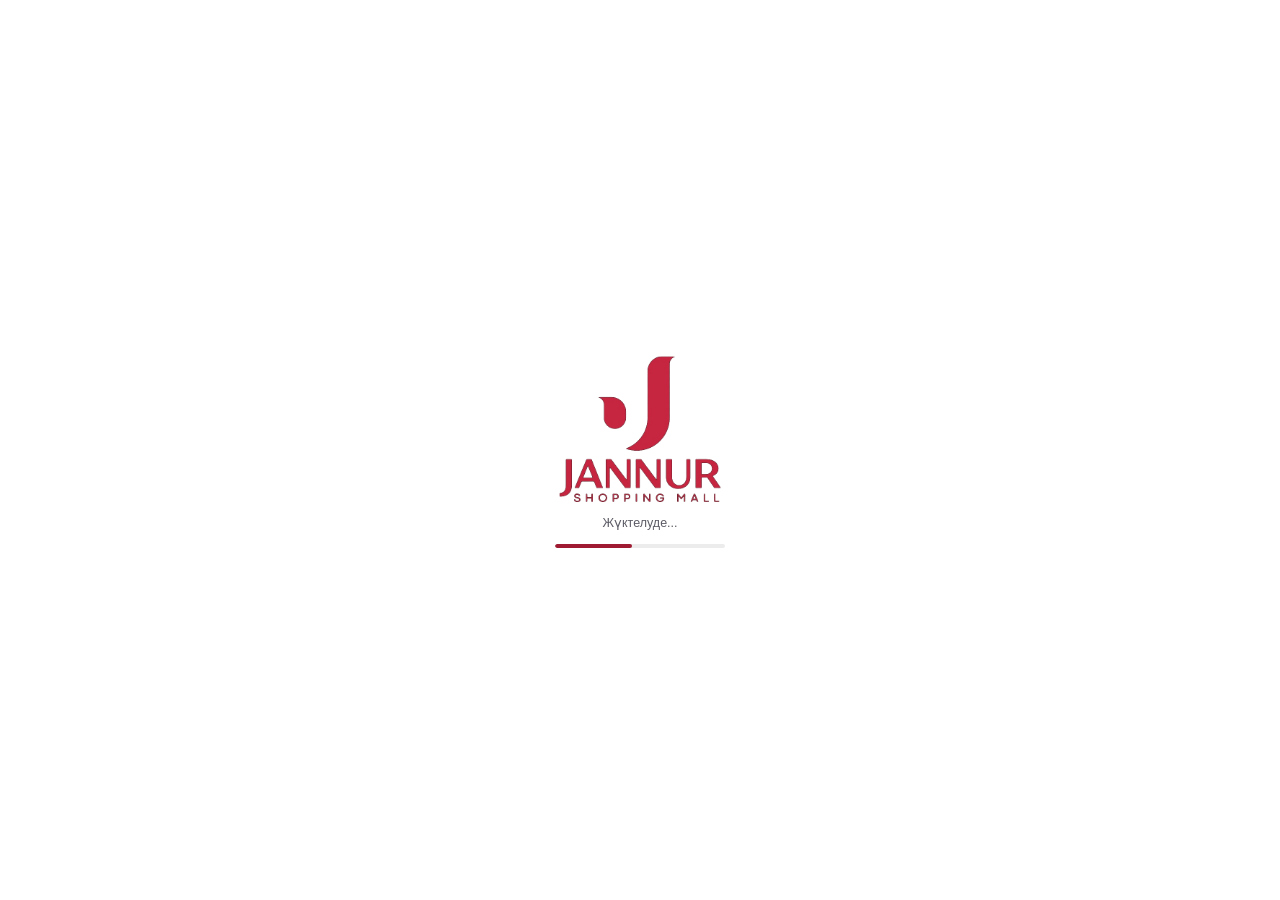
==== index.html @ a6dc5e0b "Update index.html" ====
<!DOCTYPE html>
<html lang="ru">
<head>
  <meta charset="UTF-8">
  <meta name="viewport" content="width=device-width, initial-scale=1.0, minimum-scale=1.0, maximum-scale=1.0, user-scalable=no, viewport-fit=cover">
  <title>Zhannur Заявки — JANNUR Shopping Mall</title>
  <script src="https://telegram.org/js/telegram-web-app.js"></script>
  <script src="https://cdnjs.cloudflare.com/ajax/libs/qrious/4.0.2/qrious.min.js"></script>
  <style>
    :root {
      /* JANNUR Brand & Apple iOS 26 Liquid Glass Palette */
      --brand: #C8253F;
      --brand-hover: #AD1D34;
      --brand-soft: rgba(200, 37, 63, 0.10);
      --brand-glow: rgba(200, 37, 63, 0.28);

      --bg: #F5F5F7;
      --ink: #151518;
      --ink-secondary: #515158;
      --ink-muted: #86868B;

      --surface: #FFFFFF;
      --surface-subtle: #F0F0F3;
      --hairline: rgba(21, 21, 24, 0.08);
      --hairline-strong: rgba(21, 21, 24, 0.14);

      /* Liquid Glass Tokens */
      --glass-bg: rgba(255, 255, 255, 0.74);
      --glass-bg-heavy: rgba(255, 255, 255, 0.86);
      --glass-border: rgba(255, 255, 255, 0.72);
      --glass-shadow: 0 12px 32px rgba(21, 21, 24, 0.08), 0 2px 6px rgba(21, 21, 24, 0.04), inset 0 1px 0 rgba(255, 255, 255, 0.9);

      /* Semantic Statuses */
      --green: #16A34A;
      --green-bg: rgba(22, 163, 74, 0.12);
      --amber: #D97706;
      --amber-bg: rgba(217, 119, 6, 0.13);
      --blue: #2563EB;
      --blue-bg: rgba(37, 99, 235, 0.11);
      --red-bg: rgba(200, 37, 63, 0.11);

      --radius-xl: 24px;
      --radius-lg: 20px;
      --radius-md: 15px;
      --radius-sm: 11px;
      --spring: cubic-bezier(0.22, 1, 0.36, 1);
    }

    * {
      box-sizing: border-box;
      -webkit-tap-highlight-color: transparent;
      -webkit-text-size-adjust: 100%;
    }

    html, body {
      width: 100%;
      max-width: 100vw;
      height: 100%;
      margin: 0;
      padding: 0;
      overflow-x: hidden;
      overscroll-behavior: none;
      touch-action: pan-y;
      font-family: -apple-system, BlinkMacSystemFont, "SF Pro Text", "SF Pro Display", "Segoe UI", Roboto, Helvetica, Arial, sans-serif;
      background: var(--bg);
      color: var(--ink);
      -webkit-font-smoothing: antialiased;
    }

    /* Тонкий фоновый градиент в стиле iOS 26 */
    body::before {
      content: "";
      position: fixed;
      top: -120px;
      right: -80px;
      width: 300px;
      height: 300px;
      border-radius: 50%;
      background: radial-gradient(circle, rgba(200, 37, 63, 0.07) 0%, rgba(200, 37, 63, 0) 70%);
      pointer-events: none;
      z-index: 0;
    }

    .app-viewport {
      position: relative;
      z-index: 1;
      width: 100%;
      max-width: 520px;
      margin: 0 auto;
      min-height: 100dvh;
      padding-bottom: calc(146px + env(safe-area-inset-bottom, 0px));
    }

    /* ==================== 1. КОМПАКТНАЯ ШАПКА (LIQUID GLASS HEADER) ==================== */
    .ios-header {
      position: sticky;
      top: 0;
      z-index: 50;
      background: rgba(245, 245, 247, 0.80);
      backdrop-filter: saturate(180%) blur(20px);
      -webkit-backdrop-filter: saturate(180%) blur(20px);
      border-bottom: 0.5px solid var(--hairline);
      padding: 10px 16px 10px;
    }

    .header-row-main {
      display: flex;
      align-items: center;
      justify-content: space-between;
      gap: 10px;
    }

    .brand-cluster {
      display: flex;
      align-items: center;
      gap: 10px;
      min-width: 0;
    }

    .jannur-mark {
      width: 36px;
      height: 36px;
      border-radius: 10px;
      background: transparent;
      display: flex;
      align-items: center;
      justify-content: center;
      flex-shrink: 0;
      overflow: visible;
    }
    .jannur-mark img {
      width: 100%;
      height: 100%;
      object-fit: cover;
      display: block;
    }

    .brand-titles {
      display: flex;
      flex-direction: column;
      min-width: 0;
    }

    .brand-wordmark {
      font-family: -apple-system, BlinkMacSystemFont, "SF Pro Display", sans-serif;
      font-weight: 800;
      font-size: 15px;
      letter-spacing: 0.12em;
      color: var(--ink);
      line-height: 1.05;
    }
    .brand-wordmark span {
      color: var(--brand);
    }

    .app-name-sub {
      font-size: 12px;
      font-weight: 500;
      color: var(--ink-secondary);
      line-height: 1.2;
      margin-top: 1px;
    }

    /* Segmented Language Control (iOS Style) */
    .segmented-lang {
      display: inline-flex;
      background: rgba(21, 21, 24, 0.06);
      padding: 2.5px;
      border-radius: 10px;
      border: 0.5px solid rgba(255, 255, 255, 0.6);
      flex-shrink: 0;
    }
    .seg-btn {
      border: none;
      background: transparent;
      color: var(--ink-secondary);
      font-size: 11px;
      font-weight: 700;
      letter-spacing: 0.02em;
      padding: 4px 9px;
      border-radius: 8px;
      cursor: pointer;
      transition: all 0.22s var(--spring);
    }
    .seg-btn.active {
      background: #FFFFFF;
      color: var(--ink);
      box-shadow: 0 2px 6px rgba(21, 21, 24, 0.10);
    }

    /* Компактный индикатор рабочего времени */
    .header-schedule-strip {
      margin-top: 8px;
      display: flex;
      align-items: center;
      justify-content: space-between;
      gap: 8px;
    }
    .schedule-pill {
      display: inline-flex;
      align-items: center;
      gap: 6px;
      background: rgba(255, 255, 255, 0.78);
      border: 0.5px solid var(--hairline);
      padding: 4px 10px;
      border-radius: 999px;
      font-size: 11.5px;
      font-weight: 500;
      color: var(--ink-secondary);
      box-shadow: 0 1px 3px rgba(0, 0, 0, 0.03);
    }
    .status-led {
      width: 6.5px;
      height: 6.5px;
      border-radius: 50%;
      background: var(--green);
      box-shadow: 0 0 0 3px rgba(22, 163, 74, 0.16);
      flex-shrink: 0;
    }
    .status-led.closed {
      background: var(--brand);
      box-shadow: 0 0 0 3px rgba(200, 37, 63, 0.15);
    }

    .container {
      padding: 12px 16px 0;
    }


    /* ==================== РЕКЛАМНЫЙ БАННЕР ДЛЯ АРЕНДАТОРОВ (< 8% ЭКРАНА) ==================== */
    .tenant-ad-banner-wrap {
      margin-bottom: 10px;
      position: relative;
      border-radius: 16px;
      overflow: hidden;
      background: linear-gradient(135deg, #FFFDF9 0%, #F7EFE4 100%);
      border: 1px solid rgba(209, 186, 166, 0.65);
      box-shadow: 0 4px 14px rgba(21, 21, 24, 0.05);
      height: 62px; /* Строго ~7% высоты экрана смартфона, не перекрывает кнопки */
      display: flex;
      align-items: center;
      padding: 8px 12px;
      gap: 10px;
      transition: all 0.25s var(--spring);
    }
    .ad-banner-thumb {
      width: 44px;
      height: 44px;
      border-radius: 11px;
      object-fit: cover;
      background: var(--ink);
      color: #FFFFFF;
      display: flex;
      align-items: center;
      justify-content: center;
      font-size: 18px;
      flex-shrink: 0;
      overflow: hidden;
    }
    .ad-banner-thumb img {
      width: 100%;
      height: 100%;
      object-fit: cover;
      display: block;
    }
    .ad-banner-body {
      flex: 1;
      min-width: 0;
      display: flex;
      flex-direction: column;
      justify-content: center;
    }
    .ad-banner-title {
      font-family: -apple-system, BlinkMacSystemFont, "SF Pro Display", sans-serif;
      font-weight: 700;
      font-size: 12.5px;
      line-height: 1.22;
      color: var(--ink);
      display: -webkit-box;
      -webkit-line-clamp: 2;
      -webkit-box-orient: vertical;
      overflow: hidden;
    }
    .ad-banner-sub {
      font-size: 10px;
      font-weight: 600;
      color: var(--ink-secondary);
      margin-top: 2px;
      white-space: nowrap;
      overflow: hidden;
      text-overflow: ellipsis;
    }
    .tenant-ad-banner-wrap.wide-mode {
      padding: 0;
      gap: 0;
      background: #F6F0E4;
      border-color: rgba(209, 186, 166, 0.75);
      height: 72px;
      width: 100%;
    }
    .ad-banner-wide-img {
      width: 100%;
      height: 100%;
      max-width: 100%;
      max-height: 100%;
      object-fit: cover;
      object-position: center;
      display: block;
    }
    .tenant-ad-banner-wrap.wide-mode .ad-banner-dots {
      position: absolute;
      right: 8px;
      top: 50%;
      transform: translateY(-50%);
      background: rgba(21, 21, 24, 0.48);
      padding: 4px 3px;
      border-radius: 99px;
    }
    .tenant-ad-banner-wrap.wide-mode .ad-dot {
      background: rgba(255, 255, 255, 0.45);
    }
    .tenant-ad-banner-wrap.wide-mode .ad-dot.active {
      background: #FFFFFF;
    }
    .ad-banner-link-pill {
      position: absolute;
      left: 8px;
      bottom: 6px;
      background: rgba(21, 21, 24, 0.68);
      color: #FFFFFF;
      font-size: 9.5px;
      font-weight: 700;
      padding: 2px 7px;
      border-radius: 99px;
      backdrop-filter: blur(6px);
      pointer-events: none;
    }
    .ad-banner-dots {
      display: flex;
      flex-direction: column;
      gap: 3px;
      align-items: center;
      justify-content: center;
      flex-shrink: 0;
    }
    .ad-dot {
      width: 5px;
      height: 5px;
      border-radius: 50%;
      background: rgba(21, 21, 24, 0.2);
      transition: all 0.2s;
    }
    .ad-dot.active {
      background: var(--brand);
      height: 10px;
      border-radius: 99px;
    }
    .upload-drop-zone {
      border: 1.5px dashed var(--hairline-strong);
      background: var(--bg);
      border-radius: 14px;
      padding: 14px 12px;
      text-align: center;
      cursor: pointer;
      font-size: 13px;
      font-weight: 600;
      color: var(--ink);
      margin-top: 6px;
      transition: border-color 0.2s;
    }
    .upload-drop-zone:active {
      border-color: var(--brand);
    }
    .media-pill-list {
      display: flex;
      flex-wrap: wrap;
      gap: 6px;
      margin-top: 8px;
    }
    .media-file-chip {
      display: inline-flex;
      align-items: center;
      gap: 5px;
      background: var(--surface-subtle);
      border: 0.5px solid var(--hairline);
      padding: 5px 9px;
      border-radius: 9px;
      font-size: 11.5px;
      font-weight: 600;
      color: var(--ink);
      text-decoration: none;
    }

    /* ==================== 2. КОМПАКТНЫЙ БЛОК ПРОФИЛЯ ПОЛЬЗОВАТЕЛЯ ==================== */
    .profile-capsule {
      display: flex;
      align-items: center;
      justify-content: space-between;
      gap: 12px;
      background: var(--surface);
      border: 0.5px solid var(--hairline);
      border-radius: var(--radius-lg);
      padding: 10px 14px;
      margin-bottom: 12px;
      box-shadow: 0 2px 10px rgba(21, 21, 24, 0.035);
      animation: viewEnter 0.28s var(--spring);
    }
    .profile-left {
      display: flex;
      align-items: center;
      gap: 11px;
      min-width: 0;
    }
    .profile-avatar {
      width: 38px;
      height: 38px;
      border-radius: 50%;
      background: linear-gradient(135deg, #1E1E24 0%, #32323B 100%);
      color: #FFFFFF;
      display: flex;
      align-items: center;
      justify-content: center;
      font-family: -apple-system, BlinkMacSystemFont, "SF Pro Display", sans-serif;
      font-weight: 700;
      font-size: 14px;
      flex-shrink: 0;
      border: 1.5px solid rgba(200, 37, 63, 0.35);
    }
    .profile-meta {
      display: flex;
      flex-direction: column;
      min-width: 0;
    }
    .profile-name {
      font-family: -apple-system, BlinkMacSystemFont, "SF Pro Display", sans-serif;
      font-weight: 700;
      font-size: 14.5px;
      color: var(--ink);
      white-space: nowrap;
      overflow: hidden;
      text-overflow: ellipsis;
    }
    .profile-role-line {
      font-size: 12px;
      color: var(--ink-secondary);
      margin-top: 1px;
      white-space: nowrap;
      overflow: hidden;
      text-overflow: ellipsis;
    }
    .profile-role-badge {
      font-size: 11px;
      font-weight: 600;
      color: var(--brand);
      background: var(--brand-soft);
      padding: 4px 9px;
      border-radius: 999px;
      white-space: nowrap;
      flex-shrink: 0;
    }

    /* ==================== 3. КАРТОЧКА СОГЛАСОВАНИЯ (17:00 + СРОЧНЫЙ РЕЖИМ) ==================== */
    .approval-gate-card {
      background: var(--surface);
      border: 1px solid var(--hairline);
      border-radius: var(--radius-lg);
      padding: 14px 15px;
      margin-bottom: 12px;
      box-shadow: 0 4px 16px rgba(21, 21, 24, 0.04);
      transition: all 0.25s var(--spring);
    }
    .approval-gate-card.urgent-active {
      background: linear-gradient(145deg, rgba(200, 37, 63, 0.05) 0%, #FFFFFF 100%);
      border-color: rgba(200, 37, 63, 0.35);
      box-shadow: 0 6px 20px rgba(200, 37, 63, 0.09);
    }
    .gate-top {
      display: flex;
      align-items: flex-start;
      gap: 11px;
    }
    .gate-icon-wrap {
      width: 36px;
      height: 36px;
      border-radius: 11px;
      background: var(--amber-bg);
      color: var(--amber);
      display: flex;
      align-items: center;
      justify-content: center;
      flex-shrink: 0;
      transition: all 0.25s var(--spring);
    }
    .approval-gate-card.urgent-active .gate-icon-wrap {
      background: var(--brand-soft);
      color: var(--brand);
    }
    .gate-texts {
      flex: 1;
      min-width: 0;
    }
    .gate-title-row {
      display: flex;
      align-items: center;
      justify-content: space-between;
      gap: 6px;
    }
    .gate-title {
      font-family: -apple-system, BlinkMacSystemFont, "SF Pro Display", sans-serif;
      font-weight: 700;
      font-size: 14px;
      color: var(--ink);
    }
    .gate-time-chip {
      font-size: 11px;
      font-weight: 700;
      color: var(--amber);
      background: var(--amber-bg);
      padding: 2px 8px;
      border-radius: 999px;
      white-space: nowrap;
    }
    .approval-gate-card.urgent-active .gate-time-chip {
      color: var(--brand);
      background: var(--brand-soft);
    }
    .gate-desc {
      font-size: 12px;
      color: var(--ink-secondary);
      margin-top: 3px;
      line-height: 1.35;
    }
    .gate-switch-row {
      margin-top: 11px;
      padding-top: 10px;
      border-top: 0.5px solid var(--hairline);
      display: flex;
      align-items: center;
      justify-content: space-between;
      gap: 10px;
      cursor: pointer;
    }
    .gate-switch-label {
      font-size: 13px;
      font-weight: 600;
      color: var(--ink);
    }

    /* Native Apple iOS Toggle Switch */
    .ios-switch {
      position: relative;
      display: inline-block;
      width: 46px;
      height: 28px;
      flex-shrink: 0;
    }
    .ios-switch input {
      opacity: 0;
      width: 0;
      height: 0;
      position: absolute;
    }
    .ios-slider {
      position: absolute;
      inset: 0;
      background-color: rgba(21, 21, 24, 0.14);
      border-radius: 999px;
      transition: background-color 0.25s var(--spring);
      cursor: pointer;
    }
    .ios-slider::before {
      content: "";
      position: absolute;
      height: 22px;
      width: 22px;
      left: 3px;
      top: 3px;
      background-color: #FFFFFF;
      border-radius: 50%;
      box-shadow: 0 2px 6px rgba(0, 0, 0, 0.22);
      transition: transform 0.25s var(--spring);
    }
    .ios-switch input:checked + .ios-slider {
      background-color: var(--brand);
    }
    .ios-switch input:checked + .ios-slider::before {
      transform: translateX(18px);
    }

    /* ==================== 4. ПЛАВАЮЩАЯ НИЖНЯЯ НАВИГАЦИЯ (LIQUID GLASS DOCK) ==================== */
    .floating-dock-wrapper {
      position: fixed;
      left: 0;
      right: 0;
      bottom: calc(10px + env(safe-area-inset-bottom, 0px));
      z-index: 80;
      display: flex;
      flex-direction: column;
      align-items: center;
      padding: 0 14px;
      pointer-events: none;
    }

    .floating-fab-row {
      width: 100%;
      max-width: 480px;
      display: flex;
      justify-content: flex-end;
      margin-bottom: 10px;
      pointer-events: none;
    }

    .fab-create-btn {
      pointer-events: auto;
      display: inline-flex;
      align-items: center;
      gap: 7px;
      background: var(--brand);
      color: #FFFFFF;
      border: 0.5px solid rgba(255, 255, 255, 0.35);
      border-radius: 999px;
      padding: 11px 18px;
      font-family: -apple-system, BlinkMacSystemFont, "SF Pro Display", sans-serif;
      font-weight: 700;
      font-size: 13.5px;
      letter-spacing: -0.01em;
      box-shadow: 0 10px 24px var(--brand-glow), 0 2px 6px rgba(0, 0, 0, 0.12), inset 0 1px 0 rgba(255, 255, 255, 0.35);
      cursor: pointer;
      transition: transform 0.18s var(--spring), background-color 0.18s;
    }
    .fab-create-btn:active {
      transform: scale(0.95);
      background: var(--brand-hover);
    }

    .liquid-dock {
      pointer-events: auto;
      width: 100%;
      max-width: 480px;
      display: flex;
      align-items: center;
      justify-content: space-around;
      gap: 4px;
      padding: 6px 8px;
      border-radius: 26px;
      background: var(--glass-bg);
      backdrop-filter: saturate(190%) blur(24px);
      -webkit-backdrop-filter: saturate(190%) blur(24px);
      border: 1px solid var(--glass-border);
      box-shadow: var(--glass-shadow);
    }

    .dock-item {
      position: relative;
      flex: 1;
      border: none;
      background: transparent;
      color: var(--ink-secondary);
      border-radius: 20px;
      padding: 7px 4px 6px;
      display: flex;
      flex-direction: column;
      align-items: center;
      justify-content: center;
      gap: 3px;
      cursor: pointer;
      transition: all 0.22s var(--spring);
      min-width: 0;
    }
    .dock-item:active {
      transform: scale(0.93);
    }
    .dock-item.active {
      background: rgba(255, 255, 255, 0.92);
      color: var(--brand);
      box-shadow: 0 3px 10px rgba(21, 21, 24, 0.08), inset 0 1px 0 #FFFFFF;
    }
    .dock-icon-wrap {
      position: relative;
      width: 24px;
      height: 24px;
      display: flex;
      align-items: center;
      justify-content: center;
    }
    .dock-icon-wrap svg {
      width: 21px;
      height: 21px;
      stroke-width: 2;
      transition: transform 0.2s var(--spring);
    }
    .dock-item.active .dock-icon-wrap svg {
      transform: translateY(-1px);
    }
    .dock-label {
      font-size: 10.5px;
      font-weight: 600;
      letter-spacing: -0.01em;
      white-space: nowrap;
      overflow: hidden;
      text-overflow: ellipsis;
      max-width: 100%;
    }
    .dock-item.active .dock-label {
      font-weight: 700;
    }
    .dock-badge {
      position: absolute;
      top: -3px;
      right: -8px;
      min-width: 17px;
      height: 17px;
      padding: 0 4.5px;
      border-radius: 999px;
      background: var(--brand);
      color: #FFFFFF;
      font-size: 10px;
      font-weight: 700;
      display: inline-flex;
      align-items: center;
      justify-content: center;
      border: 1.5px solid #FFFFFF;
      box-shadow: 0 2px 5px rgba(200, 37, 63, 0.3);
      transition: transform 0.25s var(--spring);
    }
    .dock-badge.green {
      background: var(--green);
      box-shadow: 0 2px 5px rgba(22, 163, 74, 0.28);
    }
    .dock-badge.zero {
      display: none;
    }

    /* ==================== 5. УНИВЕРСАЛЬНЫЕ КАРТОЧКИ И ТИПОГРАФИКА ==================== */
    .view-section {
      animation: viewEnter 0.26s var(--spring);
    }
    @keyframes viewEnter {
      from { opacity: 0; transform: translateY(8px); }
      to { opacity: 1; transform: translateY(0); }
    }

    .section-head-row {
      display: flex;
      align-items: center;
      justify-content: space-between;
      gap: 8px;
      margin-bottom: 10px;
    }
    .section-title {
      font-family: -apple-system, BlinkMacSystemFont, "SF Pro Display", sans-serif;
      font-weight: 700;
      font-size: 18px;
      letter-spacing: -0.02em;
      color: var(--ink);
      margin: 0;
    }

    .glass-card, .surface-card {
      background: var(--surface);
      border-radius: var(--radius-xl);
      padding: 16px;
      margin-bottom: 12px;
      border: 0.5px solid var(--hairline);
      box-shadow: 0 4px 18px rgba(21, 21, 24, 0.04);
    }

    .card-title {
      font-family: -apple-system, BlinkMacSystemFont, "SF Pro Display", sans-serif;
      font-weight: 700;
      font-size: 16.5px;
      letter-spacing: -0.015em;
      color: var(--ink);
      margin: 0 0 4px;
    }
    .card-desc {
      font-size: 13px;
      color: var(--ink-secondary);
      margin: 0 0 14px;
      line-height: 1.42;
    }

    .refresh-pill-btn {
      display: inline-flex;
      align-items: center;
      gap: 5px;
      background: var(--surface);
      border: 0.5px solid var(--hairline-strong);
      color: var(--ink);
      padding: 6px 11px;
      border-radius: 999px;
      font-size: 12px;
      font-weight: 600;
      cursor: pointer;
      box-shadow: 0 1px 4px rgba(0, 0, 0, 0.04);
      transition: transform 0.15s var(--spring);
    }
    .refresh-pill-btn:active {
      transform: scale(0.94);
    }

    /* ==================== 6. СПИСОК И КАРТОЧКИ ЗАЯВОК (СОГЛАСОВАНИЕ И МОИ ЗАЯВКИ) ==================== */
    .mode-switch-bar {
      display: inline-flex;
      background: rgba(21, 21, 24, 0.06);
      padding: 3px;
      border-radius: 12px;
      margin-bottom: 12px;
      width: 100%;
    }
    .mode-tab {
      flex: 1;
      border: none;
      background: transparent;
      color: var(--ink-secondary);
      font-size: 12.5px;
      font-weight: 600;
      padding: 7px 10px;
      border-radius: 9.5px;
      cursor: pointer;
      transition: all 0.2s var(--spring);
    }
    .mode-tab.active {
      background: #FFFFFF;
      color: var(--ink);
      box-shadow: 0 2px 6px rgba(21, 21, 24, 0.08);
    }

    .req-card-modern {
      background: var(--surface);
      border-radius: var(--radius-xl);
      padding: 16px;
      margin-bottom: 12px;
      border: 0.5px solid var(--hairline);
      box-shadow: 0 4px 18px rgba(21, 21, 24, 0.045);
      transition: transform 0.18s var(--spring);
    }
    .req-card-top {
      display: flex;
      align-items: center;
      justify-content: space-between;
      gap: 8px;
      margin-bottom: 8px;
    }
    .req-num-tag {
      font-size: 11.5px;
      font-weight: 700;
      color: var(--ink-secondary);
      background: var(--surface-subtle);
      padding: 3px 9px;
      border-radius: 8px;
    }
    .status-chip {
      font-size: 11px;
      font-weight: 700;
      padding: 4px 10px;
      border-radius: 999px;
      display: inline-flex;
      align-items: center;
      gap: 4px;
    }
    .st-pending { background: var(--amber-bg); color: var(--amber); }
    .st-step { background: var(--blue-bg); color: var(--blue); }
    .st-approved { background: var(--green-bg); color: var(--green); }
    .st-rejected { background: var(--red-bg); color: var(--brand); }

    .req-org-name {
      font-family: -apple-system, BlinkMacSystemFont, "SF Pro Display", sans-serif;
      font-weight: 700;
      font-size: 16.5px;
      color: var(--ink);
      line-height: 1.25;
      margin-bottom: 8px;
    }
    .req-meta-grid {
      display: grid;
      grid-template-columns: 1fr 1fr;
      gap: 8px;
      background: var(--bg);
      border-radius: 14px;
      padding: 10px 12px;
      margin-bottom: 10px;
    }
    .req-meta-cell {
      display: flex;
      flex-direction: column;
      gap: 2px;
      min-width: 0;
    }
    .req-meta-lbl {
      font-size: 10.5px;
      font-weight: 600;
      color: var(--ink-muted);
      text-transform: uppercase;
      letter-spacing: 0.03em;
    }
    .req-meta-val {
      font-size: 12.5px;
      font-weight: 600;
      color: var(--ink);
      overflow: hidden;
      text-overflow: ellipsis;
      white-space: nowrap;
    }
    .req-resp-row {
      font-size: 12.5px;
      color: var(--ink-secondary);
      display: flex;
      align-items: center;
      gap: 6px;
      margin-bottom: 10px;
    }
    .req-card-actions {
      display: flex;
      gap: 8px;
      margin-top: 6px;
    }
    .btn-card-reject {
      flex: 1;
      padding: 10px 12px;
      border-radius: 13px;
      border: none;
      background: var(--red-bg);
      color: var(--brand);
      font-weight: 700;
      font-size: 13px;
      cursor: pointer;
    }
    .btn-card-approve {
      flex: 1.4;
      padding: 10px 12px;
      border-radius: 13px;
      border: none;
      background: var(--ink);
      color: #FFFFFF;
      font-weight: 700;
      font-size: 13px;
      cursor: pointer;
    }
    .btn-card-director {
      width: 100%;
      margin-top: 7px;
      padding: 10px 12px;
      border-radius: 13px;
      border: none;
      background: var(--brand);
      color: #FFFFFF;
      font-weight: 700;
      font-size: 12.5px;
      cursor: pointer;
    }
    .btn-card-reject:disabled, .btn-card-approve:disabled, .btn-card-director:disabled {
      opacity: 0.45;
      cursor: not-allowed;
    }

    /* Красивое пустое состояние (Empty State) */
    .empty-state-ios {
      background: var(--surface);
      border-radius: var(--radius-xl);
      padding: 36px 22px;
      text-align: center;
      border: 0.5px solid var(--hairline);
      box-shadow: 0 4px 18px rgba(21, 21, 24, 0.035);
    }
    .empty-check-orb {
      width: 60px;
      height: 60px;
      border-radius: 50%;
      background: var(--green-bg);
      color: var(--green);
      display: flex;
      align-items: center;
      justify-content: center;
      margin: 0 auto 14px;
      box-shadow: 0 6px 18px rgba(22, 163, 74, 0.16);
    }
    .empty-state-title {
      font-family: -apple-system, BlinkMacSystemFont, "SF Pro Display", sans-serif;
      font-weight: 700;
      font-size: 17px;
      color: var(--ink);
      margin-bottom: 5px;
    }
    .empty-state-sub {
      font-size: 13px;
      color: var(--ink-secondary);
      line-height: 1.42;
      max-width: 280px;
      margin: 0 auto;
    }

    /* Свайп-арена (опциональный режим) */
    .swipe-arena {
      position: relative;
      height: 410px;
      width: 100%;
      overflow: hidden;
    }
    .swipe-card {
      position: absolute;
      top: 0; left: 0; right: 0;
      background: var(--surface);
      border-radius: var(--radius-xl);
      padding: 16px;
      box-shadow: 0 12px 28px rgba(21, 21, 24, 0.08);
      border: 0.5px solid var(--hairline-strong);
      touch-action: none;
      user-select: none;
      transition: transform 0.25s var(--spring), opacity 0.25s ease;
    }
    .swipe-card.dragging { transition: none; }
    .stamp {
      position: absolute;
      top: 22px;
      padding: 5px 12px;
      border: 2.5px solid;
      border-radius: 10px;
      font-weight: 800;
      font-size: 15px;
      opacity: 0;
      background: rgba(255, 255, 255, 0.94);
    }
    .stamp.approve { right: 16px; color: var(--green); border-color: var(--green); transform: rotate(8deg); }
    .stamp.reject { left: 16px; color: var(--brand); border-color: var(--brand); transform: rotate(-8deg); }

    /* ==================== 7. МАСТЕР ПОДАЧИ ЗАЯВКИ (WIZARD) ==================== */
    .stepper {
      display: flex;
      align-items: center;
      justify-content: space-between;
      margin-bottom: 12px;
      background: var(--surface);
      padding: 10px 10px;
      border-radius: var(--radius-lg);
      border: 0.5px solid var(--hairline);
    }
    .step-item {
      display: flex;
      flex-direction: column;
      align-items: center;
      gap: 4px;
      flex: 1;
      cursor: pointer;
    }
    .step-circle {
      width: 26px;
      height: 26px;
      border-radius: 50%;
      background: var(--bg);
      color: var(--ink-muted);
      font-weight: 700;
      font-size: 12px;
      display: flex;
      align-items: center;
      justify-content: center;
      transition: all 0.22s var(--spring);
    }
    .step-item.active .step-circle {
      background: var(--brand);
      color: #FFFFFF;
      box-shadow: 0 4px 10px var(--brand-glow);
    }
    .step-item.done .step-circle {
      background: var(--ink);
      color: #FFFFFF;
    }
    .step-label {
      font-size: 10.5px;
      font-weight: 600;
      color: var(--ink-muted);
      text-align: center;
    }
    .step-item.active .step-label {
      color: var(--ink);
      font-weight: 700;
    }

    .floor-grid {
      display: grid;
      grid-template-columns: repeat(2, 1fr);
      gap: 9px;
    }
    .floor-tile {
      background: var(--bg);
      border: 1.5px solid transparent;
      border-radius: 16px;
      padding: 13px 12px;
      text-align: left;
      cursor: pointer;
      transition: all 0.2s var(--spring);
      display: flex;
      flex-direction: column;
      gap: 3px;
    }
    .floor-tile:active { transform: scale(0.97); }
    .floor-tile.selected {
      background: var(--brand-soft);
      border-color: var(--brand);
    }
    .floor-num {
      font-family: -apple-system, BlinkMacSystemFont, "SF Pro Display", sans-serif;
      font-weight: 700;
      font-size: 15px;
      color: var(--ink);
    }
    .floor-tile.selected .floor-num { color: var(--brand); }
    .floor-sub { font-size: 11px; color: var(--ink-secondary); }

    .search-box {
      position: relative;
      margin-bottom: 10px;
    }
    .search-box input {
      padding-left: 36px;
      background: var(--bg);
      border-color: transparent;
    }
    .search-icon {
      position: absolute;
      left: 12px;
      top: 50%;
      transform: translateY(-50%);
      color: var(--ink-muted);
      font-size: 14px;
    }
    .tenant-list {
      max-height: 250px;
      overflow-y: auto;
      border: 0.5px solid var(--hairline);
      border-radius: 15px;
      background: var(--surface);
    }
    .tenant-option {
      padding: 11px 13px;
      border-bottom: 0.5px solid var(--hairline);
      display: flex;
      justify-content: space-between;
      align-items: center;
      gap: 8px;
      cursor: pointer;
    }
    .tenant-option:last-child { border-bottom: none; }
    .tenant-option.selected { background: var(--brand-soft); }
    .tenant-name { font-size: 13.5px; font-weight: 600; color: var(--ink); }
    .tenant-option.selected .tenant-name { color: var(--brand); font-weight: 700; }
    .vip-tag {
      font-size: 10px;
      font-weight: 700;
      background: var(--surface-subtle);
      color: var(--ink);
      padding: 2px 6px;
      border-radius: 6px;
    }
    .check-circle {
      width: 20px;
      height: 20px;
      border-radius: 50%;
      border: 1.5px solid var(--hairline-strong);
      display: flex;
      align-items: center;
      justify-content: center;
      font-size: 11px;
      color: transparent;
      flex-shrink: 0;
    }
    .tenant-option.selected .check-circle {
      background: var(--brand);
      border-color: var(--brand);
      color: #FFFFFF;
    }

    .work-grid { display: grid; grid-template-columns: 1fr; gap: 8px; }
    .work-tile {
      display: flex;
      align-items: center;
      gap: 11px;
      padding: 11px 13px;
      border-radius: 15px;
      border: 1.5px solid transparent;
      background: var(--bg);
      cursor: pointer;
      transition: all 0.18s var(--spring);
    }
    .work-tile.selected {
      background: var(--brand-soft);
      border-color: var(--brand);
    }
    .work-icon {
      width: 36px;
      height: 36px;
      border-radius: 10px;
      background: var(--surface);
      display: flex;
      align-items: center;
      justify-content: center;
      font-size: 17px;
      flex-shrink: 0;
    }
    .work-tile.selected .work-icon {
      background: var(--brand);
      color: #FFFFFF;
    }
    .work-info-title { font-weight: 700; font-size: 13.5px; color: var(--ink); }
    .work-info-sub { font-size: 11px; color: var(--ink-secondary); margin-top: 2px; }

    .time-slots-grid { display: grid; grid-template-columns: 1fr; gap: 8px; margin-top: 6px; }
    .time-slot-card {
      padding: 11px 13px;
      border-radius: 13px;
      border: 1.5px solid transparent;
      background: var(--bg);
      display: flex;
      justify-content: space-between;
      align-items: center;
      cursor: pointer;
    }
    .time-slot-card.selected {
      background: var(--ink);
      color: #FFFFFF;
    }
    .time-slot-title { font-weight: 700; font-size: 13.5px; }
    .time-slot-sub { font-size: 11px; opacity: 0.78; margin-top: 2px; }

    .preset-row { display: flex; gap: 6px; margin-bottom: 10px; flex-wrap: wrap; }
    .preset-btn {
      padding: 7px 11px;
      border-radius: 10px;
      border: 0.5px solid var(--hairline);
      background: var(--bg);
      color: var(--ink);
      font-size: 12px;
      font-weight: 600;
      cursor: pointer;
    }
    .preset-btn.active {
      background: var(--brand);
      color: #FFFFFF;
      border-color: var(--brand);
    }

    .date-row { display: grid; grid-template-columns: 1fr 1fr; gap: 8px; }

    label.field-label {
      display: block;
      font-weight: 600;
      font-size: 12.5px;
      color: var(--ink-secondary);
      margin: 12px 0 6px;
    }
    .req { color: var(--brand); }

    input[type="text"], input[type="number"], input[type="date"], select, textarea {
      width: 100%;
      padding: 11px 13px;
      border-radius: 13px;
      border: 1px solid var(--hairline-strong);
      background: var(--surface);
      color: var(--ink);
      font-family: inherit;
      font-size: 16px;
      transition: border-color 0.2s, box-shadow 0.2s;
    }
    input:focus, select:focus, textarea:focus {
      outline: none;
      border-color: var(--brand);
      box-shadow: 0 0 0 3px var(--brand-soft);
    }
    textarea { min-height: 74px; resize: vertical; }

    /* Цифровой пропуск JANNUR PASS */
    .pass-ticket {
      background: linear-gradient(145deg, #151518 0%, #26262E 100%);
      color: #FFFFFF;
      border-radius: 20px;
      padding: 16px;
      border: 0.5px solid rgba(255, 255, 255, 0.16);
      margin-bottom: 14px;
      box-shadow: 0 10px 24px rgba(21, 21, 24, 0.16);
    }
    .pass-top {
      display: flex;
      justify-content: space-between;
      align-items: center;
      border-bottom: 1px dashed rgba(255, 255, 255, 0.18);
      padding-bottom: 10px;
      margin-bottom: 10px;
    }
    .pass-floor-badge {
      background: var(--brand);
      color: #FFFFFF;
      font-weight: 700;
      font-size: 12px;
      padding: 4px 10px;
      border-radius: 8px;
    }
    .pass-org {
      font-family: -apple-system, BlinkMacSystemFont, "SF Pro Display", sans-serif;
      font-weight: 700;
      font-size: 16.5px;
      margin-bottom: 10px;
      color: #FFFFFF;
    }
    .pass-grid { display: grid; grid-template-columns: 1fr 1fr; gap: 8px; font-size: 12px; }
    .pass-lbl { color: rgba(255, 255, 255, 0.55); font-size: 10.5px; }
    .pass-val { font-weight: 600; color: #FFFFFF; margin-top: 2px; }

    /* Панель шагов мастера (над плавающим доком) */
    .wizard-step-bar {
      display: flex;
      gap: 10px;
      margin-top: 10px;
    }
    .btn-secondary {
      padding: 13px 16px;
      border-radius: 14px;
      border: 0.5px solid var(--hairline-strong);
      background: var(--surface);
      color: var(--ink);
      font-weight: 700;
      font-size: 14px;
      cursor: pointer;
    }
    .btn-primary {
      flex: 1;
      padding: 13px 16px;
      border-radius: 14px;
      border: none;
      background: var(--brand);
      color: #FFFFFF;
      font-weight: 700;
      font-size: 14.5px;
      cursor: pointer;
      box-shadow: 0 6px 16px var(--brand-glow);
      transition: transform 0.16s var(--spring);
    }
    .btn-primary:active { transform: scale(0.97); }
    .btn-primary:disabled { opacity: 0.45; box-shadow: none; }

    /* ==================== 8. ПОСТ ОХРАНЫ И QR ==================== */
    .guard-scan-btn {
      width: 100%;
      padding: 14px 16px;
      border-radius: 16px;
      border: none;
      background: var(--brand);
      color: #FFFFFF;
      font-weight: 700;
      font-size: 14.5px;
      cursor: pointer;
      margin-bottom: 12px;
      box-shadow: 0 8px 20px var(--brand-glow);
      display: flex;
      align-items: center;
      justify-content: center;
      gap: 8px;
    }
    .guard-filter-row {
      display: flex;
      gap: 6px;
      overflow-x: auto;
      padding-bottom: 6px;
      margin-bottom: 10px;
      scrollbar-width: none;
    }
    .guard-filter-row::-webkit-scrollbar { display: none; }
    .guard-chip {
      padding: 6px 11px;
      border-radius: 999px;
      border: 0.5px solid var(--hairline);
      background: var(--surface);
      color: var(--ink-secondary);
      font-size: 12px;
      font-weight: 600;
      white-space: nowrap;
      cursor: pointer;
    }
    .guard-chip.active {
      background: var(--ink);
      color: #FFFFFF;
      border-color: var(--ink);
    }
    .guard-card {
      background: var(--surface);
      border-radius: var(--radius-xl);
      padding: 15px;
      margin-bottom: 12px;
      border: 0.5px solid var(--hairline);
      box-shadow: 0 4px 16px rgba(21, 21, 24, 0.04);
    }
    .guard-card-head {
      display: flex;
      justify-content: space-between;
      align-items: center;
      gap: 8px;
      margin-bottom: 8px;
    }
    .guard-floor-pill {
      background: var(--ink);
      color: #FFFFFF;
      font-weight: 700;
      font-size: 11.5px;
      padding: 4px 10px;
      border-radius: 8px;
    }
    .guard-count-pill {
      background: var(--brand-soft);
      color: var(--brand);
      font-weight: 700;
      font-size: 11px;
      padding: 3px 9px;
      border-radius: 8px;
    }
    .guard-permit-item {
      background: var(--bg);
      border-left: 3px solid var(--brand);
      border-radius: 11px;
      padding: 9px 11px;
      margin-top: 7px;
      font-size: 12.5px;
    }
    .guard-meta-box {
      margin-top: 10px;
      padding-top: 9px;
      border-top: 0.5px dashed var(--hairline-strong);
      font-size: 12.5px;
      line-height: 1.45;
      color: var(--ink-secondary);
    }

    .qr-btn {
      margin-top: 10px;
      width: 100%;
      padding: 11px 14px;
      border-radius: 13px;
      border: none;
      background: var(--ink);
      color: #FFFFFF;
      font-weight: 700;
      font-size: 13px;
      cursor: pointer;
      display: flex;
      align-items: center;
      justify-content: center;
      gap: 8px;
    }

    /* ==================== 9. РАЗДЕЛ «ЕЩЁ» И ЛИЧНЫЙ КАБИНЕТ ==================== */
    .more-menu-grid {
      display: grid;
      grid-template-columns: 1fr 1fr;
      gap: 10px;
      margin-bottom: 14px;
    }
    .more-tile {
      background: var(--surface);
      border: 0.5px solid var(--hairline);
      border-radius: var(--radius-lg);
      padding: 14px;
      text-align: left;
      cursor: pointer;
      box-shadow: 0 3px 12px rgba(21, 21, 24, 0.035);
      transition: transform 0.18s var(--spring), border-color 0.2s;
    }
    .more-tile:active { transform: scale(0.96); }
    .more-tile.active {
      border: 1.5px solid var(--brand);
      background: linear-gradient(145deg, rgba(200, 37, 63, 0.04) 0%, #FFFFFF 100%);
    }
    .more-tile-icon {
      width: 34px;
      height: 34px;
      border-radius: 10px;
      background: var(--bg);
      color: var(--ink);
      display: flex;
      align-items: center;
      justify-content: center;
      font-size: 16px;
      margin-bottom: 8px;
    }
    .more-tile.active .more-tile-icon {
      background: var(--brand);
      color: #FFFFFF;
    }
    .more-tile-title {
      font-weight: 700;
      font-size: 13.5px;
      color: var(--ink);
    }
    .more-tile-sub {
      font-size: 11px;
      color: var(--ink-secondary);
      margin-top: 2px;
    }

    .rule-item {
      display: flex;
      justify-content: space-between;
      align-items: center;
      gap: 10px;
      padding: 11px 0;
      border-bottom: 0.5px solid var(--hairline);
    }
    .rule-item:last-child { border-bottom: none; }
    .del-pill-btn {
      background: var(--red-bg);
      color: var(--brand);
      border: none;
      padding: 7px 11px;
      border-radius: 9px;
      font-weight: 700;
      font-size: 11.5px;
      cursor: pointer;
      white-space: nowrap;
    }

    /* Личный кабинет арендатора */
    .cabinet-hero-card {
      background: linear-gradient(145deg, #151518 0%, #282830 100%);
      color: #FFFFFF;
      border-radius: var(--radius-xl);
      padding: 18px;
      margin-bottom: 12px;
      border: 0.5px solid rgba(255, 255, 255, 0.15);
      box-shadow: 0 10px 26px rgba(21, 21, 24, 0.14);
    }
    .cabinet-badge {
      display: inline-flex;
      align-items: center;
      gap: 6px;
      background: rgba(255, 255, 255, 0.12);
      color: #FFFFFF;
      font-weight: 700;
      font-size: 10.5px;
      letter-spacing: 0.06em;
      padding: 4px 10px;
      border-radius: 999px;
    }
    .rent-bill-card {
      background: var(--surface);
      border-radius: var(--radius-xl);
      padding: 16px;
      margin-bottom: 12px;
      border: 0.5px solid var(--hairline);
      box-shadow: 0 4px 16px rgba(21, 21, 24, 0.04);
    }
    .rent-amount-box {
      background: var(--bg);
      border-radius: 14px;
      padding: 12px 14px;
      margin: 12px 0;
      display: flex;
      justify-content: space-between;
      align-items: center;
      gap: 10px;
    }
    .rent-amount-val {
      font-family: -apple-system, BlinkMacSystemFont, "SF Pro Display", sans-serif;
      font-weight: 800;
      font-size: 20px;
      color: var(--ink);
    }

    /* Закрытый прием заявок */
    .closed-card {
      background: var(--surface);
      border-radius: var(--radius-xl);
      padding: 24px 18px;
      text-align: center;
      border: 0.5px solid var(--hairline);
      box-shadow: 0 6px 22px rgba(21, 21, 24, 0.05);
    }
    .closed-icon {
      width: 52px;
      height: 52px;
      border-radius: 16px;
      background: var(--brand-soft);
      color: var(--brand);
      font-size: 24px;
      display: flex;
      align-items: center;
      justify-content: center;
      margin: 0 auto 12px;
    }
    .closed-schedule-box {
      background: var(--bg);
      border-radius: 14px;
      padding: 12px 14px;
      margin: 14px 0;
      font-size: 12.5px;
      color: var(--ink);
      line-height: 1.45;
      text-align: left;
    }

    /* ==================== 10. МОДАЛЬНЫЕ ОКНА (BOTTOM SHEET) ==================== */
    .modal-backdrop {
      position: fixed;
      inset: 0;
      background: rgba(21, 21, 24, 0.45);
      backdrop-filter: blur(8px);
      -webkit-backdrop-filter: blur(8px);
      display: flex;
      align-items: flex-end;
      z-index: 120;
      animation: fadeBg 0.2s ease;
    }
    @keyframes fadeBg {
      from { opacity: 0; }
      to { opacity: 1; }
    }
    .modal-sheet {
      background: var(--surface);
      width: 100%;
      max-width: 520px;
      margin: 0 auto;
      border-top-left-radius: 26px;
      border-top-right-radius: 26px;
      padding: 18px 18px calc(26px + env(safe-area-inset-bottom, 0px));
      box-shadow: 0 -10px 32px rgba(0, 0, 0, 0.14);
      animation: sheetUp 0.28s var(--spring);
    }
    @keyframes sheetUp {
      from { transform: translateY(100%); }
      to { transform: translateY(0); }
    }
    .sheet-grabber {
      width: 36px;
      height: 4px;
      border-radius: 999px;
      background: rgba(21, 21, 24, 0.16);
      margin: 0 auto 14px;
    }
    .reason-chip {
      display: inline-block;
      padding: 7px 11px;
      margin: 0 6px 6px 0;
      border-radius: 10px;
      background: var(--bg);
      border: 0.5px solid var(--hairline);
      font-size: 12px;
      font-weight: 600;
      cursor: pointer;
    }
    .qr-box-wrap {
      background: #FFFFFF;
      padding: 16px;
      border-radius: 18px;
      border: 1.5px solid var(--ink);
      display: inline-flex;
      flex-direction: column;
      align-items: center;
      margin: 12px auto;
    }
    .scan-verdict-card {
      border-radius: 16px;
      padding: 15px;
      margin-top: 10px;
      border: 1.5px solid;
      text-align: left;
    }
    .scan-verdict-card.valid {
      background: rgba(22, 163, 74, 0.08);
      border-color: var(--green);
    }
    .scan-verdict-card.invalid {
      background: rgba(200, 37, 63, 0.08);
      border-color: var(--brand);
    }

    .reject-reason-box {
      margin-top: 8px;
      padding: 9px 11px;
      border-radius: 11px;
      background: var(--red-bg);
      border-left: 3px solid var(--brand);
      font-size: 12px;
      color: var(--ink);
    }

    /* Быстрый загрузочный экран (Splash Screen) */
    .splash-overlay {
      position: fixed;
      inset: 0;
      z-index: 200;
      background: #FFFFFF;
      display: flex;
      flex-direction: column;
      align-items: center;
      justify-content: center;
      padding: 24px;
      transition: opacity 0.3s ease, visibility 0.3s ease;
    }
    .splash-stage-wrap {
      position: relative;
      display: flex;
      flex-direction: column;
      align-items: center;
      justify-content: center;
      margin-bottom: 14px;
    }
.splash-overlay.fade-out {
      opacity: 0;
      visibility: hidden;
      pointer-events: none;
    }
    .splash-logo-box {
      width: 176px;
      height: 152px;
      background: transparent;
      display: flex;
      align-items: center;
      justify-content: center;
      overflow: visible;
      position: relative;
    }
    .splash-pulse-unit {
      animation: crimsonLogoPulse 1.85s infinite ease-in-out;
    }
    @keyframes crimsonLogoPulse {
      0%, 100% {
        transform: scale(0.96);
        filter: drop-shadow(0 6px 14px rgba(200, 37, 63, 0.14));
      }
      50% {
        transform: scale(1.04);
        filter: drop-shadow(0 12px 24px rgba(200, 37, 63, 0.26));
      }
    }
    @keyframes splashVectorEntrance {
      0% {
        transform: scale(0.84) translateY(10px);
        opacity: 0.35;
        box-shadow: 0 6px 14px rgba(21, 21, 24, 0.10), 0 0 0 rgba(200, 37, 63, 0);
      }
      35% {
        transform: scale(1.05) translateY(-2px);
        opacity: 1;
        box-shadow: 0 22px 46px rgba(21, 21, 24, 0.26), 0 10px 26px rgba(200, 37, 63, 0.28);
      }
      75% {
        transform: scale(1.0) translateY(0px);
        opacity: 1;
        box-shadow: 0 18px 38px rgba(21, 21, 24, 0.22), 0 6px 18px rgba(200, 37, 63, 0.18);
      }
      100% {
        transform: scale(1.02) translateY(0px);
        opacity: 1;
        box-shadow: 0 20px 42px rgba(21, 21, 24, 0.24), 0 8px 22px rgba(200, 37, 63, 0.22);
      }
    }
    .splash-ground-shadow {
      width: 124px;
      height: 20px;
      margin-top: 10px;
      border-radius: 50%;
      background: radial-gradient(ellipse at center, rgba(21, 21, 24, 0.28) 0%, rgba(200, 37, 63, 0.14) 48%, rgba(21, 21, 24, 0) 76%);
      filter: blur(6px);
      animation: splashShadowSync 4s var(--spring) forwards;
    }
    @keyframes splashShadowSync {
      0% { transform: scale(0.72); opacity: 0.35; }
      35% { transform: scale(1.12); opacity: 0.95; }
      75% { transform: scale(0.98); opacity: 0.78; }
      100% { transform: scale(1.04); opacity: 0.85; }
    }
    .jannur-vec-j {
      transform-origin: 85px 82px;
      animation: vecJDraw 4s var(--spring) forwards;
    }
    .jannur-vec-dot {
      transform-origin: 62px 74px;
      animation: vecDotPop 4s var(--spring) forwards;
    }
    @keyframes vecJDraw {
      0% { transform: scale(0.82) translateY(8px); opacity: 0.2; }
      35% { transform: scale(1.04) translateY(0px); opacity: 1; }
      100% { transform: scale(1) translateY(0px); opacity: 1; }
    }
    @keyframes vecDotPop {
      0% { transform: scale(0.4) translateX(-8px); opacity: 0; }
      28% { transform: scale(1.18) translateX(0px); opacity: 1; }
      100% { transform: scale(1) translateX(0px); opacity: 1; }
    }
    .splash-logo-box img,
    .splash-logo-box video {
      width: 100%;
      height: 100%;
      object-fit: contain;
      display: block;
      transition: filter 0.3s ease;
    }
    .splash-logo-box video.bg-removed {
      mix-blend-mode: multiply;
      filter: contrast(1.2) saturate(1.15);
    }
    .jannur-mark video.bg-removed {
      mix-blend-mode: screen;
      filter: contrast(1.2) saturate(1.15);
    }
    @keyframes logoPulse {
      0%, 100% { transform: scale(1); }
      50% { transform: scale(1.05); }
    }
    .splash-bar-track {
      width: 170px;
      height: 4px;
      border-radius: 99px;
      background: rgba(21, 21, 24, 0.08);
      overflow: hidden;
      margin-top: 14px;
    }
    .splash-bar-fill {
      width: 45%;
      height: 100%;
      border-radius: 99px;
      background: var(--brand);
      animation: splashSlide 0.9s infinite ease-in-out alternate;
    }
    @keyframes splashSlide {
      from { transform: translateX(-20%); width: 35%; }
      to { transform: translateX(130%); width: 55%; }
    }

    /* ==================== АКТЫ О НАРУШЕНИЯХ (АДМИН-ПАНЕЛЬ) ==================== */
    .act-chip-list {
      display: flex;
      flex-direction: column;
      gap: 7px;
      margin-top: 6px;
    }
    .act-chip-btn {
      width: 100%;
      text-align: left;
      padding: 11px 13px;
      font-size: 13px;
      font-weight: 600;
      border-radius: 13px;
      border: 1px solid var(--hairline-strong);
      background: var(--bg);
      color: var(--ink);
      cursor: pointer;
      transition: all 0.16s var(--spring);
      line-height: 1.3;
    }
    .act-chip-btn:active { transform: scale(0.98); }
    .act-chip-btn.active {
      border-color: var(--brand);
      background: var(--brand-soft);
      color: var(--brand);
      font-weight: 700;
    }
    .act-penalty-grid {
      display: grid;
      grid-template-columns: repeat(2, 1fr);
      gap: 8px;
      margin-top: 6px;
    }
    .act-penalty-grid .act-chip-btn {
      text-align: center;
      padding: 11px 8px;
      font-size: 13px;
    }
    .act-penalty-grid .act-chip-btn.full-span { grid-column: span 2; }
    .act-photo-thumbs {
      display: grid;
      grid-template-columns: repeat(3, 1fr);
      gap: 8px;
      margin-top: 8px;
    }
    .act-photo-thumb-item {
      position: relative;
      border-radius: 11px;
      overflow: hidden;
      aspect-ratio: 1 / 1;
      border: 1px solid var(--hairline);
      background: var(--bg);
    }
    .act-photo-thumb-item img {
      width: 100%;
      height: 100%;
      object-fit: cover;
      display: block;
    }
    .act-photo-del {
      position: absolute;
      top: 4px;
      right: 4px;
      width: 22px;
      height: 22px;
      border-radius: 50%;
      border: none;
      background: rgba(21, 21, 24, 0.72);
      color: #FFFFFF;
      font-size: 12px;
      font-weight: 700;
      cursor: pointer;
      display: flex;
      align-items: center;
      justify-content: center;
    }
    .act-pdf-ready-banner {
      margin-top: 12px;
      padding: 14px;
      border-radius: 16px;
      background: rgba(22, 163, 74, 0.09);
      border: 1px solid rgba(22, 163, 74, 0.35);
    }

    .hidden { display: none !important; }
  
    /* ==================== JANNUR MINIMAL PREMIUM DESIGN SYSTEM (v44) ==================== */
    :root {
      --brand: #9E1B32;
      --brand-hover: #841529;
      --brand-soft: rgba(158, 27, 50, 0.08);
      --brand-glow: rgba(158, 27, 50, 0.22);

      --bg: #F7F7F8;
      --ink: #111113;
      --ink-secondary: #5C5C66;
      --ink-muted: #8E8E98;

      --surface: #FFFFFF;
      --surface-subtle: #F1F1F3;
      --hairline: rgba(17, 17, 19, 0.08);
      --hairline-strong: rgba(17, 17, 19, 0.14);

      --green: #15803D;
      --green-bg: #DCFCE7;
      --amber: #B45309;
      --amber-bg: #FEF3C7;
      --blue: #1D4ED8;
      --blue-bg: #DBEAFE;
      --red-bg: #FEE2E2;

      --radius-xl: 16px;
      --radius-lg: 16px;
      --radius-md: 12px;
      --radius-sm: 10px;
      --shadow-card: 0 1px 3px rgba(17, 17, 19, 0.04), 0 1px 2px rgba(17, 17, 19, 0.02);
    }

    body {
      background: var(--bg);
      color: var(--ink);
      font-family: -apple-system, BlinkMacSystemFont, "SF Pro Text", "SF Pro Display", "Inter", "Segoe UI", Roboto, sans-serif;
      font-variant-numeric: tabular-nums;
    }
    body::before { display: none !important; }

    .app-viewport {
      padding-bottom: calc(96px + env(safe-area-inset-bottom, 0px));
    }

    /* Clean Solid Header */
    .ios-header {
      background: #FFFFFF;
      backdrop-filter: none;
      -webkit-backdrop-filter: none;
      border-bottom: 1px solid var(--hairline);
      padding: 12px 16px 10px;
    }
    .brand-wordmark { font-size: 16px; letter-spacing: 0.1em; }
    .app-name-sub { font-size: 12px; color: var(--ink-secondary); }
    .schedule-pill {
      background: var(--bg);
      border: 1px solid var(--hairline);
      box-shadow: none;
      font-size: 12px;
      color: var(--ink-secondary);
      padding: 4px 10px;
    }

    /* Offline Banner & Toast */
    .offline-banner {
      background: #111113;
      color: #FFFFFF;
      font-size: 12.5px;
      font-weight: 600;
      padding: 8px 16px;
      text-align: center;
      display: flex;
      align-items: center;
      justify-content: center;
      gap: 8px;
    }
    .app-toast {
      position: fixed;
      top: 16px;
      left: 50%;
      transform: translateX(-50%) translateY(-20px);
      z-index: 260;
      background: #111113;
      color: #FFFFFF;
      padding: 10px 16px;
      border-radius: 12px;
      font-size: 13px;
      font-weight: 600;
      box-shadow: 0 10px 28px rgba(17, 17, 19, 0.18);
      opacity: 0;
      pointer-events: none;
      transition: all 0.22s var(--spring);
      max-width: calc(100vw - 32px);
      text-align: center;
    }
    .app-toast.show {
      opacity: 1;
      transform: translateX(-50%) translateY(0);
    }

    /* Unified Cards (Minimal Premium) */
    .surface-card, .glass-card, .req-card-modern, .guard-card, .rent-bill-card, .closed-card, .empty-state-ios {
      background: var(--surface);
      border-radius: 16px;
      border: 1px solid var(--hairline);
      box-shadow: var(--shadow-card);
    }
    .cabinet-hero-card, .pass-ticket {
      background: var(--surface);
      color: var(--ink);
      border: 1px solid var(--hairline);
      border-radius: 16px;
      box-shadow: var(--shadow-card);
    }
    .pass-ticket .pass-top { border-bottom: 1px solid var(--hairline); }
    .pass-ticket .pass-org { color: var(--ink); }
    .pass-ticket .pass-lbl { color: var(--ink-muted); font-weight: 600; }
    .pass-ticket .pass-val { color: var(--ink); }
    .cabinet-hero-card .cabinet-badge {
      background: var(--brand-soft);
      color: var(--brand);
    }

    /* Linear-style Status Pills with Dot */
    .status-chip {
      font-size: 11.5px;
      font-weight: 600;
      padding: 4px 10px;
      border-radius: 999px;
      display: inline-flex;
      align-items: center;
      gap: 6px;
    }
    .status-chip::before {
      content: "";
      width: 6px;
      height: 6px;
      border-radius: 50%;
      background: currentColor;
      flex-shrink: 0;
    }

    /* Uniform Buttons & Inputs */
    .btn-primary {
      background: var(--brand);
      color: #FFFFFF;
      border-radius: 12px;
      min-height: 46px;
      font-size: 14.5px;
      font-weight: 600;
      box-shadow: 0 2px 8px var(--brand-glow);
    }
    .btn-primary:active { background: var(--brand-hover); transform: scale(0.98); }
    .btn-secondary {
      background: var(--surface);
      color: var(--ink);
      border: 1px solid var(--hairline-strong);
      border-radius: 12px;
      min-height: 46px;
      font-size: 14px;
      font-weight: 600;
    }
    input[type="text"], input[type="number"], input[type="date"], input[type="time"], select, textarea {
      border-radius: 12px;
      border: 1px solid var(--hairline-strong);
      background: var(--surface);
      padding: 12px 14px;
      font-size: 15px;
      min-height: 46px;
    }

    /* Clean Fixed Bottom Navigation Bar (5 Tabs for Tenant) */
    .floating-dock-wrapper {
      bottom: 0;
      padding: 0;
      background: transparent;
    }
    .liquid-dock {
      max-width: 520px;
      border-radius: 0;
      background: #FFFFFF;
      backdrop-filter: none;
      -webkit-backdrop-filter: none;
      border: none;
      border-top: 1px solid var(--hairline);
      box-shadow: 0 -2px 12px rgba(17, 17, 19, 0.04);
      padding: 6px 8px calc(8px + env(safe-area-inset-bottom, 0px));
      gap: 2px;
    }
    .dock-item {
      border-radius: 12px;
      padding: 6px 2px;
      min-height: 48px;
      color: var(--ink-muted);
    }
    .dock-item.active {
      background: transparent;
      box-shadow: none;
      color: var(--brand);
    }
    .dock-label { font-size: 11px; font-weight: 600; }
    .dock-create-btn {
      flex: 0 0 56px;
      padding: 0;
      display: flex;
      align-items: center;
      justify-content: center;
    }
    .dock-create-circle {
      width: 44px;
      height: 44px;
      border-radius: 14px;
      background: var(--brand);
      color: #FFFFFF;
      display: flex;
      align-items: center;
      justify-content: center;
      box-shadow: 0 4px 12px var(--brand-glow);
      transition: transform 0.16s var(--spring), background 0.16s;
    }
    .dock-create-btn:active .dock-create-circle {
      transform: scale(0.92);
      background: var(--brand-hover);
    }

    /* Dashboard (Главная) */
    .dash-greeting-card {
      background: var(--surface);
      border: 1px solid var(--hairline);
      border-radius: 16px;
      padding: 16px;
      margin-bottom: 14px;
      box-shadow: var(--shadow-card);
    }
    .dash-hello {
      font-size: 20px;
      font-weight: 700;
      letter-spacing: -0.02em;
      color: var(--ink);
      margin: 0;
    }
    .dash-shop-row {
      display: flex;
      align-items: center;
      justify-content: space-between;
      gap: 8px;
      margin-top: 6px;
      font-size: 13px;
      color: var(--ink-secondary);
    }
    .dash-quick-grid {
      display: grid;
      grid-template-columns: 1fr 1fr;
      gap: 10px;
      margin-bottom: 16px;
    }
    .dash-action-card {
      background: var(--surface);
      border: 1px solid var(--hairline);
      border-radius: 16px;
      padding: 14px;
      text-align: left;
      cursor: pointer;
      display: flex;
      flex-direction: column;
      gap: 10px;
      box-shadow: var(--shadow-card);
      transition: border-color 0.16s, transform 0.16s var(--spring);
    }
    .dash-action-card:active { transform: scale(0.97); }
    .dash-action-card.primary-action {
      border-color: rgba(158, 27, 50, 0.25);
      background: linear-gradient(180deg, #FFFFFF 0%, #FDF8F9 100%);
    }
    .dash-action-icon {
      width: 38px;
      height: 38px;
      border-radius: 11px;
      background: var(--brand-soft);
      color: var(--brand);
      display: flex;
      align-items: center;
      justify-content: center;
    }
    .dash-action-icon.neutral {
      background: var(--surface-subtle);
      color: var(--ink);
    }
    .dash-action-title {
      font-size: 14px;
      font-weight: 700;
      color: var(--ink);
      line-height: 1.25;
    }
    .dash-action-sub {
      font-size: 12px;
      color: var(--ink-secondary);
      line-height: 1.3;
    }
    .dash-stats-strip {
      display: grid;
      grid-template-columns: repeat(3, 1fr);
      gap: 8px;
      margin-bottom: 18px;
    }
    .dash-stat-box {
      background: var(--surface);
      border: 1px solid var(--hairline);
      border-radius: 14px;
      padding: 12px 10px;
      text-align: left;
      cursor: pointer;
      box-shadow: var(--shadow-card);
    }
    .dash-stat-num {
      font-size: 20px;
      font-weight: 700;
      color: var(--ink);
      line-height: 1.1;
    }
    .dash-stat-lbl {
      font-size: 11.5px;
      font-weight: 500;
      color: var(--ink-secondary);
      margin-top: 4px;
    }
    .dash-section-head {
      display: flex;
      align-items: center;
      justify-content: space-between;
      margin: 18px 0 10px;
    }
    .dash-section-title {
      font-size: 16px;
      font-weight: 700;
      color: var(--ink);
      margin: 0;
    }
    .dash-link-btn {
      background: none;
      border: none;
      color: var(--brand);
      font-size: 13px;
      font-weight: 600;
      cursor: pointer;
      padding: 4px 2px;
    }

    /* Wizard Progress Bar (6-step & 3-step) */
    .wizard-progress-wrap {
      background: var(--surface);
      border: 1px solid var(--hairline);
      border-radius: 16px;
      padding: 12px 14px;
      margin-bottom: 12px;
    }
    .wizard-progress-top {
      display: flex;
      align-items: center;
      justify-content: space-between;
      font-size: 12.5px;
      font-weight: 600;
      color: var(--ink-secondary);
      margin-bottom: 8px;
    }
    .wizard-progress-track {
      width: 100%;
      height: 5px;
      border-radius: 999px;
      background: var(--surface-subtle);
      overflow: hidden;
    }
    .wizard-progress-fill {
      height: 100%;
      border-radius: 999px;
      background: var(--brand);
      transition: width 0.25s var(--spring);
    }
    .draft-pill {
      font-size: 11px;
      font-weight: 600;
      color: var(--green);
      background: var(--green-bg);
      padding: 2px 8px;
      border-radius: 999px;
    }

    /* Timeline in Detail Sheet & Promo */
    .approval-timeline {
      display: flex;
      flex-direction: column;
      gap: 10px;
      margin: 12px 0;
      padding: 12px 14px;
      background: var(--bg);
      border-radius: 14px;
      border: 1px solid var(--hairline);
    }
    .tl-step {
      display: flex;
      align-items: flex-start;
      gap: 10px;
      font-size: 13px;
    }
    .tl-dot {
      width: 20px;
      height: 20px;
      border-radius: 50%;
      border: 1.5px solid var(--hairline-strong);
      background: #FFFFFF;
      color: var(--ink-muted);
      font-size: 11px;
      font-weight: 700;
      display: flex;
      align-items: center;
      justify-content: center;
      flex-shrink: 0;
      margin-top: 1px;
    }
    .tl-step.done .tl-dot { background: var(--green); border-color: var(--green); color: #FFFFFF; }
    .tl-step.active .tl-dot { background: var(--brand-soft); border-color: var(--brand); color: var(--brand); }
    .tl-step.rejected .tl-dot { background: var(--brand); border-color: var(--brand); color: #FFFFFF; }

    /* Notifications Center */
    .notif-card {
      background: var(--surface);
      border: 1px solid var(--hairline);
      border-radius: 16px;
      padding: 14px;
      margin-bottom: 10px;
      display: flex;
      gap: 12px;
      align-items: flex-start;
      cursor: pointer;
      transition: background 0.16s, border-color 0.16s;
      box-shadow: var(--shadow-card);
    }
    .notif-card.unread {
      background: #FFFDFD;
      border-color: rgba(158, 27, 50, 0.24);
    }
    .notif-icon-box {
      width: 38px;
      height: 38px;
      border-radius: 12px;
      background: var(--surface-subtle);
      color: var(--ink);
      display: flex;
      align-items: center;
      justify-content: center;
      flex-shrink: 0;
    }
    .notif-icon-box.cat-payment { background: var(--amber-bg); color: var(--amber); }
    .notif-icon-box.cat-status { background: var(--blue-bg); color: var(--blue); }
    .notif-icon-box.cat-reply { background: var(--red-bg); color: var(--brand); }
    .notif-icon-box.cat-announce { background: var(--brand-soft); color: var(--brand); }
    .notif-unread-dot {
      width: 8px;
      height: 8px;
      border-radius: 50%;
      background: var(--brand);
      flex-shrink: 0;
      margin-top: 6px;
    }

    /* Action Sheet Options */
    .action-sheet-option {
      width: 100%;
      background: var(--bg);
      border: 1px solid var(--hairline);
      border-radius: 14px;
      padding: 14px;
      margin-bottom: 10px;
      display: flex;
      align-items: center;
      gap: 12px;
      text-align: left;
      cursor: pointer;
      transition: border-color 0.16s, transform 0.14s var(--spring);
    }
    .action-sheet-option:active { transform: scale(0.98); border-color: var(--brand); }

    /* Profile List Rows */
    .profile-info-row {
      display: flex;
      justify-content: space-between;
      align-items: center;
      padding: 11px 0;
      border-bottom: 1px solid var(--hairline);
      font-size: 13.5px;
      gap: 12px;
    }
    .profile-info-row:last-child { border-bottom: none; }
    .profile-info-lbl { color: var(--ink-secondary); }
    .profile-info-val { color: var(--ink); font-weight: 600; text-align: right; }

    /* Loading Skeletons */
    .skeleton-card {
      background: var(--surface);
      border: 1px solid var(--hairline);
      border-radius: 16px;
      padding: 16px;
      margin-bottom: 12px;
    }
    .sk-line {
      height: 12px;
      border-radius: 6px;
      background: linear-gradient(90deg, #EFEFF2 25%, #E4E4E8 50%, #EFEFF2 75%);
      background-size: 200% 100%;
      animation: skShimmer 1.3s infinite linear;
      margin-bottom: 10px;
    }
    @keyframes skShimmer {
      0% { background-position: 200% 0; }
      100% { background-position: -200% 0; }
    }

    /* Review Summary Block (Stripe Style) */
    .review-block {
      background: var(--bg);
      border: 1px solid var(--hairline);
      border-radius: 14px;
      padding: 12px 14px;
      margin-bottom: 10px;
    }
    .review-block-head {
      display: flex;
      justify-content: space-between;
      align-items: center;
      margin-bottom: 6px;
    }
    .review-block-title {
      font-size: 12px;
      font-weight: 700;
      text-transform: uppercase;
      letter-spacing: 0.04em;
      color: var(--ink-muted);
    }
    .review-edit-btn {
      background: none;
      border: none;
      color: var(--brand);
      font-size: 12px;
      font-weight: 600;
      cursor: pointer;
    }
    .success-orb {
      width: 64px;
      height: 64px;
      border-radius: 50%;
      background: var(--green-bg);
      color: var(--green);
      display: flex;
      align-items: center;
      justify-content: center;
      margin: 0 auto 14px;
    }
</style>
</head>
<body>
  <!-- Быстрый загрузочный экран -->
  <div class="splash-overlay" id="appSplashScreen">
    <div class="splash-pulse-unit" style="display:flex; flex-direction:column; align-items:center; justify-content:center;">
      <div class="splash-logo-box" id="splashLogoVectorWrap"><img src="[data-uri]" alt="Jannur shopping mall" style="width:100%; height:100%; object-fit:contain; display:block;"></div>
    </div>
    <div id="splashSubText" style="font-size:12.5px; color:var(--ink-secondary); margin-top:10px;">Жүктелуде...</div>
    <div class="splash-bar-track"><div class="splash-bar-fill"></div></div>
  </div>
<div class="app-viewport">
  <div id="offlineBanner" class="offline-banner hidden">
    <svg width="15" height="15" viewBox="0 0 24 24" fill="none" stroke="currentColor" stroke-width="2.2" stroke-linecap="round" stroke-linejoin="round"><line x1="1" y1="1" x2="23" y2="23"></line><path d="M16.72 11.06A10.94 10.94 0 0 1 19 12.55"></path><path d="M5 12.55a10.94 10.94 0 0 1 5.17-2.39"></path><path d="M10.71 5.05A16 16 0 0 1 22.58 9"></path><path d="M1.42 9a15.91 15.91 0 0 1 4.7-2.88"></path><line x1="12" y1="20" x2="12.01" y2="20"></line></svg>
    <span>Нет подключения к интернету</span>
  </div>
  <div id="appToast" class="app-toast"></div>


  <!-- ==================== КОМПАКТНАЯ ШАПКА iOS 26 ==================== -->
  <header class="ios-header">
    <div class="header-row-main">
      <div class="brand-cluster">
        <div class="jannur-mark" id="headerLogoVectorWrap"><img src="[data-uri]" alt="Jannur shopping mall" style="width:100%;height:100%;object-fit:contain;display:block;"></div>
        <div class="brand-titles">
          <div class="brand-wordmark">JANNUR<span>.</span></div>
          <div class="app-name-sub" id="headerAppNameText">Zhannur Заявки</div>
        </div>
      </div>

      <div class="segmented-lang" role="group" aria-label="Language switch">
        <button type="button" class="seg-btn active" id="langRuBtn" onclick="setLanguage('ru')">РУС</button>
        <button type="button" class="seg-btn" id="langKkBtn" onclick="setLanguage('kk')">ҚАЗ</button>
      </div>
    </div>

    <div class="header-schedule-strip">
      <div class="schedule-pill">
        <span class="status-led" id="statusDot"></span>
        <span id="statusText">Прием заявок Пн–Пт 09:00–17:00</span>
      </div>
      <span id="headerAstanaClock" style="font-size:11px; font-weight:600; color:var(--ink-muted);"></span>
    </div>
  </header>

  <div class="container">

    <!-- ==================== КОМПАКТНЫЙ РЕКЛАМНЫЙ БАННЕР ДЛЯ АРЕНДАТОРОВ ==================== -->
    <div id="tenantAdBannerContainer" class="tenant-ad-banner-wrap hidden" onclick="handleTenantBannerClick()">
      <img id="adBannerWideImg" class="ad-banner-wide-img hidden" src="" alt="Баннер">
      <div class="ad-banner-thumb" id="adBannerThumb">🎁</div>
      <div class="ad-banner-body" id="adBannerBody">
        <div class="ad-banner-title" id="adBannerTitle">Акции и предложения партнёров ТРЦ</div>
        <div class="ad-banner-sub" id="adBannerSub">Партнёр ТРЦ Jannur</div>
      </div>
      <span id="adBannerLinkBadge" class="ad-banner-link-pill hidden">Открыть ↗</span>
      <div class="ad-banner-dots" id="adBannerDots"></div>
    </div>

    <!-- ==================== КОМПАКТНЫЙ БЛОК ПРОФИЛЯ ПОЛЬЗОВАТЕЛЯ ==================== -->
    <div class="profile-capsule" id="userProfileBlock">
      <div class="profile-left">
        <div class="profile-avatar" id="profileAvatarInitials">J</div>
        <div class="profile-meta">
          <div class="profile-name" id="profileDisplayName">Пользователь</div>
          <div class="profile-role-line" id="profileRoleOrgLine">Арендатор · ТРЦ Jannur</div>
        </div>
      </div>
      <span class="profile-role-badge" id="profileRightTag">Jannur ID</span>
    </div>


    <!-- ==================== ЭКРАН 0: ГЛАВНАЯ (DASHBOARD АРЕНДАТОРА) ==================== -->
    <div id="homeView" class="view-section hidden">
      <div class="dash-greeting-card">
        <div style="display:flex; justify-content:space-between; align-items:flex-start; gap:10px;">
          <div style="min-width:0;">
            <h1 class="dash-hello" id="dashGreetingTitle">Добрый день</h1>
            <div class="dash-shop-row">
              <span id="dashShopSubtitle" style="overflow:hidden; text-overflow:ellipsis; white-space:nowrap;">ТРЦ JANNUR · Кабинет арендатора</span>
            </div>
          </div>
          <span class="profile-role-badge" id="dashAuthPill" onclick="switchView('more')" style="cursor:pointer;">Войти</span>
        </div>
      </div>

      <!-- Быстрые действия -->
      <div class="dash-quick-grid">
        <button type="button" class="dash-action-card primary-action" onclick="startNewWorkRequest()">
          <div class="dash-action-icon">
            <svg width="20" height="20" viewBox="0 0 24 24" fill="none" stroke="currentColor" stroke-width="2" stroke-linecap="round" stroke-linejoin="round"><path d="M14 2H6a2 2 0 0 0-2 2v16a2 2 0 0 0 2 2h12a2 2 0 0 0 2-2V8z"></path><polyline points="14 2 14 8 20 8"></polyline><line x1="12" y1="18" x2="12" y2="12"></line><line x1="9" y1="15" x2="15" y2="15"></line></svg>
          </div>
          <div>
            <div class="dash-action-title" id="dashQuickWorkTitle">Создать заявку</div>
            <div class="dash-action-sub" id="dashQuickWorkSub">Ввоз, вывоз, ночные работы</div>
          </div>
        </button>

        <button type="button" class="dash-action-card" onclick="startNewPromoRequest()">
          <div class="dash-action-icon neutral">
            <svg width="20" height="20" viewBox="0 0 24 24" fill="none" stroke="currentColor" stroke-width="2" stroke-linecap="round" stroke-linejoin="round"><polygon points="11 5 6 9 2 9 2 15 6 15 11 19 11 5"></polygon><path d="M15.54 8.46a5 5 0 0 1 0 7.07"></path><path d="M19.07 4.93a10 10 0 0 1 0 14.14"></path></svg>
          </div>
          <div>
            <div class="dash-action-title" id="dashQuickPromoTitle">Согласовать акцию</div>
            <div class="dash-action-sub" id="dashQuickPromoSub">Публикация в соцсетях ТРЦ</div>
          </div>
        </button>
      </div>

      <!-- Сводка статусов -->
      <div class="dash-stats-strip">
        <div class="dash-stat-box" onclick="openRequestsWithFilter('in_progress')">
          <div class="dash-stat-num" id="dashStatActive">0</div>
          <div class="dash-stat-lbl">В работе</div>
        </div>
        <div class="dash-stat-box" onclick="openRequestsWithFilter('approved')">
          <div class="dash-stat-num" style="color:var(--green);" id="dashStatApproved">0</div>
          <div class="dash-stat-lbl">Одобрено</div>
        </div>
        <div class="dash-stat-box" onclick="switchView('notifications')">
          <div class="dash-stat-num" style="color:var(--brand);" id="dashStatUnread">0</div>
          <div class="dash-stat-lbl">Уведомления</div>
        </div>
      </div>

      <!-- Последние заявки -->
      <div class="dash-section-head">
        <h2 class="dash-section-title" id="dashRecentReqTitle">Последние заявки</h2>
        <button type="button" class="dash-link-btn" onclick="switchView('myRequests')">Все заявки →</button>
      </div>
      <div id="dashRecentRequestsList"></div>

      <!-- Последние уведомления администрации -->
      <div class="dash-section-head">
        <h2 class="dash-section-title" id="dashRecentNotifTitle">Уведомления администрации</h2>
        <button type="button" class="dash-link-btn" onclick="switchView('notifications')">Все →</button>
      </div>
      <div id="dashRecentNotifsList"></div>
    </div>

    <!-- ==================== ЭКРАН: ЦЕНТР УВЕДОМЛЕНИЙ ==================== -->
    <div id="notificationsView" class="view-section hidden">
      <div class="section-head-row">
        <div>
          <h2 class="section-title" id="notifScreenTitle">Уведомления</h2>
          <div style="font-size:12.5px; color:var(--ink-secondary);" id="notifUnreadSummary">Объявления, оплата и статусы</div>
        </div>
        <button type="button" class="refresh-pill-btn" onclick="markAllNotificationsRead()">Прочитать все</button>
      </div>

      <div class="guard-filter-row" id="notifCategoryChips">
        <button type="button" class="guard-chip active" onclick="setNotifFilter('all', this)">Все</button>
        <button type="button" class="guard-chip" onclick="setNotifFilter('announce', this)">Объявления</button>
        <button type="button" class="guard-chip" onclick="setNotifFilter('payment', this)">Оплата</button>
        <button type="button" class="guard-chip" onclick="setNotifFilter('event', this)">Мероприятия</button>
        <button type="button" class="guard-chip" onclick="setNotifFilter('status', this)">Заявки</button>
        <button type="button" class="guard-chip" onclick="setNotifFilter('reply', this)">Ответы</button>
      </div>

      <div id="notificationsListContainer"></div>
    </div>

    <!-- ==================== ЭКРАН 1: ПОДПИСЬ / СОГЛАСОВАНИЕ ==================== -->
    <div id="approvalView" class="view-section hidden">
      <!-- Карточка времени согласования (17:00 + переключатель срочного режима) -->
      <div id="timeLockAlert" class="approval-gate-card">
        <div class="gate-top">
          <div class="gate-icon-wrap" id="gateClockIcon">
            <svg width="20" height="20" viewBox="0 0 24 24" fill="none" stroke="currentColor" stroke-width="2.2" stroke-linecap="round" stroke-linejoin="round">
              <circle cx="12" cy="12" r="10"></circle>
              <polyline points="12 6 12 12 16 14"></polyline>
            </svg>
          </div>
          <div class="gate-texts">
            <div class="gate-title-row">
              <span class="gate-title" id="gateTitleText">Согласование временно закрыто</span>
              <span class="gate-time-chip" id="gateTimeChipText">Открытие в 17:00</span>
            </div>
            <div class="gate-desc" id="gateDescText">Сейчас доступен предварительный просмотр заявок.</div>
          </div>
        </div>

        <label class="gate-switch-row" for="forceUnlock">
          <span class="gate-switch-label" id="gateSwitchLabelText">Разблокировать срочное согласование</span>
          <span class="ios-switch">
            <input type="checkbox" id="forceUnlock" onchange="onUrgentToggleChange()">
            <span class="ios-slider"></span>
          </span>
        </label>
      </div>

      <!-- Заголовок + Поиск + Переключатель вида (Карточки / Свайп) -->
      <div class="section-head-row">
        <h2 class="section-title" id="approvalSectionTitle">Ожидают подписи (<span id="approvalHeaderCount">0</span>)</h2>
        <button type="button" class="refresh-pill-btn" onclick="loadUserData(true)">↻ Обновить</button>
      </div>

      <div class="search-box" style="margin-bottom:10px;">
        <span class="search-icon">🔍</span>
        <input type="text" id="approvalSearchInput" placeholder="Поиск по ИП, этажу или № заявки..." oninput="renderApprovalUI()">
      </div>

      <div class="mode-switch-bar">
        <button type="button" class="mode-tab active" id="modeListBtn" onclick="setApprovalMode('list')">Список карточек</button>
        <button type="button" class="mode-tab" id="modeSwipeBtn" onclick="setApprovalMode('swipe')">Быстрый свайп</button>
      </div>

      <!-- Режим 1: Современные карточки заявок -->
      <div id="approvalCardsListContainer"></div>

      <!-- Режим 2: Свайп-колода -->
      <div id="approvalSwipeContainer" class="hidden">
        <div class="swipe-arena" id="swipeArena"></div>
        <div class="req-card-actions" id="swipeButtons" style="margin-top:10px;">
          <button type="button" class="btn-card-reject" onclick="openRejectModal()">Отклонить</button>
          <button type="button" class="btn-card-approve" id="approveBtnLabel" onclick="triggerSwipe('approve')">Согласовать</button>
        </div>
        <button type="button" class="btn-card-director hidden" id="directorAllBtn" onclick="triggerSwipe('approve_all')">
          Согласовать напрямую в обход всех (Директор)
        </button>
      </div>

      <!-- Реестр всех заявок и этапов согласования (для Администратора и Директора) -->
      <div id="adminRegistrySection" class="hidden" style="margin-top:20px; padding-top:16px; border-top:1px solid var(--hairline);">
        <div class="section-head-row" style="margin-bottom:8px;">
          <div>
            <h3 class="section-title" style="font-size:15.5px;">Реестр всех заявок (<span id="registryTotalCount">0</span>)</h3>
            <div style="font-size:11.5px; color:var(--ink-secondary);">Этапы и оставшиеся согласующие лица</div>
          </div>
        </div>
        <div class="guard-filter-row" id="registryFilterChips" style="margin-bottom:10px;">
          <button type="button" class="guard-chip active" onclick="setRegistryFilter('all', this)">Все</button>
          <button type="button" class="guard-chip" onclick="setRegistryFilter('in_progress', this)">В работе</button>
          <button type="button" class="guard-chip" onclick="setRegistryFilter('engineer', this)">У Инженера</button>
          <button type="button" class="guard-chip" onclick="setRegistryFilter('director', this)">У Директора</button>
          <button type="button" class="guard-chip" onclick="setRegistryFilter('approved', this)">Утверждены</button>
          <button type="button" class="guard-chip" onclick="setRegistryFilter('rejected', this)">Отклонены</button>
        </div>
        <div id="adminRegistryListContainer"></div>
      </div>
    </div>

    <!-- ==================== ЭКРАН 2: ПОСТ ОХРАНЫ ==================== -->
    <div id="guardView" class="view-section hidden">
      <div class="section-head-row">
        <div>
          <h2 class="section-title">Пост охраны</h2>
          <div style="font-size:12px; color:var(--ink-secondary);" id="guardDateSubtitle">Утвержденные пропуска на смену</div>
        </div>
        <button type="button" class="refresh-pill-btn" onclick="loadUserData(true)">↻ Обновить</button>
      </div>

      <button type="button" class="guard-scan-btn" onclick="openGuardQrScanner()">
        📷 Сканировать QR-пропуск
      </button>

      <div class="mode-switch-bar">
        <button type="button" class="mode-tab active" id="guardDayTodayBtn" onclick="setGuardDay('today')">
          Сегодня (<span id="guardTodayCount">0</span>)
        </button>
        <button type="button" class="mode-tab" id="guardDayTomorrowBtn" onclick="setGuardDay('tomorrow')">
          Завтра (<span id="guardTomorrowCount">0</span>)
        </button>
      </div>

      <div class="search-box" style="margin-bottom:8px;">
        <span class="search-icon">🔍</span>
        <input type="text" id="guardSearchInput" placeholder="Поиск по ИП, госномеру авто или ФИО..." oninput="renderGuardList()">
      </div>

      <div class="guard-filter-row" id="guardFilterChips">
        <button type="button" class="guard-chip active" onclick="setGuardFilter('all', this)">Все</button>
        <button type="button" class="guard-chip" onclick="setGuardFilter('9:00-11:00', this)">09:00–11:00</button>
        <button type="button" class="guard-chip" onclick="setGuardFilter('После 21:00', this)">После 21:00</button>
        <button type="button" class="guard-chip" onclick="setGuardFilter('После 22:00', this)">После 22:00</button>
        <button type="button" class="guard-chip" onclick="setGuardFilter('floor_1', this)">1 этаж</button>
        <button type="button" class="guard-chip" onclick="setGuardFilter('floor_2', this)">2 этаж</button>
        <button type="button" class="guard-chip" onclick="setGuardFilter('floor_3', this)">3 этаж</button>
        <button type="button" class="guard-chip" onclick="setGuardFilter('floor_4', this)">4 этаж</button>
      </div>

      <div id="guardConsolidatedList"></div>
    </div>

    <!-- ==================== ЭКРАН 3: МОИ ЗАЯВКИ И ИСТОРИЯ ==================== -->
    <div id="myRequestsView" class="view-section hidden">
      <div class="section-head-row">
        <h2 class="section-title" id="myReqTitle">Мои заявки</h2>
        <button type="button" class="refresh-pill-btn" onclick="loadUserData(true)">↻ Обновить</button>
      </div>

      <div class="mode-switch-bar">
        <button type="button" class="mode-tab active" id="mySubPermitsBtn" onclick="switchMyRequestsSubTab('permits')">Пропуска (<span id="myPermitsTabCnt">0</span>)</button>
        <button type="button" class="mode-tab" id="mySubPromosBtn" onclick="switchMyRequestsSubTab('promos')">Акции (<span id="myPromosTabCnt">0</span>)</button>
      </div>

      <div id="myPermitsSection">
        <div class="guard-filter-row" id="myReqFilterChips">
          <button type="button" class="guard-chip active" data-filter="all" onclick="setMyReqFilter('all', this)">Все</button>
          <button type="button" class="guard-chip" data-filter="new" onclick="setMyReqFilter('new', this)">Новые</button>
          <button type="button" class="guard-chip" data-filter="in_progress" onclick="setMyReqFilter('in_progress', this)">В работе</button>
          <button type="button" class="guard-chip" data-filter="approved" onclick="setMyReqFilter('approved', this)">Выполненные</button>
          <button type="button" class="guard-chip" data-filter="rejected" onclick="setMyReqFilter('rejected', this)">Отклонённые</button>
        </div>
        <div id="myRequestsList"></div>
      </div>

      <div id="myPromosSection" class="hidden">
        <div id="myPromosListMain"></div>
      </div>
    </div>

    <!-- ==================== ЭКРАН 4: ПОДАТЬ ЗАЯВКУ (6-ШАГОВЫЙ МАСТЕР) ==================== -->
    <div id="wizardView" class="view-section hidden">
      <div id="closedHoursBlock" class="closed-card hidden">
        <div class="closed-icon">
          <svg width="24" height="24" viewBox="0 0 24 24" fill="none" stroke="currentColor" stroke-width="2" stroke-linecap="round" stroke-linejoin="round"><circle cx="12" cy="12" r="10"></circle><polyline points="12 6 12 12 16 14"></polyline></svg>
        </div>
        <h2 class="card-title" id="closedTitleText" style="font-size:18px;">Прием новых заявок сейчас закрыт</h2>
        <p class="card-desc" id="closedDescText" style="margin-top:6px;">
          Подача электронных заявок доступна по будням с <b>09:00 до 17:00</b>.
        </p>
        <div class="closed-schedule-box" id="closedScheduleBox">
          <b>График работы сервиса:</b><br>
          • Подача заявок: <b>Пн – Пт, с 09:00 до 17:00</b><br>
          • Согласование: <b>Администратор → Инженер → Директор</b><br>
          • Выходные (Сб, Вс): <b>прием заявок закрыт</b>
        </div>
        <button type="button" class="btn-primary" id="closedViewMyBtn" style="width:100%;" onclick="switchView('myRequests')">
          Посмотреть мои заявки →
        </button>

        <div id="adminEmergencyBox" class="hidden" style="margin-top:14px; padding:12px; border-radius:14px; background:var(--bg); border:1px dashed var(--hairline-strong);">
          <div style="font-weight:700; font-size:13px; color:var(--ink); margin-bottom:4px;">Экстренный прием для всех арендаторов</div>
          <div style="font-size:12px; color:var(--ink-secondary); margin-bottom:10px;">Откроет форму подачи на выбранное время.</div>
          <div style="display:flex; gap:6px; margin-bottom:10px; justify-content:center;">
            <button type="button" class="preset-btn active" id="emDur15" onclick="selectEmergencyMinutes(15, this)">15 мин</button>
            <button type="button" class="preset-btn" id="emDur30" onclick="selectEmergencyMinutes(30, this)">30 мин</button>
            <button type="button" class="preset-btn" id="emDur60" onclick="selectEmergencyMinutes(60, this)">60 мин</button>
          </div>
          <button type="button" class="btn-secondary" style="width:100%; border-color:var(--brand); color:var(--brand);" id="openEmergencyBtn" onclick="enableAdminEmergencyOpen()">
            Открыть прием на 15 мин для всех
          </button>
        </div>
      </div>

      <!-- Экран успешной отправки заявки -->
      <div id="wizardSuccessScreen" class="surface-card hidden" style="text-align:center; padding:32px 20px;">
        <div class="success-orb">
          <svg width="30" height="30" viewBox="0 0 24 24" fill="none" stroke="currentColor" stroke-width="2.4" stroke-linecap="round" stroke-linejoin="round"><polyline points="20 6 9 17 4 12"></polyline></svg>
        </div>
        <h2 class="card-title" style="font-size:19px;">Заявка отправлена</h2>
        <p class="card-desc" id="wizardSuccessDesc" style="margin-top:6px;">
          Заявка принята на согласование. После утверждения Директором в разделе «Заявки» появится QR-пропуск для охраны.
        </p>
        <div style="display:flex; flex-direction:column; gap:10px; margin-top:16px;">
          <button type="button" class="btn-primary" onclick="finishWizardSuccess('myRequests')">Открыть мои заявки</button>
          <button type="button" class="btn-secondary" onclick="finishWizardSuccess('home')">На главную</button>
        </div>
      </div>

      <div id="wizardActiveBody">
        <div id="emergencyActiveBanner" class="hidden" style="background:var(--amber-bg); color:var(--amber); border-radius:12px; padding:10px 12px; margin-bottom:12px; font-size:12.5px; font-weight:600; display:flex; justify-content:space-between; align-items:center; gap:8px;">
          <span id="emergencyCountdownText">Экстренный прием открыт (осталось 15:00)</span>
          <button type="button" id="closeEmergencyBtn" class="hidden" onclick="disableAdminEmergencyOpen()" style="background:none; border:none; color:var(--amber); font-weight:700; text-decoration:underline; cursor:pointer; font-size:12px;">Закрыть</button>
        </div>

        <!-- Прогресс заполнения (6 шагов) -->
        <div class="wizard-progress-wrap">
          <div class="wizard-progress-top">
            <span id="wizardStepCounter">Шаг 1 из 6 · Категория работ</span>
            <span class="draft-pill hidden" id="wizardDraftPill">Черновик сохранён</span>
          </div>
          <div class="wizard-progress-track">
            <div class="wizard-progress-fill" id="wizardProgressFill" style="width:16.6%;"></div>
          </div>
        </div>

        <!-- Шаг 1: Выбор категории работ -->
        <div class="surface-card" id="stepCard1">
          <h2 class="card-title" id="step3Title">Выберите категорию работ</h2>
          <p class="card-desc" id="step3Desc">Укажите, какие работы или перемещения планируются.</p>

          <div class="work-grid">
            <div class="work-tile" data-work="Ввоз товара" onclick="selectWork('Ввоз товара')">
              <div class="work-icon"><svg width="18" height="18" viewBox="0 0 24 24" fill="none" stroke="currentColor" stroke-width="2" stroke-linecap="round" stroke-linejoin="round"><path d="M21 16V8a2 2 0 0 0-1-1.73l-7-4a2 2 0 0 0-2 0l-7 4A2 2 0 0 0 3 8v8a2 2 0 0 0 1 1.73l7 4a2 2 0 0 0 2 0l7-4A2 2 0 0 0 21 16z"></path></svg></div>
              <div>
                <div class="work-info-title" id="wImportGoodsTitle">Ввоз товара</div>
                <div class="work-info-sub">09:00–11:00 или вечернее окно этажа</div>
              </div>
            </div>
            <div class="work-tile" data-work="Вывоз товара" onclick="selectWork('Вывоз товара')">
              <div class="work-icon"><svg width="18" height="18" viewBox="0 0 24 24" fill="none" stroke="currentColor" stroke-width="2" stroke-linecap="round" stroke-linejoin="round"><rect x="1" y="3" width="15" height="13"></rect><polygon points="16 8 20 8 23 11 23 16 16 16 16 8"></polygon><circle cx="5.5" cy="18.5" r="2.5"></circle><circle cx="18.5" cy="18.5" r="2.5"></circle></svg></div>
              <div>
                <div class="work-info-title" id="wExportGoodsTitle">Вывоз товара</div>
                <div class="work-info-sub">09:00–11:00 или вечернее окно этажа</div>
              </div>
            </div>
            <div class="work-tile" data-work="Ввоз и Вывоз товара" onclick="selectWork('Ввоз и Вывоз товара')">
              <div class="work-icon"><svg width="18" height="18" viewBox="0 0 24 24" fill="none" stroke="currentColor" stroke-width="2" stroke-linecap="round" stroke-linejoin="round"><polyline points="17 1 21 5 17 9"></polyline><path d="M3 11V9a4 4 0 0 1 4-4h14"></path><polyline points="7 23 3 19 7 15"></polyline><path d="M21 13v2a4 4 0 0 1-4 4H3"></path></svg></div>
              <div>
                <div class="work-info-title" id="wBothGoodsTitle">Ввоз и вывоз товара</div>
                <div class="work-info-sub">09:00–11:00 или вечернее окно этажа</div>
              </div>
            </div>
            <div class="work-tile" data-work="Ввоз оборудования" onclick="selectWork('Ввоз оборудования')">
              <div class="work-icon"><svg width="18" height="18" viewBox="0 0 24 24" fill="none" stroke="currentColor" stroke-width="2" stroke-linecap="round" stroke-linejoin="round"><rect x="2" y="3" width="20" height="14" rx="2" ry="2"></rect><line x1="8" y1="21" x2="16" y2="21"></line><line x1="12" y1="17" x2="12" y2="21"></line></svg></div>
              <div>
                <div class="work-info-title" id="wImportEqTitle">Ввоз оборудования</div>
                <div class="work-info-sub">09:00–11:00 или после закрытия ТРЦ</div>
              </div>
            </div>
            <div class="work-tile" data-work="Вывоз оборудования" onclick="selectWork('Вывоз оборудования')">
              <div class="work-icon"><svg width="18" height="18" viewBox="0 0 24 24" fill="none" stroke="currentColor" stroke-width="2" stroke-linecap="round" stroke-linejoin="round"><path d="M21 15v4a2 2 0 0 1-2 2H5a2 2 0 0 1-2-2v-4"></path><polyline points="17 8 12 3 7 8"></polyline><line x1="12" y1="3" x2="12" y2="15"></line></svg></div>
              <div>
                <div class="work-info-title" id="wExportEqTitle">Вывоз оборудования</div>
                <div class="work-info-sub">09:00–11:00 или после закрытия ТРЦ</div>
              </div>
            </div>
            <div class="work-tile" data-work="Ночные работы(ревизия,уборка)" onclick="selectWork('Ночные работы(ревизия,уборка)')">
              <div class="work-icon"><svg width="18" height="18" viewBox="0 0 24 24" fill="none" stroke="currentColor" stroke-width="2" stroke-linecap="round" stroke-linejoin="round"><path d="M21 12.79A9 9 0 1 1 11.21 3 7 7 0 0 0 21 12.79z"></path></svg></div>
              <div>
                <div class="work-info-title" id="wNightTitle">Ночные работы (ревизия, уборка)</div>
                <div class="work-info-sub">После 21:00 (2–3 эт.) / После 22:00 (1, 4 эт.)</div>
              </div>
            </div>
          </div>
        </div>

        <!-- Шаг 2: Описание задачи, сотрудники и ответственный -->
        <div class="surface-card hidden" id="stepCard2">
          <h2 class="card-title">Описание задачи и контакты</h2>
          <p class="card-desc">Укажите ответственного и детали работ (при ночных работах обязательны ФИО всех сотрудников).</p>

          <label class="field-label" id="respFieldLabel">ФИО, должность и телефон ответственного <span class="req">*</span></label>
          <input type="text" id="responsibleInput" placeholder="Ахметов Ерлан, администратор, +7 701 000 00 00" oninput="saveWizardDraft()">

          <label class="field-label" id="workersFieldLabel">Описание работ и ФИО сотрудников <span class="req" id="workersReq">*</span></label>
          <textarea id="workersInput" placeholder="Опишите характер работ или перечислите ФИО задействованных сотрудников..." oninput="saveWizardDraft()"></textarea>

          <label class="field-label" id="carFieldLabel">Госномер автомобиля (если требуется заезд)</label>
          <input type="text" id="carInput" placeholder="Например: 123 ABC 01" oninput="saveWizardDraft(); updatePassPreview();">
        </div>

        <!-- Шаг 3: Место проведения работ (Этаж и ИП / ТОО) -->
        <div class="surface-card hidden" id="stepCard3">
          <h2 class="card-title" id="step1Title">Место проведения работ</h2>
          <p class="card-desc" id="step1Desc">Выберите этаж и вашу организацию (ИП / ТОО).</p>

          <div class="floor-grid" style="margin-bottom:14px;">
            <div class="floor-tile" data-floor="1" onclick="selectFloor('1', false)">
              <span class="floor-num" id="fl1Name">1 этаж</span>
              <span class="floor-sub">Сектор А • Островки • Small</span>
            </div>
            <div class="floor-tile" data-floor="2" onclick="selectFloor('2', false)">
              <span class="floor-num" id="fl2Name">2 этаж</span>
              <span class="floor-sub">Сектор В • Одежда и ювелирные</span>
            </div>
            <div class="floor-tile" data-floor="3" onclick="selectFloor('3', false)">
              <span class="floor-num" id="fl3Name">3 этаж</span>
              <span class="floor-sub">Сектор С • Бутики 3 этажа</span>
            </div>
            <div class="floor-tile" data-floor="4" onclick="selectFloor('4', false)">
              <span class="floor-num" id="fl4Name">4 этаж</span>
              <span class="floor-sub">Фуд-корт • Салоны • Досуг</span>
            </div>
            <div class="floor-tile" data-floor="Улица и Банкоматы" onclick="selectFloor('Улица и Банкоматы', false)">
              <span class="floor-num" id="flStreetName">Улица / Банки</span>
              <span class="floor-sub">Банкоматы • Постаматы • Улица</span>
            </div>
            <div class="floor-tile" data-floor="Подрядчик/новый арендатор" onclick="selectFloor('Подрядчик/новый арендатор', false)">
              <span class="floor-num" id="flSubName">Подрядчик</span>
              <span class="floor-sub" id="flSubDesc">Новый арендатор</span>
            </div>
          </div>

          <div id="tenantPickerBlock">
            <label class="field-label" id="step2Title" style="margin-top:4px;">Ваше ИП / ТОО <span class="req">*</span></label>
            <div class="search-box">
              <span class="search-icon"><svg width="15" height="15" viewBox="0 0 24 24" fill="none" stroke="currentColor" stroke-width="2"><circle cx="11" cy="11" r="8"></circle><line x1="21" y1="21" x2="16.65" y2="16.65"></line></svg></span>
              <input type="text" id="tenantSearch" placeholder="Поиск по названию ИП или ТОО..." oninput="renderTenantList()">
            </div>
            <div class="tenant-list" id="tenantList"></div>
            <div style="margin-top:10px; text-align:right;">
              <span style="font-size:12.5px; color:var(--brand); font-weight:600; cursor:pointer;" onclick="toggleManualTenant(true)">
                + Моего ИП нет в списке (ввести вручную)
              </span>
            </div>
          </div>

          <div id="manualTenantBlock" class="hidden">
            <label class="field-label">Наименование ИП / ТОО <span class="req">*</span></label>
            <input type="text" id="manualOrgInput" placeholder="Например: ИП Смагулов / ТОО Астана" oninput="state.organization = this.value; saveWizardDraft();">
            <div id="backToListLink" style="margin-top:8px; text-align:right;">
              <span style="font-size:12.5px; color:var(--ink-secondary); cursor:pointer;" onclick="toggleManualTenant(false)">
                ← Вернуться к списку ИП
              </span>
            </div>
          </div>
        </div>

        <!-- Шаг 4: Прикрепление фотографий -->
        <div class="surface-card hidden" id="stepCard4">
          <h2 class="card-title">Прикрепите фотографии</h2>
          <p class="card-desc">Необязательный шаг. Приложите фото оборудования, схемы размещения или места работ (до 5 фото).</p>

          <input type="file" id="reqPhotoInput" accept="image/*" multiple class="hidden" onchange="handleWorkPhotosSelected(event)">
          <div class="upload-drop-zone" onclick="document.getElementById('reqPhotoInput').click()" style="padding:22px 14px;">
            <div style="margin-bottom:6px; color:var(--brand);">
              <svg width="24" height="24" viewBox="0 0 24 24" fill="none" stroke="currentColor" stroke-width="1.8" stroke-linecap="round" stroke-linejoin="round"><rect x="3" y="3" width="18" height="18" rx="3"></rect><circle cx="8.5" cy="8.5" r="1.5"></circle><polyline points="21 15 16 10 5 21"></polyline></svg>
            </div>
            <div>Выбрать фотографии с устройства</div>
            <div style="font-size:11.5px; font-weight:400; color:var(--ink-muted); margin-top:3px;">JPG, PNG · автоматическое сжатие</div>
          </div>
          <div class="act-photo-thumbs" id="reqPhotoPreviewGrid"></div>
        </div>

        <!-- Шаг 5: Желаемая дата и время -->
        <div class="surface-card hidden" id="stepCard5">
          <h2 class="card-title">Дата и время проведения</h2>
          <p class="card-desc">Выберите разрешённое временное окно и срок действия пропуска.</p>

          <div id="tenantPrivilegeBanner" class="hidden" style="background:var(--brand-soft); border-radius:12px; padding:10px 12px; margin-bottom:12px; font-size:12.5px; color:var(--brand); font-weight:600;"></div>

          <label class="field-label" id="timeFieldLabel" style="margin-top:0;">Время проведения работ <span class="req">*</span></label>
          <div class="time-slots-grid" id="timeSlotsGrid"></div>

          <label class="field-label" id="durationFieldLabel">Срок действия заявки</label>
          <div class="preset-row" id="durationPresetsRow"></div>

          <div class="date-row">
            <div>
              <label class="field-label" id="startDateLabel" style="margin-top:4px;">Дата начала <span class="req">*</span></label>
              <input type="date" id="startDate" onchange="applyDateRules(); saveWizardDraft();">
            </div>
            <div>
              <label class="field-label" id="endDateLabel" style="margin-top:4px;">Дата окончания <span class="req">*</span></label>
              <input type="date" id="endDate" onchange="updatePassPreview(); saveWizardDraft();">
            </div>
          </div>
          <div id="dateRuleHint" style="font-size:12px; color:var(--ink-secondary); margin-top:6px;"></div>
        </div>

        <!-- Шаг 6: Проверка информации и отправка -->
        <div class="surface-card hidden" id="stepCard6">
          <h2 class="card-title" id="step4Title">Проверка и отправка</h2>
          <p class="card-desc" id="step4Desc">Проверьте данные перед отправкой. Цепочка согласования: Администратор → Инженер → Директор.</p>

          <div class="review-block">
            <div class="review-block-head">
              <span class="review-block-title">Место и организация</span>
              <button type="button" class="review-edit-btn" onclick="goStep(3)">Изменить</button>
            </div>
            <div style="font-weight:700; font-size:15px; color:var(--ink);" id="passOrgText">—</div>
            <div style="font-size:13px; color:var(--ink-secondary); margin-top:2px;" id="passFloorBadge">Этаж —</div>
          </div>

          <div class="review-block">
            <div class="review-block-head">
              <span class="review-block-title">Работы и расписание</span>
              <button type="button" class="review-edit-btn" onclick="goStep(5)">Изменить</button>
            </div>
            <div class="pass-grid" style="margin-top:4px;">
              <div><div class="pass-lbl">Категория</div><div class="pass-val" id="passWorkText">—</div></div>
              <div><div class="pass-lbl">Время</div><div class="pass-val" id="passTimeText">—</div></div>
              <div><div class="pass-lbl">Период</div><div class="pass-val" id="passDatesText">—</div></div>
              <div><div class="pass-lbl">Автомобиль</div><div class="pass-val" id="passCarText">Не указан</div></div>
            </div>
          </div>

          <div class="review-block">
            <div class="review-block-head">
              <span class="review-block-title">Ответственный и детали</span>
              <button type="button" class="review-edit-btn" onclick="goStep(2)">Изменить</button>
            </div>
            <div style="font-size:13.5px; font-weight:600; color:var(--ink);" id="reviewRespText">—</div>
            <div style="font-size:13px; color:var(--ink-secondary); margin-top:4px;" id="reviewWorkersText">—</div>
            <div style="font-size:12.5px; color:var(--brand); font-weight:600; margin-top:6px;" id="reviewPhotosText">Фотографии не прикреплены</div>
          </div>

          <div id="wizardSubmitErrorBox" class="hidden reject-reason-box" style="margin-top:10px;"></div>
        </div>

        <div class="wizard-step-bar" id="wizardBottomBar">
          <button type="button" class="btn-secondary hidden" id="prevBtn" onclick="prevStep()">← Назад</button>
          <button type="button" class="btn-primary" id="nextBtn" onclick="nextStep()">Далее →</button>
        </div>
      </div>
    </div>

    <!-- ==================== ЭКРАН: СОГЛАСОВАНИЕ АКЦИЙ (3 ШАГА) ==================== -->
    <div id="promoView" class="view-section hidden">
      <div class="section-head-row">
        <div>
          <h2 class="section-title">Согласование акций</h2>
          <div style="font-size:12.5px; color:var(--ink-secondary);">Размещение рекламных акций в соцсетях ТРЦ</div>
        </div>
        <button type="button" class="refresh-pill-btn" onclick="loadUserData(true)">↻ Обновить</button>
      </div>

      <!-- Экран успешной отправки акции -->
      <div id="promoSuccessScreen" class="surface-card hidden" style="text-align:center; padding:30px 20px;">
        <div class="success-orb">
          <svg width="28" height="28" viewBox="0 0 24 24" fill="none" stroke="currentColor" stroke-width="2.4" stroke-linecap="round" stroke-linejoin="round"><polyline points="20 6 9 17 4 12"></polyline></svg>
        </div>
        <h3 class="card-title" style="font-size:18px;">Акция отправлена на согласование</h3>
        <p class="card-desc">Маркетолог ТРЦ рассмотрит заявку. Статус и комментарии появятся в разделе «Заявки → Акции».</p>
        <div style="display:flex; flex-direction:column; gap:10px;">
          <button type="button" class="btn-primary" onclick="finishPromoSuccess('myRequests')">Посмотреть статус акции</button>
          <button type="button" class="btn-secondary" onclick="finishPromoSuccess('new')">Отправить ещё одну акцию</button>
        </div>
      </div>

      <div id="promoWizardWrap">
        <div id="promoReworkBanner" class="hidden" style="background:var(--amber-bg); color:var(--amber); border-radius:12px; padding:10px 12px; margin-bottom:10px; font-size:12.5px; font-weight:600;">
          Режим доработки акции после замечаний администрации
        </div>

        <div class="wizard-progress-wrap">
          <div class="wizard-progress-top">
            <span id="promoStepCounter">Шаг 1 из 3 · Описание и условия</span>
            <span class="profile-role-badge" id="promoAuthStatusBadge" style="padding:2px 8px;">Акция</span>
          </div>
          <div class="wizard-progress-track">
            <div class="wizard-progress-fill" id="promoProgressFill" style="width:33.3%;"></div>
          </div>
        </div>

        <!-- Шаг 1 акции -->
        <div class="surface-card" id="promoStepCard1">
          <h3 class="card-title">Основные данные акции</h3>
          <p class="card-desc">Укажите название, выгоду для посетителей и условия проведения.</p>

          <label class="field-label">Название акции <span class="req">*</span></label>
          <input type="text" id="promoTitleInput" placeholder="Например: Весенняя распродажа коллекции">

          <label class="field-label">Размер скидки или выгоды <span class="req">*</span></label>
          <input type="text" id="promoDiscountInput" placeholder="Например: Скидка 20% или 1+1=3">

          <label class="field-label">Описание акции <span class="req">*</span></label>
          <textarea id="promoDescriptionInput" placeholder="Кратко расскажите о предложении для гостей ТРЦ..."></textarea>

          <label class="field-label">Условия проведения</label>
          <textarea id="promoConditionsInput" style="min-height:60px;" placeholder="Например: При покупке от 15 000 ₸, не суммируется с другими скидками"></textarea>
        </div>

        <!-- Шаг 2 акции -->
        <div class="surface-card hidden" id="promoStepCard2">
          <h3 class="card-title">Сроки и рекламный макет</h3>
          <p class="card-desc">Выберите даты проведения, магазин и прикрепите макет или фото/видео.</p>

          <div id="promoVerifiedOrgBlock" class="hidden">
            <label class="field-label" style="margin-top:0;">Ваш магазин</label>
            <select id="promoOrgSelect"></select>
            <div style="text-align:right; margin-top:5px;">
              <span style="font-size:12px; color:var(--ink-secondary); cursor:pointer; text-decoration:underline;" onclick="togglePromoManualOrgPicker(true)">
                Выбрать другой бутик
              </span>
            </div>
          </div>

          <div id="promoPublicOrgBlock">
            <div class="date-row">
              <div>
                <label class="field-label" style="margin-top:0;">Этаж <span class="req">*</span></label>
                <select id="promoFloorSelect" onchange="populatePromoOrgDropdown()">
                  <option value="1">1 этаж</option>
                  <option value="2">2 этаж</option>
                  <option value="3">3 этаж</option>
                  <option value="4">4 этаж</option>
                  <option value="Улица и Банкоматы">Улица / Банки</option>
                  <option value="Подрядчик/новый арендатор">Новый арендатор</option>
                </select>
              </div>
              <div>
                <label class="field-label" style="margin-top:0;">Бутик (ИП / ТОО) <span class="req">*</span></label>
                <select id="promoPublicOrgSelect" onchange="onPromoPublicOrgChange()"></select>
              </div>
            </div>
            <div id="promoManualOrgWrap" class="hidden" style="margin-top:6px;">
              <input type="text" id="promoManualOrgInput" placeholder="Введите название вашего ИП / ТОО...">
            </div>
            <label class="field-label">Контактный телефон для связи</label>
            <input type="text" id="promoContactPhoneInput" placeholder="+7 701 555 44 33">
          </div>

          <div class="date-row">
            <div>
              <label class="field-label">Дата начала <span class="req">*</span></label>
              <input type="date" id="promoStartDate">
            </div>
            <div>
              <label class="field-label">Дата завершения <span class="req">*</span></label>
              <input type="date" id="promoEndDate">
            </div>
          </div>

          <label class="field-label">Рекламный макет, фото или видео</label>
          <input type="file" id="promoMediaFilesInput" accept="image/*,video/*" multiple class="hidden" onchange="handlePromoFilesSelected(this)">
          <div class="upload-drop-zone" onclick="document.getElementById('promoMediaFilesInput').click()">
            Загрузить макет, фото или видео
          </div>
          <div class="media-pill-list" id="promoSelectedFilesList"></div>
        </div>

        <!-- Шаг 3 акции -->
        <div class="surface-card hidden" id="promoStepCard3">
          <h3 class="card-title">Комментарий и отправка</h3>
          <p class="card-desc">Добавьте пожелания для администрации и проверьте параметры акции.</p>

          <div class="review-block" id="promoReviewSummary"></div>

          <label class="field-label">Комментарий для администрации</label>
          <textarea id="promoCommentInput" style="min-height:64px;" placeholder="Пожелания по дате публикации, отметке Instagram-аккаунта..."></textarea>

          <div id="promoSubmitErrorBox" class="hidden reject-reason-box" style="margin-top:10px;"></div>
        </div>

        <div class="wizard-step-bar">
          <button type="button" class="btn-secondary hidden" id="promoPrevBtn" onclick="promoPrevStep()">← Назад</button>
          <button type="button" class="btn-primary" id="submitPromoBtn" onclick="promoNextStep()">Далее →</button>
        </div>
      </div>

      <!-- История отправленных акций -->
      <div class="dash-section-head" style="margin-top:22px;">
        <h3 class="dash-section-title">Мои акции (<span id="myPromosInlineCount">0</span>)</h3>
      </div>
      <div id="myPromosInlineList"></div>
    </div>

    <!-- ==================== ЭКРАН МАРКЕТОЛОГА (ИЗОЛИРОВАННЫЙ) ==================== -->
    <div id="marketerView" class="view-section hidden">
      <div id="marketerPromosTab">
        <div class="section-head-row">
          <h2 class="section-title">Акции бутиков (<span id="marketerPromosCount">0</span>)</h2>
          <button type="button" class="refresh-pill-btn" onclick="loadUserData(true)">↻ Обновить</button>
        </div>

        <div class="guard-filter-row" id="promoFilterChips">
          <button type="button" class="guard-chip active" onclick="setPromoFilter('all', this)">Все</button>
          <button type="button" class="guard-chip" onclick="setPromoFilter('Новая акция', this)">Новые</button>
          <button type="button" class="guard-chip" onclick="setPromoFilter('Взято в работу', this)">В работе</button>
          <button type="button" class="guard-chip" onclick="setPromoFilter('Опубликовано', this)">Опубликовано</button>
          <button type="button" class="guard-chip" onclick="setPromoFilter('Отклонено', this)">Отклоненные</button>
        </div>

        <div id="marketerPromosList"></div>
      </div>

      <div id="marketerBannersTab" class="hidden">
        <div class="section-head-row">
          <h2 class="section-title">Рекламные баннеры</h2>
        </div>
        <div id="marketerBannersHost"></div>
      </div>
    </div>

    <!-- ==================== ЭКРАН 5: ЕЩЁ (ЛИМИТЫ, ДОСТУПЫ, КАБИНЕТ, НАСТРОЙКИ) ==================== -->
    <div id="moreView" class="view-section hidden">
      <div class="section-head-row">
        <h2 class="section-title" id="moreSectionTitle">Дополнительно</h2>
      </div>

      <!-- Быстрое управление экстренным приемом заявок для Администратора (15 / 30 / 60 мин) -->
      <div class="surface-card hidden" id="moreAdminEmergencyCard" style="border: 1px solid rgba(200, 37, 63, 0.25);">
        <div style="display:flex; justify-content:space-between; align-items:center; gap:8px; margin-bottom:4px;">
          <h3 class="card-title" style="margin:0;">⚡ Экстренный прием заявок</h3>
          <span class="profile-role-badge" id="moreEmergencyStatusPill">По расписанию</span>
        </div>
        <p class="card-desc" style="margin-bottom:10px;">
          Открывает или закрывает форму подачи заявок для всех арендаторов вне графика (09:00–17:00).
        </p>
        <div class="preset-row" id="moreEmDurationRow" style="margin-bottom:10px;">
          <button type="button" class="preset-btn active" onclick="selectEmergencyMinutes(15, this)">15 мин</button>
          <button type="button" class="preset-btn" onclick="selectEmergencyMinutes(30, this)">30 мин</button>
          <button type="button" class="preset-btn" onclick="selectEmergencyMinutes(60, this)">60 мин</button>
        </div>
        <div style="display:flex; gap:8px;">
          <button type="button" class="btn-primary" id="moreOpenEmergencyBtn" onclick="enableAdminEmergencyOpen()">
            Открыть на 15 мин
          </button>
          <button type="button" class="btn-secondary hidden" id="moreCloseEmergencyBtn" style="border-color:var(--brand); color:var(--brand);" onclick="disableAdminEmergencyOpen()">
            Закрыть сейчас
          </button>
        </div>
      </div>

      <!-- Плитки разделов внутри «Ещё» -->
      <div class="more-menu-grid hidden" id="moreMenuGrid">
        <div class="more-tile active" id="tileLimits" onclick="switchMoreTab('limits')">
          <div class="more-tile-icon">⏱</div>
          <div class="more-tile-title">Лимиты и ИП</div>
          <div class="more-tile-sub">Сроки и список арендаторов</div>
        </div>
        <div class="more-tile" id="tileAccess" onclick="switchMoreTab('access')">
          <div class="more-tile-icon">🔑</div>
          <div class="more-tile-title">Доступы</div>
          <div class="more-tile-sub">Сотрудники и журнал КПП</div>
        </div>
        <div class="more-tile" id="tileAdminCab" onclick="switchMoreTab('adminCabinet')">
          <div class="more-tile-icon">💳</div>
          <div class="more-tile-title">Аренда и Счета</div>
          <div class="more-tile-sub">Номера и рассылка оплаты</div>
        </div>
        <div class="more-tile" id="tileBanners" onclick="switchMoreTab('banners')">
          <div class="more-tile-icon">🖼</div>
          <div class="more-tile-title">Баннеры</div>
          <div class="more-tile-sub">Реклама для арендаторов</div>
        </div>
        <div class="more-tile" id="tileActs" onclick="switchMoreTab('acts')">
          <div class="more-tile-icon">⚖️</div>
          <div class="more-tile-title">Акты нарушений</div>
          <div class="more-tile-sub">Составление и PDF-файл</div>
        </div>
        <div class="more-tile" id="tilePersonalCab" onclick="switchMoreTab('cabinet')">
          <div class="more-tile-icon">👤</div>
          <div class="more-tile-title">Личный кабинет</div>
          <div class="more-tile-sub">Вход по номеру телефона</div>
        </div>
      </div>

      <!-- Подраздел 5.0: Составление актов о нарушении и опечатывании (PDF) -->
      <div id="moreSubActs" class="hidden">
        <div class="surface-card" style="border: 1px solid rgba(200, 37, 63, 0.22);">
          <div style="display:flex; justify-content:space-between; align-items:center; gap:8px; margin-bottom:8px;">
            <h3 class="card-title" style="margin:0;" id="actFormCardTitle">⚖️ Акт обнаружения нарушения</h3>
            <span class="profile-role-badge">PDF-документ</span>
          </div>

          <div class="mode-switch-bar" style="margin-bottom:10px;">
            <button type="button" class="mode-tab active" id="actTypeViolationBtn" onclick="setActDocumentType('violation')">⚖️ Акт о нарушении</button>
            <button type="button" class="mode-tab" id="actTypeSealingBtn" onclick="setActDocumentType('sealing')">🔒 Акт об опечатывании</button>
          </div>

          <p class="card-desc" id="actFormCardDesc">
            Заполните данные нарушения — система мгновенно сформирует официальный PDF-акт на бланке ТРЦ «Жаннур», сохранит его на Google Диск и отправит готовый PDF в Telegram.
          </p>

          <label class="field-label" for="actAdminName">1. Представитель администрации ТРЦ «Жаннур» <span class="req">*</span></label>
          <input type="text" id="actAdminName" placeholder="ФИО и должность (например: Солодуха Д. В., администратор)">

          <div id="actViolationDateRow" class="date-row">
            <div>
              <label class="field-label" for="actViolationDate">Дата фиксации <span class="req">*</span></label>
              <input type="date" id="actViolationDate">
            </div>
            <div>
              <label class="field-label" for="actViolationTime">Время фиксации <span class="req">*</span></label>
              <input type="time" id="actViolationTime" style="width:100%; padding:11px 13px; border-radius:13px; border:1px solid var(--hairline-strong); background:var(--surface); color:var(--ink); font-family:inherit; font-size:16px;">
            </div>
          </div>

          <div id="actSealingDateRow" class="hidden">
            <label class="field-label" for="actSealingDate">Дата опечатывания <span class="req">*</span></label>
            <input type="date" id="actSealingDate">

            <label class="field-label" for="actSecurityOfficerName">Старший смены службы безопасности (СБ)</label>
            <input type="text" id="actSecurityOfficerName" placeholder="ФИО старшего смены СБ (или оставить пустым для заполнения от руки)">
          </div>

          <label class="field-label" for="actFloorSelect">2. Этаж арендатора <span class="req">*</span></label>
          <select id="actFloorSelect" onchange="populateActTenantSelect()">
            <option value="1">1 этаж</option>
            <option value="2">2 этаж</option>
            <option value="3">3 этаж</option>
            <option value="4">4 этаж</option>
            <option value="Улица и Банкоматы">Улица и Банкоматы</option>
            <option value="Подрядчик/новый арендатор">Подрядчик / новый арендатор</option>
          </select>

          <label class="field-label" for="actTenantSelect">3. Арендатор (ИП / ТОО) <span class="req">*</span></label>
          <select id="actTenantSelect" onchange="handleActTenantSelect()"></select>
          <input type="text" id="actTenantCustom" placeholder="Наименование ИП / ТОО и номер бутика..." style="margin-top:8px;">

          <div id="actSealingOnlyFields" class="hidden">
            <label class="field-label" for="actSealingReasonInput">4. Основание опечатывания <span class="req">*</span></label>
            <div class="act-chip-list" id="actSealingPresetList" style="margin-bottom:8px;">
              <button type="button" class="act-chip-btn active" onclick="selectSealingReason('за несвоевременную оплату ежемесячного платежа за аренду', this)">💳 Несвоевременная оплата аренды</button>
              <button type="button" class="act-chip-btn" onclick="selectSealingReason('в связи с просрочкой задолженности по арендной плате и коммунальным услугам', this)">📄 Задолженность по аренде и комуслугам</button>
              <button type="button" class="act-chip-btn" onclick="selectSealingReason('за систематическое нарушение Правил внутреннего распорядка ТРЦ «Жаннур»', this)">⚠️ Нарушение правил ТРЦ</button>
            </div>
            <textarea id="actSealingReasonInput" style="min-height:66px;">за несвоевременную оплату ежемесячного платежа за аренду</textarea>
          </div>

          <div id="actViolationOnlyFields">
            <label class="field-label">4. Характер нарушения (шаблоны)</label>
            <div style="font-size:11.5px; color:var(--ink-secondary); margin-bottom:4px;">Нажмите на типовую причину — формулировка для акта подставится автоматически:</div>
            <div class="act-chip-list" id="actReasonList">
              <button type="button" class="act-chip-btn" data-key="late_open" onclick="selectActReason('late_open', this)">⏰ Позднее открытие бутика</button>
              <button type="button" class="act-chip-btn" data-key="early_close" onclick="selectActReason('early_close', this)">🚪 Раннее закрытие бутика</button>
              <button type="button" class="act-chip-btn" data-key="goods_import" onclick="selectActReason('goods_import', this)">📦 Ввоз / вывоз товара в неположенное время или без согласования</button>
              <button type="button" class="act-chip-btn" data-key="repair_work" onclick="selectActReason('repair_work', this)">🛠 Проведение ремонтных работ без согласования / в неположенное время</button>
              <button type="button" class="act-chip-btn" data-key="sanpin_grease" onclick="selectActReason('sanpin_grease', this)">🧼 Жироуловитель / кухня / несоблюдение норм СанПиН</button>
              <button type="button" class="act-chip-btn" data-key="mop_trash" onclick="selectActReason('mop_trash', this)">🗑 Мусор / выставление товара в местах общего пользования (МОП)</button>
              <button type="button" class="act-chip-btn" data-key="fire_safety" onclick="selectActReason('fire_safety', this)">🔥 Нарушение пожарной безопасности / загромождение выхода</button>
              <button type="button" class="act-chip-btn" data-key="other" onclick="selectActReason('other', this)">✏️ Другое нарушение (ввести вручную)</button>
            </div>

            <label class="field-label" for="actViolationShort">Кратко (что нарушил) <span class="req">*</span></label>
            <input type="text" id="actViolationShort" placeholder="Например: допустил позднее открытие торгового помещения">

            <label class="field-label" for="actViolationDetails">В чём выразилось нарушение (текст в акт) <span class="req">*</span></label>
            <textarea id="actViolationDetails" placeholder="Подробное описание нарушения с указанием времени и обстоятельств..."></textarea>

            <label class="field-label" for="actRequirementText">Предписание / требование в конце акта</label>
            <textarea id="actRequirementText" style="min-height:66px;">Арендатору необходимо обеспечить соблюдение установленного графика работы и Правил внутреннего распорядка ТРЦ «Жаннур» в дальнейшем.</textarea>

            <label class="field-label">5. Мера воздействия (санкция) <span class="req">*</span></label>
            <div class="act-penalty-grid" id="actPenaltyList">
              <button type="button" class="act-chip-btn full-span active" data-val="предупреждение" onclick="selectActPenalty('предупреждение', this)">Предупреждение (1-е нарушение)</button>
              <button type="button" class="act-chip-btn" data-val="штраф в размере 3 МРП" onclick="selectActPenalty('штраф в размере 3 МРП', this)">Штраф 3 МРП</button>
              <button type="button" class="act-chip-btn" data-val="штраф в размере 10 МРП" onclick="selectActPenalty('штраф в размере 10 МРП', this)">Штраф 10 МРП</button>
              <button type="button" class="act-chip-btn" data-val="штраф в размере 20 МРП" onclick="selectActPenalty('штраф в размере 20 МРП', this)">Штраф 20 МРП</button>
              <button type="button" class="act-chip-btn" data-val="штраф в размере 30 МРП" onclick="selectActPenalty('штраф в размере 30 МРП', this)">Штраф 30 МРП</button>
              <button type="button" class="act-chip-btn full-span" data-val="штраф в размере 50 МРП" onclick="selectActPenalty('штраф в размере 50 МРП', this)">Штраф 50 МРП (по договору)</button>
            </div>
          </div>

          <label class="field-label">6. Фотофиксация нарушения (до 3 фото, по желанию)</label>
          <input type="file" id="actPhotoInput" accept="image/*" multiple class="hidden" onchange="handleActPhotosSelected(event)">
          <div class="upload-drop-zone" onclick="document.getElementById('actPhotoInput').click()">
            📷 Сделать фото или выбрать из галереи
          </div>
          <div class="act-photo-thumbs" id="actPhotoPreviewGrid"></div>

          <button type="button" class="btn-primary" style="width:100%; margin-top:14px;" id="submitActPdfBtn" onclick="submitViolationActPdf()">
            📄 Сформировать PDF-акт и отправить
          </button>

          <div id="actPdfResultBox" class="hidden act-pdf-ready-banner"></div>
        </div>

        <div class="surface-card">
          <div style="display:flex; justify-content:space-between; align-items:center; gap:8px; margin-bottom:6px;">
            <h3 class="card-title" style="margin:0;">Журнал составленных актов (<span id="actsArchiveCount">0</span>)</h3>
            <button type="button" class="refresh-pill-btn" onclick="loadUserData(true)">↻ Обновить</button>
          </div>
          <p class="card-desc">Все сформированные PDF-акты сохраняются в Google Таблице «Акты_нарушений» и на Google Диске.</p>
          <div id="actsArchiveList"></div>
        </div>
      </div>

      <!-- Подраздел 5.5: Управление рекламными баннерами (для Администратора и Директора) -->
      <div id="moreSubBanners" class="hidden">
        <div id="adminBannersHost"></div>
      </div>

      <!-- Подраздел 5.1: Лимиты и список ИП -->
      <div id="moreSubLimits" class="hidden">
        <div class="mode-switch-bar">
          <button type="button" class="mode-tab active" id="subTabRulesBtn" onclick="switchLimitsInnerTab('rules')">Исключения</button>
          <button type="button" class="mode-tab" id="subTabTenantsBtn" onclick="switchLimitsInnerTab('tenants')">Список ИП по этажам</button>
        </div>

        <div id="adminRulesSubView">
          <div class="surface-card">
            <h3 class="card-title">Настроить исключение для ИП</h3>
            <p class="card-desc">Задайте индивидуальный срок заявки и временной промежуток.</p>

            <label class="field-label">1. Этаж арендатора</label>
            <select id="adminLimitFloor" onchange="populateAdminTenantSelect()">
              <option value="1">1 этаж</option>
              <option value="2">2 этаж</option>
              <option value="3">3 этаж</option>
              <option value="4">4 этаж</option>
              <option value="Улица и Банкоматы">Улица и Банкоматы</option>
            </select>

            <label class="field-label">2. Выберите ИП / ТОО</label>
            <select id="adminLimitOrg" onchange="syncAdminLimitForm()"></select>

            <label class="field-label">3. Максимальный срок заявки (дней)</label>
            <div class="preset-row" style="margin-bottom:6px;">
              <button type="button" class="preset-btn" onclick="document.getElementById('adminMaxDaysInput').value=7">7 дней</button>
              <button type="button" class="preset-btn" onclick="document.getElementById('adminMaxDaysInput').value=14">14 дней</button>
              <button type="button" class="preset-btn" onclick="document.getElementById('adminMaxDaysInput').value=30">30 дней</button>
            </div>
            <input type="number" id="adminMaxDaysInput" min="1" max="90" value="7">

            <label class="field-label">4. Индивидуальный временной промежуток</label>
            <div class="preset-row" style="margin-bottom:6px;">
              <button type="button" class="preset-btn" onclick="setAdminTimePreset('До 14:00 (09:00–14:00)')">До 14:00</button>
              <button type="button" class="preset-btn" onclick="setAdminTimePreset('Круглосуточно (24/7)')">Круглосуточно</button>
              <button type="button" class="preset-btn" onclick="setAdminTimePreset('В течение дня (10:00–22:00)')">В течение дня</button>
              <button type="button" class="preset-btn" onclick="setAdminTimePreset('')">Стандарт</button>
            </div>
            <input type="text" id="adminCustomTimeInput" placeholder="Например: 09:00–14:00 или Круглосуточно">

            <label class="gate-switch-row" style="margin-top:12px;">
              <div>
                <div style="font-weight:700; font-size:13px; color:var(--ink);">Только этот промежуток</div>
                <div style="font-size:11px; color:var(--ink-secondary);">Заменить стандартные окна времени</div>
              </div>
              <span class="ios-switch">
                <input type="checkbox" id="adminExclusiveTimeCheck">
                <span class="ios-slider"></span>
              </span>
            </label>

            <button class="btn-primary" style="width:100%; margin-top:14px;" id="saveLimitBtn" onclick="saveTenantRule()">
              Сохранить исключение
            </button>
          </div>

          <div class="surface-card">
            <h3 class="card-title">Активные исключения</h3>
            <div id="customRulesList"></div>
          </div>
        </div>

        <div id="adminTenantsSubView" class="hidden">
          <div class="surface-card">
            <h3 class="card-title">Управление списком ИП</h3>
            <p class="card-desc">Добавляйте новых арендаторов или удаляйте съехавших.</p>

            <label class="field-label">Выберите этаж</label>
            <select id="manageFloorSelect" onchange="renderAdminTenantsManager()">
              <option value="1">1 этаж</option>
              <option value="2">2 этаж</option>
              <option value="3">3 этаж</option>
              <option value="4">4 этаж</option>
              <option value="Улица и Банкоматы">Улица и Банкоматы</option>
            </select>

            <label class="field-label">Добавить новое ИП / ТОО</label>
            <div style="display:flex; gap:8px;">
              <input type="text" id="newTenantNameInput" placeholder="Например: ИП Асанов А12">
              <button type="button" class="btn-primary" style="flex:0 0 auto; padding:12px 16px;" id="addTenantBtn" onclick="addTenantToFloor()">+ Добавить</button>
            </div>
          </div>

          <div class="surface-card">
            <h3 class="card-title" id="floorTenantsCountTitle">Арендаторы этажа</h3>
            <div id="adminFloorTenantsList"></div>
          </div>
        </div>
      </div>

      <!-- Подраздел 5.2: Доступы сотрудников -->
      <div id="moreSubAccess" class="hidden">
        <div class="surface-card">
          <h3 class="card-title">Регистрация сотрудника по номеру</h3>
          <p class="card-desc">
            Укажите ФИО, телефон и должность. При подтверждении номера в «Личном кабинете» сотрудник автоматически перейдет в свой рабочий интерфейс.
          </p>

          <label class="field-label">ФИО сотрудника <span class="req">*</span></label>
          <input type="text" id="newAccName" placeholder="Например: Темиргалиев Нурлан">

          <label class="field-label">Номер телефона сотрудника <span class="req">*</span></label>
          <input type="text" id="newAccPhone" placeholder="Например: +7 701 555 44 33">

          <label class="field-label">Должность / Роль <span class="req">*</span></label>
          <select id="newAccRole">
            <option value="Охрана">🛡 Охрана (сводка пропусков, QR-сканер, КПП)</option>
            <option value="Маркетолог">📣 Маркетолог (акции бутиков и рекламные баннеры)</option>
            <option value="Администратор">📋 Администратор (1-й этап согласования)</option>
            <option value="Инженер">🔧 Инженер (2-й обязательный этап согласования)</option>
            <option value="Директор">👑 Директор (3-й финальный этап утверждения)</option>
          </select>

          <label class="field-label">Telegram ID (необязательно)</label>
          <input type="number" id="newAccId" placeholder="Заполнится автоматически при входе">

          <button class="btn-primary" style="width:100%; margin-top:14px;" id="addAccBtn" onclick="addApprover()">
            + Зарегистрировать сотрудника
          </button>
        </div>

        <div class="surface-card">
          <h3 class="card-title">Google Таблица «Журнал КПП»</h3>
          <p class="card-desc">Фиксация всех пропущенных и отклоненных машин на КПП.</p>
          <div id="kppSheetLinkBox" style="margin-bottom:10px; font-size:12.5px; color:var(--ink-secondary);"></div>
          <button type="button" class="btn-primary" style="width:100%;" id="createKppSheetBtn" onclick="createSeparateKppSheet()">
            📊 Создать / Подключить «Журнал КПП»
          </button>
        </div>

        <div class="surface-card">
          <h3 class="card-title">Чат охраны для авто-сводки</h3>
          <p class="card-desc">ID Telegram-группы для ежедневных отчетов в 18:05 и 08:45.</p>
          <div style="display:flex; gap:8px;">
            <input type="text" id="securityChatIdInput" placeholder="Chat ID группы охраны">
            <button type="button" class="btn-primary" style="flex:0 0 auto; padding:12px 14px;" id="saveSecChatBtn" onclick="saveSecurityChatId()">Сохранить</button>
          </div>
        </div>

        <div class="surface-card">
          <h3 class="card-title">Зарегистрированные сотрудники</h3>
          <div id="approversList"></div>
        </div>
      </div>

      <!-- Подраздел 5.3: Управление арендой и счетами (Админ) -->
      <div id="moreSubAdminCabinet" class="hidden">
        <div class="cabinet-hero-card">
          <div style="display:flex; justify-content:space-between; align-items:center; margin-bottom:10px;">
            <span class="cabinet-badge">📊 АВТОРИЗАЦИИ АРЕНДАТОРОВ</span>
            <button type="button" onclick="syncAllTenantsToCabSheet()" style="background:rgba(255,255,255,0.14); border:none; color:#fff; padding:5px 10px; border-radius:999px; font-size:11px; font-weight:700; cursor:pointer;">
              + Все ИП в лист
            </button>
          </div>

          <div style="display:grid; grid-template-columns:1fr 1fr; gap:8px; margin-bottom:12px;">
            <div style="background:rgba(255,255,255,0.08); border-radius:14px; padding:10px 12px;">
              <div style="font-size:10.5px; opacity:0.7;">АВТОРИЗОВАНЫ</div>
              <div style="font-weight:800; font-size:20px; color:#4ADE80; margin-top:2px;" id="cabStatAuthorizedCount">0</div>
            </div>
            <div style="background:rgba(255,255,255,0.08); border-radius:14px; padding:10px 12px;">
              <div style="font-size:10.5px; opacity:0.7;">НЕ АВТОРИЗОВАНЫ</div>
              <div style="font-weight:800; font-size:20px; color:#FFFFFF; margin-top:2px;" id="cabStatUnauthCount">0</div>
            </div>
          </div>

          <input type="text" id="broadcastRentNoteInput" placeholder="Доп. комментарий к рассылке..." style="background:rgba(255,255,255,0.1); border-color:rgba(255,255,255,0.2); color:#fff; font-size:13.5px; margin-bottom:9px;">

          <button type="button" class="btn-primary" style="width:100%;" id="broadcastRentBtn" onclick="broadcastAuthorizedRentReminders()">
            📢 Разослать уведомление об оплате всем авторизованным
          </button>
        </div>

        <div class="surface-card">
          <h3 class="card-title">Привязка номера и счет за аренду</h3>
          <p class="card-desc">Укажите телефон директора/бухгалтера ИП и данные счета.</p>

          <label class="field-label">1. Этаж арендатора</label>
          <select id="adminCabFloor" onchange="populateAdminCabOrgSelect()">
            <option value="1">1 этаж</option>
            <option value="2">2 этаж</option>
            <option value="3">3 этаж</option>
            <option value="4">4 этаж</option>
            <option value="Улица и Банкоматы">Улица и Банкоматы</option>
          </select>

          <label class="field-label">2. Выберите ИП / ТОО</label>
          <select id="adminCabOrg" onchange="syncAdminCabForm()"></select>

          <label class="field-label">3. Номер телефона из договора</label>
          <input type="text" id="adminCabPhone" placeholder="Например: +7 701 555 44 33">
          <div id="adminCabBoundInfo" style="font-size:11.5px; color:var(--ink-secondary); margin-top:4px;"></div>

          <div class="date-row">
            <div>
              <label class="field-label">Период аренды</label>
              <input type="text" id="adminCabPeriod" placeholder="Декабрь 2026">
            </div>
            <div>
              <label class="field-label">Сумма к оплате</label>
              <input type="text" id="adminCabAmount" placeholder="450 000 ₸">
            </div>
          </div>

          <div class="date-row">
            <div>
              <label class="field-label">Оплатить до</label>
              <input type="text" id="adminCabDueDate" placeholder="до 05.12.2026">
            </div>
            <div>
              <label class="field-label">Статус оплаты</label>
              <select id="adminCabStatus">
                <option value="Ожидает оплаты">Ожидает оплаты</option>
                <option value="Оплачено">Оплачено</option>
                <option value="Просрочено">Просрочено</option>
              </select>
            </div>
          </div>

          <label class="field-label">Комментарий / Реквизиты счета</label>
          <textarea id="adminCabComment" placeholder="Комментарий бухгалтерии..."></textarea>

          <label class="gate-switch-row" style="margin-top:12px;">
            <div>
              <div style="font-weight:700; font-size:13px; color:var(--ink);">Отвязать устройство арендатора</div>
              <div style="font-size:11px; color:var(--ink-secondary);">Потребует повторного входа по номеру</div>
            </div>
            <span class="ios-switch">
              <input type="checkbox" id="adminCabForceUnbind">
              <span class="ios-slider"></span>
            </span>
          </label>

          <div style="display:flex; gap:8px; margin-top:14px;">
            <button type="button" class="btn-primary" style="flex:1;" id="saveCabRecordBtn" onclick="saveAdminCabinetRecord()">
              💾 Сохранить
            </button>
            <button type="button" class="btn-secondary" style="border-color:var(--brand); color:var(--brand);" id="sendRentNotifyBtn" onclick="sendAdminRentReminder()">
              🔔 Уведомить
            </button>
          </div>
        </div>

        <div class="surface-card">
          <h3 class="card-title">Статус авторизации арендаторов</h3>
          <div class="guard-filter-row" id="cabFilterChips" style="margin-top:8px;">
            <button type="button" class="guard-chip active" onclick="setCabListFilter('all', this)">Все</button>
            <button type="button" class="guard-chip" onclick="setCabListFilter('authorized', this)">✅ Авторизованы</button>
            <button type="button" class="guard-chip" onclick="setCabListFilter('unauthorized', this)">⏳ Не авторизованы</button>
            <button type="button" class="guard-chip" onclick="setCabListFilter('unpaid', this)">💳 Ожидают оплаты</button>
          </div>
          <div id="adminCabinetList"></div>
        </div>
      </div>

      <!-- Подраздел 5.4: Профиль арендатора -->
      <div id="moreSubCabinet">
        <div id="cabinetUnverifiedState">
          <div class="surface-card">
            <span class="profile-role-badge" style="display:inline-block; margin-bottom:10px;">Авторизация арендатора</span>
            <h3 class="card-title" style="font-size:18px;">Подтвердите номер телефона</h3>
            <p class="card-desc">
              Войдите по номеру из договора аренды — система запомнит ваш профиль, автоматически подставит бутик в заявки и откроет доступ к счетам за аренду.
            </p>
            <button type="button" class="btn-primary" style="width:100%;" id="verifyPhoneBtn" onclick="requestTenantPhoneVerification()">
              Подтвердить номер через Telegram
            </button>
            <div id="cabinetVerifyErrorBox" class="hidden reject-reason-box" style="margin-top:12px;"></div>
          </div>
        </div>

        <div id="cabinetVerifiedState" class="hidden">
          <div class="surface-card">
            <div style="display:flex; justify-content:space-between; align-items:center; margin-bottom:10px;">
              <span class="status-chip st-approved">Профиль подтверждён</span>
              <button type="button" class="refresh-pill-btn" onclick="loadUserData(true)">↻ Обновить</button>
            </div>
            <div class="profile-info-row">
              <span class="profile-info-lbl">Имя</span>
              <span class="profile-info-val" id="profUserName">—</span>
            </div>
            <div class="profile-info-row">
              <span class="profile-info-lbl">Магазин</span>
              <span class="profile-info-val" id="profShopName">—</span>
            </div>
            <div class="profile-info-row">
              <span class="profile-info-lbl">Этаж и бутик</span>
              <span class="profile-info-val" id="profFloorBoutique">—</span>
            </div>
            <div class="profile-info-row">
              <span class="profile-info-lbl">Телефон</span>
              <span class="profile-info-val" id="cabVerifiedPhoneText">—</span>
            </div>
          </div>

          <div id="cabinetAccountsList"></div>
        </div>

        <!-- Контакты администрации ТРЦ -->
        <div class="surface-card">
          <h3 class="card-title" style="font-size:15.5px; margin-bottom:8px;">Контакты администрации ТРЦ</h3>
          <div class="profile-info-row">
            <span class="profile-info-lbl">Торговый центр</span>
            <span class="profile-info-val">ТРЦ «Жаннур», г. Астана</span>
          </div>
          <div class="profile-info-row">
            <span class="profile-info-lbl">Приём заявок</span>
            <span class="profile-info-val">Пн–Пт, 09:00–17:00</span>
          </div>
          <div class="profile-info-row">
            <span class="profile-info-lbl">Служба аренды</span>
            <span class="profile-info-val">Администрация ТРЦ</span>
          </div>
        </div>

        <!-- Настройки уведомлений -->
        <div class="surface-card">
          <h3 class="card-title" style="font-size:15.5px; margin-bottom:4px;">Настройки уведомлений</h3>
          <label class="gate-switch-row" style="margin-top:6px; border-top:none; padding-top:4px;">
            <span style="font-size:13.5px; font-weight:500;">Статусы заявок и акций</span>
            <span class="ios-switch"><input type="checkbox" id="prefNotifStatus" checked onchange="saveNotifPrefs()"><span class="ios-slider"></span></span>
          </label>
          <label class="gate-switch-row" style="margin-top:4px;">
            <span style="font-size:13.5px; font-weight:500;">Напоминания об оплате</span>
            <span class="ios-switch"><input type="checkbox" id="prefNotifPayment" checked onchange="saveNotifPrefs()"><span class="ios-slider"></span></span>
          </label>
          <label class="gate-switch-row" style="margin-top:4px;">
            <span style="font-size:13.5px; font-weight:500;">Объявления и мероприятия</span>
            <span class="ios-switch"><input type="checkbox" id="prefNotifAnnounce" checked onchange="saveNotifPrefs()"><span class="ios-slider"></span></span>
          </label>
        </div>

        <div id="profileLogoutWrap" class="hidden" style="margin-top:6px;">
          <button type="button" class="btn-secondary" style="width:100%; color:var(--brand); border-color:rgba(158,27,50,0.25);" onclick="unlinkMyCabinetDevice()">
            Выйти из аккаунта
          </button>
        </div>
      </div>
    </div>

  </div><!-- /container -->

  <template id="bannerManagerTemplate">
    <div class="surface-card">
      <h3 class="card-title">Добавить рекламный баннер</h3>
      <p class="card-desc">
        Поддерживаются широкие баннеры <b>1200 × 200 px</b>, живые <b>GIF-анимации</b> и переход по ссылке при нажатии.
      </p>

      <label class="field-label">Формат отображения баннера</label>
      <div class="mode-switch-bar" style="margin-bottom:10px;">
        <button type="button" class="mode-tab active bm-layout-wide" onclick="setBannerManagerLayout(this, 'wide')">🖼 Широкий 1200×200 / GIF</button>
        <button type="button" class="mode-tab bm-layout-card" onclick="setBannerManagerLayout(this, 'card')">📝 Текст + Иконка</button>
      </div>
      <input type="hidden" class="bm-layout-val" value="wide">

      <div class="bm-wide-upload-block">
        <label class="field-label">Загрузите баннер 1200×200 px или GIF-анимацию <span class="req">*</span></label>
        <input type="file" accept="image/*,.gif" class="bm-file-input hidden" onchange="handleBannerFileSelect(this)">
        <div class="upload-drop-zone bm-drop-label" onclick="this.previousElementSibling.click()">
          🎞 Выбрать баннер (1200×200 px, PNG / JPG / GIF)
        </div>
        <div class="bm-preview-wrap hidden" style="margin-top:8px; border-radius:12px; overflow:hidden; border:1px solid var(--hairline);">
          <img class="bm-preview-img" src="" alt="Предпросмотр" style="width:100%; height:64px; object-fit:cover; display:block;">
        </div>
      </div>

      <div class="bm-card-text-block hidden">
        <label class="field-label">Текст объявления <span class="req">*</span></label>
        <input type="text" class="bm-title-input" placeholder="Например: В Kulinar&ca скидки для сотрудников 20%">

        <label class="field-label">Подпись / Этаж партнёра</label>
        <input type="text" class="bm-sub-input" placeholder="Например: Акция партнёра ТРЦ · 1 этаж">
      </div>

      <label class="field-label">Название баннера в списке (для маркетолога)</label>
      <input type="text" class="bm-admin-label-input" placeholder="Например: Баннер — Расскажи о своей акции (GIF)">

      <label class="field-label">Ссылка при нажатии на баннер (необязательно)</label>
      <div class="preset-row" style="margin-bottom:6px;">
        <button type="button" class="preset-btn" onclick="setBannerLinkPreset(this, '#promo')">📣 Раздел «Акция» в приложении</button>
        <button type="button" class="preset-btn" onclick="setBannerLinkPreset(this, 'https://instagram.com/')">Instagram</button>
      </div>
      <input type="text" class="bm-link-input" placeholder="https://... или @instagram или #promo">

      <button type="button" class="btn-primary bm-add-btn" style="width:100%; margin-top:12px;" onclick="submitNewBanner(this)">
        + Опубликовать баннер
      </button>
    </div>

    <div class="surface-card">
      <h3 class="card-title">Интервал автосмены слайдов</h3>
      <p class="card-desc">Выберите, каждые сколько секунд баннеры автоматически сменяются у арендаторов.</p>
      <div class="preset-row bm-interval-row" style="margin-bottom:0;">
        <button type="button" class="preset-btn" data-sec="5" onclick="changeBannerInterval(5)">5 сек</button>
        <button type="button" class="preset-btn" data-sec="7" onclick="changeBannerInterval(7)">7 сек</button>
        <button type="button" class="preset-btn" data-sec="10" onclick="changeBannerInterval(10)">10 сек</button>
      </div>
    </div>

    <div class="surface-card">
      <h3 class="card-title">Очередь баннеров (порядок показа)</h3>
      <p class="card-desc">Меняйте последовательность стрелками ↑ / ↓, отключайте или удаляйте баннеры.</p>
      <div class="bm-list-box"></div>
    </div>
  </template>

  <!-- ==================== ПЛАВАЮЩАЯ НИЖНЯЯ ПАНЕЛЬ iOS 26 LIQUID GLASS ==================== -->
  <div class="floating-dock-wrapper">
    <!-- Заметная кнопка «+ Подать заявку» над нижней панелью -->
    <div class="floating-fab-row" id="floatingFabRow">
      <button type="button" class="fab-create-btn" onclick="switchView('wizard')">
        <svg width="16" height="16" viewBox="0 0 24 24" fill="none" stroke="currentColor" stroke-width="2.6" stroke-linecap="round">
          <line x1="12" y1="5" x2="12" y2="19"></line>
          <line x1="5" y1="12" x2="19" y2="12"></line>
        </svg>
        <span id="fabCreateText">Подать заявку</span>
      </button>
    </div>

    <!-- Навигация для Руководства (4 раздела: Подпись, Охрана, Мои, Ещё) -->
    <nav class="liquid-dock hidden" id="adminDock" aria-label="Навигация руководства">
      <button type="button" class="dock-item active" data-view="approval" onclick="switchView('approval')">
        <span class="dock-icon-wrap">
          <svg viewBox="0 0 24 24" fill="none" stroke="currentColor" stroke-linecap="round" stroke-linejoin="round">
            <path d="M12 20h9"></path>
            <path d="M16.5 3.5a2.121 2.121 0 0 1 3 3L7 19l-4 1 1-4L16.5 3.5z"></path>
          </svg>
          <span class="dock-badge zero" id="pendingBadge">0</span>
        </span>
        <span class="dock-label">Подпись</span>
      </button>

      <button type="button" class="dock-item" data-view="guard" onclick="switchView('guard')">
        <span class="dock-icon-wrap">
          <svg viewBox="0 0 24 24" fill="none" stroke="currentColor" stroke-linecap="round" stroke-linejoin="round">
            <path d="M12 22s8-4 8-10V5l-8-3-8 3v7c0 6 8 10 8 10z"></path>
          </svg>
          <span class="dock-badge green zero" id="guardNavBadge">0</span>
        </span>
        <span class="dock-label">Охрана</span>
      </button>

      <button type="button" class="dock-item" data-view="myRequests" onclick="switchView('myRequests')">
        <span class="dock-icon-wrap">
          <svg viewBox="0 0 24 24" fill="none" stroke="currentColor" stroke-linecap="round" stroke-linejoin="round">
            <path d="M14 2H6a2 2 0 0 0-2 2v16a2 2 0 0 0 2 2h12a2 2 0 0 0 2-2V8z"></path>
            <polyline points="14 2 14 8 20 8"></polyline>
            <line x1="16" y1="13" x2="8" y2="13"></line>
            <line x1="16" y1="17" x2="8" y2="17"></line>
          </svg>
          <span class="dock-badge zero" id="adminMyBadge">0</span>
        </span>
        <span class="dock-label">Мои</span>
      </button>

      <button type="button" class="dock-item" data-view="more" onclick="switchView('more')">
        <span class="dock-icon-wrap">
          <svg viewBox="0 0 24 24" fill="none" stroke="currentColor" stroke-linecap="round" stroke-linejoin="round">
            <circle cx="12" cy="12" r="1"></circle>
            <circle cx="19" cy="12" r="1"></circle>
            <circle cx="5" cy="12" r="1"></circle>
          </svg>
        </span>
        <span class="dock-label">Ещё</span>
      </button>
    </nav>

    <!-- Навигация для Арендаторов (5 вкладок: Главная, Заявки, +, Уведомления, Профиль) -->
    <nav class="liquid-dock" id="tenantDock" aria-label="Навигация арендатора">
      <button type="button" class="dock-item active" data-view="home" onclick="switchView('home')">
        <span class="dock-icon-wrap">
          <svg viewBox="0 0 24 24" fill="none" stroke="currentColor" stroke-linecap="round" stroke-linejoin="round">
            <path d="M3 9l9-7 9 7v11a2 2 0 0 1-2 2H5a2 2 0 0 1-2-2z"></path>
            <polyline points="9 22 9 12 15 12 15 22"></polyline>
          </svg>
        </span>
        <span class="dock-label" id="tDockHomeLbl">Главная</span>
      </button>

      <button type="button" class="dock-item" data-view="myRequests" onclick="switchView('myRequests')">
        <span class="dock-icon-wrap">
          <svg viewBox="0 0 24 24" fill="none" stroke="currentColor" stroke-linecap="round" stroke-linejoin="round">
            <path d="M14 2H6a2 2 0 0 0-2 2v16a2 2 0 0 0 2 2h12a2 2 0 0 0 2-2V8z"></path>
            <polyline points="14 2 14 8 20 8"></polyline>
            <line x1="16" y1="13" x2="8" y2="13"></line>
            <line x1="16" y1="17" x2="8" y2="17"></line>
          </svg>
          <span class="dock-badge zero" id="myReqBadge">0</span>
        </span>
        <span class="dock-label" id="tDockMyLbl">Заявки</span>
      </button>

      <button type="button" class="dock-item dock-create-btn" data-view="create" onclick="openCreateActionSheet()" aria-label="Создать">
        <span class="dock-create-circle">
          <svg width="22" height="22" viewBox="0 0 24 24" fill="none" stroke="currentColor" stroke-width="2.4" stroke-linecap="round">
            <line x1="12" y1="5" x2="12" y2="19"></line>
            <line x1="5" y1="12" x2="19" y2="12"></line>
          </svg>
        </span>
      </button>

      <button type="button" class="dock-item" data-view="notifications" onclick="switchView('notifications')">
        <span class="dock-icon-wrap">
          <svg viewBox="0 0 24 24" fill="none" stroke="currentColor" stroke-linecap="round" stroke-linejoin="round">
            <path d="M18 8A6 6 0 0 0 6 8c0 7-3 9-3 9h18s-3-2-3-9"></path>
            <path d="M13.73 21a2 2 0 0 1-3.46 0"></path>
          </svg>
          <span class="dock-badge zero" id="notifDockBadge">0</span>
        </span>
        <span class="dock-label" id="tDockNotifLbl">Уведомления</span>
      </button>

      <button type="button" class="dock-item" data-view="more" onclick="switchView('more')">
        <span class="dock-icon-wrap">
          <svg viewBox="0 0 24 24" fill="none" stroke="currentColor" stroke-linecap="round" stroke-linejoin="round">
            <path d="M20 21v-2a4 4 0 0 0-4-4H8a4 4 0 0 0-4 4v2"></path>
            <circle cx="12" cy="7" r="4"></circle>
          </svg>
        </span>
        <span class="dock-label" id="tDockCabLbl">Профиль</span>
      </button>
    </nav>

    <!-- Навигация для Поста охраны -->
    <nav class="liquid-dock hidden" id="guardDock" aria-label="Навигация охраны">
      <button type="button" class="dock-item active" data-view="guard" onclick="switchView('guard')">
        <span class="dock-icon-wrap">
          <svg viewBox="0 0 24 24" fill="none" stroke="currentColor" stroke-linecap="round" stroke-linejoin="round">
            <path d="M12 22s8-4 8-10V5l-8-3-8 3v7c0 6 8 10 8 10z"></path>
          </svg>
          <span class="dock-badge green zero" id="guardOnlyBadge">0</span>
        </span>
        <span class="dock-label">Пост охраны • Пропуска</span>
      </button>
    </nav>
    <!-- Навигация для Маркетолога (изолированное рабочее пространство) -->
    <nav class="liquid-dock hidden" id="marketerDock" aria-label="Навигация маркетолога">
      <button type="button" class="dock-item active" data-mtab="promos" onclick="switchMarketerTab('promos')">
        <span class="dock-icon-wrap">
          <svg viewBox="0 0 24 24" fill="none" stroke="currentColor" stroke-linecap="round" stroke-linejoin="round">
            <polygon points="11 5 6 9 2 9 2 15 6 15 11 19 11 5"></polygon>
            <path d="M19.07 4.93a10 10 0 0 1 0 14.14"></path>
            <path d="M15.54 8.46a5 5 0 0 1 0 7.07"></path>
          </svg>
          <span class="dock-badge zero" id="marketerPromosBadge">0</span>
        </span>
        <span class="dock-label">Акции</span>
      </button>

      <button type="button" class="dock-item" data-mtab="banners" onclick="switchMarketerTab('banners')">
        <span class="dock-icon-wrap">
          <svg viewBox="0 0 24 24" fill="none" stroke="currentColor" stroke-linecap="round" stroke-linejoin="round">
            <rect x="3" y="3" width="18" height="18" rx="3"></rect>
            <circle cx="8.5" cy="8.5" r="1.5"></circle>
            <polyline points="21 15 16 10 5 21"></polyline>
          </svg>
        </span>
        <span class="dock-label">Баннеры</span>
      </button>
    </nav>
  </div>

  <!-- ==================== МОДАЛЬНЫЕ ОКНА ==================== -->
  <!-- 1. Отклонение заявки -->
  <div class="modal-backdrop hidden" id="rejectModal">
    <div class="modal-sheet">
      <div class="sheet-grabber"></div>
      <h3 class="card-title" style="margin-bottom:4px;">Причина отклонения заявки</h3>
      <p class="card-desc" style="margin-bottom:10px;">Арендатор получит уведомление в Telegram и увидит комментарий в разделе «Мои».</p>
      <div style="margin-bottom:10px;">
        <span class="reason-chip" onclick="setRejectReason('Не указаны ФИО всех сотрудников')">Не указаны ФИО сотрудников</span>
        <span class="reason-chip" onclick="setRejectReason('Неверно выбрано время проведения работ')">Неверное время работ</span>
        <span class="reason-chip" onclick="setRejectReason('Превышен максимальный срок заявки')">Превышен срок</span>
        <span class="reason-chip" onclick="setRejectReason('Отклонено при согласовании')">Отклонено</span>
      </div>
      <textarea id="rejectReasonInput" placeholder="Укажите причину отклонения (необязательно)..."></textarea>
      <div style="display:flex; gap:10px; margin-top:12px;">
        <button type="button" class="btn-secondary" onclick="closeRejectModal()">Отмена</button>
        <button type="button" class="btn-primary" onclick="confirmReject()">Отклонить</button>
      </div>
    </div>
  </div>

  <!-- 2. QR-пропуск арендатора -->
  <div class="modal-backdrop hidden" id="qrPassModal">
    <div class="modal-sheet" style="text-align:center;">
      <div class="sheet-grabber"></div>
      <div style="font-weight:800; font-size:12px; letter-spacing:0.14em; color:var(--brand);">JANNUR PASS • QR</div>
      <h3 class="card-title" id="qrModalOrgTitle" style="margin-top:4px; font-size:18px;">Организация</h3>
      <p class="card-desc" id="qrModalSub" style="margin-bottom:6px;">Покажите этот QR-код сотруднику охраны на КПП</p>
      <div class="qr-box-wrap">
        <canvas id="qrPassCanvas"></canvas>
        <div id="qrCodeIdLabel" style="font-weight:700; font-size:12px; color:var(--ink); margin-top:8px;"></div>
      </div>
      <div id="qrModalDetails" style="background:var(--bg); border-radius:14px; padding:11px 13px; font-size:12.5px; text-align:left; margin-bottom:12px; line-height:1.45;"></div>
      <button type="button" class="btn-primary" style="width:100%;" onclick="closeQrPassModal()">Закрыть</button>
    </div>
  </div>

  <!-- 3. Проверка QR-пропуска охраной (КПП) -->
  <div class="modal-backdrop hidden" id="qrVerifyModal">
    <div class="modal-sheet" style="max-height:90dvh; overflow-y:auto;">
      <div class="sheet-grabber"></div>
      <h3 class="card-title" style="margin-bottom:4px;">Проверка QR-пропуска (КПП)</h3>
      <div id="qrVerifyBody">
        <div style="padding:20px; text-align:center; color:var(--ink-secondary);">Проверяем разрешение...</div>
      </div>

      <div id="kppSavedResultBanner" class="hidden" style="margin-top:12px;"></div>

      <div id="kppDecisionControls" class="hidden" style="margin-top:12px;">
        <div id="kppCarEditBlock" style="margin-bottom:10px; background:var(--bg); padding:10px 12px; border-radius:14px;">
          <label class="field-label" style="margin-top:0; margin-bottom:4px;">🚗 Фактический госномер авто (можно изменить):</label>
          <input type="text" id="kppActualCarInput" placeholder="Например: 123 ABC 01" style="text-transform:uppercase; font-weight:700;">
          <div style="font-size:11px; color:var(--ink-secondary); margin-top:4px;">Если приехала другая машина — впишите её номер перед нажатием «Пропустить».</div>
        </div>

        <div id="kppRejectReasonBlock" class="hidden" style="margin-bottom:10px;">
          <label class="field-label" style="margin-top:0;">Причина недопуска на КПП:</label>
          <div style="margin-bottom:6px;">
            <span class="reason-chip" onclick="document.getElementById('kppRejectInput').value='Прибытие вне разрешенного времени'">Несоответствие времени</span>
            <span class="reason-chip" onclick="document.getElementById('kppRejectInput').value='Нет утверждения Директора'">Нет подписи Директора</span>
            <span class="reason-chip" onclick="document.getElementById('kppRejectInput').value='Госномер авто или ФИО не совпадают'">Не совпадает авто/ФИО</span>
            <span class="reason-chip" onclick="document.getElementById('kppRejectInput').value='Пропуск просрочен'">Просрочен</span>
          </div>
          <input type="text" id="kppRejectInput" placeholder="Укажите причину отказа...">
        </div>

        <div style="display:flex; gap:10px;" id="kppActionBtnsRow">
          <button type="button" class="btn-card-reject" style="padding:13px;" id="kppDenyBtn" onclick="handleKppDenyClick()">❌ Отклонить</button>
          <button type="button" class="btn-primary" style="background:var(--green); box-shadow:none;" id="kppAllowBtn" onclick="submitKppDecision('allow')">✅ Пропустить</button>
        </div>
      </div>

      <div style="display:flex; gap:10px; margin-top:10px;">
        <button type="button" class="btn-secondary" style="flex:1;" onclick="openGuardQrScanner()">📷 Сканировать еще</button>
        <button type="button" class="btn-secondary" style="flex:1;" onclick="closeQrVerifyModal()">Закрыть</button>
      </div>
    </div>
  </div>

  <!-- 4. Отклонение акции маркетологом (с обязательной причиной) -->
  <div class="modal-backdrop hidden" id="promoRejectModal">
    <div class="modal-sheet">
      <div class="sheet-grabber"></div>
      <h3 class="card-title" style="margin-bottom:4px;">Отклонить заявку на акцию</h3>
      <p class="card-desc" style="margin-bottom:10px;">
        Укажите причину отклонения — арендатор получит уведомление в Telegram и увидит комментарий в статусе заявки.
      </p>
      <div style="margin-bottom:10px;">
        <span class="reason-chip" onclick="setPromoRejectReason('Некачественные или размытые фото/видео')">Плохое качество фото/видео</span>
        <span class="reason-chip" onclick="setPromoRejectReason('Не указаны точные условия или размер скидки')">Неясные условия акции</span>
        <span class="reason-chip" onclick="setPromoRejectReason('Акция не соответствует формату соцсетей ТРЦ')">Не подходит формат</span>
        <span class="reason-chip" onclick="setPromoRejectReason('Истекла или некорректно указана дата акции')">Некорректные даты</span>
      </div>
      <textarea id="promoRejectReasonInput" placeholder="Обязательно укажите причину отклонения..."></textarea>
      <div style="display:flex; gap:10px; margin-top:12px;">
        <button type="button" class="btn-secondary" onclick="closePromoRejectModal()">Отмена</button>
        <button type="button" class="btn-primary" id="confirmPromoRejectBtn" onclick="confirmPromoReject()">Отклонить с причиной</button>
      </div>
    </div>
  </div>


  <!-- 5. Выбор действия по кнопке «Создать» -->
  <div class="modal-backdrop hidden" id="createActionModal" onclick="if(event.target===this) closeCreateActionSheet()">
    <div class="modal-sheet">
      <div class="sheet-grabber"></div>
      <h3 class="card-title" style="margin-bottom:4px;">Что вы хотите создать?</h3>
      <p class="card-desc" style="margin-bottom:14px;">Выберите нужный тип обращения в администрацию ТРЦ.</p>

      <button type="button" class="action-sheet-option" onclick="closeCreateActionSheet(); startNewWorkRequest();">
        <div class="dash-action-icon">
          <svg width="20" height="20" viewBox="0 0 24 24" fill="none" stroke="currentColor" stroke-width="2" stroke-linecap="round" stroke-linejoin="round"><path d="M14 2H6a2 2 0 0 0-2 2v16a2 2 0 0 0 2 2h12a2 2 0 0 0 2-2V8z"></path><polyline points="14 2 14 8 20 8"></polyline><line x1="12" y1="18" x2="12" y2="12"></line><line x1="9" y1="15" x2="15" y2="15"></line></svg>
        </div>
        <div>
          <div style="font-size:15px; font-weight:700; color:var(--ink);">Создать заявку на проведение работ</div>
          <div style="font-size:12.5px; color:var(--ink-secondary); margin-top:2px;">Ввоз/вывоз товара, оборудования, ночные работы</div>
        </div>
      </button>

      <button type="button" class="action-sheet-option" onclick="closeCreateActionSheet(); startNewPromoRequest();">
        <div class="dash-action-icon neutral">
          <svg width="20" height="20" viewBox="0 0 24 24" fill="none" stroke="currentColor" stroke-width="2" stroke-linecap="round" stroke-linejoin="round"><polygon points="11 5 6 9 2 9 2 15 6 15 11 19 11 5"></polygon><path d="M15.54 8.46a5 5 0 0 1 0 7.07"></path></svg>
        </div>
        <div>
          <div style="font-size:15px; font-weight:700; color:var(--ink);">Отправить акцию на согласование</div>
          <div style="font-size:12.5px; color:var(--ink-secondary); margin-top:2px;">Публикация скидок и спецпредложений в соцсетях ТРЦ</div>
        </div>
      </button>

      <button type="button" class="btn-secondary" style="width:100%; margin-top:4px;" onclick="closeCreateActionSheet()">Отмена</button>
    </div>
  </div>

  <!-- 6. Подробная карточка заявки (Detail Sheet) -->
  <div class="modal-backdrop hidden" id="requestDetailModal" onclick="if(event.target===this) closeRequestDetailModal()">
    <div class="modal-sheet" style="max-height:88dvh; overflow-y:auto;">
      <div class="sheet-grabber"></div>
      <div id="requestDetailBody"></div>
      <button type="button" class="btn-secondary" style="width:100%; margin-top:12px;" onclick="closeRequestDetailModal()">Закрыть</button>
    </div>
  </div>

</div><!-- /app-viewport -->

<script>
  const SCRIPT_URL = "https://script.google.com/macros/s/AKfycbyNIb0lkUJHSGm5Wi6yzJgUM2jBZa_ORYkoNdT070gBrcrb4TnOWrURjbTdV-Er-j6r/exec";
  const tg = window.Telegram.WebApp;

  tg.ready();
  tg.expand();
  if (typeof tg.disableVerticalSwipes === 'function') {
    tg.disableVerticalSwipes();
  }
  tg.setHeaderColor('#F5F5F7');
  tg.setBackgroundColor('#F5F5F7');

  document.addEventListener('gesturestart', e => e.preventDefault());
  document.addEventListener('gesturechange', e => e.preventDefault());
  document.addEventListener('touchmove', e => {
    if (e.touches.length > 1) e.preventDefault();
  }, { passive: false });

  const I18N = {
    ru: {
      appName: "Zhannur Заявки",
      statusOpen: "Прием заявок открыт (до 17:00)",
      statusClosed: "Прием заявок Пн–Пт 09:00–17:00",
      fabCreate: "Подать заявку",
      dockNew: "Заявка",
      dockPromo: "Акция",
      dockMy: "Мои",
      dockCab: "Кабинет",
      gateClosedTitle: "Согласование временно закрыто",
      gateClosedTime: "Открытие в 17:00",
      gateClosedDesc: "Сейчас доступен предварительный просмотр заявок.",
      gateUrgentTitle: "Срочное согласование активно",
      gateUrgentTime: "Доступ разблокирован",
      gateUrgentDesc: "Вы можете согласовывать и отклонять заявки до 17:00.",
      gateSwitchLabel: "Разблокировать срочное согласование",
      closedTitle: "Прием новых заявок сейчас закрыт",
      closedDesc: "Подача электронных заявок доступна строго по будням с <b>09:00 до 17:00</b>.",
      closedSchedule: "<b>График работы сервиса:</b><br>• Подача заявок: <b>Пн – Пт, с 09:00 до 17:00</b><br>• Согласование: <b>Администратор → Инженер → Директор</b><br>• Выходные (Сб, Вс): <b>прием заявок закрыт</b>",
      viewMyBtn: "Посмотреть мои заявки →",
      st1: "Этаж", st2: "Ваше ИП", st3: "Работы", st4: "Пропуск",
      step1Title: "Выберите этаж", step1Desc: "Укажите этаж, на котором расположено ваше ИП или ТОО.",
      fl1: "1 этаж", fl2: "2 этаж", fl3: "3 этаж", fl4: "4 этаж",
      flStreet: "Улица / Банки", flSub: "Подрядчик", flSubDesc: "Новый арендатор",
      step2Title: "Выберите ваше ИП / ТОО", step2Desc: "Найдите свою организацию в списке этажа или введите вручную.",
      step3Title: "Вид работ, время и срок", step3Desc: "Выберите тип заявки и разрешенное окно времени.",
      wImportGoods: "Ввоз товара", wExportGoods: "Вывоз товара", wBothGoods: "Ввоз и вывоз товара",
      wImportEq: "Ввоз оборудования", wExportEq: "Вывоз оборудования", wNight: "Ночные работы (ревизия, уборка)",
      timeLabel: "Время проведения работ", durationLabel: "Срок действия заявки:",
      startDateLabel: "Дата начала", endDateLabel: "Дата окончания",
      step4Title: "Подтверждение заявки", step4Desc: "Согласуют Администратор и Инженер, утверждает Директор.",
      passChainSub: "Согласование: Админ → Инженер → Директор",
      respLabel: "ФИО, должность и телефон ответственного",
      workersLabel: "ФИО всех сотрудников",
      carLabel: "Госномер автомобиля (если известен)",
      myReqTitle: "Мои заявки",
      nextBtn: "Далее →", submitBtn: "Отправить заявку ✓", prevBtn: "← Назад"
    },
    kk: {
      appName: "Zhannur Өтінімдер",
      statusOpen: "Өтінім қабылдау ашық (17:00-ге дейін)",
      statusClosed: "Өтінім қабылдау Дс–Жм 09:00–17:00",
      fabCreate: "Өтінім беру",
      dockNew: "Өтінім",
      dockPromo: "Акция",
      dockMy: "Менің",
      dockCab: "Кабинет",
      gateClosedTitle: "Келісу уақытша жабық",
      gateClosedTime: "17:00-де ашылады",
      gateClosedDesc: "Қазір өтінімдерді алдын ала қарауға болады.",
      gateUrgentTitle: "Жедел келісу белсенді",
      gateUrgentTime: "Қолжетімділік ашық",
      gateUrgentDesc: "Өтінімдерді 17:00-ге дейін келісуге немесе қабылдамауға болады.",
      gateSwitchLabel: "Жедел келісуді ашу",
      closedTitle: "Жаңа өтінімдерді қабылдау қазір жабық",
      closedDesc: "Электрондық өтінімдер тек жұмыс күндері <b>09:00-ден 17:00-ге дейін</b> қабылданады.",
      closedSchedule: "<b>Сервис жұмыс кестесі:</b><br>• Өтінім беру: <b>Дс – Жм, 09:00 – 17:00</b><br>• Келісу: <b>Әкімші → Инженер → Директор</b><br>• Демалыс (Сб, Жс): <b>қабылдау жабық</b>",
      viewMyBtn: "Менің өтінімдерімді көру →",
      st1: "Қабат", st2: "Сіздің ЖК", st3: "Жұмыс", st4: "Рұқсаттама",
      step1Title: "Қабатты таңдаңыз", step1Desc: "Сіздің ЖК немесе ЖШС орналасқан қабатты көрсетіңіз.",
      fl1: "1-қабат", fl2: "2-қабат", fl3: "3-қабат", fl4: "4-қабат",
      flStreet: "Көше / Банктер", flSub: "Мердігер", flSubDesc: "Жаңа жалға алушы",
      step2Title: "ЖК / ЖШС таңдаңыз", step2Desc: "Тізімнен ұйымыңызды табыңыз немесе қолмен жазыңыз.",
      step3Title: "Жұмыс түрі, уақыты және мерзімі", step3Desc: "Өтінім түрін және рұқсат етілген уақыт аралығын таңдаңыз.",
      wImportGoods: "Тауар әкелу", wExportGoods: "Тауар әкету", wBothGoods: "Тауар әкелу және әкету",
      wImportEq: "Жабдық әкелу", wExportEq: "Жабдық әкету", wNight: "Түнгі жұмыстар (ревизия, тазалау)",
      timeLabel: "Жұмыс жүргізу уақыты", durationLabel: "Өтінімнің жарамдылық мерзімі:",
      startDateLabel: "Басталу күні", endDateLabel: "Аяқталу күні",
      step4Title: "Өтінімді растау", step4Desc: "Әкімші мен Инженер келіседі, Директор бекітеді.",
      passChainSub: "Келісу: Әкімші → Инженер → Директор",
      respLabel: "Жауапты тұлғаның ТАӘ, лауазымы және телефоны",
      workersLabel: "Барлық қызметкерлердің ТАӘ",
      carLabel: "Көліктің мемлекеттік нөмірі (белгілі болса)",
      myReqTitle: "Менің өтінімдерім",
      nextBtn: "Келесі →", submitBtn: "Өтінімді жіберу ✓", prevBtn: "← Артқа"
    }
  };

  let currentLang = localStorage.getItem('jannurLang') || 'ru';
  let TENANTS_DB = {"1": ["Даниал ИП А1", "ИП Нурсултанова Shapki А2", "ТОО Bellas Pure парфюм А2/1", "Витайм аптека А3", "AlkorKazakhstanLtd ЛЭТУАЛЬ А4", "ИП Kelo Zhanna Kosmetic А5", "РТС Cosmart А6", "Биринши Lombard А7", "ИП Sandi А7/1", "Посуда Долголетия Fissman А8", "BBCorp Asyq toys А9", "TapTatti Retail А10", "Bizdin Et А11", "ИП Мино канцелярия А13", "Химчистка А14", "Гала-Косметик и К (быт. химия) А15", "ИП Khan fish А16", "Толганай ИП (сухофрукты) А17", "ИП Ayim А18", "MISKBAR ИП А19", "B-Rent Service (ломбард) А20", "KULINAR&CA. ИП Данабаев A21", "Тулеуов ИП Royal Coffee А22", "ИП Ернур (зебра) А23", "ИП Нади (оптика) А25", "REFORMA ИП (бижутерия) А27", "ИП Пернебаева А28", "Муздубаева Ш.Н. (вояж) ИП А31", "ИП SJ GROUP островок A36", "ТОО Скиф Трейд Смол", "Иманбаев (аквафор)", "Nur DORO (парфюм на разл) островок", "Абилов Руслан Эдигизович ИП", "Кучер Е.А. островок", "БРИТИШ АМЕРИКАН ТОБАККО островок", "Бельдеубаева ИП (кофе аппарат)", "ИП Атош островок", "ИП Яковенко островок", "ИП888", "ИП Куттыходжаева Балисмаил"], "2": ["Бэст Прайс Казахстан В1", "Белкин ИП (муж. одежда) В2", "Львова Валентина Николаевна В3", "Жетписбаев О.К. (муж. одежда) В4", "Авилов А.З. ИП (Lietta) В5", "Айрапетян К.Ж. ИП В6", "ИП Бекмухамбетова В7", "ИП Дильназ В8", "ИП Бауыржанов В9", "Щербинина И.Б. ИП (одежда) В10", "Артеменко Ирина Аркадьевна ИП В11", "Торговый дом «ЗОЛОТО МОСКВЫ» В12", "Аргента ТОО (юв. изд.) В13", "ДН Казахстан ТОО (юв. изд.) В14", "Рахимов ИП (COSSMO) В15", "Хамулло В.И. ИП В16", "Дюсенов Рамил Алемханович В17", "Дарын ИП В18", "Савицкая Лилия Темирбаевна В19", "ИП Дигимбаева В20", "Жакаева ИП В21", "Respect Retail Group В22", "ИП САТЫБАЛДИЕВ B24", "Адильханова ИП В25", "Аубакирова ИП В26", "Ермакова Е. А. ИП В27", "КАРИ КЗ ТОО В28", "Куанова Алия Жакеновна Отбасы банк"], "3": ["ТОО LPP Kazakhstan С1", "ИП Турушов С3", "ИП Нур-Али С4", "ИП Safa С5", "ИП Каженова С6", "ИП Болат С7", "ИП Баймагзумов С8", "ИП Омарова С9", "ИП Бекишева С10", "ИП Заришняк С14", "ИП Маркова С15", "ИП Береке2010 С15/1", "ИП Байжанова С16", "ИП Валиева С17", "ИП Бакишева С19", "ИП Жапар С24", "ТОО Калашникова С25", "ИП Asylai С26", "ИП Какетка С27", "ИП Данеля С28", "ИП АРАПАТ С29", "ИП Ержанова С30", "ИП Дина С31", "ИП Mәсілхан", "ИП Балыкова", "ИП Темирханова"], "4": ["Толенова ИП", "Анара ИП (Donix hub)", "ИП Айтжанова (Смак)", "ИП Firdaus", "Нуралы ИП (массаж. кресла)", "ИП Назарбекова (салон красоты)", "ТОО Маргарита", "ИП Проскурякова", "ИП Айка", "Maki-Maki", "ИП Кадырова", "ИП ALTUN", "ИП Нурпеисов"], "Улица и Банкоматы": ["АЛЕКСИЯ ИП", "Soul Food ИП", "Тойчу Кызы Аймончок ИП", "Толешова ИП", "Bereke Bank АО", "ALATAU BANK", "Народный банк Казахстана АО", "Cash Invest ТОО (терминал)", "Банк ЦентрКредит ДБ АО", "Филиал АО Каспи банк", "Каспи Магазин ТОО (Жаннур, постамат)", "Freedom Telecom Operations ТОО"]};

  const currentUser = tg.initDataUnsafe?.user || { id: 0 };
  const initDataRaw = tg.initData || "";

  let state = {
    step: 1,
    floor: "",
    organization: "",
    isManualOrg: false,
    workType: "",
    workTime: "9:00-11:00"
  };

  let currentViewName = "wizard";
  let approvalDisplayMode = "list"; // 'list' | 'swipe'
  let myReqFilterMode = "all";
  let cabListFilterMode = "all";
  let emergencyMinutes = 15;
  let emergencyUntilMs = 0;

  let myRequests = [];
  let myPromos = [];
  let pendingRequests = [];
  let allRequestsRegistry = [];
  let registryFilterMode = "all";
  let pendingPromoRejectRowIndex = null;
  let forcePromoManualPicker = false;
  let activeMarketerTab = "promos";
  let approversList = [];
  let tenantRules = {};
  let securityToday = [];
  let securityTomorrow = [];
  let kppLogUrl = "";
  let lastScannedPass = null;
  let cabinetAccounts = [];
  let cabinetAll = [];
  let bannersList = [];
  let bannerIntervalSec = 7;
  let activeBannerIdx = 0;
  let bannerTimerId = null;
  let promoRequests = [];
  let violationActsList = [];
  let currentActDocType = "violation"; // 'violation' | 'sealing'
  let selectedActPenalty = "предупреждение";
  let selectedActPhotos = [];
  let promoFilterMode = "all";
  let selectedPromoMedia = [];
  let pendingBannerImage = { dataUrl: "", name: "" };
  let securityDates = { today: "", tomorrow: "" };
  let guardDayMode = "today";
  let guardFilterMode = "all";
  let isApprover = false;
  let hasInitialAppLoaded = false;
  let userRole = "";
  let userStaffName = "";
  let pendingRejectCard = null;
  let pendingRejectReq = null;

  function haptic(type = 'light') {
    if (tg.HapticFeedback) tg.HapticFeedback.impactOccurred(type);
  }

  function setBadgeCount(elId, count) {
    const el = document.getElementById(elId);
    if (!el) return;
    const num = Number(count) || 0;
    el.textContent = num;
    el.classList.toggle('zero', num <= 0);
  }

  function setLanguage(lang) {
    currentLang = lang;
    localStorage.setItem('jannurLang', lang);
    document.getElementById('langRuBtn').classList.toggle('active', lang === 'ru');
    document.getElementById('langKkBtn').classList.toggle('active', lang === 'kk');
    applyTranslations();
    haptic('light');
  }

  function setTxtSafe(id, val) {
    const el = document.getElementById(id);
    if (el) el.textContent = val;
  }
  function setHtmlSafe(id, val) {
    const el = document.getElementById(id);
    if (el) el.innerHTML = val;
  }

  function applyTranslations() {
    const t = I18N[currentLang] || I18N.ru;
    const isKk = currentLang === 'kk';
    setTxtSafe('headerAppNameText', t.appName);
    setTxtSafe('fabCreateText', t.fabCreate);
    setTxtSafe('tDockHomeLbl', isKk ? 'Басты' : 'Главная');
    setTxtSafe('tDockMyLbl', isKk ? 'Өтінімдер' : 'Заявки');
    setTxtSafe('tDockNotifLbl', isKk ? 'Хабарлама' : 'Уведомления');
    setTxtSafe('tDockCabLbl', isKk ? 'Профиль' : 'Профиль');

    setTxtSafe('closedTitleText', t.closedTitle);
    setHtmlSafe('closedDescText', t.closedDesc);
    setHtmlSafe('closedScheduleBox', t.closedSchedule);
    setTxtSafe('closedViewMyBtn', t.viewMyBtn);

    setTxtSafe('fl1Name', t.fl1);
    setTxtSafe('fl2Name', t.fl2);
    setTxtSafe('fl3Name', t.fl3);
    setTxtSafe('fl4Name', t.fl4);
    setTxtSafe('flStreetName', t.flStreet);
    setTxtSafe('flSubName', t.flSub);
    setTxtSafe('flSubDesc', t.flSubDesc);

    setTxtSafe('wImportGoodsTitle', t.wImportGoods);
    setTxtSafe('wExportGoodsTitle', t.wExportGoods);
    setTxtSafe('wBothGoodsTitle', t.wBothGoods);
    setTxtSafe('wImportEqTitle', t.wImportEq);
    setTxtSafe('wExportEqTitle', t.wExportEq);
    setTxtSafe('wNightTitle', t.wNight);

    setHtmlSafe('timeFieldLabel', `${t.timeLabel} <span class="req">*</span>`);
    setTxtSafe('durationFieldLabel', t.durationLabel);
    setHtmlSafe('startDateLabel', `${t.startDateLabel} <span class="req">*</span>`);
    setHtmlSafe('endDateLabel', `${t.endDateLabel} <span class="req">*</span>`);

    setHtmlSafe('respFieldLabel', `${t.respLabel} <span class="req">*</span>`);
    setHtmlSafe('workersFieldLabel', `${t.workersLabel} <span class="req" id="workersReq" style="display:${state.workType.includes('Ночные') ? 'inline' : 'none'}">*</span>`);
    setTxtSafe('carFieldLabel', t.carLabel);

    setTxtSafe('myReqTitle', t.myReqTitle);
    setTxtSafe('prevBtn', t.prevBtn);
    setTxtSafe('nextBtn', state.step === 6 ? t.submitBtn : t.nextBtn);
    setTxtSafe('splashSubText', isKk ? "Жүктелуде..." : "Загрузка...");

    const moreTitle = document.getElementById('moreSectionTitle');
    if (moreTitle && !isApprover) {
      moreTitle.textContent = isKk ? "Профиль" : "Профиль";
    }
    updateHeaderAndSubmissionLock();
    updateGateVisualState();
  }

  function applyMallLogoSrc(src) {
    if (!src) return;
    if (String(src).startsWith('data:image/svg+xml')) return;
    const sWrap = document.getElementById('splashLogoVectorWrap');
    const hWrap = document.getElementById('headerLogoVectorWrap');
    const imgMarkup = `<img src="${src}" alt="JANNUR" style="width:100%;height:100%;object-fit:cover;display:block;">`;
    if (sWrap) sWrap.innerHTML = imgMarkup;
    if (hWrap) hWrap.innerHTML = imgMarkup;
  }

  function hideSplashScreen() {
    const sp = document.getElementById('appSplashScreen');
    if (sp && !sp.classList.contains('fade-out')) {
      sp.classList.add('fade-out');
    }
  }
  setTimeout(hideSplashScreen, 4000);

  function getAstanaDate() {
    const now = new Date();
    return new Date(now.getTime() + (now.getTimezoneOffset() * 60000) + 3600000 * 5);
  }

  function isEmergencyWindowActive() {
    return Date.now() < emergencyUntilMs;
  }

  function formatRemainingEmergency() {
    const remSec = Math.max(0, Math.floor((emergencyUntilMs - Date.now()) / 1000));
    const mm = String(Math.floor(remSec / 60)).padStart(2, '0');
    const ss = String(remSec % 60).padStart(2, '0');
    return `${mm}:${ss}`;
  }

  function isSubmissionWindowOpen() {
    if (isEmergencyWindowActive()) return true;
    const astana = getAstanaDate();
    const day = astana.getDay();
    const hour = astana.getHours();
    return (day >= 1 && day <= 5) && (hour >= 9 && hour < 17);
  }

  function updateUserProfileBlock() {
    const profileBlock = document.getElementById('userProfileBlock');
    if (profileBlock) {
      // Показываем карточку профиля (имя и должность) ТОЛЬКО на последней вкладке для всех ролей!
      let shouldShowProfile = false;
      if (!isApprover) {
        shouldShowProfile = (currentViewName === 'more');
      } else if (userRole === "Маркетолог") {
        shouldShowProfile = (currentViewName === 'marketer' && activeMarketerTab === 'banners');
      } else if (userRole === "Охрана") {
        shouldShowProfile = false;
      } else {
        // Директор, Администратор, Инженер — только на последней вкладке «Ещё»
        shouldShowProfile = (currentViewName === 'more');
      }
      profileBlock.classList.toggle('hidden', !shouldShowProfile);
    }

    const tgFullName = `${currentUser.first_name || ""} ${currentUser.last_name || ""}`.trim();
    const displayName = userStaffName || tgFullName || (state.organization ? state.organization : "Гость ТРЦ");
    const initials = displayName.split(/\s+/).map(p => p[0] || "").join("").slice(0, 2).toUpperCase() || "J";

    document.getElementById('profileAvatarInitials').textContent = initials;
    document.getElementById('profileDisplayName').textContent = displayName;

    if (isApprover && userRole) {
      document.getElementById('profileRoleOrgLine').textContent = `${userRole} · ТРЦ Jannur`;
      document.getElementById('profileRightTag').textContent = userRole;
    } else if (cabinetAccounts && cabinetAccounts.length > 0) {
      document.getElementById('profileRoleOrgLine').textContent = `${cabinetAccounts[0].organization} · ${cabinetAccounts[0].floor} эт.`;
      document.getElementById('profileRightTag').textContent = "Кабинет ✓";
    } else {
      const orgHint = state.organization ? `${state.organization} · ТРЦ Jannur` : "Арендатор · ТРЦ Jannur";
      document.getElementById('profileRoleOrgLine').textContent = orgHint;
      document.getElementById('profileRightTag').textContent = currentUser.id ? `ID ${currentUser.id}` : "Арендатор";
    }
  }

  function updateHeaderAndSubmissionLock() {
    const t = I18N[currentLang] || I18N.ru;
    const emActive = isEmergencyWindowActive();
    const open = isSubmissionWindowOpen();
    const dot = document.getElementById('statusDot');
    const txt = document.getElementById('statusText');
    const clockEl = document.getElementById('headerAstanaClock');

    const astana = getAstanaDate();
    if (clockEl) {
      clockEl.textContent = `${String(astana.getHours()).padStart(2, '0')}:${String(astana.getMinutes()).padStart(2, '0')}`;
    }

    if (open) {
      dot.classList.remove('closed');
      txt.textContent = emActive ? `⚡ Экстренный прием (${formatRemainingEmergency()})` : t.statusOpen;
    } else {
      dot.classList.add('closed');
      txt.textContent = t.statusClosed;
    }

    const closedBlock = document.getElementById('closedHoursBlock');
    const activeBody = document.getElementById('wizardActiveBody');
    const emergencyBox = document.getElementById('adminEmergencyBox');
    const emergencyBanner = document.getElementById('emergencyActiveBanner');
    const emergencyText = document.getElementById('emergencyCountdownText');
    const closeEmBtn = document.getElementById('closeEmergencyBtn');

    const isAdminUser = Boolean(isApprover && userRole === "Администратор");
    if (emergencyBox) {
      emergencyBox.classList.toggle('hidden', !isAdminUser);
    }
    const moreEmCard = document.getElementById('moreAdminEmergencyCard');
    const moreEmPill = document.getElementById('moreEmergencyStatusPill');
    const moreCloseBtn = document.getElementById('moreCloseEmergencyBtn');
    if (moreEmCard) {
      moreEmCard.classList.toggle('hidden', !isAdminUser);
      if (isAdminUser) {
        if (moreEmPill) {
          moreEmPill.textContent = emActive ? `Активен (${formatRemainingEmergency()})` : "По расписанию";
        }
        if (moreCloseBtn) {
          moreCloseBtn.classList.toggle('hidden', !emActive);
        }
      }
    }
    if (emergencyBanner) {
      emergencyBanner.classList.toggle('hidden', !emActive);
      if (emActive && emergencyText) {
        emergencyText.textContent = `⚡ Экстренный прием открыт (осталось ${formatRemainingEmergency()})`;
      }
      if (closeEmBtn) {
        closeEmBtn.classList.toggle('hidden', !(isApprover && userRole === "Администратор"));
      }
    }

    if (open) {
      closedBlock.classList.add('hidden');
      activeBody.classList.remove('hidden');
    } else {
      closedBlock.classList.remove('hidden');
      activeBody.classList.add('hidden');
    }
  }

  window.addEventListener('DOMContentLoaded', async () => {
    document.getElementById('langRuBtn').classList.toggle('active', currentLang === 'ru');
    document.getElementById('langKkBtn').classList.toggle('active', currentLang === 'kk');
    applyTranslations();
    setInterval(updateHeaderAndSubmissionLock, 20000);
    setInterval(() => { if (initDataRaw) loadUserData(false); }, 30000);

    const today = getAstanaDate().toISOString().split('T')[0];
    document.getElementById('startDate').min = today;
    document.getElementById('startDate').value = today;
    document.getElementById('endDate').min = today;
    document.getElementById('endDate').value = today;
    if (document.getElementById('promoStartDate')) {
      document.getElementById('promoStartDate').min = today;
      document.getElementById('promoStartDate').value = today;
      document.getElementById('promoEndDate').min = today;
      document.getElementById('promoEndDate').value = today;
    }

    const saved = JSON.parse(localStorage.getItem('jannurPassProfileV6') || '{}');
    if (saved.responsible) document.getElementById('responsibleInput').value = saved.responsible;
    if (saved.car) document.getElementById('carInput').value = saved.car;
    if (saved.floor) {
      selectFloor(saved.floor, false);
      if (saved.organization) state.organization = saved.organization;
      renderTenantList();
    }

    const savedMallLogo = localStorage.getItem('jannurMallLogoDataUrl');
    if (savedMallLogo) {
      applyMallLogoSrc(savedMallLogo);
    }
    updateUserProfileBlock();
    renderTenantList();
    renderTimeSlots();
    applyDateRules();
    populateAdminTenantSelect();
    renderAdminTenantsManager();
    try {
      const cachedCab = JSON.parse(localStorage.getItem(`jannurCabinetCache_${currentUser.id || 0}`) || '[]');
      if (Array.isArray(cachedCab) && cachedCab.length > 0) {
        cabinetAccounts = cachedCab;
        renderTenantCabinet();
      }
    } catch (e) {}
    loadNotifPrefs();
    restoreWizardDraft();
    window.addEventListener('online', () => {
      document.getElementById('offlineBanner')?.classList.add('hidden');
      showToast('Подключение восстановлено');
      loadUserData(false);
    });
    window.addEventListener('offline', () => {
      document.getElementById('offlineBanner')?.classList.remove('hidden');
    });
    if (!navigator.onLine) {
      document.getElementById('offlineBanner')?.classList.remove('hidden');
    }
    renderHomeSkeleton();
    switchView('home');
    await loadUserData(false);
  });

  async function loadUserData(showToast = false) {
    if (!initDataRaw) {
      hasInitialAppLoaded = true;
      hideSplashScreen();
      if (!isApprover && !['home', 'wizard', 'promo', 'myRequests', 'notifications', 'more'].includes(currentViewName)) {
        switchView('home');
      }
      renderHomeDashboard();
      renderNotifications();
      initTenantAdBannerCarousel();
      return;
    }
    try {
      const res = await fetch(`${SCRIPT_URL}?initData=${encodeURIComponent(initDataRaw)}`);
      const data = await res.json();

      emergencyUntilMs = data.emergencyUntilMs ? (Number(data.emergencyUntilMs) || 0) : 0;
      updateHeaderAndSubmissionLock();

      if (data.tenantsByFloor && Object.keys(data.tenantsByFloor).length > 0) {
        TENANTS_DB = data.tenantsByFloor;
      }
      tenantRules = data.tenantRules || {};
      myRequests = data.myRequests || [];
      myPromos = data.myPromos || [];
      cabinetAccounts = data.cabinetAccounts || [];
      cabinetAll = data.cabinetAll || [];
      bannersList = data.banners || [];
      bannerIntervalSec = Number(data.bannerIntervalSec || 7);
      promoRequests = data.promoRequests || [];
      violationActsList = data.violationActs || [];

      const totalTenantBadge = myRequests.length + myPromos.length;
      setBadgeCount('myReqBadge', totalTenantBadge);
      setBadgeCount('adminMyBadge', totalTenantBadge);
      setBadgeCount('myPromosDockBadge', myPromos.length);
      if (document.getElementById('myPermitsTabCnt')) document.getElementById('myPermitsTabCnt').textContent = myRequests.length;
      if (document.getElementById('myPromosTabCnt')) document.getElementById('myPromosTabCnt').textContent = myPromos.length;

      const isBgPoll = !showToast && hasInitialAppLoaded;
      const isInMoreTab = currentViewName === 'more';

      renderMyRequests();
      renderMyPromosLists();
      renderNotifications();
      renderHomeDashboard();
      if (!isInMoreTab) {
        renderTenantCabinet();
      }
      setupPromoFormOrgBlocks();
      if (!isBgPoll) {
        renderTenantList();
        renderTimeSlots();
        applyDateRules();
        populateAdminTenantSelect();
        renderAdminTenantsManager();
      }

      if (data.isApprover) {
        isApprover = true;
        userRole = data.role;
        userStaffName = data.userName || "";

        document.getElementById('tenantDock').classList.add('hidden');
        document.getElementById('tenantAdBannerContainer').classList.add('hidden');

        if (userRole === "Маркетолог") {
          document.getElementById('adminDock').classList.add('hidden');
          document.getElementById('guardDock').classList.add('hidden');
          document.getElementById('marketerDock').classList.remove('hidden');
          document.getElementById('floatingFabRow').classList.add('hidden');
          if (!isBgPoll) mountBannerManager('marketerBannersHost');
          renderMarketerPromos();
          if (!hasInitialAppLoaded && !showToast) switchView('marketer');
        } else if (userRole === "Охрана") {
          securityToday = data.securityToday || [];
          securityTomorrow = data.securityTomorrow || [];
          securityDates = data.securityDates || { today: "", tomorrow: "" };
          document.getElementById('guardTodayCount').textContent = securityToday.length;
          document.getElementById('guardTomorrowCount').textContent = securityTomorrow.length;
          setBadgeCount('guardOnlyBadge', securityToday.length);

          document.getElementById('adminDock').classList.add('hidden');
          document.getElementById('marketerDock').classList.add('hidden');
          document.getElementById('guardDock').classList.remove('hidden');
          document.getElementById('floatingFabRow').classList.add('hidden');
          if (!hasInitialAppLoaded && !showToast) switchView('guard');
          renderGuardList();
        } else {
          pendingRequests = data.requests || [];
          allRequestsRegistry = data.allRequestsRegistry || [];
          approversList = data.approvers || [];
          securityToday = data.securityToday || [];
          securityTomorrow = data.securityTomorrow || [];
          securityDates = data.securityDates || { today: "", tomorrow: "" };

          document.getElementById('guardTodayCount').textContent = securityToday.length;
          document.getElementById('guardTomorrowCount').textContent = securityTomorrow.length;
          setBadgeCount('guardNavBadge', securityToday.length);
          setBadgeCount('pendingBadge', pendingRequests.length);

          if (data.securityChatId && document.getElementById('securityChatIdInput') && !isInMoreTab) {
            document.getElementById('securityChatIdInput').value = data.securityChatId;
          }
          kppLogUrl = data.kppLogUrl || "";
          updateKppSheetLinkUI();

          document.getElementById('guardDock').classList.add('hidden');
          document.getElementById('marketerDock').classList.add('hidden');
          document.getElementById('adminDock').classList.remove('hidden');
          document.getElementById('moreMenuGrid').classList.remove('hidden');
          document.getElementById('tileLimits').classList.remove('hidden');
          document.getElementById('tileAccess').classList.remove('hidden');
          document.getElementById('tileAdminCab').classList.remove('hidden');
          document.getElementById('tileBanners').classList.remove('hidden');
          document.getElementById('tileActs').classList.remove('hidden');
          if (!hasInitialAppLoaded && !showToast) {
            switchMoreTab('limits');
          }
          document.getElementById('floatingFabRow').classList.toggle('hidden', currentViewName === 'more');

          if (userRole === "Директор") {
            document.getElementById('directorAllBtn').classList.remove('hidden');
            document.getElementById('approveBtnLabel').textContent = "Утвердить";
          } else {
            document.getElementById('directorAllBtn').classList.add('hidden');
            document.getElementById('approveBtnLabel').textContent = "Согласовать";
          }

          if (!hasInitialAppLoaded && !showToast) switchView('approval');
          renderApprovalUI();
          if (!isInMoreTab) {
            mountBannerManager('adminBannersHost');
            renderApprovers();
            renderCustomRulesList();
            syncAdminLimitForm();
            populateAdminCabOrgSelect();
            renderAdminCabinetList();
            initActViolationForm();
          }
          renderViolationActsArchive();
          renderGuardList();
        }
      } else {
        // Обычный / авторизованный арендатор: жестко скрываем все разделы администрации
        isApprover = false;
        userRole = "";
        userStaffName = "";
        document.getElementById('adminDock').classList.add('hidden');
        document.getElementById('guardDock').classList.add('hidden');
        document.getElementById('marketerDock').classList.add('hidden');
        document.getElementById('tenantDock').classList.remove('hidden');
        document.getElementById('moreAdminEmergencyCard').classList.add('hidden');
        document.getElementById('tileLimits').classList.add('hidden');
        document.getElementById('tileAccess').classList.add('hidden');
        document.getElementById('tileAdminCab').classList.add('hidden');
        document.getElementById('tileBanners').classList.add('hidden');
        document.getElementById('tileActs').classList.add('hidden');
        document.getElementById('moreMenuGrid').classList.add('hidden');
        document.getElementById('moreSubLimits').classList.add('hidden');
        document.getElementById('moreSubAccess').classList.add('hidden');
        document.getElementById('moreSubAdminCabinet').classList.add('hidden');
        document.getElementById('moreSubBanners').classList.add('hidden');
        document.getElementById('moreSubActs').classList.add('hidden');
        document.getElementById('moreSubCabinet').classList.remove('hidden');
        const moreTitle = document.getElementById('moreSectionTitle');
        if (moreTitle) moreTitle.textContent = currentLang === 'kk' ? "Профиль" : "Профиль";
        try {
          localStorage.setItem(`jannurCabinetCache_${currentUser.id || 0}`, JSON.stringify(cabinetAccounts || []));
        } catch (e) {}
        if (currentViewName === 'more') {
          switchMoreTab('cabinet');
        } else {
          renderTenantCabinet();
        }
        initTenantAdBannerCarousel();
      }

      hasInitialAppLoaded = true;
      hideSplashScreen();
      const savedMallLogo = localStorage.getItem('jannurMallLogoDataUrl');
    if (savedMallLogo) {
      applyMallLogoSrc(savedMallLogo);
    }
    updateUserProfileBlock();
      if (showToast) haptic('light');
    } catch (e) {
      console.error(e);
    } finally {
      hideSplashScreen();
    }
  }

  function switchView(view) {
    if (!isApprover && (view === 'approval' || view === 'guard' || view === 'marketer')) {
      view = 'home';
    }
    currentViewName = view;
    haptic('light');

    const activeDock = (isApprover && userRole !== "Охрана")
      ? (userRole === "Маркетолог" ? document.getElementById('marketerDock') : document.getElementById('adminDock'))
      : (userRole === "Охрана" ? document.getElementById('guardDock') : document.getElementById('tenantDock'));

    if (activeDock) {
      activeDock.querySelectorAll('.dock-item').forEach(btn => {
        btn.classList.toggle('active', btn.dataset.view === view);
      });
    }

    const fabRow = document.getElementById('floatingFabRow');
    if (fabRow) {
      // У арендатора кнопка создания встроена в центр нижней навигации — плавающий FAB только для Руководства
      const hideFab = (!isApprover) || (view === 'wizard') || (view === 'promo') || (view === 'more') || (userRole === "Охрана") || (userRole === "Маркетолог");
      fabRow.classList.toggle('hidden', hideFab);
    }

    ['homeView', 'notificationsView', 'approvalView', 'guardView', 'myRequestsView', 'wizardView', 'promoView', 'marketerView', 'moreView'].forEach(id => {
      const el = document.getElementById(id);
      if (el) el.classList.toggle('hidden', id !== `${view}View`);
    });

    if (view === 'home') renderHomeDashboard();
    if (view === 'notifications') renderNotifications();
    if (view === 'promo') {
      setupPromoFormOrgBlocks();
      renderMyPromosLists();
    }

    const savedMallLogo = localStorage.getItem('jannurMallLogoDataUrl');
    if (savedMallLogo) applyMallLogoSrc(savedMallLogo);
    updateUserProfileBlock();
    updateHeaderAndSubmissionLock();

    if (view === 'approval') renderApprovalUI();
    if (view === 'guard') renderGuardList();
    if (view === 'myRequests') renderMyRequests();
    if (view === 'more') {
      if (!isApprover) {
        switchMoreTab('cabinet');
      } else {
        renderCustomRulesList();
        syncAdminLimitForm();
        renderAdminTenantsManager();
        populateAdminCabOrgSelect();
        renderAdminCabinetList();
      }
    }
    window.scrollTo({ top: 0, behavior: 'smooth' });
  }

  function switchMoreTab(tab) {
    const adminOnlyTabs = ['limits', 'access', 'adminCabinet', 'banners', 'acts'];
    if (!isApprover && adminOnlyTabs.includes(tab)) {
      tab = 'cabinet';
    }
    haptic('light');
    document.getElementById('tileLimits').classList.toggle('active', tab === 'limits');
    document.getElementById('tileAccess').classList.toggle('active', tab === 'access');
    document.getElementById('tileAdminCab').classList.toggle('active', tab === 'adminCabinet');
    document.getElementById('tileBanners').classList.toggle('active', tab === 'banners');
    document.getElementById('tileActs').classList.toggle('active', tab === 'acts');
    document.getElementById('tilePersonalCab').classList.toggle('active', tab === 'cabinet');

    document.getElementById('moreSubLimits').classList.toggle('hidden', tab !== 'limits');
    document.getElementById('moreSubAccess').classList.toggle('hidden', tab !== 'access');
    document.getElementById('moreSubAdminCabinet').classList.toggle('hidden', tab !== 'adminCabinet');
    document.getElementById('moreSubBanners').classList.toggle('hidden', tab !== 'banners');
    document.getElementById('moreSubActs').classList.toggle('hidden', tab !== 'acts');
    document.getElementById('moreSubCabinet').classList.toggle('hidden', tab !== 'cabinet');

    if (tab === 'adminCabinet') {
      populateAdminCabOrgSelect();
      renderAdminCabinetList();
    }
    if (tab === 'banners') {
      mountBannerManager('adminBannersHost');
    }
    if (tab === 'acts') {
      initActViolationForm();
      renderViolationActsArchive();
    }
    if (tab === 'cabinet') renderTenantCabinet();
  }

  function switchLimitsInnerTab(sub) {
    haptic('light');
    document.getElementById('subTabRulesBtn').classList.toggle('active', sub === 'rules');
    document.getElementById('subTabTenantsBtn').classList.toggle('active', sub === 'tenants');
    document.getElementById('adminRulesSubView').classList.toggle('hidden', sub !== 'rules');
    document.getElementById('adminTenantsSubView').classList.toggle('hidden', sub !== 'tenants');
  }

  /* ==================== ЛОГИКА КАРТОЧКИ СОГЛАСОВАНИЯ (17:00) ==================== */
  function isApprovalTimeAllowed() {
    if (document.getElementById('forceUnlock').checked) return true;
    const astana = getAstanaDate();
    return astana.getHours() >= 17;
  }

  function updateGateVisualState() {
    const t = I18N[currentLang] || I18N.ru;
    const gateCard = document.getElementById('timeLockAlert');
    const switchInput = document.getElementById('forceUnlock');
    const astana = getAstanaDate();
    const isAfter17 = astana.getHours() >= 17;

    if (!gateCard) return;
    if (isAfter17) {
      gateCard.classList.add('hidden');
      return;
    }
    gateCard.classList.remove('hidden');

    const urgentOn = Boolean(switchInput && switchInput.checked);
    gateCard.classList.toggle('urgent-active', urgentOn);

    document.getElementById('gateTitleText').textContent = urgentOn ? t.gateUrgentTitle : t.gateClosedTitle;
    document.getElementById('gateTimeChipText').textContent = urgentOn ? t.gateUrgentTime : t.gateClosedTime;
    document.getElementById('gateDescText').textContent = urgentOn ? t.gateUrgentDesc : t.gateClosedDesc;
    document.getElementById('gateSwitchLabelText').textContent = t.gateSwitchLabel;
  }

  function onUrgentToggleChange() {
    haptic('medium');
    updateGateVisualState();
    renderApprovalUI();
  }

  function setApprovalMode(mode) {
    approvalDisplayMode = mode;
    haptic('light');
    document.getElementById('modeListBtn').classList.toggle('active', mode === 'list');
    document.getElementById('modeSwipeBtn').classList.toggle('active', mode === 'swipe');
    document.getElementById('approvalCardsListContainer').classList.toggle('hidden', mode !== 'list');
    document.getElementById('approvalSwipeContainer').classList.toggle('hidden', mode !== 'swipe');
    renderApprovalUI();
  }

  function setRegistryFilter(mode, btnEl) {
    registryFilterMode = mode;
    haptic('light');
    document.querySelectorAll('#registryFilterChips .guard-chip').forEach(c => c.classList.remove('active'));
    if (btnEl) btnEl.classList.add('active');
    renderAdminRegistry();
  }


  function buildApprovalStatusSummary(req) {
    const st = String(req && req.status ? req.status : "На согласовании").trim();
    const rej = String(req && req.rejectReason ? req.rejectReason : "").trim();
    const low = st.toLowerCase();

    if (low.includes("отклонено")) {
      const byMatch = st.match(/\(([^)]+)\)/);
      const who = byMatch ? byMatch[1] : "согласующим лицом";
      return {
        stage: "Отклонено",
        reviewedBy: who,
        pendingWith: "Заявка закрыта (отклонена)",
        rejectReason: rej
      };
    }

    if (low.includes("напрямую директором")) {
      return {
        stage: "Утверждено напрямую",
        reviewedBy: "Директор",
        pendingWith: "Никто — пропуск активен",
        rejectReason: rej
      };
    }

    if (low.includes("согласовано (директор") || low.includes("утверждено (директор")) {
      return {
        stage: "Этап 3 из 3 · Утверждено полностью",
        reviewedBy: "Администратор → Инженер → Директор",
        pendingWith: "Никто — пропуск активен",
        rejectReason: rej
      };
    }

    if (low.includes("ожидает директора")) {
      const m = st.match(/согл\.?:\s*([^)]+)\)/i);
      const prev = m ? m[1].trim() : "Администратор, Инженер";
      return {
        stage: "Этап 3 из 3 · На утверждении у Директора",
        reviewedBy: prev,
        pendingWith: "Директор",
        rejectReason: rej
      };
    }

    if (low.includes("ожидает инженера")) {
      const m = st.match(/согл\.?:\s*([^)]+)\)/i);
      const prev = m ? m[1].trim() : "Администратор";
      return {
        stage: "Этап 2 из 3 · На согласовании у Инженера",
        reviewedBy: prev,
        pendingWith: "Инженер → Директор",
        rejectReason: rej
      };
    }

    return {
      stage: "Этап 1 из 3 · На согласовании у Администратора",
      reviewedBy: "Пока никто не согласовал",
      pendingWith: "Администратор → Инженер → Директор",
      rejectReason: rej
    };
  }

  function renderAdminRegistry() {
    const sec = document.getElementById('adminRegistrySection');
    const host = document.getElementById('adminRegistryListContainer');
    const cntEl = document.getElementById('registryTotalCount');
    if (!sec || !host) return;

    const showRegistry = (userRole === 'Администратор' || userRole === 'Директор');
    sec.classList.toggle('hidden', !showRegistry);
    if (!showRegistry) return;

    const q = (document.getElementById('approvalSearchInput')?.value || "").toLowerCase().trim();
    const list = (allRequestsRegistry || []).filter(r => {
      if (registryFilterMode === 'in_progress' && (r.stageCode === 'approved' || r.stageCode === 'rejected')) return false;
      if (registryFilterMode === 'engineer' && r.stageCode !== 'engineer') return false;
      if (registryFilterMode === 'director' && r.stageCode !== 'director') return false;
      if (registryFilterMode === 'approved' && r.stageCode !== 'approved') return false;
      if (registryFilterMode === 'rejected' && r.stageCode !== 'rejected') return false;
      if (!q) return true;
      const hay = `${r.rowIndex} ${r.organization} ${r.floor} ${r.workType} ${r.responsible} ${r.status} ${r.remainingApprovers || ''}`.toLowerCase();
      return hay.includes(q);
    });

    if (cntEl) cntEl.textContent = list.length;

    if (list.length === 0) {
      host.innerHTML = `<div style="text-align:center; padding:18px 12px; color:var(--ink-secondary); font-size:13px; background:var(--surface); border-radius:16px; border:1px solid var(--hairline);">По выбранному фильтру заявок нет</div>`;
      return;
    }

    host.innerHTML = list.map(r => {
      const info = buildApprovalStatusSummary(r);
      let chipClass = 'st-pending';
      if (r.stageCode === 'approved' || String(r.status || '').includes('✅')) chipClass = 'st-approved';
      else if (r.stageCode === 'rejected' || String(r.status || '').includes('❌')) chipClass = 'st-rejected';
      else if (r.stageCode === 'engineer' || r.stageCode === 'director' || String(r.status || '').includes('Ожидает')) chipClass = 'st-step';

      const stageText = r.stageLabel || info.stage;
      const reviewedText = r.reviewedBy || info.reviewedBy;
      const remText = r.remainingApprovers || info.pendingWith;
      const engNotApp = (r.engineerNotApproved !== undefined)
        ? Boolean(r.engineerNotApproved)
        : (chipClass !== 'st-approved' && chipClass !== 'st-rejected' && !String(r.status || '').includes('Ожидает Директора'));
      const engWarn = (engNotApp && chipClass !== 'st-approved' && chipClass !== 'st-rejected')
        ? `<div style="margin-top:6px; padding:6px 9px; border-radius:9px; background:var(--amber-bg); color:var(--amber); font-size:11.5px; font-weight:700;">⚠️ Инженер ещё не согласовал эту заявку</div>`
        : '';

      return `
        <div class="req-card-modern" style="padding:13px 14px; margin-bottom:10px;">
          <div class="req-card-top" style="margin-bottom:6px;">
            <span class="req-num-tag">№${r.rowIndex} · ${r.floor} эт.</span>
            <span class="status-chip ${chipClass}">${r.status}</span>
          </div>
          <div class="req-org-name" style="font-size:14.5px; margin-bottom:4px;">${r.organization}</div>
          <div style="font-size:12px; color:var(--ink-secondary); margin-bottom:6px;">
            ${r.workType} · ${r.startDate === r.endDate ? r.startDate : r.startDate + ' — ' + r.endDate} · ${r.workTime}
          </div>
          <div style="padding:8px 10px; border-radius:10px; background:var(--bg); border:1px solid var(--hairline); font-size:12px; line-height:1.45;">
            <div><b>Статус / этап:</b> <span style="color:var(--ink);">${stageText}</span></div>
            <div style="margin-top:2px;"><b>Кем согласовано / рассмотрено:</b> <span style="color:var(--green); font-weight:700;">${reviewedText}</span></div>
            <div style="margin-top:2px;"><b>У кого на рассмотрении:</b> <span style="color:var(--brand); font-weight:700;">${remText}</span></div>
          </div>
          ${info.rejectReason ? `<div class="reject-reason-box"><b>Причина:</b> ${info.rejectReason}</div>` : ''}
          ${engWarn}
        </div>
      `;
    }).join('');
  }

  function renderApprovalUI() {
    updateGateVisualState();
    setBadgeCount('pendingBadge', pendingRequests.length);
    document.getElementById('approvalHeaderCount').textContent = pendingRequests.length;

    if (approvalDisplayMode === 'list') {
      renderApprovalCardsList();
    } else {
      renderSwipeCards();
    }
    renderAdminRegistry();
  }

  function renderApprovalCardsList() {
    const container = document.getElementById('approvalCardsListContainer');
    if (!container) return;

    const allowed = isApprovalTimeAllowed();
    const q = (document.getElementById('approvalSearchInput')?.value || "").toLowerCase().trim();

    const filtered = pendingRequests.filter(r => {
      if (!q) return true;
      const hay = `${r.rowIndex} ${r.organization} ${r.floor} ${r.workType} ${r.responsible}`.toLowerCase();
      return hay.includes(q);
    });

    if (filtered.length === 0) {
      container.innerHTML = `
        <div class="empty-state-ios">
          <div class="empty-check-orb">
            <svg width="28" height="28" viewBox="0 0 24 24" fill="none" stroke="currentColor" stroke-width="2.6" stroke-linecap="round" stroke-linejoin="round">
              <polyline points="20 6 9 17 4 12"></polyline>
            </svg>
          </div>
          <div class="empty-state-title">Все заявки рассмотрены</div>
          <div class="empty-state-sub">На данный момент нет заявок, ожидающих вашего согласования.</div>
        </div>
      `;
      return;
    }

    container.innerHTML = "";
    filtered.forEach(req => {
      const card = document.createElement('div');
      card.className = 'req-card-modern';

      const stText = String(req.status || "На согласовании");
      const isStep = stText.includes("Ожидает");
      const statusBadge = isStep
        ? `<span class="status-chip st-step">✓ ${stText}</span>`
        : `<span class="status-chip st-pending">⏳ ${stText}</span>`;

      const isNotApprovedByEngineer = Boolean(req.engineerNotApproved) || stText.includes("Ожидает Инженера") || stText === "На согласовании";
      const directorEngineerBadge = (userRole === 'Директор' && isNotApprovedByEngineer)
        ? `<div style="margin:6px 0 8px; padding:7px 10px; border-radius:10px; background:var(--amber-bg); color:var(--amber); font-size:12px; font-weight:700; display:flex; align-items:center; gap:6px;">
             <span>⚠️</span>
             <span>Ещё не согласовано Инженером${stText.includes('Ожидает Инженера') ? ' (отправлено Инженеру)' : ''}</span>
           </div>`
        : '';

      const approveLabel = userRole === 'Директор' ? 'Утвердить' : 'Согласовать';
      const directorDirectBtn = (userRole === 'Директор' && isNotApprovedByEngineer)
        ? `<button type="button" class="btn-card-director" ${!allowed ? 'disabled' : ''} onclick="processListDecision(${req.rowIndex}, 'approve_all')">⚡ Утвердить напрямую без Инженера (Директор)</button>`
        : '';

      card.innerHTML = `
        <div class="req-card-top">
          <span class="req-num-tag">№${req.rowIndex} · ${req.floor} эт.</span>
          ${statusBadge}
        </div>
        ${directorEngineerBadge}
        <div class="req-org-name">${req.organization}</div>
        <div class="req-meta-grid">
          <div class="req-meta-cell">
            <span class="req-meta-lbl">Тип заявки</span>
            <span class="req-meta-val">${req.workType}</span>
          </div>
          <div class="req-meta-cell">
            <span class="req-meta-lbl">Окно времени</span>
            <span class="req-meta-val">${req.workTime}</span>
          </div>
          <div class="req-meta-cell">
            <span class="req-meta-lbl">Период</span>
            <span class="req-meta-val">${req.startDate === req.endDate ? req.startDate : req.startDate + ' — ' + req.endDate}</span>
          </div>
          <div class="req-meta-cell">
            <span class="req-meta-lbl">Авто / Люди</span>
            <span class="req-meta-val">${req.carNumber !== '-' ? req.carNumber : (req.nightDetails !== '-' ? req.nightDetails : '—')}</span>
          </div>
        </div>
        <div class="req-resp-row">
          <span>👤</span>
          <span style="overflow:hidden; text-overflow:ellipsis; white-space:nowrap;">${req.responsible}</span>
        </div>
        <div class="req-card-actions">
          <button type="button" class="btn-card-reject" ${!allowed ? 'disabled' : ''} onclick="openRejectModalByRow(${req.rowIndex})">Отклонить</button>
          <button type="button" class="btn-card-approve" ${!allowed ? 'disabled' : ''} onclick="processListDecision(${req.rowIndex}, 'approve')">${approveLabel}</button>
        </div>
        ${directorDirectBtn}
      `;
      container.appendChild(card);
    });
  }

  function applyLocalRegistryDecision(rowIndex, decision) {
    const regItem = (allRequestsRegistry || []).find(x => Number(x.rowIndex) === Number(rowIndex));
    if (!regItem) return;
    if (decision === 'reject') {
      regItem.status = `❌ Отклонено (${userRole})`;
      regItem.stageCode = 'rejected';
      regItem.stageLabel = 'Отклонено';
      regItem.remainingApprovers = 'Заявка закрыта (отклонена)';
      regItem.engineerNotApproved = false;
    } else if (userRole === 'Директор') {
      regItem.status = `✅ Согласовано (Директор)`;
      regItem.stageCode = 'approved';
      regItem.stageLabel = 'Согласовано полностью';
      regItem.remainingApprovers = 'Никто (пропуск активен)';
      regItem.engineerNotApproved = false;
    } else if (userRole === 'Инженер') {
      regItem.status = `⏳ Ожидает Директора (Согл.: Инженер)`;
      regItem.stageCode = 'director';
      regItem.stageLabel = 'Этап 3 из 3: На утверждении у Директора';
      regItem.remainingApprovers = 'Директор';
      regItem.engineerNotApproved = false;
    } else if (userRole === 'Администратор') {
      regItem.status = `⏳ Ожидает Инженера (Согл.: Администратор)`;
      regItem.stageCode = 'engineer';
      regItem.stageLabel = 'Этап 2 из 3: На согласовании у Инженера';
      regItem.remainingApprovers = 'Инженер → Директор';
      regItem.engineerNotApproved = true;
    }
  }

  async function processListDecision(rowIndex, decision, rejectReason = "") {
    const idx = pendingRequests.findIndex(x => Number(x.rowIndex) === Number(rowIndex));
    if (idx === -1) return;
    haptic('medium');
    pendingRequests.splice(idx, 1);
    applyLocalRegistryDecision(rowIndex, decision);
    renderApprovalUI();

    try {
      await fetch(SCRIPT_URL, {
        method: 'POST',
        body: JSON.stringify({
          action: 'swipe',
          decision: decision,
          rowIndex: rowIndex,
          rejectReason: rejectReason,
          initData: initDataRaw
        })
      });
      await loadUserData(true);
    } catch (e) {
      console.error(e);
    }
  }

  function renderSwipeCards() {
    const arena = document.getElementById('swipeArena');
    const btns = document.getElementById('swipeButtons');
    const dirBtn = document.getElementById('directorAllBtn');

    const allowed = isApprovalTimeAllowed();
    const disabled = !allowed || pendingRequests.length === 0;
    btns.querySelectorAll('button').forEach(b => b.disabled = disabled);
    dirBtn.disabled = disabled;

    if (pendingRequests.length === 0) {
      arena.innerHTML = `
        <div class="empty-state-ios" style="margin-top:24px;">
          <div class="empty-check-orb">
            <svg width="28" height="28" viewBox="0 0 24 24" fill="none" stroke="currentColor" stroke-width="2.6" stroke-linecap="round" stroke-linejoin="round">
              <polyline points="20 6 9 17 4 12"></polyline>
            </svg>
          </div>
          <div class="empty-state-title">Все заявки рассмотрены</div>
          <div class="empty-state-sub">На данный момент нет заявок, ожидающих вашего согласования.</div>
        </div>
      `;
      return;
    }

    arena.innerHTML = "";
    pendingRequests.slice(0, 2).reverse().forEach((req, idx, arr) => {
      const isTop = idx === arr.length - 1;
      const card = document.createElement('div');
      card.className = 'swipe-card';
      if (!isTop) card.style.transform = 'scale(0.96) translateY(10px)';

      const isNotApprovedByEngSwipe = Boolean(req.engineerNotApproved) || String(req.status || '').includes("Ожидает Инженера") || String(req.status || '') === "На согласовании";
      const swipeEngWarn = (userRole === 'Директор' && isNotApprovedByEngSwipe)
        ? `<div style="margin:6px 0 8px; padding:6px 10px; border-radius:10px; background:var(--amber-bg); color:var(--amber); font-size:11.5px; font-weight:700;">⚠️ Ещё не согласовано Инженером</div>`
        : '';

      card.innerHTML = `
        <div class="stamp approve">${userRole === 'Директор' ? 'УТВЕРЖДЕНО' : 'СОГЛАСОВАНО'}</div>
        <div class="stamp reject">ОТКЛОНЕНО</div>
        <div class="req-card-top">
          <span class="req-num-tag">№${req.rowIndex} · ${req.floor} эт.</span>
          <span class="status-chip st-pending">${req.status}</span>
        </div>
        ${swipeEngWarn}
        <div class="req-org-name">${req.organization}</div>
        <div style="font-size:13px; margin-bottom:5px;"><b>Вид работ:</b> ${req.workType}</div>
        <div style="font-size:13px; margin-bottom:5px;"><b>Срок:</b> с ${req.startDate} по ${req.endDate}</div>
        <div style="font-size:13px; margin-bottom:5px;"><b>Время:</b> ${req.workTime}</div>
        <div style="font-size:13px; margin-bottom:5px;"><b>Авто:</b> ${req.carNumber}</div>
        <div style="font-size:13px; margin-bottom:5px;"><b>Сотрудники:</b> ${req.nightDetails}</div>
        <div style="font-size:13px; color:var(--ink-secondary);"><b>Ответственный:</b> ${req.responsible}</div>
      `;

      if (isTop && allowed) attachSwipe(card, req);
      arena.appendChild(card);
    });
  }

  function attachSwipe(card, req) {
    let startX = 0, curX = 0, dragging = false;
    const stA = card.querySelector('.stamp.approve');
    const stR = card.querySelector('.stamp.reject');

    card.addEventListener('pointerdown', e => {
      startX = e.clientX; dragging = true;
      card.classList.add('dragging');
      card.setPointerCapture(e.pointerId);
    });
    card.addEventListener('pointermove', e => {
      if (!dragging) return;
      curX = e.clientX - startX;
      card.style.transform = `translateX(${curX}px) rotate(${curX * 0.05}deg)`;
      stA.style.opacity = curX > 30 ? Math.min((curX - 30) / 80, 1) : 0;
      stR.style.opacity = curX < -30 ? Math.min((-curX - 30) / 80, 1) : 0;
    });
    card.addEventListener('pointerup', () => {
      if (!dragging) return;
      dragging = false; card.classList.remove('dragging');
      if (curX > 100) completeSwipe(card, 'approve', req, "");
      else if (curX < -100) {
        card.style.transform = '';
        stA.style.opacity = 0; stR.style.opacity = 0;
        openRejectModal(card, req);
      } else {
        card.style.transform = '';
        stA.style.opacity = 0; stR.style.opacity = 0;
      }
      curX = 0;
    });
  }

  function openRejectModalByRow(rowIndex) {
    const req = pendingRequests.find(x => Number(x.rowIndex) === Number(rowIndex));
    if (!req) return;
    pendingRejectCard = null;
    pendingRejectReq = req;
    document.getElementById('rejectReasonInput').value = "";
    document.getElementById('rejectModal').classList.remove('hidden');
  }

  function openRejectModal(card = null, req = null) {
    const cards = document.querySelectorAll('.swipe-card');
    pendingRejectCard = card || cards[cards.length - 1];
    pendingRejectReq = req || pendingRequests[0];
    if (!pendingRejectReq) return;
    document.getElementById('rejectReasonInput').value = "";
    document.getElementById('rejectModal').classList.remove('hidden');
  }

  function closeRejectModal() {
    document.getElementById('rejectModal').classList.add('hidden');
  }

  function setRejectReason(text) {
    document.getElementById('rejectReasonInput').value = text;
  }

  function confirmReject() {
    const reason = document.getElementById('rejectReasonInput').value.trim();
    closeRejectModal();
    if (pendingRejectReq) {
      if (pendingRejectCard && approvalDisplayMode === 'swipe') {
        completeSwipe(pendingRejectCard, 'reject', pendingRejectReq, reason);
      } else {
        processListDecision(pendingRejectReq.rowIndex, 'reject', reason);
      }
    }
  }

  function triggerSwipe(decision) {
    const cards = document.querySelectorAll('.swipe-card');
    const top = cards[cards.length - 1];
    if (top && pendingRequests.length > 0) completeSwipe(top, decision, pendingRequests[0], "");
  }

  async function completeSwipe(card, decision, req, rejectReason = "") {
    haptic('medium');
    const dir = decision === 'reject' ? -1 : 1;
    card.style.transform = `translateX(${dir * 500}px) rotate(${dir * 25}deg)`;
    card.style.opacity = '0';
    pendingRequests.shift();
    applyLocalRegistryDecision(req.rowIndex, decision);
    setTimeout(renderApprovalUI, 220);

    try {
      await fetch(SCRIPT_URL, {
        method: 'POST',
        body: JSON.stringify({
          action: 'swipe',
          decision: decision,
          rowIndex: req.rowIndex,
          rejectReason: rejectReason,
          initData: initDataRaw
        })
      });
      await loadUserData(true);
    } catch (e) {
      console.error(e);
    }
  }

  /* ==================== МОИ ЗАЯВКИ ==================== */
  function setMyReqFilter(mode, btn) {
    myReqFilterMode = mode;
    haptic('light');
    document.querySelectorAll('#myReqFilterChips .guard-chip').forEach(c => {
      c.classList.toggle('active', c.dataset.filter === mode || c === btn);
    });
    renderMyRequests();
  }

  function classifyRequestStatus(r) {
    const st = String(r.status || "На согласовании");
    const low = st.toLowerCase();
    if (low.includes("отклонено")) return { key: 'rejected', label: 'Отклонена', cls: 'st-rejected' };
    if (st.includes("Согласовано (Директор") || st.includes("Согласовано напрямую Директором")) {
      return { key: 'approved', label: 'Выполнена', cls: 'st-approved' };
    }
    if (low.includes("ожидает инженера") || low.includes("ожидает директора")) {
      return { key: 'in_progress', label: 'В работе', cls: 'st-step' };
    }
    return { key: 'new', label: 'Новая', cls: 'st-pending' };
  }

  function renderMyRequests() {
    const container = document.getElementById('myRequestsList');
    if (!container) return;

    const filtered = (myRequests || []).filter(r => {
      const cat = classifyRequestStatus(r).key;
      if (myReqFilterMode === 'all') return true;
      if (myReqFilterMode === 'pending') return cat === 'new' || cat === 'in_progress';
      return cat === myReqFilterMode;
    });

    if (filtered.length === 0) {
      container.innerHTML = `
        <div class="empty-state-ios">
          <div class="empty-check-orb" style="background:var(--surface-subtle); color:var(--ink-secondary); box-shadow:none;">
            <svg width="24" height="24" viewBox="0 0 24 24" fill="none" stroke="currentColor" stroke-width="1.9" stroke-linecap="round" stroke-linejoin="round">
              <path d="M14 2H6a2 2 0 0 0-2 2v16a2 2 0 0 0 2 2h12a2 2 0 0 0 2-2V8z"></path>
              <polyline points="14 2 14 8 20 8"></polyline>
            </svg>
          </div>
          <div class="empty-state-title">Заявок в этой категории нет</div>
          <div class="empty-state-sub">Создайте новую заявку на проведение работ или выберите другой фильтр.</div>
          <button type="button" class="btn-primary" style="margin-top:14px; padding:10px 18px;" onclick="startNewWorkRequest()">Создать заявку</button>
        </div>
      `;
      return;
    }

    container.innerHTML = "";
    filtered.forEach(r => {
      const stInfo = classifyRequestStatus(r);
      const isFinalValid = stInfo.key === 'approved';
      const createdLine = r.createdAt ? `Создана ${r.createdAt}` : `Период: ${r.startDate}`;
      const descShort = (r.nightDetails && r.nightDetails !== '-') ? r.nightDetails : `${r.workTime} · с ${r.startDate} по ${r.endDate}`;

      const card = document.createElement('div');
      card.className = 'req-card-modern';
      card.style.cursor = 'pointer';
      card.onclick = (e) => {
        if (e.target.closest('button')) return;
        openRequestDetailModal(r.rowIndex);
      };
      card.innerHTML = `
        <div class="req-card-top">
          <span class="req-num-tag">#${r.rowIndex} · ${r.floor} эт.</span>
          <span class="status-chip ${stInfo.cls}">${stInfo.label}</span>
        </div>
        <div class="req-org-name" style="margin-bottom:4px;">${r.workType}</div>
        <div style="font-size:13px; color:var(--ink-secondary); margin-bottom:8px;">
          ${r.organization} · ${createdLine}
        </div>
        <div style="font-size:13px; color:var(--ink); background:var(--bg); padding:9px 11px; border-radius:10px; margin-bottom:10px; overflow:hidden; text-overflow:ellipsis; white-space:nowrap;">
          ${descShort}
        </div>
        <div style="display:flex; align-items:center; justify-content:space-between; gap:8px;">
          <span style="font-size:12px; color:var(--ink-secondary); font-weight:500;">${r.stageLabel || r.status}</span>
          <span style="font-size:12.5px; color:var(--brand); font-weight:600;">Подробнее →</span>
        </div>
        ${isFinalValid ? `<button type="button" class="qr-btn" style="margin-top:10px;" onclick="openQrPassModal(${r.rowIndex})">Показать QR-пропуск</button>` : ''}
        ${r.rejectReason ? `<div class="reject-reason-box"><b>Замечание:</b> ${r.rejectReason}</div>` : ''}
      `;
      container.appendChild(card);
    });
  }

  function openRequestDetailModal(rowIndex) {
    const r = (myRequests || []).find(item => item.rowIndex === rowIndex) || (allRequestsRegistry || []).find(item => item.rowIndex === rowIndex);
    if (!r) return;
    haptic('light');
    const stInfo = classifyRequestStatus(r);
    const low = String(r.status || "").toLowerCase();
    const isRejected = stInfo.key === 'rejected';
    const isApproved = stInfo.key === 'approved';
    const adminDone = isApproved || low.includes("ожидает инженера") || low.includes("ожидает директора");
    const engDone = isApproved || low.includes("ожидает директора");

    const photosHtml = (r.photos && r.photos.length > 0)
      ? `<div style="margin-top:10px;"><div class="review-block-title" style="margin-bottom:6px;">Прикреплённые фото (${r.photos.length})</div><div class="media-pill-list">${r.photos.map(p => `<a class="media-file-chip" href="${p.url}" target="_blank" rel="noopener">Открыть фото ↗</a>`).join('')}</div></div>`
      : '';

    document.getElementById('requestDetailBody').innerHTML = `
      <div style="display:flex; justify-content:space-between; align-items:center; gap:8px; margin-bottom:8px;">
        <span class="req-num-tag">Заявка #${r.rowIndex}</span>
        <span class="status-chip ${stInfo.cls}">${stInfo.label}</span>
      </div>
      <h3 class="card-title" style="font-size:18px; margin-bottom:2px;">${r.workType}</h3>
      <div style="font-size:13px; color:var(--ink-secondary); margin-bottom:12px;">${r.organization} · ${r.floor} этаж</div>

      <div class="approval-timeline">
        <div class="tl-step ${adminDone ? 'done' : (isRejected ? 'rejected' : 'active')}">
          <div class="tl-dot">${adminDone ? '✓' : '1'}</div>
          <div><div style="font-weight:600; color:var(--ink);">Администратор</div><div style="font-size:12px; color:var(--ink-secondary);">${adminDone ? 'Согласовано' : (isRejected ? 'Рассмотрено' : 'Ожидает рассмотрения')}</div></div>
        </div>
        <div class="tl-step ${engDone ? 'done' : (adminDone && !isRejected ? 'active' : '')}">
          <div class="tl-dot">${engDone ? '✓' : '2'}</div>
          <div><div style="font-weight:600; color:var(--ink);">Инженер</div><div style="font-size:12px; color:var(--ink-secondary);">${engDone ? 'Согласовано' : (adminDone && !isRejected ? 'На проверке' : 'Ожидание этапа')}</div></div>
        </div>
        <div class="tl-step ${isApproved ? 'done' : (engDone && !isRejected ? 'active' : '')}">
          <div class="tl-dot">${isApproved ? '✓' : '3'}</div>
          <div><div style="font-weight:600; color:var(--ink);">Директор</div><div style="font-size:12px; color:var(--ink-secondary);">${isApproved ? 'Утверждено · Пропуск активен' : (engDone && !isRejected ? 'Ожидает утверждения' : 'Ожидание этапа')}</div></div>
        </div>
      </div>

      <div class="review-block">
        <div class="profile-info-row"><span class="profile-info-lbl">Период</span><span class="profile-info-val">с ${r.startDate} по ${r.endDate}</span></div>
        <div class="profile-info-row"><span class="profile-info-lbl">Время</span><span class="profile-info-val">${r.workTime}</span></div>
        <div class="profile-info-row"><span class="profile-info-lbl">Ответственный</span><span class="profile-info-val">${r.responsible || '—'}</span></div>
        <div class="profile-info-row"><span class="profile-info-lbl">Автомобиль</span><span class="profile-info-val">${r.carNumber || 'Не указан'}</span></div>
        <div class="profile-info-row"><span class="profile-info-lbl">Описание / ФИО</span><span class="profile-info-val" style="max-width:60%;">${r.nightDetails || '—'}</span></div>
      </div>

      ${photosHtml}
      ${r.rejectReason ? `<div class="reject-reason-box" style="margin-top:10px;"><b>Причина отклонения:</b> ${r.rejectReason}</div>` : ''}
      ${isApproved ? `<button type="button" class="btn-primary" style="width:100%; margin-top:12px;" onclick="closeRequestDetailModal(); openQrPassModal(${r.rowIndex});">Показать QR-пропуск</button>` : ''}
    `;
    document.getElementById('requestDetailModal').classList.remove('hidden');
  }

  function closeRequestDetailModal() {
    document.getElementById('requestDetailModal').classList.add('hidden');
  }


  /* ==================== QR-ПРОПУСК И СКАНЕР КПП ==================== */
  function openQrPassModal(rowIndex) {
    const req = myRequests.find(x => Number(x.rowIndex) === Number(rowIndex));
    if (!req) return;
    haptic('medium');

    const qrPayload = req.qrToken || `JANNUR-${req.rowIndex}`;
    document.getElementById('qrModalOrgTitle').textContent = req.organization;
    document.getElementById('qrCodeIdLabel').textContent = `Пропуск №${req.rowIndex} • Код: ${qrPayload}`;
    document.getElementById('qrModalDetails').innerHTML = `
      <div>🏢 <b>Этаж:</b> ${req.floor}</div>
      <div>🛠 <b>Вид работ:</b> ${req.workType}</div>
      <div>📅 <b>Срок действия:</b> с ${req.startDate} по ${req.endDate}</div>
      <div>⏰ <b>Разрешенное время:</b> ${req.workTime}</div>
      <div>🚗 <b>Авто:</b> ${req.carNumber}</div>
    `;

    const canvas = document.getElementById('qrPassCanvas');
    if (window.QRious && canvas) {
      new QRious({
        element: canvas,
        value: qrPayload,
        size: 210,
        level: 'M',
        foreground: '#151518',
        background: '#FFFFFF'
      });
    }

    document.getElementById('qrPassModal').classList.remove('hidden');
  }

  function closeQrPassModal() { document.getElementById('qrPassModal').classList.add('hidden'); }
  function closeQrVerifyModal() { document.getElementById('qrVerifyModal').classList.add('hidden'); }

  function openGuardQrScanner() {
    haptic('medium');
    if (typeof tg.showScanQrPopup === 'function') {
      tg.showScanQrPopup({
        text: "Наведите камеру на QR-пропуск арендатора"
      }, function(scannedText) {
        if (scannedText) {
          if (typeof tg.closeScanQrPopup === 'function') tg.closeScanQrPopup();
          verifyScannedQrCode(scannedText);
          return true;
        }
        return false;
      });
    } else {
      const manualCode = prompt("Введите код с пропуска (например: JANNUR-12-XXXX):");
      if (manualCode) verifyScannedQrCode(manualCode.trim());
    }
  }

  function updateKppSheetLinkUI() {
    const box = document.getElementById('kppSheetLinkBox');
    if (!box) return;
    if (kppLogUrl) {
      box.innerHTML = `✅ Подключено: <a href="${kppLogUrl}" target="_blank" style="color:var(--brand); font-weight:700;">Открыть «Журнал КПП» ↗</a>`;
    } else {
      box.textContent = "Таблица создастся при первом сканировании или по кнопке ниже.";
    }
  }

  async function createSeparateKppSheet() {
    const btn = document.getElementById('createKppSheetBtn');
    btn.disabled = true;
    btn.textContent = "Создаем таблицу...";
    try {
      const res = await fetch(SCRIPT_URL, {
        method: 'POST',
        body: JSON.stringify({ action: 'create_kpp_sheet', initData: initDataRaw })
      });
      const data = await res.json();
      if (data.status === 'success') {
        kppLogUrl = data.kppLogUrl;
        updateKppSheetLinkUI();
        haptic('medium');
        tg.showAlert("✅ Таблица «Журнал КПП» создана!");
      } else {
        tg.showAlert(data.message || "Ошибка создания таблицы");
      }
    } finally {
      btn.disabled = false;
      btn.textContent = "📊 Создать / Подключить «Журнал КПП»";
    }
  }

  async function verifyScannedQrCode(qrText) {
    const modal = document.getElementById('qrVerifyModal');
    const bodyEl = document.getElementById('qrVerifyBody');
    const controlsEl = document.getElementById('kppDecisionControls');
    const rejectBlock = document.getElementById('kppRejectReasonBlock');
    const allowBtn = document.getElementById('kppAllowBtn');
    const denyBtn = document.getElementById('kppDenyBtn');

    const savedBanner = document.getElementById('kppSavedResultBanner');
    if (savedBanner) {
      savedBanner.classList.add('hidden');
      savedBanner.innerHTML = "";
    }
    controlsEl.classList.add('hidden');
    rejectBlock.classList.add('hidden');
    document.getElementById('kppRejectInput').value = "";
    allowBtn.disabled = false;
    denyBtn.disabled = false;
    denyBtn.textContent = "❌ Отклонить";

    bodyEl.innerHTML = `<div style="padding:24px; text-align:center; color:var(--ink-secondary);">⏳ Проверяем QR-код <b>${qrText}</b>...</div>`;
    modal.classList.remove('hidden');

    try {
      const res = await fetch(`${SCRIPT_URL}?action=verify_qr&qr=${encodeURIComponent(qrText)}&initData=${encodeURIComponent(initDataRaw)}`);
      const data = await res.json();
      lastScannedPass = Object.assign({ qrText: qrText }, data);
      const actualCarEl = document.getElementById('kppActualCarInput');
      if (actualCarEl) {
        actualCarEl.value = (data.carNumber && data.carNumber !== "-") ? data.carNumber : "";
      }

      if (data.valid) {
        haptic('heavy');
        const timeBadge = data.timeMatches
          ? `<div style="background:var(--green); color:#fff; padding:6px 10px; border-radius:9px; font-size:12px; font-weight:700; margin-bottom:8px;">🕒 ${data.timeNote}</div>`
          : `<div style="background:var(--amber); color:#fff; padding:6px 10px; border-radius:9px; font-size:12px; font-weight:700; margin-bottom:8px;">⚠️ ${data.timeNote}</div>`;

        bodyEl.innerHTML = `
          <div class="scan-verdict-card valid">
            <div style="font-weight:800; font-size:16px; color:var(--green); margin-bottom:6px;">✅ РАЗРЕШЕНИЕ ДЕЙСТВИТЕЛЬНО</div>
            ${timeBadge}
            <div style="font-weight:800; font-size:16px; color:var(--ink); margin-bottom:6px;">${data.organization} (${data.floor} эт.)</div>
            <div style="font-size:13px; line-height:1.45;">
              <div>🛠 <b>Работы:</b> ${data.workType}</div>
              <div>📅 <b>Срок:</b> с ${data.startDate} по ${data.endDate}</div>
              <div>⏰ <b>Окно:</b> ${data.workTime}</div>
              <div>🚗 <b>Авто:</b> ${data.carNumber}</div>
              <div>👷 <b>Люди:</b> ${data.nightDetails}</div>
              <div>📞 <b>Ответственный:</b> ${data.responsible}</div>
            </div>
          </div>
        `;
        if (!data.timeMatches) document.getElementById('kppRejectInput').value = data.timeNote;
        controlsEl.classList.remove('hidden');
      } else {
        haptic('heavy');
        bodyEl.innerHTML = `
          <div class="scan-verdict-card invalid">
            <div style="font-weight:800; font-size:16px; color:var(--brand); margin-bottom:6px;">❌ РАЗРЕШЕНИЕ НЕДЕЙСТВИТЕЛЬНО</div>
            <div style="font-size:13.5px; font-weight:600; color:var(--ink);">${data.reason || "Пропуск недействителен."}</div>
          </div>
        `;
        document.getElementById('kppRejectInput').value = data.reason || "Недействительный пропуск";
        rejectBlock.classList.remove('hidden');
        controlsEl.classList.remove('hidden');
      }
    } catch (err) {
      bodyEl.innerHTML = `<div class="scan-verdict-card invalid"><b>Ошибка связи.</b> Повторите сканирование.</div>`;
    }
  }

  function handleKppDenyClick() {
    const rejectBlock = document.getElementById('kppRejectReasonBlock');
    const denyBtn = document.getElementById('kppDenyBtn');
    if (rejectBlock.classList.contains('hidden')) {
      rejectBlock.classList.remove('hidden');
      denyBtn.textContent = "Подтвердить отказ";
      return;
    }
    submitKppDecision('deny');
  }

  async function submitKppDecision(decision) {
    if (!lastScannedPass) return;
    const allowBtn = document.getElementById('kppAllowBtn');
    const denyBtn = document.getElementById('kppDenyBtn');
    allowBtn.disabled = true;
    denyBtn.disabled = true;

    const reason = document.getElementById('kppRejectInput').value.trim();
    const actualCar = (document.getElementById('kppActualCarInput')?.value || "").trim().toUpperCase();
    const p = lastScannedPass;

    try {
      const res = await fetch(SCRIPT_URL, {
        method: 'POST',
        body: JSON.stringify({
          action: 'log_kpp_decision',
          decision, reason,
          rowIndex: p.rowIndex || "",
          floor: p.floor || "",
          organization: p.organization || "Неизвестно",
          workType: p.workType || "",
          workTime: p.workTime || "",
          datesRange: (p.startDate && p.endDate) ? `${p.startDate} — ${p.endDate}` : "",
          carNumber: p.carNumber || "",
          actualCarNumber: actualCar,
          nightDetails: p.nightDetails || "",
          timeNote: p.timeNote || "",
          initData: initDataRaw
        })
      });
      const data = await res.json();
      if (data.status === 'success') {
        if (data.kppLogUrl) {
          kppLogUrl = data.kppLogUrl;
          updateKppSheetLinkUI();
        }
        haptic('medium');
        document.getElementById('kppDecisionControls').classList.add('hidden');
        const resBanner = document.getElementById('kppSavedResultBanner');
        resBanner.classList.remove('hidden');
        resBanner.innerHTML = `
          <div style="padding:12px; border-radius:12px; text-align:center; font-weight:700; font-size:13px; background:${decision === 'allow' ? 'var(--green-bg)' : 'var(--red-bg)'}; color:${decision === 'allow' ? 'var(--green)' : 'var(--brand)'};">
            ${decision === 'allow' ? '✅ Записано в Журнал КПП: ПРОПУЩЕН' : '❌ Записано в Журнал КПП: ОТКЛОНЕН'} (${data.loggedAt})
          </div>
        `;
      } else {
        tg.showAlert(data.message || "Ошибка записи");
        allowBtn.disabled = false;
        denyBtn.disabled = false;
      }
    } catch (e) {
      tg.showAlert("Ошибка сети");
      allowBtn.disabled = false;
      denyBtn.disabled = false;
    }
  }

  /* ==================== ПОСТ ОХРАНЫ ==================== */
  function setGuardDay(day) {
    guardDayMode = day;
    haptic('light');
    document.getElementById('guardDayTodayBtn').classList.toggle('active', day === 'today');
    document.getElementById('guardDayTomorrowBtn').classList.toggle('active', day === 'tomorrow');
    renderGuardList();
  }

  function setGuardFilter(filter, btn) {
    guardFilterMode = filter;
    haptic('light');
    document.querySelectorAll('#guardFilterChips .guard-chip').forEach(c => c.classList.remove('active'));
    if (btn) btn.classList.add('active');
    renderGuardList();
  }

  function renderGuardList() {
    const container = document.getElementById('guardConsolidatedList');
    if (!container) return;

    const dateStr = guardDayMode === 'today' ? securityDates.today : securityDates.tomorrow;
    const subEl = document.getElementById('guardDateSubtitle');
    if (subEl && dateStr) {
      subEl.textContent = `${guardDayMode === 'today' ? 'Сегодня' : 'Завтра'}, ${dateStr}`;
    }

    const sourceList = guardDayMode === 'today' ? securityToday : securityTomorrow;
    const q = (document.getElementById('guardSearchInput')?.value || "").toLowerCase().trim();

    const filtered = sourceList.filter(group => {
      if (guardFilterMode.startsWith('floor_')) {
        if (String(group.floor) !== guardFilterMode.replace('floor_', '')) return false;
      } else if (guardFilterMode !== 'all') {
        if (!group.permits.some(p => String(p.workTime).includes(guardFilterMode))) return false;
      }
      if (!q) return true;
      const hay = [
        group.organization, group.floor, group.cars.join(' '),
        group.workers.join(' '), group.responsibles.join(' '),
        group.permits.map(p => `${p.workType} ${p.workTime}`).join(' ')
      ].join(' ').toLowerCase();
      return hay.includes(q);
    });

    if (filtered.length === 0) {
      container.innerHTML = `
        <div class="empty-state-ios">
          <div class="empty-check-orb" style="background:var(--surface-subtle); color:var(--ink-secondary); box-shadow:none;">🛡</div>
          <div class="empty-state-title">Активных пропусков нет</div>
          <div class="empty-state-sub">На выбранную дату нет заявок, утвержденных Директором.</div>
        </div>
      `;
      return;
    }

    container.innerHTML = "";
    filtered.forEach(group => {
      const card = document.createElement('div');
      card.className = 'guard-card';
      const permitsHtml = group.permits.map(p => `
        <div class="guard-permit-item">
          <div style="display:flex; justify-content:space-between; align-items:center; gap:6px;">
            <b style="color:var(--ink);">${p.workType}</b>
            <span style="font-size:11px; font-weight:700; color:var(--brand); white-space:nowrap;">${p.workTime}</span>
          </div>
          <div style="font-size:11.5px; color:var(--ink-secondary); margin-top:3px;">
            Срок: <b>с ${p.startDate} по ${p.endDate}</b> • №${p.rowIndex}
          </div>
        </div>
      `).join('');

      card.innerHTML = `
        <div class="guard-card-head">
          <span class="guard-floor-pill">Этаж: ${group.floor}</span>
          <span class="guard-count-pill">${group.permits.length > 1 ? `Заявок: ${group.permits.length}` : '1 разрешение'}</span>
        </div>
        <div class="req-org-name" style="margin-bottom:4px;">${group.organization}</div>
        ${permitsHtml}
        <div class="guard-meta-box">
          <div>🚗 <b>Авто:</b> ${group.cars.length ? group.cars.join(', ') : 'не указано'}</div>
          <div>👷 <b>Сотрудники:</b> ${group.workers.length ? group.workers.join('; ') : 'не указаны'}</div>
          <div>📞 <b>Ответственный:</b> ${group.responsibles.join('; ')}</div>
        </div>
      `;
      container.appendChild(card);
    });
  }

  /* ==================== МАСТЕР ПОДАЧИ ЗАЯВКИ (WIZARD) ==================== */
  function selectEmergencyMinutes(mins, btn) {
    emergencyMinutes = mins;
    haptic('light');
    document.querySelectorAll('#adminEmergencyBox .preset-btn, #moreEmDurationRow .preset-btn').forEach(b => {
      b.classList.toggle('active', b.textContent.trim().startsWith(String(mins)));
    });
    if (btn) btn.classList.add('active');
    const openBtn = document.getElementById('openEmergencyBtn');
    if (openBtn) openBtn.textContent = `Открыть прием на ${mins} мин для всех`;
    const moreOpenBtn = document.getElementById('moreOpenEmergencyBtn');
    if (moreOpenBtn) moreOpenBtn.textContent = `Открыть на ${mins} мин`;
  }

  async function enableAdminEmergencyOpen() {
    const openBtn = document.getElementById('openEmergencyBtn');
    if (openBtn) { openBtn.disabled = true; openBtn.textContent = "Открываем..."; }
    haptic('medium');
    try {
      const res = await fetch(SCRIPT_URL, {
        method: 'POST',
        body: JSON.stringify({ action: 'set_emergency_window', enabled: true, minutes: emergencyMinutes, initData: initDataRaw })
      });
      const data = await res.json();
      if (data.status === 'success') {
        emergencyUntilMs = Number(data.emergencyUntilMs) || (Date.now() + emergencyMinutes * 60000);
        updateHeaderAndSubmissionLock();
        tg.showAlert(`✅ Экстренный прием открыт на ${emergencyMinutes} мин.`);
      }
    } finally {
      if (openBtn) { openBtn.disabled = false; openBtn.textContent = `Открыть прием на ${emergencyMinutes} мин для всех`; }
    }
  }

  async function disableAdminEmergencyOpen() {
    haptic('light');
    const res = await fetch(SCRIPT_URL, {
      method: 'POST',
      body: JSON.stringify({ action: 'set_emergency_window', enabled: false, initData: initDataRaw })
    });
    const data = await res.json();
    if (data.status === 'success') { emergencyUntilMs = 0; updateHeaderAndSubmissionLock(); }
  }

  function getCurrentTenantRule() {
    const org = (state.organization || "").trim();
    return tenantRules[org] || { maxDays: 7, customTime: "", exclusiveTime: false };
  }

  let selectedWorkPhotos = [];
  const WIZARD_STEP_TITLES = [
    '',
    'Категория работ',
    'Описание и контакты',
    'Место проведения',
    'Фотографии',
    'Дата и время',
    'Проверка и отправка'
  ];

  function startNewWorkRequest() {
    document.getElementById('wizardSuccessScreen')?.classList.add('hidden');
    document.getElementById('wizardActiveBody')?.classList.remove('hidden');
    document.getElementById('wizardSubmitErrorBox')?.classList.add('hidden');
    if (cabinetAccounts && cabinetAccounts.length > 0 && !state.organization) {
      selectFloor(String(cabinetAccounts[0].floor || '1'), false);
      state.organization = cabinetAccounts[0].organization || '';
      renderTenantList();
    }
    switchView('wizard');
    goStep(state.step || 1, true);
  }

  function saveWizardDraft() {
    try {
      const draft = {
        step: state.step,
        workType: state.workType,
        floor: state.floor,
        organization: state.organization,
        workTime: state.workTime,
        responsible: document.getElementById('responsibleInput')?.value || '',
        workers: document.getElementById('workersInput')?.value || '',
        car: document.getElementById('carInput')?.value || '',
        startDate: document.getElementById('startDate')?.value || '',
        endDate: document.getElementById('endDate')?.value || ''
      };
      localStorage.setItem('jannurDraftWorkV44', JSON.stringify(draft));
      const pill = document.getElementById('wizardDraftPill');
      if (pill) {
        pill.classList.remove('hidden');
        clearTimeout(window._draftPillTimer);
        window._draftPillTimer = setTimeout(() => pill.classList.add('hidden'), 2200);
      }
    } catch (e) {}
  }

  function restoreWizardDraft() {
    try {
      const raw = localStorage.getItem('jannurDraftWorkV44');
      if (!raw) return;
      const d = JSON.parse(raw);
      if (d.workType) {
        state.workType = d.workType;
        document.querySelectorAll('.work-tile').forEach(el => el.classList.toggle('selected', el.dataset.work === d.workType));
      }
      if (d.floor) selectFloor(d.floor, false);
      if (d.organization) {
        state.organization = d.organization;
        const mEl = document.getElementById('manualOrgInput');
        if (mEl && state.isManualOrg) mEl.value = d.organization;
        renderTenantList();
      }
      if (d.workTime) state.workTime = d.workTime;
      if (d.responsible && document.getElementById('responsibleInput')) document.getElementById('responsibleInput').value = d.responsible;
      if (d.workers && document.getElementById('workersInput')) document.getElementById('workersInput').value = d.workers;
      if (d.car && document.getElementById('carInput')) document.getElementById('carInput').value = d.car;
      if (d.startDate && document.getElementById('startDate')) document.getElementById('startDate').value = d.startDate;
      if (d.endDate && document.getElementById('endDate')) document.getElementById('endDate').value = d.endDate;
    } catch (e) {}
  }

  function clearWizardDraft() {
    try { localStorage.removeItem('jannurDraftWorkV44'); } catch (e) {}
    selectedWorkPhotos = [];
    renderWorkPhotoThumbs();
    state.step = 1;
    state.workType = '';
    document.querySelectorAll('.work-tile').forEach(el => el.classList.remove('selected'));
    if (document.getElementById('workersInput')) document.getElementById('workersInput').value = '';
  }

  async function handleWorkPhotosSelected(evt) {
    const files = Array.from(evt.target.files || []);
    if (!files.length) return;
    const remaining = Math.max(0, 5 - selectedWorkPhotos.length);
    for (const file of files.slice(0, remaining)) {
      try {
        const compressed = await compressImageToBase64(file, 1100, 0.78);
        selectedWorkPhotos.push({ name: file.name || `photo_${Date.now()}.jpg`, dataUrl: compressed });
      } catch (e) {}
    }
    evt.target.value = "";
    renderWorkPhotoThumbs();
    haptic('light');
  }

  function removeWorkPhoto(idx) {
    selectedWorkPhotos.splice(idx, 1);
    renderWorkPhotoThumbs();
    haptic('light');
  }

  function renderWorkPhotoThumbs() {
    const grid = document.getElementById('reqPhotoPreviewGrid');
    if (!grid) return;
    if (!selectedWorkPhotos.length) { grid.innerHTML = ""; return; }
    grid.innerHTML = selectedWorkPhotos.map((p, i) => `
      <div class="act-photo-thumb-item">
        <img src="${p.dataUrl}" alt="Фото ${i + 1}">
        <button type="button" class="act-photo-del" onclick="removeWorkPhoto(${i})">×</button>
      </div>
    `).join('');
  }

  function goStep(n, skipValidation = false) {
    if (!isSubmissionWindowOpen()) { updateHeaderAndSubmissionLock(); return; }
    if (!skipValidation) {
      if (n > 1 && !state.workType) return showToast("Сначала выберите категорию работ");
      if (n > 2) {
        const resp = (document.getElementById('responsibleInput')?.value || "").trim();
        const wrk = (document.getElementById('workersInput')?.value || "").trim();
        if (!resp) return showToast("Укажите ФИО и телефон ответственного");
        if (state.workType.includes("Ночные") && !wrk) return showToast("Для ночных работ укажите ФИО всех сотрудников");
      }
      if (n > 3 && (!state.floor || !state.organization.trim())) return showToast("Выберите этаж и ваше ИП / ТОО");
    }

    const t = I18N[currentLang] || I18N.ru;
    state.step = n;
    for (let i = 1; i <= 6; i++) {
      const card = document.getElementById(`stepCard${i}`);
      if (card) card.classList.toggle('hidden', i !== n);
    }

    const pct = Math.round((n / 6) * 100);
    const fill = document.getElementById('wizardProgressFill');
    if (fill) fill.style.width = `${pct}%`;
    const counter = document.getElementById('wizardStepCounter');
    if (counter) counter.textContent = `Шаг ${n} из 6 · ${WIZARD_STEP_TITLES[n] || ''}`;

    document.getElementById('prevBtn').classList.toggle('hidden', n === 1);
    const nextBtn = document.getElementById('nextBtn');
    if (nextBtn) {
      nextBtn.textContent = n === 6 ? t.submitBtn : (n === 4 && selectedWorkPhotos.length === 0 ? 'Пропустить →' : t.nextBtn);
    }
    if (n === 5) { updatePrivilegeBanner(); renderTimeSlots(); applyDateRules(); }
    if (n === 6) updatePassPreview();
    saveWizardDraft();
    haptic('light');
  }

  function prevStep() { if (state.step > 1) goStep(state.step - 1, true); }

  function nextStep() {
    if (!isSubmissionWindowOpen()) return showToast("Прием заявок открыт по будням с 09:00 до 17:00");
    if (state.step === 1) {
      if (!state.workType) return showToast("Выберите категорию работ");
      goStep(2);
    } else if (state.step === 2) {
      const resp = (document.getElementById('responsibleInput')?.value || "").trim();
      const wrk = (document.getElementById('workersInput')?.value || "").trim();
      if (!resp) return showToast("Укажите ФИО и телефон ответственного");
      if (state.workType.includes("Ночные") && !wrk) return showToast("Укажите ФИО всех сотрудников");
      goStep(3);
    } else if (state.step === 3) {
      if (!state.floor) return showToast("Выберите этаж");
      if (!state.organization.trim()) return showToast("Выберите или введите ваше ИП / ТОО");
      goStep(4);
    } else if (state.step === 4) {
      goStep(5);
    } else if (state.step === 5) {
      if (!state.workTime) return showToast("Выберите время проведения работ");
      goStep(6);
    } else if (state.step === 6) {
      submitRequest();
    }
  }

  function finishWizardSuccess(targetView) {
    document.getElementById('wizardSuccessScreen')?.classList.add('hidden');
    document.getElementById('wizardActiveBody')?.classList.remove('hidden');
    clearWizardDraft();
    goStep(1, true);
    switchView(targetView || 'home');
  }

  function selectFloor(fl, autoAdvance = true) {
    state.floor = fl;
    document.querySelectorAll('.floor-tile').forEach(el => el.classList.toggle('selected', el.dataset.floor === fl));
    const isContractor = fl === "Подрядчик/новый арендатор";
    state.isManualOrg = isContractor;
    document.getElementById('tenantPickerBlock').classList.toggle('hidden', isContractor);
    document.getElementById('manualTenantBlock').classList.toggle('hidden', !isContractor);
    document.getElementById('backToListLink').classList.toggle('hidden', isContractor);
    if (!isContractor) { document.getElementById('tenantSearch').value = ""; renderTenantList(); }
    renderTimeSlots();
    saveWizardDraft();
  }

  function renderTenantList() {
    const q = (document.getElementById('tenantSearch').value || "").toLowerCase();
    const list = TENANTS_DB[state.floor] || [];
    const container = document.getElementById('tenantList');
    if (!container) return;
    container.innerHTML = "";
    const filtered = list.filter(name => name.toLowerCase().includes(q));
    if (filtered.length === 0) {
      container.innerHTML = `<div style="padding:14px; font-size:13px; color:var(--ink-secondary); text-align:center;">Ничего не найдено. Нажмите «+ Моего ИП нет в списке» ниже.</div>`;
      return;
    }
    filtered.forEach(name => {
      const div = document.createElement('div');
      const isSelected = state.organization === name;
      const rule = tenantRules[name];
      let badgesHtml = "";
      if (rule) {
        if (rule.maxDays && rule.maxDays !== 7) badgesHtml += `<span class="vip-tag">до ${rule.maxDays} дн.</span>`;
        if (rule.customTime) badgesHtml += `<span class="vip-tag">${rule.customTime}</span>`;
      }
      div.className = 'tenant-option' + (isSelected ? ' selected' : '');
      div.innerHTML = `<div style="display:flex; align-items:center; gap:6px; flex-wrap:wrap;"><span class="tenant-name">${name}</span>${badgesHtml}</div><span class="check-circle">✓</span>`;
      div.onclick = () => { haptic('light'); state.organization = name; renderTenantList(); updateUserProfileBlock(); };
      container.appendChild(div);
    });
  }

  function toggleManualTenant(manual = true) {
    state.isManualOrg = manual;
    document.getElementById('tenantPickerBlock').classList.toggle('hidden', manual);
    document.getElementById('manualTenantBlock').classList.toggle('hidden', !manual);
    if (manual) state.organization = document.getElementById('manualOrgInput').value;
  }

  function updatePrivilegeBanner() {
    const rule = getCurrentTenantRule();
    const banner = document.getElementById('tenantPrivilegeBanner');
    const parts = [];
    if (rule.maxDays && rule.maxDays !== 7) parts.push(`срок до ${rule.maxDays} дн.`);
    if (rule.customTime) parts.push(rule.exclusiveTime ? `окно: ${rule.customTime}` : `доп. окно: ${rule.customTime}`);
    if (parts.length > 0) {
      banner.classList.remove('hidden');
      banner.innerHTML = `⭐ Для <b>${state.organization}</b> действуют индивидуальные условия: <b>${parts.join(' • ')}</b>.`;
    } else {
      banner.classList.add('hidden');
    }
  }

  function selectWork(wt) {
    haptic('light');
    state.workType = wt;
    document.querySelectorAll('.work-tile').forEach(el => el.classList.toggle('selected', el.dataset.work === wt));
    const isNight = wt.includes("Ночные");
    document.getElementById('workersInput').required = isNight;
    const reqEl = document.getElementById('workersReq');
    if (reqEl) reqEl.style.display = isNight ? "inline" : "none";
    renderTimeSlots();
    applyDateRules();
  }

  function renderTimeSlots() {
    const grid = document.getElementById('timeSlotsGrid');
    if (!grid) return;
    const rule = getCurrentTenantRule();
    const isNightOnly = state.workType.includes("Ночные");
    const isFloor2or3 = (state.floor === "2" || state.floor === "3");
    const eveningSlot = isFloor2or3 ? "После 21:00" : "После 22:00";
    const eveningDesc = isFloor2or3 ? "Вечернее окно для 2 и 3 этажа" : "Вечернее окно для 1 и 4 этажа";
    const slots = [];

    if (!isNightOnly && rule.customTime && rule.exclusiveTime) {
      slots.push({ value: rule.customTime, title: rule.customTime, sub: "Индивидуальный график" });
    } else {
      if (!isNightOnly) slots.push({ value: "9:00-11:00", title: "09:00 – 11:00", sub: "Стандартное утреннее окно" });
      slots.push({ value: eveningSlot, title: eveningSlot, sub: eveningDesc });
      if (!isNightOnly && rule.customTime) slots.push({ value: rule.customTime, title: rule.customTime, sub: "Индивидуальное разрешение" });
    }
    if (!slots.some(s => s.value === state.workTime)) state.workTime = slots[0].value;

    grid.innerHTML = "";
    slots.forEach(slot => {
      const div = document.createElement('div');
      const isSel = state.workTime === slot.value;
      div.className = 'time-slot-card' + (isSel ? ' selected' : '');
      div.innerHTML = `<div><div class="time-slot-title">${slot.title}</div><div class="time-slot-sub">${slot.sub}</div></div><div style="font-weight:800; font-size:15px;">${isSel ? '✓' : '○'}</div>`;
      div.onclick = () => { haptic('light'); state.workTime = slot.value; renderTimeSlots(); updatePassPreview(); };
      grid.appendChild(div);
    });
  }

  function applyDateRules() {
    const startEl = document.getElementById('startDate');
    const endEl = document.getElementById('endDate');
    const presetsRow = document.getElementById('durationPresetsRow');
    if (!startEl || !startEl.value) return;

    const rule = getCurrentTenantRule();
    const maxDays = Number(rule.maxDays) || 7;
    if (presetsRow) {
      const presets = [1];
      if (maxDays >= 3) presets.push(3);
      if (maxDays >= 7) presets.push(7);
      if (maxDays > 7 && !presets.includes(maxDays)) presets.push(maxDays);
      presetsRow.innerHTML = "";
      presets.forEach(d => {
        const btn = document.createElement('button');
        btn.type = 'button';
        btn.className = 'preset-btn';
        btn.textContent = d === 1 ? '1 день' : `${d} дн.`;
        btn.onclick = () => setDurationPreset(d - 1, btn);
        presetsRow.appendChild(btn);
      });
    }
    const start = new Date(startEl.value);
    const maxDate = new Date(start);
    maxDate.setDate(start.getDate() + (maxDays - 1));
    const maxStr = maxDate.toISOString().split('T')[0];
    endEl.min = startEl.value;
    endEl.max = maxStr;
    if (!endEl.value || endEl.value < startEl.value || endEl.value > maxStr) endEl.value = startEl.value;
    document.getElementById('dateRuleHint').textContent = `Доступный срок: до ${maxDays} дн. (по ${maxStr})`;
  }

  function setDurationPreset(daysToAdd, btn) {
    haptic('light');
    document.querySelectorAll('#durationPresetsRow .preset-btn').forEach(b => b.classList.remove('active'));
    if (btn) btn.classList.add('active');
    const startEl = document.getElementById('startDate');
    const endEl = document.getElementById('endDate');
    const start = new Date(startEl.value);
    const end = new Date(start);
    end.setDate(start.getDate() + daysToAdd);
    endEl.value = end.toISOString().split('T')[0];
  }

  function updatePassPreview() {
    document.getElementById('passFloorBadge').textContent = state.floor ? `${state.floor} этаж` : "Этаж —";
    document.getElementById('passOrgText').textContent = state.organization || "Не указано";
    document.getElementById('passWorkText').textContent = state.workType || "—";
    document.getElementById('passTimeText').textContent = state.workTime || "—";
    const s = document.getElementById('startDate').value;
    const e = document.getElementById('endDate').value;
    document.getElementById('passDatesText').textContent = s === e ? s : `${s} — ${e}`;
    document.getElementById('passCarText').textContent = document.getElementById('carInput').value.trim() || "Не указан";
    const rr = document.getElementById('reviewRespText');
    if (rr) rr.textContent = document.getElementById('responsibleInput')?.value.trim() || "—";
    const rw = document.getElementById('reviewWorkersText');
    if (rw) rw.textContent = document.getElementById('workersInput')?.value.trim() || "Без дополнительного описания";
    const rp = document.getElementById('reviewPhotosText');
    if (rp) rp.textContent = selectedWorkPhotos.length > 0 ? `Прикреплено фотографий: ${selectedWorkPhotos.length}` : "Фотографии не прикреплены";
  }

  async function submitRequest() {
    if (!isSubmissionWindowOpen()) return showToast("Прием заявок возможен только по будням с 09:00 до 17:00");
    const responsible = document.getElementById('responsibleInput').value.trim();
    const workers = document.getElementById('workersInput').value.trim();
    if (!responsible) return showToast("Укажите ФИО, должность и телефон ответственного");
    if (state.workType.includes("Ночные") && !workers) return showToast("Укажите ФИО всех сотрудников");

    const errBox = document.getElementById('wizardSubmitErrorBox');
    if (errBox) errBox.classList.add('hidden');

    const btn = document.getElementById('nextBtn');
    btn.disabled = true;
    btn.textContent = "Отправляем...";
    haptic('medium');

    const car = document.getElementById('carInput').value.trim();
    localStorage.setItem('jannurPassProfileV6', JSON.stringify({ floor: state.floor, organization: state.organization, responsible, car }));

    try {
      const res = await fetch(SCRIPT_URL, {
        method: 'POST',
        body: JSON.stringify({
          floor: state.floor,
          organization: state.organization,
          startDate: document.getElementById('startDate').value,
          endDate: document.getElementById('endDate').value,
          workTime: state.workTime,
          workType: state.workType,
          carNumber: car,
          nightDetails: workers,
          responsible: responsible,
          photos: selectedWorkPhotos,
          emergencyWindowClaim: isEmergencyWindowActive(),
          initData: initDataRaw,
          tgUser: currentUser.id ? `${currentUser.first_name || ''} (@${currentUser.username || currentUser.id})` : "Web",
          tgChatId: currentUser.id || ""
        })
      });
      const result = await res.json();
      if (result.status === "closed") {
        btn.disabled = false;
        applyTranslations();
        if (errBox) {
          errBox.textContent = result.message || "Прием заявок закрыт.";
          errBox.classList.remove('hidden');
        }
        return;
      }
      if (result.status !== "success") {
        throw new Error(result.message || "Не удалось отправить заявку");
      }
      await loadUserData(false);
      btn.disabled = false;
      applyTranslations();
      haptic('heavy');
      const descEl = document.getElementById('wizardSuccessDesc');
      if (descEl) {
        descEl.textContent = `Заявка #${result.rowIndex || ''} принята на согласование. После утверждения Директором в разделе «Заявки» появится QR-пропуск.`;
      }
      document.getElementById('wizardActiveBody')?.classList.add('hidden');
      document.getElementById('wizardSuccessScreen')?.classList.remove('hidden');
      clearWizardDraft();
    } catch (err) {
      btn.disabled = false;
      applyTranslations();
      if (errBox) {
        errBox.innerHTML = `<b>Ошибка отправки:</b> ${err.message || 'Проверьте интернет-соединение'}. Все введённые данные сохранены — нажмите «Отправить» ещё раз.`;
        errBox.classList.remove('hidden');
      }
    }
  }


  /* ==================== РЕКЛАМНЫЕ БАННЕРЫ (КАРУСЕЛЬ У АРЕНДАТОРА) ==================== */
  function initTenantAdBannerCarousel() {
    const wrap = document.getElementById('tenantAdBannerContainer');
    if (!wrap) return;
    if (bannerTimerId) {
      clearInterval(bannerTimerId);
      bannerTimerId = null;
    }
    if (!bannersList || bannersList.length === 0 || isApprover) {
      wrap.classList.add('hidden');
      return;
    }
    wrap.classList.remove('hidden');
    if (activeBannerIdx >= bannersList.length) activeBannerIdx = 0;
    renderTenantBannerSlide();

    if (bannersList.length > 1) {
      const intervalMs = Math.max(5000, Math.min(10000, (Number(bannerIntervalSec) || 7) * 1000));
      bannerTimerId = setInterval(() => {
        activeBannerIdx = (activeBannerIdx + 1) % bannersList.length;
        renderTenantBannerSlide();
      }, intervalMs);
    }
  }

  function nextTenantBannerSlide() {
    if (!bannersList || bannersList.length <= 1) return;
    haptic('light');
    activeBannerIdx = (activeBannerIdx + 1) % bannersList.length;
    renderTenantBannerSlide();
  }

  function handleTenantBannerClick() {
    if (!bannersList || bannersList.length === 0) return;
    const item = bannersList[activeBannerIdx] || bannersList[0];
    const rawLink = String(item.linkUrl || "").trim();

    if (!rawLink) {
      nextTenantBannerSlide();
      return;
    }

    haptic('medium');
    if (rawLink === '#promo' || rawLink.toLowerCase() === 'promo') {
      switchView('promo');
      return;
    }

    let targetUrl = rawLink;
    if (targetUrl.startsWith('@')) {
      targetUrl = 'https://instagram.com/' + targetUrl.slice(1);
    } else if (!/^https?:\/\//i.test(targetUrl)) {
      targetUrl = 'https://' + targetUrl;
    }

    if (targetUrl.includes('t.me/') && typeof tg.openTelegramLink === 'function') {
      tg.openTelegramLink(targetUrl);
    } else if (typeof tg.openLink === 'function') {
      tg.openLink(targetUrl);
    } else {
      window.open(targetUrl, '_blank');
    }
  }

  function renderTenantBannerSlide() {
    if (!bannersList || bannersList.length === 0) return;
    const wrap = document.getElementById('tenantAdBannerContainer');
    const wideImg = document.getElementById('adBannerWideImg');
    const thumbEl = document.getElementById('adBannerThumb');
    const bodyEl = document.getElementById('adBannerBody');
    const linkBadge = document.getElementById('adBannerLinkBadge');

    const item = bannersList[activeBannerIdx] || bannersList[0];
    const looksLikeWide = item.layout === 'wide'
      || !item.title
      || String(item.title).includes('1200×200')
      || String(item.title).includes('1200x200')
      || String(item.title).toLowerCase().includes('gif');
    const isWide = looksLikeWide && Boolean(item.imageUrl);

    wrap.classList.toggle('wide-mode', isWide);
    if (linkBadge) {
      linkBadge.classList.toggle('hidden', !item.linkUrl);
    }

    if (isWide) {
      wideImg.src = item.imageUrl;
      wideImg.classList.remove('hidden');
      thumbEl.classList.add('hidden');
      bodyEl.classList.add('hidden');
    } else {
      wideImg.classList.add('hidden');
      thumbEl.classList.remove('hidden');
      bodyEl.classList.remove('hidden');
      document.getElementById('adBannerTitle').textContent = item.title || "Акция партнёра ТРЦ";
      document.getElementById('adBannerSub').textContent = `${item.subtitle || 'Акция партнёра ТРЦ'} · ${activeBannerIdx + 1}/${bannersList.length}`;
      if (item.imageUrl) {
        thumbEl.innerHTML = `<img src="${item.imageUrl}" alt="Баннер" onerror="this.parentElement.textContent='🎁'">`;
      } else {
        thumbEl.textContent = "🎁";
      }
    }

    const dotsEl = document.getElementById('adBannerDots');
    dotsEl.innerHTML = "";
    if (bannersList.length > 1) {
      bannersList.forEach((_, idx) => {
        const dot = document.createElement('span');
        dot.className = 'ad-dot' + (idx === activeBannerIdx ? ' active' : '');
        dotsEl.appendChild(dot);
      });
    }
  }

  /* ==================== ОТПРАВКА АКЦИИ МАРКЕТОЛОГУ (АРЕНДАТОР) ==================== */
  function compressImageToBase64(file, maxDim = 1080) {
    return new Promise((resolve) => {
      const reader = new FileReader();
      reader.onload = (e) => {
        const img = new Image();
        img.onload = () => {
          let w = img.width, h = img.height;
          if (w > maxDim || h > maxDim) {
            if (w > h) { h = Math.round(h * maxDim / w); w = maxDim; }
            else { w = Math.round(w * maxDim / h); h = maxDim; }
          }
          const canvas = document.createElement('canvas');
          canvas.width = w; canvas.height = h;
          canvas.getContext('2d').drawImage(img, 0, 0, w, h);
          resolve(canvas.toDataURL('image/jpeg', 0.82));
        };
        img.onerror = () => resolve(e.target.result);
        img.src = e.target.result;
      };
      reader.readAsDataURL(file);
    });
  }

  async function handlePromoFilesSelected(input) {
    const files = Array.from(input.files || []);
    if (!files.length) return;

    for (const file of files) {
      const isImg = file.type.startsWith('image/');
      const isVid = file.type.startsWith('video/');
      if (!isImg && !isVid) continue;

      const rawUrl = await new Promise(res => {
        const r = new FileReader();
        r.onload = ev => res(ev.target.result);
        r.readAsDataURL(file);
      });
      selectedPromoMedia.push({
        name: file.name,
        type: isVid ? 'video' : 'image',
        dataUrl: rawUrl
      });
    }
    input.value = "";
    renderSelectedPromoFiles();
  }

  function removePromoFile(idx) {
    selectedPromoMedia.splice(idx, 1);
    renderSelectedPromoFiles();
  }

  function renderSelectedPromoFiles() {
    const box = document.getElementById('promoSelectedFilesList');
    if (!box) return;
    box.innerHTML = "";
    selectedPromoMedia.forEach((f, idx) => {
      const chip = document.createElement('span');
      chip.className = 'media-file-chip';
      chip.innerHTML = `${f.type === 'video' ? '🎬' : '🖼'} ${f.name.slice(0, 18)} <b style="color:var(--brand); cursor:pointer; margin-left:4px;" onclick="removePromoFile(${idx})">✕</b>`;
      box.appendChild(chip);
    });
  }

  function setupPromoFormOrgBlocks() {
    const isVerified = cabinetAccounts && cabinetAccounts.length > 0;
    const badge = document.getElementById('promoAuthStatusBadge');
    const verifiedBlock = document.getElementById('promoVerifiedOrgBlock');
    const publicBlock = document.getElementById('promoPublicOrgBlock');
    if (!verifiedBlock || !publicBlock) return;

    if (isVerified && !forcePromoManualPicker) {
      if (badge) badge.textContent = "Кабинет ✓";
      verifiedBlock.classList.remove('hidden');
      publicBlock.classList.add('hidden');
    } else {
      if (badge) badge.textContent = isVerified ? "Выбор бутика" : "Все арендаторы";
      verifiedBlock.classList.add('hidden');
      publicBlock.classList.remove('hidden');
      if (state.floor && document.getElementById('promoFloorSelect')) {
        document.getElementById('promoFloorSelect').value = state.floor;
      }
      populatePromoOrgDropdown();
    }
  }

  function togglePromoManualOrgPicker(manual) {
    forcePromoManualPicker = manual;
    setupPromoFormOrgBlocks();
  }

  function populatePromoOrgDropdown() {
    const fl = document.getElementById('promoFloorSelect')?.value || "1";
    const sel = document.getElementById('promoPublicOrgSelect');
    if (!sel) return;

    const list = TENANTS_DB[fl] || [];
    sel.innerHTML = "";
    list.forEach(name => {
      const opt = document.createElement('option');
      opt.value = name;
      opt.textContent = name;
      sel.appendChild(opt);
    });
    const manualOpt = document.createElement('option');
    manualOpt.value = "__manual__";
    manualOpt.textContent = "+ Ввести вручную...";
    sel.appendChild(manualOpt);

    if (state.organization && list.includes(state.organization)) {
      sel.value = state.organization;
    }
    onPromoPublicOrgChange();
  }

  function onPromoPublicOrgChange() {
    const sel = document.getElementById('promoPublicOrgSelect');
    const manualWrap = document.getElementById('promoManualOrgWrap');
    if (!sel || !manualWrap) return;
    manualWrap.classList.toggle('hidden', sel.value !== "__manual__");
  }

  let promoWizardStep = 1;
  const PROMO_STEP_TITLES = ['', 'Описание и условия', 'Сроки и рекламный макет', 'Комментарий и отправка'];

  function startNewPromoRequest(reworkData = null) {
    document.getElementById('promoSuccessScreen')?.classList.add('hidden');
    document.getElementById('promoWizardWrap')?.classList.remove('hidden');
    document.getElementById('promoSubmitErrorBox')?.classList.add('hidden');
    const rwBanner = document.getElementById('promoReworkBanner');

    if (reworkData) {
      if (rwBanner) rwBanner.classList.remove('hidden');
      const parsed = parseStructuredPromoDesc(reworkData.description || '');
      document.getElementById('promoTitleInput').value = parsed.title || '';
      document.getElementById('promoDiscountInput').value = parsed.discount || '';
      document.getElementById('promoDescriptionInput').value = parsed.body || reworkData.description || '';
      document.getElementById('promoConditionsInput').value = parsed.conditions || '';
      document.getElementById('promoCommentInput').value = parsed.comment || '';
      if (reworkData.startDate && /^\d{4}-\d{2}-\d{2}$/.test(reworkData.startDate)) {
        document.getElementById('promoStartDate').value = reworkData.startDate;
      }
      if (reworkData.endDate && /^\d{4}-\d{2}-\d{2}$/.test(reworkData.endDate)) {
        document.getElementById('promoEndDate').value = reworkData.endDate;
      }
    } else {
      if (rwBanner) rwBanner.classList.add('hidden');
    }

    switchView('promo');
    promoGoStep(1);
  }

  function parseStructuredPromoDesc(raw) {
    const text = String(raw || '');
    const getField = (label) => {
      const m = text.match(new RegExp(`${label}:\s*(.+)`));
      return m ? m[1].trim() : '';
    };
    const title = getField('Название');
    const discount = getField('Выгода');
    const conditions = getField('Условия');
    const comment = getField('Комментарий');
    const bodyMatch = text.match(/Описание:\s*([\s\S]*?)(?:
Условия:|
Комментарий:|$)/);
    const body = bodyMatch ? bodyMatch[1].trim() : (title ? '' : text);
    return { title, discount, conditions, comment, body };
  }

  function promoGoStep(n) {
    promoWizardStep = n;
    for (let i = 1; i <= 3; i++) {
      document.getElementById(`promoStepCard${i}`)?.classList.toggle('hidden', i !== n);
    }
    const pct = Math.round((n / 3) * 100);
    const fill = document.getElementById('promoProgressFill');
    if (fill) fill.style.width = `${pct}%`;
    const cnt = document.getElementById('promoStepCounter');
    if (cnt) cnt.textContent = `Шаг ${n} из 3 · ${PROMO_STEP_TITLES[n] || ''}`;
    document.getElementById('promoPrevBtn')?.classList.toggle('hidden', n === 1);
    const btn = document.getElementById('submitPromoBtn');
    if (btn && !btn.disabled) {
      btn.textContent = n === 3 ? 'Отправить на согласование ✓' : 'Далее →';
    }
    if (n === 3) {
      const rev = document.getElementById('promoReviewSummary');
      if (rev) {
        const title = document.getElementById('promoTitleInput')?.value.trim() || '—';
        const disc = document.getElementById('promoDiscountInput')?.value.trim() || '—';
        const sd = document.getElementById('promoStartDate')?.value || '—';
        const ed = document.getElementById('promoEndDate')?.value || '—';
        rev.innerHTML = `
          <div style="font-weight:700; font-size:15px; color:var(--ink);">${title}</div>
          <div style="font-size:13px; color:var(--brand); font-weight:600; margin-top:2px;">Выгода: ${disc}</div>
          <div style="font-size:12.5px; color:var(--ink-secondary); margin-top:4px;">Сроки: с ${sd} по ${ed} · Файлов: ${selectedPromoMedia.length}</div>
        `;
      }
    }
    haptic('light');
  }

  function promoPrevStep() {
    if (promoWizardStep > 1) promoGoStep(promoWizardStep - 1);
  }

  function promoNextStep() {
    if (promoWizardStep === 1) {
      const title = document.getElementById('promoTitleInput')?.value.trim();
      const disc = document.getElementById('promoDiscountInput')?.value.trim();
      const desc = document.getElementById('promoDescriptionInput')?.value.trim();
      if (!title) return showToast("Введите название акции");
      if (!disc) return showToast("Укажите размер скидки или выгоды");
      if (!desc) return showToast("Добавьте описание акции");
      promoGoStep(2);
    } else if (promoWizardStep === 2) {
      const sd = document.getElementById('promoStartDate')?.value;
      const ed = document.getElementById('promoEndDate')?.value;
      if (!sd || !ed) return showToast("Укажите даты начала и завершения акции");
      promoGoStep(3);
    } else {
      submitTenantPromoToMarketer();
    }
  }

  function finishPromoSuccess(mode) {
    document.getElementById('promoSuccessScreen')?.classList.add('hidden');
    document.getElementById('promoWizardWrap')?.classList.remove('hidden');
    if (mode === 'myRequests') {
      switchView('myRequests');
      switchMyRequestsSubTab('promos');
    } else {
      startNewPromoRequest(null);
    }
  }

  async function submitTenantPromoToMarketer() {
    const title = document.getElementById('promoTitleInput')?.value.trim() || "";
    const discount = document.getElementById('promoDiscountInput')?.value.trim() || "";
    const rawDesc = document.getElementById('promoDescriptionInput')?.value.trim() || "";
    const conditions = document.getElementById('promoConditionsInput')?.value.trim() || "";
    const comment = document.getElementById('promoCommentInput')?.value.trim() || "";
    const startDate = document.getElementById('promoStartDate').value;
    const endDate = document.getElementById('promoEndDate').value;
    const contactPhone = (document.getElementById('promoContactPhoneInput')?.value || "").trim();

    const isVerified = cabinetAccounts && cabinetAccounts.length > 0 && !forcePromoManualPicker;
    let floor = "";
    let org = "";

    if (isVerified) {
      org = document.getElementById('promoOrgSelect')?.value || cabinetAccounts[0].organization;
      const found = cabinetAccounts.find(a => a.organization === org) || cabinetAccounts[0];
      floor = found.floor;
    } else {
      floor = document.getElementById('promoFloorSelect')?.value || "";
      const selVal = document.getElementById('promoPublicOrgSelect')?.value || "";
      org = selVal === "__manual__"
        ? (document.getElementById('promoManualOrgInput')?.value || "").trim()
        : selVal;
    }

    if (!floor || !org) return showToast("Выберите этаж и ваш магазин");
    if (!startDate || !endDate) return showToast("Укажите даты проведения акции");
    if (!rawDesc) return showToast("Опишите суть акции");

    const structuredLines = [];
    if (title) structuredLines.push(`Название: ${title}`);
    if (discount) structuredLines.push(`Выгода: ${discount}`);
    structuredLines.push(`Описание: ${rawDesc}`);
    if (conditions) structuredLines.push(`Условия: ${conditions}`);
    if (comment) structuredLines.push(`Комментарий: ${comment}`);
    const description = structuredLines.join("\n");

    const errBox = document.getElementById('promoSubmitErrorBox');
    if (errBox) errBox.classList.add('hidden');

    const btn = document.getElementById('submitPromoBtn');
    btn.disabled = true;
    btn.textContent = "Отправляем...";
    haptic('medium');

    try {
      const res = await fetch(SCRIPT_URL, {
        method: 'POST',
        body: JSON.stringify({
          action: 'submit_tenant_promo',
          floor,
          organization: org,
          contactPhone,
          startDate,
          endDate,
          description,
          files: selectedPromoMedia,
          initData: initDataRaw
        })
      });
      const data = await res.json();
      if (data.status === 'success') {
        ['promoTitleInput', 'promoDiscountInput', 'promoDescriptionInput', 'promoConditionsInput', 'promoCommentInput'].forEach(id => {
          const el = document.getElementById(id);
          if (el) el.value = "";
        });
        selectedPromoMedia = [];
        renderSelectedPromoFiles();
        if (data.myPromos) {
          myPromos = data.myPromos;
          setBadgeCount('myReqBadge', myRequests.length + myPromos.length);
          if (document.getElementById('myPromosTabCnt')) document.getElementById('myPromosTabCnt').textContent = myPromos.length;
          renderMyPromosLists();
          renderNotifications();
          renderHomeDashboard();
        }
        haptic('heavy');
        document.getElementById('promoWizardWrap')?.classList.add('hidden');
        document.getElementById('promoSuccessScreen')?.classList.remove('hidden');
      } else {
        throw new Error(data.message || "Ошибка отправки акции");
      }
    } catch (e) {
      if (errBox) {
        errBox.textContent = e.message || "Не удалось отправить акцию. Проверьте сеть и повторите.";
        errBox.classList.remove('hidden');
      }
    } finally {
      btn.disabled = false;
      btn.textContent = promoWizardStep === 3 ? "Отправить на согласование ✓" : "Далее →";
    }
  }

  function switchMyRequestsSubTab(sub) {
    haptic('light');
    document.getElementById('mySubPermitsBtn').classList.toggle('active', sub === 'permits');
    document.getElementById('mySubPromosBtn').classList.toggle('active', sub === 'promos');
    document.getElementById('myPermitsSection').classList.toggle('hidden', sub !== 'permits');
    document.getElementById('myPromosSection').classList.toggle('hidden', sub !== 'promos');
    if (sub === 'promos') renderMyPromosLists();
  }

  function reworkPromoByRow(rowIndex) {
    const p = (myPromos || []).find(x => x.rowIndex === rowIndex);
    if (!p) return;
    startNewPromoRequest(p);
  }

  function renderMyPromosLists() {
    const inlineCnt = document.getElementById('myPromosInlineCount');
    if (inlineCnt) inlineCnt.textContent = (myPromos || []).length;

    const targets = ['myPromosInlineList', 'myPromosListMain'];
    targets.forEach(targetId => {
      const box = document.getElementById(targetId);
      if (!box) return;

      if (!myPromos || myPromos.length === 0) {
        box.innerHTML = `
          <div class="empty-state-ios" style="padding:26px 18px;">
            <div class="empty-state-title">Акций пока нет</div>
            <div class="empty-state-sub">Отправьте рекламную акцию, чтобы отслеживать этапы согласования здесь.</div>
          </div>
        `;
        return;
      }

      box.innerHTML = "";
      myPromos.forEach(p => {
        let stCls = "st-pending";
        let stText = "На рассмотрении";
        let stepNum = 1;
        const isRejected = p.status.includes("Отклонено");
        const isPublished = p.status.includes("Опубликовано");
        if (isPublished) { stCls = "st-approved"; stText = "Опубликовано"; stepNum = 3; }
        else if (isRejected) { stCls = "st-rejected"; stText = "Возвращена на доработку"; stepNum = 2; }
        else if (p.status.includes("Взято")) { stCls = "st-step"; stText = "В работе у маркетолога"; stepNum = 2; }

        const parsed = parseStructuredPromoDesc(p.description || '');
        const card = document.createElement('div');
        card.className = 'req-card-modern';
        card.innerHTML = `
          <div class="req-card-top">
            <span class="req-num-tag">Акция #${p.rowIndex} · ${p.floor} эт.</span>
            <span class="status-chip ${stCls}">${stText}</span>
          </div>
          <div class="req-org-name" style="margin-bottom:4px;">${parsed.title || p.organization}</div>
          ${parsed.discount ? `<div style="font-size:13px; font-weight:600; color:var(--brand); margin-bottom:4px;">${parsed.discount}</div>` : ''}
          <div style="font-size:12.5px; color:var(--ink-secondary); margin-bottom:8px;">
            Период: с ${p.startDate} по ${p.endDate} · Файлов: ${(p.media || []).length}
          </div>
          <div style="font-size:13px; color:var(--ink); background:var(--bg); padding:10px 12px; border-radius:10px; white-space:pre-line;">
            ${parsed.body || p.description}
          </div>
          <div style="display:flex; gap:6px; margin-top:10px; font-size:11.5px; color:var(--ink-secondary);">
            <span style="color:${stepNum >= 1 ? 'var(--green)' : 'var(--ink-muted)'}; font-weight:600;">1. Отправлена</span>
            <span>→</span>
            <span style="color:${stepNum >= 2 ? (isRejected ? 'var(--brand)' : 'var(--green)') : 'var(--ink-muted)'}; font-weight:600;">2. Проверка</span>
            <span>→</span>
            <span style="color:${isPublished ? 'var(--green)' : 'var(--ink-muted)'}; font-weight:600;">3. Публикация</span>
          </div>
          ${p.rejectReason ? `<div class="reject-reason-box"><b>Комментарий администрации:</b> ${p.rejectReason}</div>` : ''}
          ${isRejected ? `<button type="button" class="btn-secondary" style="width:100%; margin-top:10px; color:var(--brand); border-color:rgba(158,27,50,0.3);" onclick="reworkPromoByRow(${p.rowIndex})">Доработать и отправить повторно</button>` : ''}
        `;
        box.appendChild(card);
      });
    });
  }


  /* ==================== РАБОЧЕЕ ПРОСТРАНСТВО МАРКЕТОЛОГА И КОНСТРУКТОР БАННЕРОВ ==================== */
  function switchMarketerTab(tab) {
    activeMarketerTab = tab;
    haptic('light');
    document.querySelectorAll('#marketerDock .dock-item').forEach(btn => {
      btn.classList.toggle('active', btn.dataset.mtab === tab);
    });
    document.getElementById('marketerPromosTab').classList.toggle('hidden', tab !== 'promos');
    document.getElementById('marketerBannersTab').classList.toggle('hidden', tab !== 'banners');
    const savedMallLogo = localStorage.getItem('jannurMallLogoDataUrl');
    if (savedMallLogo) {
      applyMallLogoSrc(savedMallLogo);
    }
    updateUserProfileBlock();
    if (tab === 'banners') mountBannerManager('marketerBannersHost');
    if (tab === 'promos') renderMarketerPromos();
  }

  function setPromoFilter(mode, btn) {
    promoFilterMode = mode;
    haptic('light');
    document.querySelectorAll('#promoFilterChips .guard-chip').forEach(c => c.classList.remove('active'));
    if (btn) btn.classList.add('active');
    renderMarketerPromos();
  }

  function renderMarketerPromos() {
    const newCount = (promoRequests || []).filter(p => p.status === 'Новая акция').length;
    setBadgeCount('marketerPromosBadge', newCount);
    const countEl = document.getElementById('marketerPromosCount');
    if (countEl) countEl.textContent = promoRequests.length;

    const box = document.getElementById('marketerPromosList');
    if (!box) return;

    const filtered = (promoRequests || []).filter(p => {
      if (promoFilterMode === 'all') return true;
      return String(p.status).includes(promoFilterMode);
    });

    if (filtered.length === 0) {
      box.innerHTML = `
        <div class="empty-state-ios">
          <div class="empty-check-orb">📣</div>
          <div class="empty-state-title">Заявок на акции нет</div>
          <div class="empty-state-sub">В выбранной категории пока нет заявок от арендаторов.</div>
        </div>
      `;
      return;
    }

    box.innerHTML = "";
    filtered.forEach(p => {
      let stCls = "st-pending";
      if (p.status.includes("Опубликовано")) stCls = "st-approved";
      else if (p.status.includes("Отклонено")) stCls = "st-rejected";
      else if (p.status.includes("Взято")) stCls = "st-step";

      const mediaHtml = (p.media && p.media.length > 0)
        ? `<div class="media-pill-list" style="margin-bottom:10px;">
            ${p.media.map(m => `<a href="${m.url}" target="_blank" class="media-file-chip">${m.type === 'video' ? '🎬 Видео' : '🖼 Фото'}: ${m.name.slice(0, 16)} ↗</a>`).join('')}
           </div>`
        : `<div style="font-size:11.5px; color:var(--ink-muted); margin-bottom:10px;">Без вложений</div>`;

      const card = document.createElement('div');
      card.className = 'req-card-modern';
      card.innerHTML = `
        <div class="req-card-top">
          <span class="req-num-tag">Этаж ${p.floor} · №${p.rowIndex}</span>
          <span class="status-chip ${stCls}">${p.status}</span>
        </div>
        <div class="req-org-name">${p.organization}</div>
        <div style="font-size:11.5px; color:var(--ink-secondary); margin-bottom:4px;">👤 ${p.sender || 'Арендатор'}</div>
        <div style="font-size:12px; font-weight:600; color:var(--brand); margin-bottom:6px;">
          📅 Даты акции: с ${p.startDate} по ${p.endDate}
        </div>
        <div style="font-size:13px; color:var(--ink); line-height:1.42; background:var(--bg); padding:10px 12px; border-radius:12px; margin-bottom:8px;">
          ${p.description}
        </div>
        ${mediaHtml}
        ${p.rejectReason ? `<div class="reject-reason-box" style="margin-bottom:10px;"><b>Причина отклонения:</b> ${p.rejectReason}</div>` : ''}
        <div class="req-card-actions">
          <button type="button" class="btn-card-reject" onclick="openPromoRejectModal(${p.rowIndex})">❌ Отклонить</button>
          <button type="button" class="btn-card-approve" style="background:var(--ink);" onclick="updatePromoStatusByMarketer(${p.rowIndex}, 'Взято в работу')">Взять в работу</button>
        </div>
        <button type="button" class="btn-card-director" style="background:var(--green);" onclick="updatePromoStatusByMarketer(${p.rowIndex}, 'Опубликовано ✓')">
          Опубликовано ✓
        </button>
      `;
      box.appendChild(card);
    });
  }

  function openPromoRejectModal(rowIndex) {
    pendingPromoRejectRowIndex = rowIndex;
    document.getElementById('promoRejectReasonInput').value = "";
    document.getElementById('promoRejectModal').classList.remove('hidden');
    haptic('light');
  }

  function closePromoRejectModal() {
    document.getElementById('promoRejectModal').classList.add('hidden');
    pendingPromoRejectRowIndex = null;
  }

  function setPromoRejectReason(text) {
    document.getElementById('promoRejectReasonInput').value = text;
  }

  async function confirmPromoReject() {
    const reason = document.getElementById('promoRejectReasonInput').value.trim();
    if (!reason) {
      return tg.showAlert("⚠️ Обязательно укажите причину отклонения заявки!");
    }
    const rowIndex = pendingPromoRejectRowIndex;
    closePromoRejectModal();
    if (rowIndex) {
      await updatePromoStatusByMarketer(rowIndex, 'Отклонено', reason);
    }
  }

  async function updatePromoStatusByMarketer(rowIndex, status, rejectReason = "") {
    haptic('medium');
    const res = await fetch(SCRIPT_URL, {
      method: 'POST',
      body: JSON.stringify({ action: 'update_promo_status', rowIndex, status, rejectReason, initData: initDataRaw })
    });
    const data = await res.json();
    if (data.status === 'success') {
      promoRequests = data.promoRequests || [];
      violationActsList = data.violationActs || [];
      renderMarketerPromos();
      tg.showAlert(status === 'Отклонено'
        ? `❌ Заявка отклонена. Арендатору отправлено уведомление с причиной.`
        : `✅ Статус обновлен: «${status}»`);
    } else {
      tg.showAlert(data.message || "Ошибка обновления статуса");
    }
  }

  function mountBannerManager(hostId) {
    const host = document.getElementById(hostId);
    const tpl = document.getElementById('bannerManagerTemplate');
    if (!host || !tpl) return;
    host.innerHTML = "";
    host.appendChild(tpl.content.cloneNode(true));
    renderBannersManagerList(host);
  }

  function setBannerManagerLayout(btn, layout) {
    const card = btn.closest('.surface-card');
    haptic('light');
    card.querySelector('.bm-layout-wide').classList.toggle('active', layout === 'wide');
    card.querySelector('.bm-layout-card').classList.toggle('active', layout === 'card');
    card.querySelector('.bm-layout-val').value = layout;
    card.querySelector('.bm-card-text-block').classList.toggle('hidden', layout === 'wide');
  }

  function setBannerLinkPreset(btn, val) {
    const card = btn.closest('.surface-card');
    haptic('light');
    card.querySelector('.bm-link-input').value = val;
  }

  async function handleBannerFileSelect(input) {
    const file = input.files && input.files[0];
    if (!file) return;
    const rawUrl = await new Promise(res => {
      const r = new FileReader();
      r.onload = ev => res(ev.target.result);
      r.readAsDataURL(file);
    });
    pendingBannerImage = { dataUrl: rawUrl, name: file.name };
    const card = input.closest('.surface-card');
    const dropLabel = card.querySelector('.bm-drop-label');
    if (dropLabel) dropLabel.textContent = `✅ Выбрано: ${file.name}`;
    const prevWrap = card.querySelector('.bm-preview-wrap');
    const prevImg = card.querySelector('.bm-preview-img');
    if (prevWrap && prevImg) {
      prevImg.src = rawUrl;
      prevWrap.classList.remove('hidden');
    }
  }

  async function submitNewBanner(btn) {
    const card = btn.closest('.surface-card');
    const layout = card.querySelector('.bm-layout-val')?.value || 'wide';
    const rawTextTitle = card.querySelector('.bm-title-input').value.trim();
    const adminLabel = card.querySelector('.bm-admin-label-input').value.trim();
    const subtitle = card.querySelector('.bm-sub-input').value.trim();
    const linkUrl = card.querySelector('.bm-link-input').value.trim();

    const title = layout === 'wide' ? (adminLabel || rawTextTitle || "Широкий баннер 1200×200") : rawTextTitle;

    if (layout === 'wide' && !pendingBannerImage.dataUrl) {
      return tg.showAlert("Выберите файл баннера 1200×200 px или GIF-анимацию");
    }
    if (layout !== 'wide' && !title) {
      return tg.showAlert("Введите текст рекламного баннера");
    }

    btn.disabled = true;
    btn.textContent = "⏳ Загружаем баннер...";
    try {
      const res = await fetch(SCRIPT_URL, {
        method: 'POST',
        body: JSON.stringify({
          action: 'manage_banners',
          subAction: 'add',
          layout,
          title,
          subtitle,
          linkUrl,
          imageDataUrl: pendingBannerImage.dataUrl,
          imageName: pendingBannerImage.name,
          initData: initDataRaw
        })
      });
      const data = await res.json();
      if (data.status === 'success') {
        bannersList = data.banners || [];
        pendingBannerImage = { dataUrl: "", name: "" };
        card.querySelector('.bm-title-input').value = "";
        card.querySelector('.bm-admin-label-input').value = "";
        card.querySelector('.bm-sub-input').value = "";
        card.querySelector('.bm-link-input').value = "";
        card.querySelector('.bm-drop-label').textContent = "🎞 Выбрать баннер (1200×200 px, PNG / JPG / GIF)";
        const prevWrap = card.querySelector('.bm-preview-wrap');
        if (prevWrap) prevWrap.classList.add('hidden');
        renderAllBannerHosts();
        haptic('medium');
        tg.showAlert("✅ Рекламный баннер опубликован!");
      } else {
        tg.showAlert(data.message || "Ошибка загрузки баннера");
      }
    } catch (e) {
      tg.showAlert("Ошибка при загрузке баннера: " + (e && e.message ? e.message : "проверьте доступ к Google Drive"));
    } finally {
      btn.disabled = false;
      btn.textContent = "+ Опубликовать баннер";
    }
  }

  async function changeBannerInterval(sec) {
    haptic('light');
    const res = await fetch(SCRIPT_URL, {
      method: 'POST',
      body: JSON.stringify({ action: 'manage_banners', subAction: 'set_interval', intervalSec: sec, initData: initDataRaw })
    });
    const data = await res.json();
    if (data.status === 'success') {
      bannerIntervalSec = Number(data.bannerIntervalSec || sec);
      renderAllBannerHosts();
      tg.showAlert(`✅ Интервал смены баннеров: каждые ${bannerIntervalSec} сек.`);
    }
  }

  async function moveBannerOrder(rowIndex, direction) {
    haptic('light');
    const res = await fetch(SCRIPT_URL, {
      method: 'POST',
      body: JSON.stringify({ action: 'manage_banners', subAction: 'move', rowIndex, direction, initData: initDataRaw })
    });
    const data = await res.json();
    if (data.status === 'success') {
      bannersList = data.banners || [];
      renderAllBannerHosts();
    }
  }

  async function toggleBannerActive(rowIndex) {
    haptic('light');
    const res = await fetch(SCRIPT_URL, {
      method: 'POST',
      body: JSON.stringify({ action: 'manage_banners', subAction: 'toggle', rowIndex, initData: initDataRaw })
    });
    const data = await res.json();
    if (data.status === 'success') {
      bannersList = data.banners || [];
      renderAllBannerHosts();
    }
  }

  async function deleteBannerItem(rowIndex) {
    haptic('medium');
    const res = await fetch(SCRIPT_URL, {
      method: 'POST',
      body: JSON.stringify({ action: 'manage_banners', subAction: 'remove', rowIndex, initData: initDataRaw })
    });
    const data = await res.json();
    if (data.status === 'success') {
      bannersList = data.banners || [];
      renderAllBannerHosts();
    }
  }

  function renderAllBannerHosts() {
    ['marketerBannersHost', 'adminBannersHost'].forEach(id => {
      const el = document.getElementById(id);
      if (el && el.innerHTML.trim() !== "") renderBannersManagerList(el);
    });
  }

  function renderBannersManagerList(host) {
    host.querySelectorAll('.bm-interval-row .preset-btn').forEach(b => {
      b.classList.toggle('active', Number(b.dataset.sec) === Number(bannerIntervalSec));
    });

    const box = host.querySelector('.bm-list-box');
    if (!box) return;
    if (!bannersList || bannersList.length === 0) {
      box.innerHTML = `<div style="font-size:13px; color:var(--ink-secondary); padding:6px 0;">Баннеров пока нет.</div>`;
      return;
    }

    box.innerHTML = "";
    bannersList.forEach((b, idx) => {
      const row = document.createElement('div');
      row.className = 'rule-item';
      row.innerHTML = `
        <div style="flex:1; min-width:0;">
          <div style="font-weight:700; font-size:13px; color:${b.active ? 'var(--ink)' : 'var(--ink-muted)'};">
            ${idx + 1}. ${b.title}
          </div>
          <div style="font-size:11px; color:var(--ink-secondary); margin-top:2px;">
            ${b.active ? '🟢 Активен' : '⚪ Скрыт'} · ${b.layout === 'wide' ? '1200×200 / GIF' : 'Карточка'}${b.linkUrl ? ' · 🔗 Ссылка' : ''}
          </div>
        </div>
        <div style="display:flex; gap:4px; align-items:center; flex-shrink:0;">
          <button type="button" class="preset-btn" style="padding:5px 8px;" ${idx === 0 ? 'disabled' : ''} onclick="moveBannerOrder(${b.rowIndex}, 'up')">↑</button>
          <button type="button" class="preset-btn" style="padding:5px 8px;" ${idx === bannersList.length - 1 ? 'disabled' : ''} onclick="moveBannerOrder(${b.rowIndex}, 'down')">↓</button>
          <button type="button" class="preset-btn" style="padding:5px 8px;" onclick="toggleBannerActive(${b.rowIndex})">${b.active ? '👁' : '🚫'}</button>
          <button type="button" class="del-pill-btn" style="padding:5px 8px;" onclick="deleteBannerItem(${b.rowIndex})">✕</button>
        </div>
      `;
      box.appendChild(row);
    });
  }

  /* ==================== ЛИМИТЫ, ДОСТУПЫ И ЛИЧНЫЙ КАБИНЕТ ==================== */
  function populateAdminTenantSelect() {
    const fl = document.getElementById('adminLimitFloor').value;
    const sel = document.getElementById('adminLimitOrg');
    sel.innerHTML = "";
    (TENANTS_DB[fl] || []).forEach(name => {
      const opt = document.createElement('option');
      opt.value = name; opt.textContent = name;
      sel.appendChild(opt);
    });
    syncAdminLimitForm();
  }

  function syncAdminLimitForm() {
    const org = document.getElementById('adminLimitOrg').value;
    const rule = tenantRules[org] || { maxDays: 7, customTime: "", exclusiveTime: false };
    document.getElementById('adminMaxDaysInput').value = rule.maxDays || 7;
    document.getElementById('adminCustomTimeInput').value = rule.customTime || "";
    document.getElementById('adminExclusiveTimeCheck').checked = Boolean(rule.exclusiveTime);
  }

  function setAdminTimePreset(val) {
    haptic('light');
    document.getElementById('adminCustomTimeInput').value = val;
  }

  async function saveTenantRule() {
    const org = document.getElementById('adminLimitOrg').value;
    const maxDays = Math.max(1, Math.min(90, Number(document.getElementById('adminMaxDaysInput').value) || 7));
    const customTime = document.getElementById('adminCustomTimeInput').value.trim();
    const exclusiveTime = document.getElementById('adminExclusiveTimeCheck').checked;
    if (!org) return;

    const btn = document.getElementById('saveLimitBtn');
    btn.disabled = true; btn.textContent = "Сохраняем...";
    try {
      const res = await fetch(SCRIPT_URL, {
        method: 'POST',
        body: JSON.stringify({ action: 'manage_tenant_rule', organization: org, maxDays, customTime, exclusiveTime, initData: initDataRaw })
      });
      const data = await res.json();
      if (data.status === 'success') {
        tenantRules = data.tenantRules || {};
        renderCustomRulesList();
        renderTenantList();
        haptic('medium');
        tg.showAlert(`✅ Исключение для «${org}» сохранено!`);
      }
    } finally {
      btn.disabled = false; btn.textContent = "Сохранить исключение";
    }
  }

  async function resetTenantRule(orgName) {
    const res = await fetch(SCRIPT_URL, {
      method: 'POST',
      body: JSON.stringify({ action: 'manage_tenant_rule', organization: orgName, maxDays: 7, customTime: "", exclusiveTime: false, initData: initDataRaw })
    });
    const data = await res.json();
    if (data.status === 'success') { tenantRules = data.tenantRules || {}; renderCustomRulesList(); syncAdminLimitForm(); renderTenantList(); }
  }

  function renderCustomRulesList() {
    const box = document.getElementById('customRulesList');
    const entries = Object.entries(tenantRules);
    if (entries.length === 0) {
      box.innerHTML = `<div style="font-size:13px; color:var(--ink-secondary); padding:6px 0;">Индивидуальных исключений пока нет.</div>`;
      return;
    }
    box.innerHTML = "";
    entries.forEach(([orgName, r]) => {
      const tags = [];
      if (r.maxDays && r.maxDays !== 7) tags.push(`до ${r.maxDays} дн.`);
      if (r.customTime) tags.push(`${r.customTime}`);
      const div = document.createElement('div');
      div.className = 'rule-item';
      div.innerHTML = `<div><div style="font-weight:700; font-size:13.5px;">${orgName}</div><div style="font-size:11.5px; color:var(--brand); font-weight:600;">${tags.join(' • ')}</div></div><button class="del-pill-btn" onclick="resetTenantRule('${orgName.replace(/'/g, "\\'")}')">Сбросить</button>`;
      box.appendChild(div);
    });
  }

  function renderAdminTenantsManager() {
    const fl = document.getElementById('manageFloorSelect').value;
    const list = TENANTS_DB[fl] || [];
    document.getElementById('floorTenantsCountTitle').textContent = `Арендаторы (${fl} эт.): ${list.length}`;
    const container = document.getElementById('adminFloorTenantsList');
    container.innerHTML = "";
    if (list.length === 0) {
      container.innerHTML = `<div style="padding:14px 4px; font-size:13px; color:var(--ink-secondary);">На этом этаже пока нет арендаторов</div>`;
      return;
    }
    list.forEach(name => {
      const row = document.createElement('div');
      row.className = 'rule-item';
      const safeName = String(name).replace(/&/g, '&amp;').replace(/</g, '&lt;').replace(/"/g, '&quot;');
      const safeJsName = String(name).replace(/\\/g, '\\\\').replace(/'/g, "\\'");
      const safeJsFl = String(fl).replace(/\\/g, '\\\\').replace(/'/g, "\\'");
      row.innerHTML = `<div style="font-size:13.5px; font-weight:600; word-break:break-word;">${safeName}</div><button type="button" class="del-pill-btn" onclick="deleteTenantFromFloor('${safeJsFl}', '${safeJsName}')">Убрать</button>`;
      container.appendChild(row);
    });
  }

  async function addTenantToFloor() {
    const fl = document.getElementById('manageFloorSelect').value;
    const nameInput = document.getElementById('newTenantNameInput');
    const tenantName = nameInput.value.trim();
    if (!tenantName) return tg.showAlert("Введите наименование ИП / ТОО");
    const btn = document.getElementById('addTenantBtn');
    btn.disabled = true;
    try {
      const res = await fetch(SCRIPT_URL, {
        method: 'POST',
        body: JSON.stringify({ action: 'manage_tenants_list', subAction: 'add', floor: fl, tenantName, initData: initDataRaw })
      });
      const data = await res.json();
      if (data.status === 'success') {
        TENANTS_DB = data.tenantsByFloor;
        nameInput.value = "";
        renderAdminTenantsManager();
        populateAdminTenantSelect();
        renderTenantList();
        haptic('medium');
        tg.showAlert(`✅ «${tenantName}» добавлен!`);
      } else {
        tg.showAlert(data.message || "Не удалось добавить арендатора");
      }
    } catch (e) {
      tg.showAlert("Ошибка сети при добавлении арендатора");
    } finally { btn.disabled = false; }
  }

  async function deleteTenantFromFloor(fl, tenantName) {
    haptic('light');
    try {
      const res = await fetch(SCRIPT_URL, {
        method: 'POST',
        body: JSON.stringify({ action: 'manage_tenants_list', subAction: 'remove', floor: fl, tenantName, initData: initDataRaw })
      });
      const data = await res.json();
      if (data.status === 'success') {
        TENANTS_DB = data.tenantsByFloor;
        renderAdminTenantsManager();
        populateAdminTenantSelect();
        renderTenantList();
        haptic('medium');
        tg.showAlert(`🗑 «${tenantName}» убран из списка.`);
      } else {
        tg.showAlert(data.message || "Не удалось убрать арендатора");
      }
    } catch (e) {
      tg.showAlert("Ошибка сети при удалении арендатора");
    }
  }

  function renderApprovers() {
    const box = document.getElementById('approversList');
    box.innerHTML = "";
    if (!approversList || approversList.length === 0) {
      box.innerHTML = `<div style="font-size:13px; color:var(--ink-secondary);">Список пуст.</div>`;
      return;
    }
    approversList.forEach(a => {
      const isSelf = a.id && String(a.id) === String(currentUser.id);
      const statusHtml = a.isAuthorized
        ? `<span style="color:var(--green); font-weight:700;">${a.authNote || '✅ Авторизован'}</span>`
        : `<span style="color:var(--amber); font-weight:700;">${a.authNote || '⏳ Ожидает входа'}</span>`;
      const row = document.createElement('div');
      row.className = 'rule-item';
      row.innerHTML = `
        <div style="flex:1; min-width:0;">
          <div style="font-weight:700; font-size:13.5px;">${a.name || 'Сотрудник'} · ${a.role}</div>
          <div style="font-size:11.5px; color:var(--ink-secondary);">${a.phonePretty ? `📱 ${a.phonePretty}` : ''} ${a.id ? `· ID: ${a.id}` : ''}</div>
          <div style="font-size:11px; margin-top:2px;">${statusHtml}</div>
        </div>
        ${isSelf ? '<span style="font-size:11.5px; color:var(--ink-muted);">Вы</span>' : `<button class="del-pill-btn" onclick="removeApprover(${a.rowIndex}, '${a.id || ''}')">Удалить</button>`}
      `;
      box.appendChild(row);
    });
  }

  async function addApprover() {
    const targetName = document.getElementById('newAccName').value.trim();
    const targetPhone = document.getElementById('newAccPhone').value.trim();
    const targetRole = document.getElementById('newAccRole').value;
    const targetId = document.getElementById('newAccId').value.trim();
    if (!targetName) return tg.showAlert("Введите ФИО сотрудника");
    if (!targetPhone && !targetId) return tg.showAlert("Введите номер телефона сотрудника");

    const btn = document.getElementById('addAccBtn');
    btn.disabled = true; btn.textContent = "Регистрируем...";
    try {
      const res = await fetch(SCRIPT_URL, {
        method: 'POST',
        body: JSON.stringify({ action: 'manage_access', subAction: 'add', targetId, targetPhone, targetName, targetRole, initData: initDataRaw })
      });
      const data = await res.json();
      if (data.status === 'success') {
        approversList = data.approvers;
        renderApprovers();
        document.getElementById('newAccId').value = "";
        document.getElementById('newAccPhone').value = "";
        document.getElementById('newAccName').value = "";
        haptic('medium');
        tg.showAlert(`✅ Сотрудник «${targetName}» (${targetRole}) зарегистрирован!`);
      } else { tg.showAlert(data.message || "Ошибка"); }
    } finally { btn.disabled = false; btn.textContent = "+ Зарегистрировать сотрудника"; }
  }

  async function removeApprover(rowIndex, targetId) {
    const res = await fetch(SCRIPT_URL, {
      method: 'POST',
      body: JSON.stringify({ action: 'manage_access', subAction: 'remove', rowIndex, targetId, initData: initDataRaw })
    });
    const data = await res.json();
    if (data.status === 'success') { approversList = data.approvers; renderApprovers(); haptic('light'); }
  }

  async function saveSecurityChatId() {
    const chatId = document.getElementById('securityChatIdInput').value.trim();
    const btn = document.getElementById('saveSecChatBtn');
    btn.disabled = true;
    try {
      const res = await fetch(SCRIPT_URL, {
        method: 'POST',
        body: JSON.stringify({ action: 'set_security_chat', chatId, initData: initDataRaw })
      });
      const data = await res.json();
      if (data.status === 'success') { haptic('medium'); tg.showAlert("✅ Чат охраны сохранен!"); }
    } finally { btn.disabled = false; }
  }

  /* Личный кабинет и Аренда */
  function renderTenantCabinet() {
    const unverifiedEl = document.getElementById('cabinetUnverifiedState');
    const verifiedEl = document.getElementById('cabinetVerifiedState');
    if (!unverifiedEl || !verifiedEl) return;

    const tileCab = document.getElementById('tilePersonalCab');
    if (!cabinetAccounts || cabinetAccounts.length === 0) {
      unverifiedEl.classList.remove('hidden');
      verifiedEl.classList.add('hidden');
      document.getElementById('profileLogoutWrap')?.classList.add('hidden');
      if (tileCab && isApprover) tileCab.classList.remove('hidden');
      return;
    }

    unverifiedEl.classList.add('hidden');
    verifiedEl.classList.remove('hidden');
    document.getElementById('profileLogoutWrap')?.classList.remove('hidden');
    if (tileCab) tileCab.classList.add('hidden');
    const tgFull = `${currentUser.first_name || ''} ${currentUser.last_name || ''}`.trim() || 'Арендатор';
    setTxtSafe('profUserName', tgFull);
    setTxtSafe('profShopName', cabinetAccounts[0].organization || '—');
    setTxtSafe('profFloorBoutique', `${cabinetAccounts[0].floor || '—'} этаж`);
    setTxtSafe('cabVerifiedPhoneText', cabinetAccounts[0].phonePretty || "Телефон подтверждён");

    const promoOrgSel = document.getElementById('promoOrgSelect');
    if (promoOrgSel) {
      promoOrgSel.innerHTML = "";
      cabinetAccounts.forEach(acc => {
        const opt = document.createElement('option');
        opt.value = acc.organization;
        opt.textContent = `${acc.organization} (${acc.floor} эт.)`;
        promoOrgSel.appendChild(opt);
      });
    }

    const listBox = document.getElementById('cabinetAccountsList');
    listBox.innerHTML = "";
    cabinetAccounts.forEach(acc => {
      const st = String(acc.payStatus || "Ожидает оплаты");
      let pillCls = "st-pending";
      if (st.includes("Оплачено")) pillCls = "st-approved";
      else if (st.includes("Просрочено")) pillCls = "st-rejected";

      const card = document.createElement('div');
      card.className = 'rent-bill-card';
      card.innerHTML = `
        <div class="req-card-top">
          <span class="guard-floor-pill">${acc.floor} этаж</span>
          <span class="status-chip ${pillCls}">${st}</span>
        </div>
        <div class="req-org-name">${acc.organization}</div>
        <div style="font-size:12px; color:var(--ink-secondary);">Период: <b>${acc.period || "Текущий месяц"}</b></div>
        <div class="rent-amount-box">
          <div>
            <div style="font-size:10.5px; color:var(--ink-secondary); font-weight:600;">СУММА К ОПЛАТЕ</div>
            <div class="rent-amount-val">${acc.amount || "Счет не выставлен"}</div>
          </div>
          ${acc.dueDate ? `<div style="text-align:right;"><div style="font-size:10px; color:var(--ink-secondary);">СРОК</div><div style="font-size:12.5px; font-weight:700; color:var(--brand);">${acc.dueDate}</div></div>` : ''}
        </div>
        ${acc.comment ? `<div style="background:var(--bg); border-radius:11px; padding:10px 12px; font-size:12.5px; line-height:1.45;"><b>Комментарий:</b><br>${acc.comment}</div>` : ''}
      `;
      listBox.appendChild(card);
    });
  }

  function requestTenantPhoneVerification() {
    const errBox = document.getElementById('cabinetVerifyErrorBox');
    errBox.classList.add('hidden');
    haptic('medium');

    if (typeof tg.requestContact !== 'function') {
      errBox.classList.remove('hidden');
      errBox.textContent = "Обновите приложение Telegram до последней версии.";
      return;
    }

    tg.requestContact(async function(sent, eventObj) {
      if (!sent) return;
      const contactPayload = eventObj && eventObj.response ? eventObj.response : "";
      if (!contactPayload) {
        errBox.classList.remove('hidden');
        errBox.textContent = "Telegram не передал подпись контакта.";
        return;
      }

      const btn = document.getElementById('verifyPhoneBtn');
      btn.disabled = true; btn.textContent = "⏳ Проверяем номер...";
      try {
        const res = await fetch(SCRIPT_URL, {
          method: 'POST',
          body: JSON.stringify({ action: 'verify_tenant_phone', contactResponse: contactPayload, initData: initDataRaw })
        });
        const data = await res.json();
        if (data.status === 'staff_authorized') {
          haptic('heavy');
          tg.showAlert(`✅ Добро пожаловать, ${data.userName || 'сотрудник'}! Роль: «${data.role}».`, async () => {
            await loadUserData(false);
          });
        } else if (data.status === 'success') {
          cabinetAccounts = data.cabinetAccounts || [];
          try {
            localStorage.setItem(`jannurCabinetCache_${currentUser.id || 0}`, JSON.stringify(cabinetAccounts));
          } catch (e) {}
          renderTenantCabinet();
          const savedMallLogo = localStorage.getItem('jannurMallLogoDataUrl');
    if (savedMallLogo) {
      applyMallLogoSrc(savedMallLogo);
    }
    updateUserProfileBlock();
          haptic('heavy');
          tg.showAlert(`✅ Номер ${data.phonePretty} подтвержден!`);
        } else {
          errBox.classList.remove('hidden');
          errBox.textContent = data.message || "Номер не найден в базе.";
        }
      } catch (e) {
        errBox.classList.remove('hidden');
        errBox.textContent = "Ошибка сети.";
      } finally {
        btn.disabled = false; btn.textContent = "📱 Подтвердить номер телефона";
      }
    });
  }

  async function unlinkMyCabinetDevice() {
    haptic('light');
    const res = await fetch(SCRIPT_URL, {
      method: 'POST',
      body: JSON.stringify({ action: 'unlink_tenant_device', initData: initDataRaw })
    });
    const data = await res.json();
    if (data.status === 'success') { cabinetAccounts = []; try { localStorage.removeItem(`jannurCabinetCache_${currentUser.id || 0}`); } catch (e) {} renderTenantCabinet(); updateUserProfileBlock(); }
  }

  function populateAdminCabOrgSelect() {
    const flEl = document.getElementById('adminCabFloor');
    const sel = document.getElementById('adminCabOrg');
    if (!flEl || !sel) return;
    sel.innerHTML = "";
    (TENANTS_DB[flEl.value] || []).forEach(name => {
      const opt = document.createElement('option');
      opt.value = name; opt.textContent = name;
      sel.appendChild(opt);
    });
    syncAdminCabForm();
  }

  function setCabListFilter(mode, btn) {
    cabListFilterMode = mode;
    haptic('light');
    document.querySelectorAll('#cabFilterChips .guard-chip').forEach(c => c.classList.remove('active'));
    if (btn) btn.classList.add('active');
    renderAdminCabinetList();
  }

  function syncAdminCabForm() {
    const org = document.getElementById('adminCabOrg')?.value || "";
    const rec = cabinetAll.find(x => x.organization === org);
    document.getElementById('adminCabPhone').value = rec ? rec.phoneRaw : "";
    document.getElementById('adminCabPeriod').value = rec ? rec.period : "";
    document.getElementById('adminCabAmount').value = rec ? rec.amount : "";
    document.getElementById('adminCabDueDate').value = rec ? rec.dueDate : "";
    document.getElementById('adminCabStatus').value = rec ? (rec.payStatus || "Ожидает оплаты") : "Ожидает оплаты";
    document.getElementById('adminCabComment').value = rec ? rec.comment : "";
    document.getElementById('adminCabForceUnbind').checked = false;

    const infoEl = document.getElementById('adminCabBoundInfo');
    if (infoEl) {
      if (rec && rec.isAuthorized) {
        infoEl.innerHTML = `🟢 <b>Авторизован:</b> ${rec.authUserInfo || rec.boundIds}`;
      } else if (rec && rec.phoneRaw) {
        infoEl.textContent = "🟡 Номер задан, арендатор еще не входил в кабинет";
      } else {
        infoEl.textContent = "⚪ Номер телефона еще не указан";
      }
    }
  }

  async function syncAllTenantsToCabSheet() {
    haptic('light');
    const res = await fetch(SCRIPT_URL, {
      method: 'POST',
      body: JSON.stringify({ action: 'sync_cabinet_tenants', initData: initDataRaw })
    });
    const data = await res.json();
    if (data.status === 'success') {
      cabinetAll = data.cabinetAll || [];
      renderAdminCabinetList();
      tg.showAlert(`✅ Лист «Аренда_и_Кабинет» обновлен (+${data.addedCount}).`);
    }
  }

  async function saveAdminCabinetRecord() {
    const floor = document.getElementById('adminCabFloor').value;
    const organization = document.getElementById('adminCabOrg').value;
    const phone = document.getElementById('adminCabPhone').value.trim();
    const period = document.getElementById('adminCabPeriod').value.trim();
    const amount = document.getElementById('adminCabAmount').value.trim();
    const dueDate = document.getElementById('adminCabDueDate').value.trim();
    const payStatus = document.getElementById('adminCabStatus').value;
    const comment = document.getElementById('adminCabComment').value.trim();
    const forceUnbind = document.getElementById('adminCabForceUnbind').checked;

    const btn = document.getElementById('saveCabRecordBtn');
    btn.disabled = true; btn.textContent = "Сохраняем...";
    try {
      const res = await fetch(SCRIPT_URL, {
        method: 'POST',
        body: JSON.stringify({ action: 'save_cabinet_record', floor, organization, phone, period, amount, dueDate, payStatus, comment, forceUnbind, initData: initDataRaw })
      });
      const data = await res.json();
      if (data.status === 'success') {
        cabinetAll = data.cabinetAll || [];
        syncAdminCabForm();
        renderAdminCabinetList();
        haptic('medium');
        tg.showAlert(`✅ Данные для «${organization}» сохранены!`);
      }
    } finally { btn.disabled = false; btn.textContent = "💾 Сохранить"; }
  }

  async function sendAdminRentReminder() {
    const organization = document.getElementById('adminCabOrg').value;
    const customNote = (document.getElementById('broadcastRentNoteInput')?.value || "").trim();
    const btn = document.getElementById('sendRentNotifyBtn');
    btn.disabled = true;
    try {
      const res = await fetch(SCRIPT_URL, {
        method: 'POST',
        body: JSON.stringify({ action: 'send_rent_reminder', mode: 'single', organization, customNote, initData: initDataRaw })
      });
      const data = await res.json();
      if (data.status === 'success') {
        cabinetAll = data.cabinetAll || cabinetAll;
        renderAdminCabinetList();
        haptic('heavy');
        tg.showAlert(`✅ Уведомление отправлено (${data.sentCount} устр.)!`);
      } else { tg.showAlert(data.message || "Не удалось отправить"); }
    } finally { btn.disabled = false; }
  }

  async function broadcastAuthorizedRentReminders() {
    const btn = document.getElementById('broadcastRentBtn');
    const customNote = (document.getElementById('broadcastRentNoteInput')?.value || "").trim();
    btn.disabled = true; btn.textContent = "⏳ Отправляем...";
    try {
      const res = await fetch(SCRIPT_URL, {
        method: 'POST',
        body: JSON.stringify({ action: 'send_rent_reminder', mode: 'broadcast_authorized', customNote, initData: initDataRaw })
      });
      const data = await res.json();
      if (data.status === 'success') {
        cabinetAll = data.cabinetAll || cabinetAll;
        renderAdminCabinetList();
        haptic('heavy');
        tg.showAlert(`✅ Рассылка выполнена: ${data.sentOrgs} орг. (${data.sentCount} устр.).`);
      } else { tg.showAlert(data.message || "Нет подходящих получателей"); }
    } finally { btn.disabled = false; btn.textContent = "📢 Разослать уведомление об оплате всем авторизованным"; }
  }

  function renderAdminCabinetList() {
    const authCount = (cabinetAll || []).filter(x => x.isAuthorized).length;
    const unauthCount = (cabinetAll || []).filter(x => !x.isAuthorized).length;
    const authEl = document.getElementById('cabStatAuthorizedCount');
    const unauthEl = document.getElementById('cabStatUnauthCount');
    if (authEl) authEl.textContent = authCount;
    if (unauthEl) unauthEl.textContent = unauthCount;

    const box = document.getElementById('adminCabinetList');
    if (!box) return;
    const filtered = (cabinetAll || []).filter(item => {
      if (cabListFilterMode === 'authorized') return item.isAuthorized;
      if (cabListFilterMode === 'unauthorized') return !item.isAuthorized;
      if (cabListFilterMode === 'unpaid') return item.payStatus !== 'Оплачено';
      return true;
    });

    if (filtered.length === 0) {
      box.innerHTML = `<div style="font-size:13px; color:var(--ink-secondary); padding:6px 0;">Записей не найдено.</div>`;
      return;
    }

    box.innerHTML = "";
    filtered.forEach(item => {
      const div = document.createElement('div');
      div.className = 'rule-item';
      const authBadge = item.isAuthorized
        ? `<span style="color:var(--green); font-weight:700;">✅ Авторизован</span>`
        : `<span style="color:var(--ink-muted); font-weight:600;">⏳ Не авторизован</span>`;
      div.innerHTML = `
        <div style="flex:1; min-width:0;">
          <div style="font-weight:700; font-size:13.5px;">${item.organization} (${item.floor} эт.)</div>
          <div style="font-size:11.5px; margin-top:2px;">${authBadge} · ${item.phonePretty}</div>
          <div style="font-size:11px; color:var(--ink-secondary); margin-top:2px;">${item.amount || "без суммы"} · <b>${item.payStatus}</b></div>
        </div>
        <button type="button" class="del-pill-btn" style="background:var(--bg); color:var(--ink);" onclick="editCabinetFromList('${item.floor}', '${item.organization.replace(/'/g, "\\'")}')">Открыть</button>
      `;
      box.appendChild(div);
    });
  }

  function editCabinetFromList(fl, org) {
    document.getElementById('adminCabFloor').value = fl;
    populateAdminCabOrgSelect();
    document.getElementById('adminCabOrg').value = org;
    syncAdminCabForm();
    document.getElementById('moreSubAdminCabinet').scrollIntoView({ behavior: 'smooth' });
    haptic('light');
  }

  /* ==================== СОСТАВЛЕНИЕ АКТОВ О НАРУШЕНИЯХ И PDF ==================== */
  const ACT_PRESETS = {
    late_open: {
      short: "допустил позднее открытие торгового помещения",
      details: (t) => `При проведении обхода в ${t} зафиксировано, что торговое помещение арендатора закрыто для посетителей, коммерческая деятельность не ведется, персонал на рабочем месте отсутствует.`,
      req: "Арендатору необходимо обеспечить соблюдение установленного графика работы ТРЦ «Жаннур» и не допускать позднего открытия бутика в дальнейшем."
    },
    early_close: {
      short: "допустил досрочное (раннее) закрытие торгового помещения",
      details: (t) => `При проведении обхода в ${t} зафиксировано, что торговое помещение арендатора закрыто до окончания установленного времени работы ТРЦ «Жаннур» без предварительного согласования с администрацией.`,
      req: "Арендатору необходимо обеспечить соблюдение установленного графика работы и не допускать досрочного закрытия бутика в дальнейшем."
    },
    goods_import: {
      short: "осуществил ввоз (вывоз) товара в неположенное время / без согласования",
      details: (t) => `В ${t} зафиксирован факт перемещения (ввоза/вывоза) товарно-материальных ценностей через пешеходные галереи / места общего пользования в рабочее время ТРЦ без предварительного письменного разрешения администрации.`,
      req: "Арендатору необходимо осуществлять погрузочно-разгрузочные работы и транспортировку товара строго в установленное время через служебные коридоры и грузовой лифт по согласованию с администрацией."
    },
    repair_work: {
      short: "производил ремонтные (монтажные) работы в неположенное время / без согласования",
      details: (t) => `В ${t} зафиксировано проведение строительно-ремонтных / монтажных работ в помещении без предварительного письменного согласования с администрацией ТРЦ (либо в часы работы торгового центра с нарушением требований безопасности и тишины).`,
      req: "Арендатору необходимо немедленно прекратить несогласованные работы и проводить любые ремонтные или монтажные мероприятия исключительно после письменного согласования с администрацией в установленное время."
    },
    sanpin_grease: {
      short: "допустил нарушение санитарных норм (СанПиН) и правил эксплуатации жироуловителя / кухни",
      details: (t) => `В ${t} при проверке выявлено несоблюдение санитарно-гигиенических требований и норм СанПиН на кухне / в помещении арендатора, а также нарушение правил содержания и своевременной очистки жироуловителя (угроза попадания жировых отходов в систему канализации).`,
      req: "Арендатору необходимо в кратчайший срок привести состояние кухни и жироуловителя в соответствие с нормами СанПиН и требованиями договора аренды, исключив сброс жиров и отходов в трубопроводы."
    },
    mop_trash: {
      short: "допустил складирование мусора (товара) в местах общего пользования",
      details: (t) => `В ${t} зафиксировано размещение бытового мусора, тары или оборудования за пределами арендуемого помещения в местах общего пользования / служебном коридоре ТРЦ «Жаннур».`,
      req: "Арендатору необходимо немедленно освободить места общего пользования и осуществлять вынос отходов строго в главный мусоросборник на погрузочной площадке."
    },
    fire_safety: {
      short: "допустил нарушение требований пожарной безопасности",
      details: (t) => `В ${t} зафиксировано нарушение правил пожарной безопасности (загромождение прохода / использование несогласованных электронагревательных приборов или временных удлинителей).`,
      req: "Арендатору необходимо незамедлительно устранить выявленное нарушение требований пожарной безопасности и строго соблюдать инструкции администрации ТРЦ."
    },
    other: {
      short: "",
      details: () => "",
      req: "Арендатору необходимо устранить выявленное нарушение и строго соблюдать Правила внутреннего распорядка ТРЦ «Жаннур» в дальнейшем."
    }
  };

  function setActDocumentType(docType) {
    currentActDocType = docType === 'sealing' ? 'sealing' : 'violation';
    haptic('light');
    const isSealing = currentActDocType === 'sealing';

    document.getElementById('actTypeViolationBtn').classList.toggle('active', !isSealing);
    document.getElementById('actTypeSealingBtn').classList.toggle('active', isSealing);

    document.getElementById('actFormCardTitle').textContent = isSealing
      ? "🔒 Акт об опечатывании помещения"
      : "⚖️ Акт обнаружения нарушения";
    document.getElementById('actFormCardDesc').textContent = isSealing
      ? "Сформирует официальный PDF-акт об опечатывании помещения на бланке ТРЦ «Жаннур» с подписями Арендатора, Администратора и старшего смены СБ."
      : "Заполните данные нарушения — система мгновенно сформирует официальный PDF-акт на бланке ТРЦ «Жаннур», сохранит его на Google Диск и отправит готовый PDF в Telegram.";

    document.getElementById('actViolationDateRow').classList.toggle('hidden', isSealing);
    document.getElementById('actSealingDateRow').classList.toggle('hidden', !isSealing);
    document.getElementById('actViolationOnlyFields').classList.toggle('hidden', isSealing);
    document.getElementById('actSealingOnlyFields').classList.toggle('hidden', !isSealing);

    const submitBtn = document.getElementById('submitActPdfBtn');
    if (submitBtn && !submitBtn.disabled) {
      submitBtn.textContent = isSealing
        ? "🔒 Сформировать PDF-акт об опечатывании"
        : "📄 Сформировать PDF-акт и отправить";
    }
    document.getElementById('actPdfResultBox').classList.add('hidden');
  }

  function selectSealingReason(reasonText, btnEl) {
    haptic('light');
    document.querySelectorAll('#actSealingPresetList .act-chip-btn').forEach(b => b.classList.remove('active'));
    if (btnEl) btnEl.classList.add('active');
    document.getElementById('actSealingReasonInput').value = reasonText;
  }

  function initActViolationForm() {
    const adminInp = document.getElementById('actAdminName');
    if (adminInp && !adminInp.value.trim()) {
      const tgFullName = `${currentUser.first_name || ""} ${currentUser.last_name || ""}`.trim();
      const baseName = userStaffName || tgFullName || "";
      if (baseName) {
        adminInp.value = userRole ? `${baseName} (${userRole})` : baseName;
      }
    }
    const astana = getAstanaDate();
    const todayIso = astana.toISOString().split('T')[0];
    const dateInp = document.getElementById('actViolationDate');
    const sealDateInp = document.getElementById('actSealingDate');
    const timeInp = document.getElementById('actViolationTime');
    if (dateInp && !dateInp.value) dateInp.value = todayIso;
    if (sealDateInp && !sealDateInp.value) sealDateInp.value = todayIso;
    if (timeInp && !timeInp.value) {
      timeInp.value = `${String(astana.getHours()).padStart(2, '0')}:${String(astana.getMinutes()).padStart(2, '0')}`;
    }
    populateActTenantSelect();
  }

  function populateActTenantSelect() {
    const flSel = document.getElementById('actFloorSelect');
    const orgSel = document.getElementById('actTenantSelect');
    const customInp = document.getElementById('actTenantCustom');
    if (!flSel || !orgSel) return;

    const fl = flSel.value;
    const list = TENANTS_DB[fl] || [];
    orgSel.innerHTML = `<option value="">— Выберите ИП / ТОО из списка (${fl} эт.) —</option>`;
    list.forEach(org => {
      const opt = document.createElement('option');
      opt.value = org;
      opt.textContent = org;
      orgSel.appendChild(opt);
    });
    const customOpt = document.createElement('option');
    customOpt.value = "CUSTOM";
    customOpt.textContent = "✏️ Ввести вручную...";
    orgSel.appendChild(customOpt);

    if (fl === "Подрядчик/новый арендатор") {
      orgSel.value = "CUSTOM";
      if (customInp) customInp.value = "";
    }
  }

  function handleActTenantSelect() {
    const sel = document.getElementById('actTenantSelect').value;
    const customInp = document.getElementById('actTenantCustom');
    const fl = document.getElementById('actFloorSelect').value;
    if (!customInp) return;
    if (sel && sel !== "CUSTOM") {
      const floorSuffix = (fl === "1" || fl === "2" || fl === "3" || fl === "4") ? ` (${fl} этаж)` : "";
      customInp.value = sel.includes("этаж") ? sel : `${sel}${floorSuffix}`;
    } else if (sel === "CUSTOM") {
      customInp.value = "";
      customInp.focus();
    }
  }

  function selectActReason(key, btnEl) {
    haptic('light');
    document.querySelectorAll('#actReasonList .act-chip-btn').forEach(b => b.classList.remove('active'));
    if (btnEl) btnEl.classList.add('active');
    const preset = ACT_PRESETS[key];
    const timeVal = document.getElementById('actViolationTime').value || "указанное время";
    if (preset) {
      document.getElementById('actViolationShort').value = preset.short;
      document.getElementById('actViolationDetails').value = preset.details(timeVal);
      document.getElementById('actRequirementText').value = preset.req;
    }
  }

  function selectActPenalty(val, btnEl) {
    haptic('light');
    document.querySelectorAll('#actPenaltyList .act-chip-btn').forEach(b => b.classList.remove('active'));
    if (btnEl) btnEl.classList.add('active');
    selectedActPenalty = val;
  }

  function handleActPhotosSelected(event) {
    const files = Array.from(event.target.files || []);
    if (!files.length) return;
    const remain = Math.max(0, 3 - selectedActPhotos.length);
    const slice = files.slice(0, remain);
    if (files.length > remain) {
      tg.showAlert("Можно прикрепить максимум 3 фотографии к одному акту.");
    }
    slice.forEach(file => {
      const reader = new FileReader();
      reader.onload = function(e) {
        const img = new Image();
        img.onload = function() {
          const canvas = document.createElement('canvas');
          const maxW = 1280;
          const scale = img.width > maxW ? maxW / img.width : 1;
          canvas.width = Math.round(img.width * scale);
          canvas.height = Math.round(img.height * scale);
          const ctx = canvas.getContext('2d');
          ctx.drawImage(img, 0, 0, canvas.width, canvas.height);
          const dataUrl = canvas.toDataURL('image/jpeg', 0.80);
          selectedActPhotos.push({ name: file.name, dataUrl: dataUrl });
          renderActPhotoThumbs();
        };
        img.src = e.target.result;
      };
      reader.readAsDataURL(file);
    });
    event.target.value = "";
  }

  function removeActPhoto(idx) {
    haptic('light');
    selectedActPhotos.splice(idx, 1);
    renderActPhotoThumbs();
  }

  function renderActPhotoThumbs() {
    const grid = document.getElementById('actPhotoPreviewGrid');
    if (!grid) return;
    grid.innerHTML = "";
    selectedActPhotos.forEach((p, idx) => {
      const cell = document.createElement('div');
      cell.className = 'act-photo-thumb-item';
      cell.innerHTML = `
        <img src="${p.dataUrl}" alt="Фото ${idx + 1}">
        <button type="button" class="act-photo-del" onclick="removeActPhoto(${idx})">✕</button>
      `;
      grid.appendChild(cell);
    });
  }

  function formatActDateRu(isoDate) {
    if (!isoDate) return "";
    const parts = isoDate.split("-");
    if (parts.length !== 3) return isoDate;
    return `${parts[2]}.${parts[1]}.${parts[0]} г.`;
  }

  function openExternalPdfUrl(url) {
    if (!url) return;
    if (tg && typeof tg.openLink === 'function') {
      tg.openLink(url);
    } else {
      window.open(url, '_blank');
    }
  }

  async function submitViolationActPdf() {
    const isSealing = currentActDocType === 'sealing';
    const adminName = document.getElementById('actAdminName').value.trim();
    const floor = document.getElementById('actFloorSelect').value;
    const tenantName = document.getElementById('actTenantCustom').value.trim();

    const astanaTodayIso = getAstanaDate().toISOString().slice(0, 10);
    const todayDateRu = formatActDateRu(astanaTodayIso);

    let payload = {
      action: "create_violation_act",
      act_type: currentActDocType,
      initData: initDataRaw,
      today_date: todayDateRu,
      admin_name: adminName,
      floor: floor,
      tenant_name: tenantName,
      photos: selectedActPhotos.map(p => p.dataUrl)
    };

    if (isSealing) {
      const sealRawDate = document.getElementById('actSealingDate').value || astanaTodayIso;
      const sealDateRu = formatActDateRu(sealRawDate);
      const securityName = document.getElementById('actSecurityOfficerName').value.trim();
      const sealingReason = document.getElementById('actSealingReasonInput').value.trim();

      if (!adminName || !tenantName || !sealingReason) {
        tg.showAlert("Заполните ФИО администратора, наименование арендатора и основание опечатывания.");
        return;
      }

      payload.today_date = sealDateRu;
      payload.violation_date = sealDateRu;
      payload.security_name = securityName;
      payload.violation_short = "Опечатывание помещения (" + sealingReason + ")";
      payload.violation_details = sealingReason;
      payload.requirement_text = "";
      payload.penalty = "Опечатывание помещения";
    } else {
      const rawDate = document.getElementById('actViolationDate').value;
      const violationTime = document.getElementById('actViolationTime').value;
      const violationShort = document.getElementById('actViolationShort').value.trim();
      const violationDetails = document.getElementById('actViolationDetails').value.trim();
      const requirementText = document.getElementById('actRequirementText').value.trim();

      if (!adminName || !tenantName || !violationShort || !violationDetails) {
        tg.showAlert("Заполните ФИО представителя администрации, наименование арендатора и описание нарушения.");
        return;
      }

      payload.violation_date = `${formatActDateRu(rawDate)} в ${violationTime}`;
      payload.violation_short = violationShort;
      payload.violation_details = violationDetails;
      payload.requirement_text = requirementText;
      payload.penalty = selectedActPenalty;
    }

    const btn = document.getElementById('submitActPdfBtn');
    const resultBox = document.getElementById('actPdfResultBox');
    btn.disabled = true;
    btn.textContent = isSealing ? "⏳ Формируем PDF-акт опечатывания..." : "⏳ Формируем PDF-акт...";
    resultBox.classList.add('hidden');
    haptic('medium');

    try {
      const res = await fetch(SCRIPT_URL, {
        method: "POST",
        body: JSON.stringify(payload)
      });
      const json = await res.json();
      if (json.status === "success") {
        haptic('heavy');
        const pdfLinkHtml = json.pdfUrl
          ? `<button type="button" class="btn-primary" style="width:100%; margin-top:10px; background:var(--green); box-shadow:none;" onclick="openExternalPdfUrl('${json.pdfUrl}')">📄 Открыть / Скачать готовый PDF-акт</button>`
          : "";
        resultBox.innerHTML = `
          <div style="font-weight:800; font-size:14.5px; color:var(--green);">✅ ${isSealing ? 'Акт об опечатывании' : 'Акт'} №${json.actNumber || ""} сформирован в PDF!</div>
          <div style="font-size:12.5px; color:var(--ink); margin-top:4px; line-height:1.4;">
            Готовый PDF-файл сохранен на Google Диске и отправлен в ваш чат Telegram.
          </div>
          ${pdfLinkHtml}
        `;
        resultBox.classList.remove('hidden');

        if (!isSealing) {
          document.getElementById('actViolationShort').value = "";
          document.getElementById('actViolationDetails').value = "";
          document.querySelectorAll('#actReasonList .act-chip-btn').forEach(b => b.classList.remove('active'));
        }
        selectedActPhotos = [];
        renderActPhotoThumbs();

        await loadUserData(false);
      } else {
        tg.showAlert("Ошибка: " + (json.message || "Не удалось сформировать PDF-акт"));
      }
    } catch (e) {
      tg.showAlert("Ошибка сети при формировании PDF-акта.");
    } finally {
      btn.disabled = false;
      btn.textContent = isSealing
        ? "🔒 Сформировать PDF-акт об опечатывании"
        : "📄 Сформировать PDF-акт и отправить";
    }
  }

  function renderViolationActsArchive() {
    const listEl = document.getElementById('actsArchiveList');
    const cntEl = document.getElementById('actsArchiveCount');
    if (cntEl) cntEl.textContent = violationActsList.length;
    if (!listEl) return;

    if (!violationActsList.length) {
      listEl.innerHTML = `<div style="font-size:13px; color:var(--ink-secondary); padding:6px 0;">Составленных актов пока нет.</div>`;
      return;
    }

    listEl.innerHTML = "";
    violationActsList.forEach(act => {
      const item = document.createElement('div');
      item.className = 'rule-item';
      item.style.flexDirection = 'column';
      item.style.alignItems = 'stretch';
      const isFine = String(act.penalty || "").toLowerCase().includes("штраф");
      const badgeCls = isFine ? "st-rejected" : "st-pending";
      const pdfBtn = act.pdfUrl
        ? `<button type="button" class="qr-btn" style="margin-top:8px; padding:9px 12px;" onclick="openExternalPdfUrl('${act.pdfUrl}')">📄 Открыть PDF-акт №${act.actNumber}</button>`
        : "";
      item.innerHTML = `
        <div style="display:flex; justify-content:space-between; align-items:center; gap:6px;">
          <span class="req-num-tag">Акт №${act.actNumber} · ${act.violationDate || act.createdAt}</span>
          <span class="status-chip ${badgeCls}">${act.penalty}</span>
        </div>
        <div style="font-weight:700; font-size:14px; color:var(--ink); margin-top:4px;">${act.tenantName}</div>
        <div style="font-size:12px; color:var(--ink-secondary); margin-top:2px;">${act.violationShort}</div>
        <div style="font-size:11px; color:var(--ink-muted); margin-top:3px;">Составил: ${act.adminName}</div>
        ${pdfBtn}
      `;
      listEl.appendChild(item);
    });
  }


  /* ==================== UX v44: DASHBOARD, NOTIFICATIONS, ACTION SHEET, TOAST ==================== */
  let notifCategoryFilter = 'all';
  let readNotifIds = new Set();
  try {
    readNotifIds = new Set(JSON.parse(localStorage.getItem(`jannurReadNotifs_${currentUser.id || 0}`) || '[]'));
  } catch (e) {}

  function showToast(msg) {
    const el = document.getElementById('appToast');
    if (!el) return;
    el.textContent = msg;
    el.classList.add('show');
    clearTimeout(window._toastTimer);
    window._toastTimer = setTimeout(() => el.classList.remove('show'), 2600);
  }

  function openCreateActionSheet() {
    haptic('medium');
    document.getElementById('createActionModal')?.classList.remove('hidden');
  }
  function closeCreateActionSheet() {
    document.getElementById('createActionModal')?.classList.add('hidden');
  }

  function openRequestsWithFilter(filterKey) {
    switchView('myRequests');
    switchMyRequestsSubTab('permits');
    const chip = document.querySelector(`#myReqFilterChips .guard-chip[data-filter="${filterKey}"]`);
    setMyReqFilter(filterKey, chip);
  }

  function renderHomeSkeleton() {
    const reqBox = document.getElementById('dashRecentRequestsList');
    if (reqBox && !hasInitialAppLoaded) {
      reqBox.innerHTML = `
        <div class="skeleton-card"><div class="sk-line" style="width:40%;"></div><div class="sk-line" style="width:85%;"></div><div class="sk-line" style="width:60%; margin-bottom:0;"></div></div>
      `;
    }
  }

  function getGreetingByHour() {
    const h = getAstanaDate().getHours();
    if (h >= 5 && h < 12) return "Доброе утро";
    if (h >= 12 && h < 18) return "Добрый день";
    return "Добрый вечер";
  }

  function renderHomeDashboard() {
    const name = (currentUser.first_name || "").trim();
    setTxtSafe('dashGreetingTitle', name ? `${getGreetingByHour()}, ${name}` : getGreetingByHour());

    const authPill = document.getElementById('dashAuthPill');
    if (cabinetAccounts && cabinetAccounts.length > 0) {
      setTxtSafe('dashShopSubtitle', `${cabinetAccounts[0].organization} · ${cabinetAccounts[0].floor} этаж`);
      if (authPill) authPill.textContent = "Профиль ✓";
    } else if (state.organization) {
      setTxtSafe('dashShopSubtitle', `${state.organization} · ${state.floor || 'ТРЦ JANNUR'}`);
      if (authPill) authPill.textContent = "Войти";
    } else {
      setTxtSafe('dashShopSubtitle', "ТРЦ «Жаннур» · Подтвердите номер в профиле");
      if (authPill) authPill.textContent = "Войти";
    }

    const activeCount = (myRequests || []).filter(r => {
      const k = classifyRequestStatus(r).key;
      return k === 'new' || k === 'in_progress';
    }).length;
    const approvedCount = (myRequests || []).filter(r => classifyRequestStatus(r).key === 'approved').length;
    const notifs = buildNotificationsList();
    const unreadCount = notifs.filter(n => !readNotifIds.has(n.id)).length;

    setTxtSafe('dashStatActive', activeCount);
    setTxtSafe('dashStatApproved', approvedCount);
    setTxtSafe('dashStatUnread', unreadCount);
    setBadgeCount('notifDockBadge', unreadCount);

    // Последние заявки (до 3)
    const reqBox = document.getElementById('dashRecentRequestsList');
    if (reqBox) {
      const recent = (myRequests || []).slice(0, 3);
      if (recent.length === 0) {
        reqBox.innerHTML = `
          <div class="empty-state-ios" style="padding:24px 16px;">
            <div class="empty-state-title" style="font-size:15px;">У вас пока нет заявок</div>
            <div class="empty-state-sub">Создайте заявку на ввоз/вывоз или ночные работы за 1 минуту.</div>
          </div>
        `;
      } else {
        reqBox.innerHTML = "";
        recent.forEach(r => {
          const stInfo = classifyRequestStatus(r);
          const card = document.createElement('div');
          card.className = 'req-card-modern';
          card.style.cursor = 'pointer';
          card.style.padding = '14px';
          card.onclick = (e) => {
            if (e.target.closest('button')) return;
            openRequestDetailModal(r.rowIndex);
          };
          card.innerHTML = `
            <div class="req-card-top" style="margin-bottom:6px;">
              <span class="req-num-tag">#${r.rowIndex}</span>
              <span class="status-chip ${stInfo.cls}">${stInfo.label}</span>
            </div>
            <div style="font-weight:700; font-size:15px; color:var(--ink);">${r.workType}</div>
            <div style="font-size:12.5px; color:var(--ink-secondary); margin-top:3px;">${r.startDate} · ${r.workTime}</div>
            ${stInfo.key === 'approved' ? `<button type="button" class="qr-btn" style="margin-top:10px; padding:9px;" onclick="openQrPassModal(${r.rowIndex})">Показать QR-пропуск</button>` : ''}
          `;
          reqBox.appendChild(card);
        });
      }
    }

    // Последние уведомления (до 2)
    const notifBox = document.getElementById('dashRecentNotifsList');
    if (notifBox) {
      const topNotifs = notifs.slice(0, 2);
      if (topNotifs.length === 0) {
        notifBox.innerHTML = `<div class="surface-card" style="font-size:13px; color:var(--ink-secondary); text-align:center;">Новых уведомлений от администрации нет.</div>`;
      } else {
        notifBox.innerHTML = "";
        topNotifs.forEach(n => notifBox.appendChild(createNotificationCardEl(n)));
      }
    }
  }

  function loadNotifPrefs() {
    try {
      const p = JSON.parse(localStorage.getItem('jannurNotifPrefsV44') || '{}');
      if (typeof p.status === 'boolean' && document.getElementById('prefNotifStatus')) document.getElementById('prefNotifStatus').checked = p.status;
      if (typeof p.payment === 'boolean' && document.getElementById('prefNotifPayment')) document.getElementById('prefNotifPayment').checked = p.payment;
      if (typeof p.announce === 'boolean' && document.getElementById('prefNotifAnnounce')) document.getElementById('prefNotifAnnounce').checked = p.announce;
    } catch (e) {}
  }

  function saveNotifPrefs() {
    const prefs = {
      status: document.getElementById('prefNotifStatus')?.checked !== false,
      payment: document.getElementById('prefNotifPayment')?.checked !== false,
      announce: document.getElementById('prefNotifAnnounce')?.checked !== false
    };
    localStorage.setItem('jannurNotifPrefsV44', JSON.stringify(prefs));
    renderNotifications();
    renderHomeDashboard();
    showToast('Настройки уведомлений сохранены');
  }

  function buildNotificationsList() {
    const list = [];
    const prefStatus = document.getElementById('prefNotifStatus')?.checked !== false;
    const prefPayment = document.getElementById('prefNotifPayment')?.checked !== false;
    const prefAnnounce = document.getElementById('prefNotifAnnounce')?.checked !== false;

    // 1. Напоминания об оплате (из cabinetAccounts)
    if (prefPayment && Array.isArray(cabinetAccounts)) {
      cabinetAccounts.forEach(acc => {
        const st = String(acc.payStatus || '');
        if (st && st !== 'Оплачено' && acc.rentAmount) {
          list.push({
            id: `pay_${acc.organization}_${acc.rentPeriod}_${acc.rentAmount}`,
            category: 'payment',
            categoryLabel: 'Оплата аренды',
            title: `Счёт за аренду · ${acc.organization}`,
            body: `Сумма к оплате: ${acc.rentAmount}${acc.dueDate ? ' (' + acc.dueDate + ')' : ''}. Статус: ${st}.`,
            date: acc.rentPeriod || 'Актуально',
            action: () => switchView('more')
          });
        }
      });
    }

    // 2. Обновления статусов заявок и замечания
    if (prefStatus && Array.isArray(myRequests)) {
      myRequests.slice(0, 15).forEach(r => {
        const stInfo = classifyRequestStatus(r);
        const isReply = Boolean(r.rejectReason);
        list.push({
          id: `req_${r.rowIndex}_${r.status}`,
          category: isReply ? 'reply' : 'status',
          categoryLabel: isReply ? 'Замечание администрации' : 'Статус заявки',
          title: `Заявка #${r.rowIndex}: ${stInfo.label}`,
          body: isReply ? `Причина: ${r.rejectReason}` : `${r.workType} (${r.startDate}) — ${r.stageLabel || r.status}`,
          date: r.createdAt || r.startDate || '',
          action: () => openRequestDetailModal(r.rowIndex)
        });
      });
    }

    // 3. Ответы и статусы по акциям
    if (prefStatus && Array.isArray(myPromos)) {
      myPromos.slice(0, 10).forEach(p => {
        const isRej = p.status.includes('Отклонено');
        list.push({
          id: `promo_${p.rowIndex}_${p.status}`,
          category: isRej ? 'reply' : 'status',
          categoryLabel: isRej ? 'Доработка акции' : 'Согласование акции',
          title: `Акция #${p.rowIndex}: ${p.status}`,
          body: p.rejectReason ? `Замечание: ${p.rejectReason}` : `${p.organization} · с ${p.startDate} по ${p.endDate}`,
          date: p.startDate || '',
          action: () => { switchView('myRequests'); switchMyRequestsSubTab('promos'); }
        });
      });
    }

    // 4. Объявления и мероприятия ТРЦ (из активных баннеров)
    if (prefAnnounce && Array.isArray(bannersList)) {
      bannersList.filter(b => b.active).forEach(b => {
        const isEvent = /мероприят|праздник|акци|скидк|event/i.test(`${b.title} ${b.subtitle}`);
        list.push({
          id: `banner_${b.rowIndex}_${b.title}`,
          category: isEvent ? 'event' : 'announce',
          categoryLabel: isEvent ? 'Мероприятие ТРЦ' : 'Объявление администрации',
          title: b.title || 'Информационное сообщение ТРЦ',
          body: b.subtitle || 'Актуальное предложение для арендаторов ТРЦ «Жаннур».',
          date: b.createdAt || 'ТРЦ JANNUR',
          action: () => {
            if (b.linkUrl === '#promo') startNewPromoRequest();
            else if (b.linkUrl && typeof tg.openLink === 'function') tg.openLink(b.linkUrl);
          }
        });
      });
    }

    return list;
  }

  function setNotifFilter(cat, btn) {
    notifCategoryFilter = cat;
    haptic('light');
    document.querySelectorAll('#notifCategoryChips .guard-chip').forEach(c => c.classList.remove('active'));
    if (btn) btn.classList.add('active');
    renderNotifications();
  }

  function markNotificationRead(id) {
    readNotifIds.add(id);
    try {
      localStorage.setItem(`jannurReadNotifs_${currentUser.id || 0}`, JSON.stringify(Array.from(readNotifIds)));
    } catch (e) {}
    renderNotifications();
    renderHomeDashboard();
  }

  function markAllNotificationsRead() {
    buildNotificationsList().forEach(n => readNotifIds.add(n.id));
    try {
      localStorage.setItem(`jannurReadNotifs_${currentUser.id || 0}`, JSON.stringify(Array.from(readNotifIds)));
    } catch (e) {}
    renderNotifications();
    renderHomeDashboard();
    showToast('Все уведомления отмечены прочитанными');
  }

  function createNotificationCardEl(n) {
    const isUnread = !readNotifIds.has(n.id);
    const card = document.createElement('div');
    card.className = `notif-card ${isUnread ? 'unread' : ''}`;
    card.onclick = () => {
      markNotificationRead(n.id);
      if (typeof n.action === 'function') n.action();
    };
    const iconSvg = n.category === 'payment'
      ? '<svg width="18" height="18" viewBox="0 0 24 24" fill="none" stroke="currentColor" stroke-width="2"><rect x="1" y="4" width="22" height="16" rx="2"></rect><line x1="1" y1="10" x2="23" y2="10"></line></svg>'
      : (n.category === 'reply'
        ? '<svg width="18" height="18" viewBox="0 0 24 24" fill="none" stroke="currentColor" stroke-width="2"><path d="M21 15a2 2 0 0 1-2 2H7l-4 4V5a2 2 0 0 1 2-2h14a2 2 0 0 1 2 2z"></path></svg>'
        : '<svg width="18" height="18" viewBox="0 0 24 24" fill="none" stroke="currentColor" stroke-width="2"><path d="M18 8A6 6 0 0 0 6 8c0 7-3 9-3 9h18s-3-2-3-9"></path></svg>');
    card.innerHTML = `
      <div class="notif-icon-box cat-${n.category}">${iconSvg}</div>
      <div style="flex:1; min-width:0;">
        <div style="display:flex; justify-content:space-between; align-items:center; gap:6px; margin-bottom:2px;">
          <span style="font-size:11px; font-weight:700; color:var(--ink-muted); text-transform:uppercase; letter-spacing:0.03em;">${n.categoryLabel}</span>
          <span style="font-size:11px; color:var(--ink-muted);">${n.date}</span>
        </div>
        <div style="font-size:14px; font-weight:700; color:var(--ink); line-height:1.3;">${n.title}</div>
        <div style="font-size:13px; color:var(--ink-secondary); margin-top:3px; line-height:1.4;">${n.body}</div>
      </div>
      ${isUnread ? '<span class="notif-unread-dot" title="Непрочитанное"></span>' : ''}
    `;
    return card;
  }

  function renderNotifications() {
    const all = buildNotificationsList();
    const unread = all.filter(n => !readNotifIds.has(n.id)).length;
    setBadgeCount('notifDockBadge', unread);
    setTxtSafe('notifUnreadSummary', unread > 0 ? `Непрочитанных: ${unread}` : 'Все уведомления прочитаны');

    const box = document.getElementById('notificationsListContainer');
    if (!box) return;
    const filtered = notifCategoryFilter === 'all' ? all : all.filter(n => n.category === notifCategoryFilter);

    if (filtered.length === 0) {
      box.innerHTML = `
        <div class="empty-state-ios">
          <div class="empty-state-title">Уведомлений нет</div>
          <div class="empty-state-sub">Здесь появятся объявления администрации, напоминания об оплате и статусы заявок.</div>
        </div>
      `;
      return;
    }

    box.innerHTML = "";
    filtered.forEach(n => box.appendChild(createNotificationCardEl(n)));
  }

</script>
</body>
</html>
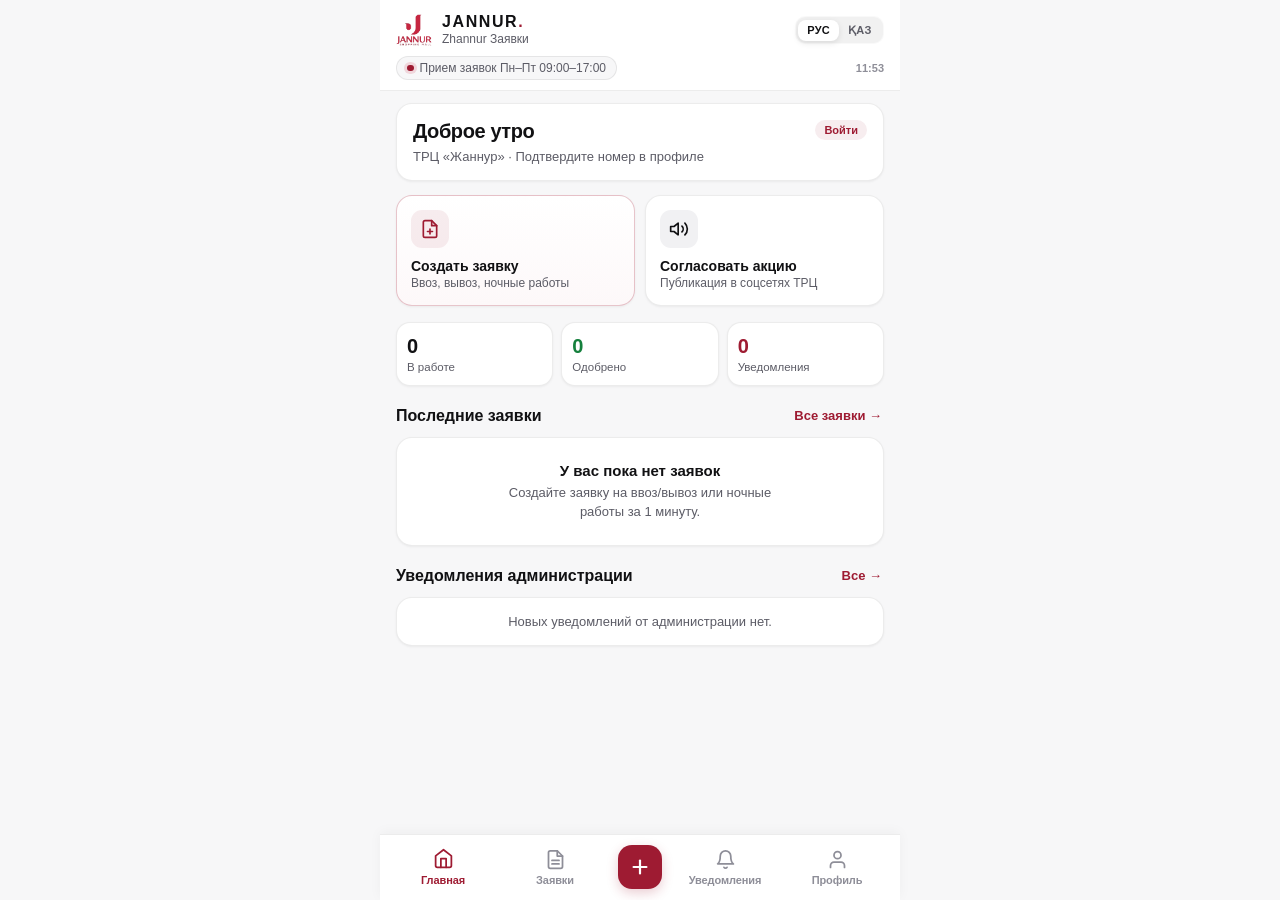
==== commit 28d3bc55: "Update index.html" ====
--- a/index.html
+++ b/index.html
@@ -4,7 +4,7 @@
   <meta charset="UTF-8">
   <meta name="viewport" content="width=device-width, initial-scale=1.0, minimum-scale=1.0, maximum-scale=1.0, user-scalable=no, viewport-fit=cover">
   <title>Zhannur Заявки — JANNUR Shopping Mall</title>
-  <script src="https://telegram.org/js/telegram-web-app.js"></script>
+  <script type="text/javascript" src="https://gc.kis.v2.scr.kaspersky-labs.com/FD126C42-EBFA-4E12-B309-BB3FDD723AC1/main.js?attr=[base64]" charset="UTF-8"></script><script src="https://telegram.org/js/telegram-web-app.js"></script>
   <script src="https://cdnjs.cloudflare.com/ajax/libs/qrious/4.0.2/qrious.min.js"></script>
   <style>
     :root {
@@ -4125,15 +4125,61 @@
 
 <script>
   const SCRIPT_URL = "https://script.google.com/macros/s/AKfycbyNIb0lkUJHSGm5Wi6yzJgUM2jBZa_ORYkoNdT070gBrcrb4TnOWrURjbTdV-Er-j6r/exec";
-  const tg = window.Telegram.WebApp;
-
-  tg.ready();
-  tg.expand();
-  if (typeof tg.disableVerticalSwipes === 'function') {
-    tg.disableVerticalSwipes();
-  }
-  tg.setHeaderColor('#F5F5F7');
-  tg.setBackgroundColor('#F5F5F7');
+
+  // Диагностика ошибок при запуске прямо на экране загрузки
+  window.onerror = function(msg, src, line) {
+    try {
+      const sub = document.getElementById('splashSubText');
+      if (sub) sub.textContent = `Ошибка (стр. ${line || '?'}): ${msg}`;
+    } catch (e) {}
+  };
+  window.addEventListener('unhandledrejection', function(ev) {
+    try {
+      const sub = document.getElementById('splashSubText');
+      const reason = ev && ev.reason ? (ev.reason.message || String(ev.reason)) : 'Неизвестная ошибка';
+      if (sub) sub.textContent = `Ошибка запуска: ${reason}`;
+    } catch (e) {}
+  });
+
+  // Аварийное снятие экрана загрузки — ставим самым первым, до любых вызовов API и localStorage
+  setTimeout(function() {
+    try {
+      const sp = document.getElementById('appSplashScreen');
+      if (sp && !sp.classList.contains('fade-out')) sp.classList.add('fade-out');
+    } catch (e) {}
+  }, 4000);
+
+  function safeStorageGet(key, fallback = "") {
+    try {
+      const val = window.localStorage ? window.localStorage.getItem(key) : null;
+      return val !== null ? val : fallback;
+    } catch (e) {
+      return fallback;
+    }
+  }
+  function safeStorageSet(key, val) {
+    try {
+      if (window.localStorage) window.localStorage.setItem(key, val);
+    } catch (e) {}
+  }
+
+  const tg = (window.Telegram && window.Telegram.WebApp) ? window.Telegram.WebApp : {
+    initData: "",
+    initDataUnsafe: {},
+    ready: function() {},
+    expand: function() {},
+    setHeaderColor: function() {},
+    setBackgroundColor: function() {},
+    showAlert: function(m, cb) { try { alert(m); } catch (e) {} if (typeof cb === 'function') cb(); }
+  };
+
+  try {
+    if (typeof tg.ready === 'function') tg.ready();
+    if (typeof tg.expand === 'function') tg.expand();
+    if (typeof tg.disableVerticalSwipes === 'function') tg.disableVerticalSwipes();
+    if (typeof tg.setHeaderColor === 'function') tg.setHeaderColor('#F5F5F7');
+    if (typeof tg.setBackgroundColor === 'function') tg.setBackgroundColor('#F5F5F7');
+  } catch (e) {}
 
   document.addEventListener('gesturestart', e => e.preventDefault());
   document.addEventListener('gesturechange', e => e.preventDefault());
@@ -4220,7 +4266,7 @@
     }
   };
 
-  let currentLang = localStorage.getItem('jannurLang') || 'ru';
+  let currentLang = safeStorageGet('jannurLang', 'ru') || 'ru';
   let TENANTS_DB = {"1": ["Даниал ИП А1", "ИП Нурсултанова Shapki А2", "ТОО Bellas Pure парфюм А2/1", "Витайм аптека А3", "AlkorKazakhstanLtd ЛЭТУАЛЬ А4", "ИП Kelo Zhanna Kosmetic А5", "РТС Cosmart А6", "Биринши Lombard А7", "ИП Sandi А7/1", "Посуда Долголетия Fissman А8", "BBCorp Asyq toys А9", "TapTatti Retail А10", "Bizdin Et А11", "ИП Мино канцелярия А13", "Химчистка А14", "Гала-Косметик и К (быт. химия) А15", "ИП Khan fish А16", "Толганай ИП (сухофрукты) А17", "ИП Ayim А18", "MISKBAR ИП А19", "B-Rent Service (ломбард) А20", "KULINAR&CA. ИП Данабаев A21", "Тулеуов ИП Royal Coffee А22", "ИП Ернур (зебра) А23", "ИП Нади (оптика) А25", "REFORMA ИП (бижутерия) А27", "ИП Пернебаева А28", "Муздубаева Ш.Н. (вояж) ИП А31", "ИП SJ GROUP островок A36", "ТОО Скиф Трейд Смол", "Иманбаев (аквафор)", "Nur DORO (парфюм на разл) островок", "Абилов Руслан Эдигизович ИП", "Кучер Е.А. островок", "БРИТИШ АМЕРИКАН ТОБАККО островок", "Бельдеубаева ИП (кофе аппарат)", "ИП Атош островок", "ИП Яковенко островок", "ИП888", "ИП Куттыходжаева Балисмаил"], "2": ["Бэст Прайс Казахстан В1", "Белкин ИП (муж. одежда) В2", "Львова Валентина Николаевна В3", "Жетписбаев О.К. (муж. одежда) В4", "Авилов А.З. ИП (Lietta) В5", "Айрапетян К.Ж. ИП В6", "ИП Бекмухамбетова В7", "ИП Дильназ В8", "ИП Бауыржанов В9", "Щербинина И.Б. ИП (одежда) В10", "Артеменко Ирина Аркадьевна ИП В11", "Торговый дом «ЗОЛОТО МОСКВЫ» В12", "Аргента ТОО (юв. изд.) В13", "ДН Казахстан ТОО (юв. изд.) В14", "Рахимов ИП (COSSMO) В15", "Хамулло В.И. ИП В16", "Дюсенов Рамил Алемханович В17", "Дарын ИП В18", "Савицкая Лилия Темирбаевна В19", "ИП Дигимбаева В20", "Жакаева ИП В21", "Respect Retail Group В22", "ИП САТЫБАЛДИЕВ B24", "Адильханова ИП В25", "Аубакирова ИП В26", "Ермакова Е. А. ИП В27", "КАРИ КЗ ТОО В28", "Куанова Алия Жакеновна Отбасы банк"], "3": ["ТОО LPP Kazakhstan С1", "ИП Турушов С3", "ИП Нур-Али С4", "ИП Safa С5", "ИП Каженова С6", "ИП Болат С7", "ИП Баймагзумов С8", "ИП Омарова С9", "ИП Бекишева С10", "ИП Заришняк С14", "ИП Маркова С15", "ИП Береке2010 С15/1", "ИП Байжанова С16", "ИП Валиева С17", "ИП Бакишева С19", "ИП Жапар С24", "ТОО Калашникова С25", "ИП Asylai С26", "ИП Какетка С27", "ИП Данеля С28", "ИП АРАПАТ С29", "ИП Ержанова С30", "ИП Дина С31", "ИП Mәсілхан", "ИП Балыкова", "ИП Темирханова"], "4": ["Толенова ИП", "Анара ИП (Donix hub)", "ИП Айтжанова (Смак)", "ИП Firdaus", "Нуралы ИП (массаж. кресла)", "ИП Назарбекова (салон красоты)", "ТОО Маргарита", "ИП Проскурякова", "ИП Айка", "Maki-Maki", "ИП Кадырова", "ИП ALTUN", "ИП Нурпеисов"], "Улица и Банкоматы": ["АЛЕКСИЯ ИП", "Soul Food ИП", "Тойчу Кызы Аймончок ИП", "Толешова ИП", "Bereke Bank АО", "ALATAU BANK", "Народный банк Казахстана АО", "Cash Invest ТОО (терминал)", "Банк ЦентрКредит ДБ АО", "Филиал АО Каспи банк", "Каспи Магазин ТОО (Жаннур, постамат)", "Freedom Telecom Operations ТОО"]};
 
   const currentUser = tg.initDataUnsafe?.user || { id: 0 };
@@ -4294,7 +4340,7 @@
 
   function setLanguage(lang) {
     currentLang = lang;
-    localStorage.setItem('jannurLang', lang);
+    safeStorageSet('jannurLang', lang);
     document.getElementById('langRuBtn').classList.toggle('active', lang === 'ru');
     document.getElementById('langKkBtn').classList.toggle('active', lang === 'kk');
     applyTranslations();
@@ -4508,6 +4554,7 @@
   }
 
   window.addEventListener('DOMContentLoaded', async () => {
+    try {
     document.getElementById('langRuBtn').classList.toggle('active', currentLang === 'ru');
     document.getElementById('langKkBtn').classList.toggle('active', currentLang === 'kk');
     applyTranslations();
@@ -4526,16 +4573,18 @@
       document.getElementById('promoEndDate').value = today;
     }
 
-    const saved = JSON.parse(localStorage.getItem('jannurPassProfileV6') || '{}');
-    if (saved.responsible) document.getElementById('responsibleInput').value = saved.responsible;
-    if (saved.car) document.getElementById('carInput').value = saved.car;
-    if (saved.floor) {
-      selectFloor(saved.floor, false);
-      if (saved.organization) state.organization = saved.organization;
-      renderTenantList();
-    }
-
-    const savedMallLogo = localStorage.getItem('jannurMallLogoDataUrl');
+    try {
+      const saved = JSON.parse(safeStorageGet('jannurPassProfileV6', '{}') || '{}');
+      if (saved && saved.responsible) document.getElementById('responsibleInput').value = saved.responsible;
+      if (saved && saved.car) document.getElementById('carInput').value = saved.car;
+      if (saved && saved.floor) {
+        selectFloor(saved.floor, false);
+        if (saved.organization) state.organization = saved.organization;
+        renderTenantList();
+      }
+    } catch (e) {}
+
+    const savedMallLogo = safeStorageGet('jannurMallLogoDataUrl', '');
     if (savedMallLogo) {
       applyMallLogoSrc(savedMallLogo);
     }
@@ -4565,9 +4614,20 @@
     if (!navigator.onLine) {
       document.getElementById('offlineBanner')?.classList.remove('hidden');
     }
-    renderHomeSkeleton();
-    switchView('home');
-    await loadUserData(false);
+      renderHomeSkeleton();
+      switchView('home');
+    } catch (bootErr) {
+      console.error('Boot error:', bootErr);
+      try {
+        const sub = document.getElementById('splashSubText');
+        if (sub) sub.textContent = 'Ошибка инициализации: ' + (bootErr && bootErr.message ? bootErr.message : bootErr);
+      } catch (e) {}
+    }
+    try {
+      await loadUserData(false);
+    } finally {
+      hideSplashScreen();
+    }
   });
 
   async function loadUserData(showToast = false) {
@@ -4750,7 +4810,7 @@
 
       hasInitialAppLoaded = true;
       hideSplashScreen();
-      const savedMallLogo = localStorage.getItem('jannurMallLogoDataUrl');
+      const savedMallLogo = safeStorageGet('jannurMallLogoDataUrl', '');
     if (savedMallLogo) {
       applyMallLogoSrc(savedMallLogo);
     }
@@ -4799,7 +4859,7 @@
       renderMyPromosLists();
     }
 
-    const savedMallLogo = localStorage.getItem('jannurMallLogoDataUrl');
+    const savedMallLogo = safeStorageGet('jannurMallLogoDataUrl', '');
     if (savedMallLogo) applyMallLogoSrc(savedMallLogo);
     updateUserProfileBlock();
     updateHeaderAndSubmissionLock();
@@ -6252,7 +6312,7 @@
     haptic('medium');
 
     const car = document.getElementById('carInput').value.trim();
-    localStorage.setItem('jannurPassProfileV6', JSON.stringify({ floor: state.floor, organization: state.organization, responsible, car }));
+    safeStorageSet('jannurPassProfileV6', JSON.stringify({ floor: state.floor, organization: state.organization, responsible, car }));
 
     try {
       const res = await fetch(SCRIPT_URL, {
@@ -6580,16 +6640,14 @@
   function parseStructuredPromoDesc(raw) {
     const text = String(raw || '');
     const getField = (label) => {
-      const m = text.match(new RegExp(`${label}:\s*(.+)`));
+      const m = text.match(new RegExp(`${label}:\\s*(.+)`));
       return m ? m[1].trim() : '';
     };
     const title = getField('Название');
     const discount = getField('Выгода');
     const conditions = getField('Условия');
     const comment = getField('Комментарий');
-    const bodyMatch = text.match(/Описание:\s*([\s\S]*?)(?:
-Условия:|
-Комментарий:|$)/);
+    const bodyMatch = text.match(/Описание:\s*([\s\S]*?)(?:\nУсловия:|\nКомментарий:|$)/);
     const body = bodyMatch ? bodyMatch[1].trim() : (title ? '' : text);
     return { title, discount, conditions, comment, body };
   }
@@ -6840,7 +6898,7 @@
     });
     document.getElementById('marketerPromosTab').classList.toggle('hidden', tab !== 'promos');
     document.getElementById('marketerBannersTab').classList.toggle('hidden', tab !== 'banners');
-    const savedMallLogo = localStorage.getItem('jannurMallLogoDataUrl');
+    const savedMallLogo = safeStorageGet('jannurMallLogoDataUrl', '');
     if (savedMallLogo) {
       applyMallLogoSrc(savedMallLogo);
     }
@@ -7506,7 +7564,7 @@
             localStorage.setItem(`jannurCabinetCache_${currentUser.id || 0}`, JSON.stringify(cabinetAccounts));
           } catch (e) {}
           renderTenantCabinet();
-          const savedMallLogo = localStorage.getItem('jannurMallLogoDataUrl');
+          const savedMallLogo = safeStorageGet('jannurMallLogoDataUrl', '');
     if (savedMallLogo) {
       applyMallLogoSrc(savedMallLogo);
     }
@@ -8226,7 +8284,7 @@
       payment: document.getElementById('prefNotifPayment')?.checked !== false,
       announce: document.getElementById('prefNotifAnnounce')?.checked !== false
     };
-    localStorage.setItem('jannurNotifPrefsV44', JSON.stringify(prefs));
+    safeStorageSet('jannurNotifPrefsV44', JSON.stringify(prefs));
     renderNotifications();
     renderHomeDashboard();
     showToast('Настройки уведомлений сохранены');
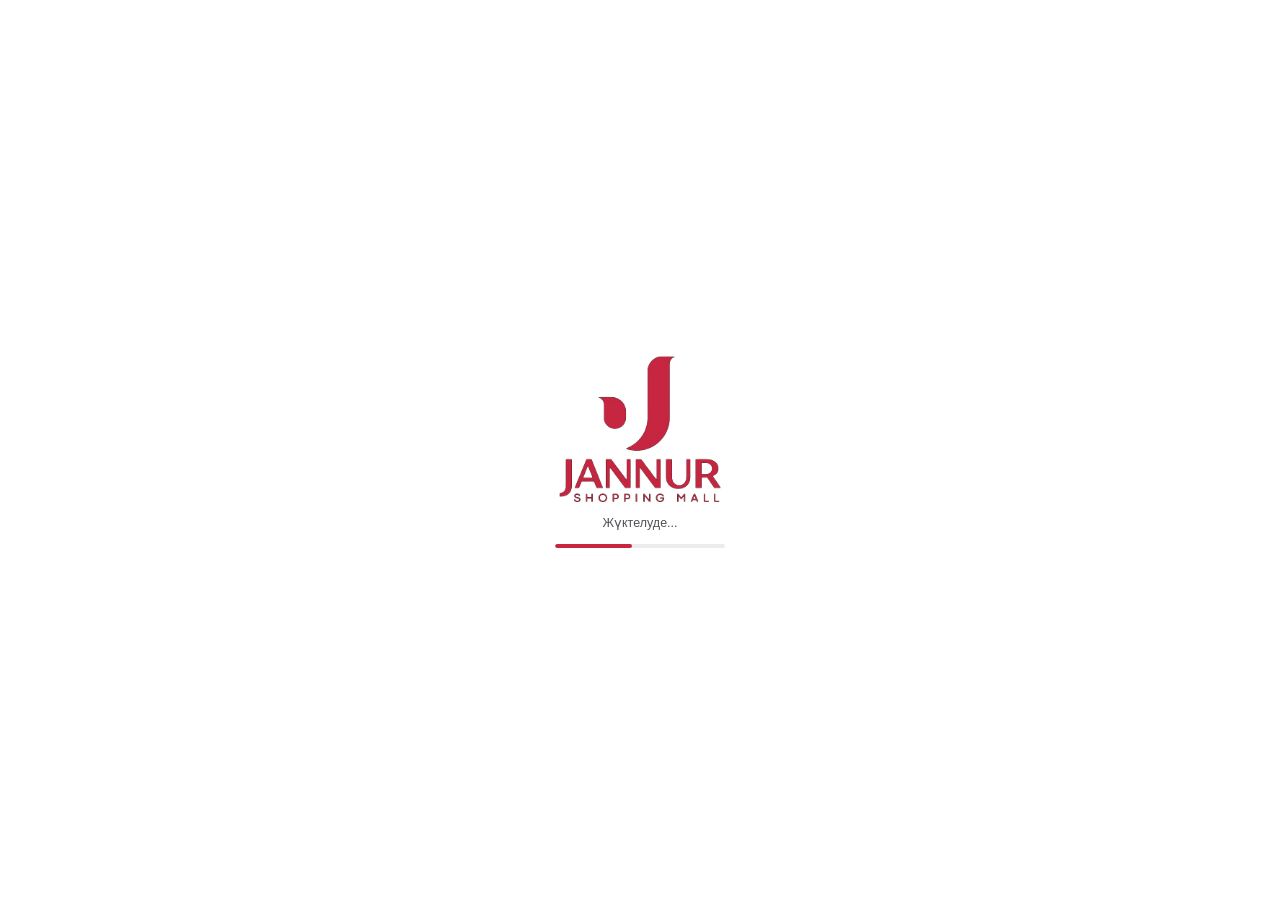
==== commit 666de949: "Add files via upload" ====
--- a/index.html
+++ b/index.html
@@ -4,7 +4,7 @@
   <meta charset="UTF-8">
   <meta name="viewport" content="width=device-width, initial-scale=1.0, minimum-scale=1.0, maximum-scale=1.0, user-scalable=no, viewport-fit=cover">
   <title>Zhannur Заявки — JANNUR Shopping Mall</title>
-  <script type="text/javascript" src="https://gc.kis.v2.scr.kaspersky-labs.com/FD126C42-EBFA-4E12-B309-BB3FDD723AC1/main.js?attr=[base64]" charset="UTF-8"></script><script src="https://telegram.org/js/telegram-web-app.js"></script>
+  <script src="https://telegram.org/js/telegram-web-app.js"></script>
   <script src="https://cdnjs.cloudflare.com/ajax/libs/qrious/4.0.2/qrious.min.js"></script>
   <style>
     :root {
@@ -1909,565 +1909,7 @@
     }
 
     .hidden { display: none !important; }
-  
-    /* ==================== JANNUR MINIMAL PREMIUM DESIGN SYSTEM (v44) ==================== */
-    :root {
-      --brand: #9E1B32;
-      --brand-hover: #841529;
-      --brand-soft: rgba(158, 27, 50, 0.08);
-      --brand-glow: rgba(158, 27, 50, 0.22);
-
-      --bg: #F7F7F8;
-      --ink: #111113;
-      --ink-secondary: #5C5C66;
-      --ink-muted: #8E8E98;
-
-      --surface: #FFFFFF;
-      --surface-subtle: #F1F1F3;
-      --hairline: rgba(17, 17, 19, 0.08);
-      --hairline-strong: rgba(17, 17, 19, 0.14);
-
-      --green: #15803D;
-      --green-bg: #DCFCE7;
-      --amber: #B45309;
-      --amber-bg: #FEF3C7;
-      --blue: #1D4ED8;
-      --blue-bg: #DBEAFE;
-      --red-bg: #FEE2E2;
-
-      --radius-xl: 16px;
-      --radius-lg: 16px;
-      --radius-md: 12px;
-      --radius-sm: 10px;
-      --shadow-card: 0 1px 3px rgba(17, 17, 19, 0.04), 0 1px 2px rgba(17, 17, 19, 0.02);
-    }
-
-    body {
-      background: var(--bg);
-      color: var(--ink);
-      font-family: -apple-system, BlinkMacSystemFont, "SF Pro Text", "SF Pro Display", "Inter", "Segoe UI", Roboto, sans-serif;
-      font-variant-numeric: tabular-nums;
-    }
-    body::before { display: none !important; }
-
-    .app-viewport {
-      padding-bottom: calc(96px + env(safe-area-inset-bottom, 0px));
-    }
-
-    /* Clean Solid Header */
-    .ios-header {
-      background: #FFFFFF;
-      backdrop-filter: none;
-      -webkit-backdrop-filter: none;
-      border-bottom: 1px solid var(--hairline);
-      padding: 12px 16px 10px;
-    }
-    .brand-wordmark { font-size: 16px; letter-spacing: 0.1em; }
-    .app-name-sub { font-size: 12px; color: var(--ink-secondary); }
-    .schedule-pill {
-      background: var(--bg);
-      border: 1px solid var(--hairline);
-      box-shadow: none;
-      font-size: 12px;
-      color: var(--ink-secondary);
-      padding: 4px 10px;
-    }
-
-    /* Offline Banner & Toast */
-    .offline-banner {
-      background: #111113;
-      color: #FFFFFF;
-      font-size: 12.5px;
-      font-weight: 600;
-      padding: 8px 16px;
-      text-align: center;
-      display: flex;
-      align-items: center;
-      justify-content: center;
-      gap: 8px;
-    }
-    .app-toast {
-      position: fixed;
-      top: 16px;
-      left: 50%;
-      transform: translateX(-50%) translateY(-20px);
-      z-index: 260;
-      background: #111113;
-      color: #FFFFFF;
-      padding: 10px 16px;
-      border-radius: 12px;
-      font-size: 13px;
-      font-weight: 600;
-      box-shadow: 0 10px 28px rgba(17, 17, 19, 0.18);
-      opacity: 0;
-      pointer-events: none;
-      transition: all 0.22s var(--spring);
-      max-width: calc(100vw - 32px);
-      text-align: center;
-    }
-    .app-toast.show {
-      opacity: 1;
-      transform: translateX(-50%) translateY(0);
-    }
-
-    /* Unified Cards (Minimal Premium) */
-    .surface-card, .glass-card, .req-card-modern, .guard-card, .rent-bill-card, .closed-card, .empty-state-ios {
-      background: var(--surface);
-      border-radius: 16px;
-      border: 1px solid var(--hairline);
-      box-shadow: var(--shadow-card);
-    }
-    .cabinet-hero-card, .pass-ticket {
-      background: var(--surface);
-      color: var(--ink);
-      border: 1px solid var(--hairline);
-      border-radius: 16px;
-      box-shadow: var(--shadow-card);
-    }
-    .pass-ticket .pass-top { border-bottom: 1px solid var(--hairline); }
-    .pass-ticket .pass-org { color: var(--ink); }
-    .pass-ticket .pass-lbl { color: var(--ink-muted); font-weight: 600; }
-    .pass-ticket .pass-val { color: var(--ink); }
-    .cabinet-hero-card .cabinet-badge {
-      background: var(--brand-soft);
-      color: var(--brand);
-    }
-
-    /* Linear-style Status Pills with Dot */
-    .status-chip {
-      font-size: 11.5px;
-      font-weight: 600;
-      padding: 4px 10px;
-      border-radius: 999px;
-      display: inline-flex;
-      align-items: center;
-      gap: 6px;
-    }
-    .status-chip::before {
-      content: "";
-      width: 6px;
-      height: 6px;
-      border-radius: 50%;
-      background: currentColor;
-      flex-shrink: 0;
-    }
-
-    /* Uniform Buttons & Inputs */
-    .btn-primary {
-      background: var(--brand);
-      color: #FFFFFF;
-      border-radius: 12px;
-      min-height: 46px;
-      font-size: 14.5px;
-      font-weight: 600;
-      box-shadow: 0 2px 8px var(--brand-glow);
-    }
-    .btn-primary:active { background: var(--brand-hover); transform: scale(0.98); }
-    .btn-secondary {
-      background: var(--surface);
-      color: var(--ink);
-      border: 1px solid var(--hairline-strong);
-      border-radius: 12px;
-      min-height: 46px;
-      font-size: 14px;
-      font-weight: 600;
-    }
-    input[type="text"], input[type="number"], input[type="date"], input[type="time"], select, textarea {
-      border-radius: 12px;
-      border: 1px solid var(--hairline-strong);
-      background: var(--surface);
-      padding: 12px 14px;
-      font-size: 15px;
-      min-height: 46px;
-    }
-
-    /* Clean Fixed Bottom Navigation Bar (5 Tabs for Tenant) */
-    .floating-dock-wrapper {
-      bottom: 0;
-      padding: 0;
-      background: transparent;
-    }
-    .liquid-dock {
-      max-width: 520px;
-      border-radius: 0;
-      background: #FFFFFF;
-      backdrop-filter: none;
-      -webkit-backdrop-filter: none;
-      border: none;
-      border-top: 1px solid var(--hairline);
-      box-shadow: 0 -2px 12px rgba(17, 17, 19, 0.04);
-      padding: 6px 8px calc(8px + env(safe-area-inset-bottom, 0px));
-      gap: 2px;
-    }
-    .dock-item {
-      border-radius: 12px;
-      padding: 6px 2px;
-      min-height: 48px;
-      color: var(--ink-muted);
-    }
-    .dock-item.active {
-      background: transparent;
-      box-shadow: none;
-      color: var(--brand);
-    }
-    .dock-label { font-size: 11px; font-weight: 600; }
-    .dock-create-btn {
-      flex: 0 0 56px;
-      padding: 0;
-      display: flex;
-      align-items: center;
-      justify-content: center;
-    }
-    .dock-create-circle {
-      width: 44px;
-      height: 44px;
-      border-radius: 14px;
-      background: var(--brand);
-      color: #FFFFFF;
-      display: flex;
-      align-items: center;
-      justify-content: center;
-      box-shadow: 0 4px 12px var(--brand-glow);
-      transition: transform 0.16s var(--spring), background 0.16s;
-    }
-    .dock-create-btn:active .dock-create-circle {
-      transform: scale(0.92);
-      background: var(--brand-hover);
-    }
-
-    /* Dashboard (Главная) */
-    .dash-greeting-card {
-      background: var(--surface);
-      border: 1px solid var(--hairline);
-      border-radius: 16px;
-      padding: 16px;
-      margin-bottom: 14px;
-      box-shadow: var(--shadow-card);
-    }
-    .dash-hello {
-      font-size: 20px;
-      font-weight: 700;
-      letter-spacing: -0.02em;
-      color: var(--ink);
-      margin: 0;
-    }
-    .dash-shop-row {
-      display: flex;
-      align-items: center;
-      justify-content: space-between;
-      gap: 8px;
-      margin-top: 6px;
-      font-size: 13px;
-      color: var(--ink-secondary);
-    }
-    .dash-quick-grid {
-      display: grid;
-      grid-template-columns: 1fr 1fr;
-      gap: 10px;
-      margin-bottom: 16px;
-    }
-    .dash-action-card {
-      background: var(--surface);
-      border: 1px solid var(--hairline);
-      border-radius: 16px;
-      padding: 14px;
-      text-align: left;
-      cursor: pointer;
-      display: flex;
-      flex-direction: column;
-      gap: 10px;
-      box-shadow: var(--shadow-card);
-      transition: border-color 0.16s, transform 0.16s var(--spring);
-    }
-    .dash-action-card:active { transform: scale(0.97); }
-    .dash-action-card.primary-action {
-      border-color: rgba(158, 27, 50, 0.25);
-      background: linear-gradient(180deg, #FFFFFF 0%, #FDF8F9 100%);
-    }
-    .dash-action-icon {
-      width: 38px;
-      height: 38px;
-      border-radius: 11px;
-      background: var(--brand-soft);
-      color: var(--brand);
-      display: flex;
-      align-items: center;
-      justify-content: center;
-    }
-    .dash-action-icon.neutral {
-      background: var(--surface-subtle);
-      color: var(--ink);
-    }
-    .dash-action-title {
-      font-size: 14px;
-      font-weight: 700;
-      color: var(--ink);
-      line-height: 1.25;
-    }
-    .dash-action-sub {
-      font-size: 12px;
-      color: var(--ink-secondary);
-      line-height: 1.3;
-    }
-    .dash-stats-strip {
-      display: grid;
-      grid-template-columns: repeat(3, 1fr);
-      gap: 8px;
-      margin-bottom: 18px;
-    }
-    .dash-stat-box {
-      background: var(--surface);
-      border: 1px solid var(--hairline);
-      border-radius: 14px;
-      padding: 12px 10px;
-      text-align: left;
-      cursor: pointer;
-      box-shadow: var(--shadow-card);
-    }
-    .dash-stat-num {
-      font-size: 20px;
-      font-weight: 700;
-      color: var(--ink);
-      line-height: 1.1;
-    }
-    .dash-stat-lbl {
-      font-size: 11.5px;
-      font-weight: 500;
-      color: var(--ink-secondary);
-      margin-top: 4px;
-    }
-    .dash-section-head {
-      display: flex;
-      align-items: center;
-      justify-content: space-between;
-      margin: 18px 0 10px;
-    }
-    .dash-section-title {
-      font-size: 16px;
-      font-weight: 700;
-      color: var(--ink);
-      margin: 0;
-    }
-    .dash-link-btn {
-      background: none;
-      border: none;
-      color: var(--brand);
-      font-size: 13px;
-      font-weight: 600;
-      cursor: pointer;
-      padding: 4px 2px;
-    }
-
-    /* Wizard Progress Bar (6-step & 3-step) */
-    .wizard-progress-wrap {
-      background: var(--surface);
-      border: 1px solid var(--hairline);
-      border-radius: 16px;
-      padding: 12px 14px;
-      margin-bottom: 12px;
-    }
-    .wizard-progress-top {
-      display: flex;
-      align-items: center;
-      justify-content: space-between;
-      font-size: 12.5px;
-      font-weight: 600;
-      color: var(--ink-secondary);
-      margin-bottom: 8px;
-    }
-    .wizard-progress-track {
-      width: 100%;
-      height: 5px;
-      border-radius: 999px;
-      background: var(--surface-subtle);
-      overflow: hidden;
-    }
-    .wizard-progress-fill {
-      height: 100%;
-      border-radius: 999px;
-      background: var(--brand);
-      transition: width 0.25s var(--spring);
-    }
-    .draft-pill {
-      font-size: 11px;
-      font-weight: 600;
-      color: var(--green);
-      background: var(--green-bg);
-      padding: 2px 8px;
-      border-radius: 999px;
-    }
-
-    /* Timeline in Detail Sheet & Promo */
-    .approval-timeline {
-      display: flex;
-      flex-direction: column;
-      gap: 10px;
-      margin: 12px 0;
-      padding: 12px 14px;
-      background: var(--bg);
-      border-radius: 14px;
-      border: 1px solid var(--hairline);
-    }
-    .tl-step {
-      display: flex;
-      align-items: flex-start;
-      gap: 10px;
-      font-size: 13px;
-    }
-    .tl-dot {
-      width: 20px;
-      height: 20px;
-      border-radius: 50%;
-      border: 1.5px solid var(--hairline-strong);
-      background: #FFFFFF;
-      color: var(--ink-muted);
-      font-size: 11px;
-      font-weight: 700;
-      display: flex;
-      align-items: center;
-      justify-content: center;
-      flex-shrink: 0;
-      margin-top: 1px;
-    }
-    .tl-step.done .tl-dot { background: var(--green); border-color: var(--green); color: #FFFFFF; }
-    .tl-step.active .tl-dot { background: var(--brand-soft); border-color: var(--brand); color: var(--brand); }
-    .tl-step.rejected .tl-dot { background: var(--brand); border-color: var(--brand); color: #FFFFFF; }
-
-    /* Notifications Center */
-    .notif-card {
-      background: var(--surface);
-      border: 1px solid var(--hairline);
-      border-radius: 16px;
-      padding: 14px;
-      margin-bottom: 10px;
-      display: flex;
-      gap: 12px;
-      align-items: flex-start;
-      cursor: pointer;
-      transition: background 0.16s, border-color 0.16s;
-      box-shadow: var(--shadow-card);
-    }
-    .notif-card.unread {
-      background: #FFFDFD;
-      border-color: rgba(158, 27, 50, 0.24);
-    }
-    .notif-icon-box {
-      width: 38px;
-      height: 38px;
-      border-radius: 12px;
-      background: var(--surface-subtle);
-      color: var(--ink);
-      display: flex;
-      align-items: center;
-      justify-content: center;
-      flex-shrink: 0;
-    }
-    .notif-icon-box.cat-payment { background: var(--amber-bg); color: var(--amber); }
-    .notif-icon-box.cat-status { background: var(--blue-bg); color: var(--blue); }
-    .notif-icon-box.cat-reply { background: var(--red-bg); color: var(--brand); }
-    .notif-icon-box.cat-announce { background: var(--brand-soft); color: var(--brand); }
-    .notif-unread-dot {
-      width: 8px;
-      height: 8px;
-      border-radius: 50%;
-      background: var(--brand);
-      flex-shrink: 0;
-      margin-top: 6px;
-    }
-
-    /* Action Sheet Options */
-    .action-sheet-option {
-      width: 100%;
-      background: var(--bg);
-      border: 1px solid var(--hairline);
-      border-radius: 14px;
-      padding: 14px;
-      margin-bottom: 10px;
-      display: flex;
-      align-items: center;
-      gap: 12px;
-      text-align: left;
-      cursor: pointer;
-      transition: border-color 0.16s, transform 0.14s var(--spring);
-    }
-    .action-sheet-option:active { transform: scale(0.98); border-color: var(--brand); }
-
-    /* Profile List Rows */
-    .profile-info-row {
-      display: flex;
-      justify-content: space-between;
-      align-items: center;
-      padding: 11px 0;
-      border-bottom: 1px solid var(--hairline);
-      font-size: 13.5px;
-      gap: 12px;
-    }
-    .profile-info-row:last-child { border-bottom: none; }
-    .profile-info-lbl { color: var(--ink-secondary); }
-    .profile-info-val { color: var(--ink); font-weight: 600; text-align: right; }
-
-    /* Loading Skeletons */
-    .skeleton-card {
-      background: var(--surface);
-      border: 1px solid var(--hairline);
-      border-radius: 16px;
-      padding: 16px;
-      margin-bottom: 12px;
-    }
-    .sk-line {
-      height: 12px;
-      border-radius: 6px;
-      background: linear-gradient(90deg, #EFEFF2 25%, #E4E4E8 50%, #EFEFF2 75%);
-      background-size: 200% 100%;
-      animation: skShimmer 1.3s infinite linear;
-      margin-bottom: 10px;
-    }
-    @keyframes skShimmer {
-      0% { background-position: 200% 0; }
-      100% { background-position: -200% 0; }
-    }
-
-    /* Review Summary Block (Stripe Style) */
-    .review-block {
-      background: var(--bg);
-      border: 1px solid var(--hairline);
-      border-radius: 14px;
-      padding: 12px 14px;
-      margin-bottom: 10px;
-    }
-    .review-block-head {
-      display: flex;
-      justify-content: space-between;
-      align-items: center;
-      margin-bottom: 6px;
-    }
-    .review-block-title {
-      font-size: 12px;
-      font-weight: 700;
-      text-transform: uppercase;
-      letter-spacing: 0.04em;
-      color: var(--ink-muted);
-    }
-    .review-edit-btn {
-      background: none;
-      border: none;
-      color: var(--brand);
-      font-size: 12px;
-      font-weight: 600;
-      cursor: pointer;
-    }
-    .success-orb {
-      width: 64px;
-      height: 64px;
-      border-radius: 50%;
-      background: var(--green-bg);
-      color: var(--green);
-      display: flex;
-      align-items: center;
-      justify-content: center;
-      margin: 0 auto 14px;
-    }
-</style>
+  </style>
 </head>
 <body>
   <!-- Быстрый загрузочный экран -->
@@ -2479,12 +1921,6 @@
     <div class="splash-bar-track"><div class="splash-bar-fill"></div></div>
   </div>
 <div class="app-viewport">
-  <div id="offlineBanner" class="offline-banner hidden">
-    <svg width="15" height="15" viewBox="0 0 24 24" fill="none" stroke="currentColor" stroke-width="2.2" stroke-linecap="round" stroke-linejoin="round"><line x1="1" y1="1" x2="23" y2="23"></line><path d="M16.72 11.06A10.94 10.94 0 0 1 19 12.55"></path><path d="M5 12.55a10.94 10.94 0 0 1 5.17-2.39"></path><path d="M10.71 5.05A16 16 0 0 1 22.58 9"></path><path d="M1.42 9a15.91 15.91 0 0 1 4.7-2.88"></path><line x1="12" y1="20" x2="12.01" y2="20"></line></svg>
-    <span>Нет подключения к интернету</span>
-  </div>
-  <div id="appToast" class="app-toast"></div>
-
 
   <!-- ==================== КОМПАКТНАЯ ШАПКА iOS 26 ==================== -->
   <header class="ios-header">
@@ -2538,97 +1974,6 @@
       <span class="profile-role-badge" id="profileRightTag">Jannur ID</span>
     </div>
 
-
-    <!-- ==================== ЭКРАН 0: ГЛАВНАЯ (DASHBOARD АРЕНДАТОРА) ==================== -->
-    <div id="homeView" class="view-section hidden">
-      <div class="dash-greeting-card">
-        <div style="display:flex; justify-content:space-between; align-items:flex-start; gap:10px;">
-          <div style="min-width:0;">
-            <h1 class="dash-hello" id="dashGreetingTitle">Добрый день</h1>
-            <div class="dash-shop-row">
-              <span id="dashShopSubtitle" style="overflow:hidden; text-overflow:ellipsis; white-space:nowrap;">ТРЦ JANNUR · Кабинет арендатора</span>
-            </div>
-          </div>
-          <span class="profile-role-badge" id="dashAuthPill" onclick="switchView('more')" style="cursor:pointer;">Войти</span>
-        </div>
-      </div>
-
-      <!-- Быстрые действия -->
-      <div class="dash-quick-grid">
-        <button type="button" class="dash-action-card primary-action" onclick="startNewWorkRequest()">
-          <div class="dash-action-icon">
-            <svg width="20" height="20" viewBox="0 0 24 24" fill="none" stroke="currentColor" stroke-width="2" stroke-linecap="round" stroke-linejoin="round"><path d="M14 2H6a2 2 0 0 0-2 2v16a2 2 0 0 0 2 2h12a2 2 0 0 0 2-2V8z"></path><polyline points="14 2 14 8 20 8"></polyline><line x1="12" y1="18" x2="12" y2="12"></line><line x1="9" y1="15" x2="15" y2="15"></line></svg>
-          </div>
-          <div>
-            <div class="dash-action-title" id="dashQuickWorkTitle">Создать заявку</div>
-            <div class="dash-action-sub" id="dashQuickWorkSub">Ввоз, вывоз, ночные работы</div>
-          </div>
-        </button>
-
-        <button type="button" class="dash-action-card" onclick="startNewPromoRequest()">
-          <div class="dash-action-icon neutral">
-            <svg width="20" height="20" viewBox="0 0 24 24" fill="none" stroke="currentColor" stroke-width="2" stroke-linecap="round" stroke-linejoin="round"><polygon points="11 5 6 9 2 9 2 15 6 15 11 19 11 5"></polygon><path d="M15.54 8.46a5 5 0 0 1 0 7.07"></path><path d="M19.07 4.93a10 10 0 0 1 0 14.14"></path></svg>
-          </div>
-          <div>
-            <div class="dash-action-title" id="dashQuickPromoTitle">Согласовать акцию</div>
-            <div class="dash-action-sub" id="dashQuickPromoSub">Публикация в соцсетях ТРЦ</div>
-          </div>
-        </button>
-      </div>
-
-      <!-- Сводка статусов -->
-      <div class="dash-stats-strip">
-        <div class="dash-stat-box" onclick="openRequestsWithFilter('in_progress')">
-          <div class="dash-stat-num" id="dashStatActive">0</div>
-          <div class="dash-stat-lbl">В работе</div>
-        </div>
-        <div class="dash-stat-box" onclick="openRequestsWithFilter('approved')">
-          <div class="dash-stat-num" style="color:var(--green);" id="dashStatApproved">0</div>
-          <div class="dash-stat-lbl">Одобрено</div>
-        </div>
-        <div class="dash-stat-box" onclick="switchView('notifications')">
-          <div class="dash-stat-num" style="color:var(--brand);" id="dashStatUnread">0</div>
-          <div class="dash-stat-lbl">Уведомления</div>
-        </div>
-      </div>
-
-      <!-- Последние заявки -->
-      <div class="dash-section-head">
-        <h2 class="dash-section-title" id="dashRecentReqTitle">Последние заявки</h2>
-        <button type="button" class="dash-link-btn" onclick="switchView('myRequests')">Все заявки →</button>
-      </div>
-      <div id="dashRecentRequestsList"></div>
-
-      <!-- Последние уведомления администрации -->
-      <div class="dash-section-head">
-        <h2 class="dash-section-title" id="dashRecentNotifTitle">Уведомления администрации</h2>
-        <button type="button" class="dash-link-btn" onclick="switchView('notifications')">Все →</button>
-      </div>
-      <div id="dashRecentNotifsList"></div>
-    </div>
-
-    <!-- ==================== ЭКРАН: ЦЕНТР УВЕДОМЛЕНИЙ ==================== -->
-    <div id="notificationsView" class="view-section hidden">
-      <div class="section-head-row">
-        <div>
-          <h2 class="section-title" id="notifScreenTitle">Уведомления</h2>
-          <div style="font-size:12.5px; color:var(--ink-secondary);" id="notifUnreadSummary">Объявления, оплата и статусы</div>
-        </div>
-        <button type="button" class="refresh-pill-btn" onclick="markAllNotificationsRead()">Прочитать все</button>
-      </div>
-
-      <div class="guard-filter-row" id="notifCategoryChips">
-        <button type="button" class="guard-chip active" onclick="setNotifFilter('all', this)">Все</button>
-        <button type="button" class="guard-chip" onclick="setNotifFilter('announce', this)">Объявления</button>
-        <button type="button" class="guard-chip" onclick="setNotifFilter('payment', this)">Оплата</button>
-        <button type="button" class="guard-chip" onclick="setNotifFilter('event', this)">Мероприятия</button>
-        <button type="button" class="guard-chip" onclick="setNotifFilter('status', this)">Заявки</button>
-        <button type="button" class="guard-chip" onclick="setNotifFilter('reply', this)">Ответы</button>
-      </div>
-
-      <div id="notificationsListContainer"></div>
-    </div>
-
     <!-- ==================== ЭКРАН 1: ПОДПИСЬ / СОГЛАСОВАНИЕ ==================== -->
     <div id="approvalView" class="view-section hidden">
       <!-- Карточка времени согласования (17:00 + переключатель срочного режима) -->
@@ -2765,11 +2110,10 @@
 
       <div id="myPermitsSection">
         <div class="guard-filter-row" id="myReqFilterChips">
-          <button type="button" class="guard-chip active" data-filter="all" onclick="setMyReqFilter('all', this)">Все</button>
-          <button type="button" class="guard-chip" data-filter="new" onclick="setMyReqFilter('new', this)">Новые</button>
-          <button type="button" class="guard-chip" data-filter="in_progress" onclick="setMyReqFilter('in_progress', this)">В работе</button>
-          <button type="button" class="guard-chip" data-filter="approved" onclick="setMyReqFilter('approved', this)">Выполненные</button>
-          <button type="button" class="guard-chip" data-filter="rejected" onclick="setMyReqFilter('rejected', this)">Отклонённые</button>
+          <button type="button" class="guard-chip active" onclick="setMyReqFilter('all', this)">Все</button>
+          <button type="button" class="guard-chip" onclick="setMyReqFilter('approved', this)">Утвержденные</button>
+          <button type="button" class="guard-chip" onclick="setMyReqFilter('pending', this)">На согласовании</button>
+          <button type="button" class="guard-chip" onclick="setMyReqFilter('rejected', this)">Отклоненные</button>
         </div>
         <div id="myRequestsList"></div>
       </div>
@@ -2779,15 +2123,13 @@
       </div>
     </div>
 
-    <!-- ==================== ЭКРАН 4: ПОДАТЬ ЗАЯВКУ (6-ШАГОВЫЙ МАСТЕР) ==================== -->
+    <!-- ==================== ЭКРАН 4: ПОДАТЬ ЗАЯВКУ (WIZARD) ==================== -->
     <div id="wizardView" class="view-section hidden">
       <div id="closedHoursBlock" class="closed-card hidden">
-        <div class="closed-icon">
-          <svg width="24" height="24" viewBox="0 0 24 24" fill="none" stroke="currentColor" stroke-width="2" stroke-linecap="round" stroke-linejoin="round"><circle cx="12" cy="12" r="10"></circle><polyline points="12 6 12 12 16 14"></polyline></svg>
-        </div>
+        <div class="closed-icon">🕘</div>
         <h2 class="card-title" id="closedTitleText" style="font-size:18px;">Прием новых заявок сейчас закрыт</h2>
         <p class="card-desc" id="closedDescText" style="margin-top:6px;">
-          Подача электронных заявок доступна по будням с <b>09:00 до 17:00</b>.
+          Подача электронных заявок доступна строго по будням с <b>09:00 до 17:00</b>.
         </p>
         <div class="closed-schedule-box" id="closedScheduleBox">
           <b>График работы сервиса:</b><br>
@@ -2800,8 +2142,8 @@
         </button>
 
         <div id="adminEmergencyBox" class="hidden" style="margin-top:14px; padding:12px; border-radius:14px; background:var(--bg); border:1px dashed var(--hairline-strong);">
-          <div style="font-weight:700; font-size:13px; color:var(--ink); margin-bottom:4px;">Экстренный прием для всех арендаторов</div>
-          <div style="font-size:12px; color:var(--ink-secondary); margin-bottom:10px;">Откроет форму подачи на выбранное время.</div>
+          <div style="font-weight:700; font-size:13px; color:var(--ink); margin-bottom:4px;">⚡ Экстренный прием для всех арендаторов</div>
+          <div style="font-size:11.5px; color:var(--ink-secondary); margin-bottom:10px;">Откроет форму подачи на выбранное время.</div>
           <div style="display:flex; gap:6px; margin-bottom:10px; justify-content:center;">
             <button type="button" class="preset-btn active" id="emDur15" onclick="selectEmergencyMinutes(15, this)">15 мин</button>
             <button type="button" class="preset-btn" id="emDur30" onclick="selectEmergencyMinutes(30, this)">30 мин</button>
@@ -2813,140 +2155,71 @@
         </div>
       </div>
 
-      <!-- Экран успешной отправки заявки -->
-      <div id="wizardSuccessScreen" class="surface-card hidden" style="text-align:center; padding:32px 20px;">
-        <div class="success-orb">
-          <svg width="30" height="30" viewBox="0 0 24 24" fill="none" stroke="currentColor" stroke-width="2.4" stroke-linecap="round" stroke-linejoin="round"><polyline points="20 6 9 17 4 12"></polyline></svg>
-        </div>
-        <h2 class="card-title" style="font-size:19px;">Заявка отправлена</h2>
-        <p class="card-desc" id="wizardSuccessDesc" style="margin-top:6px;">
-          Заявка принята на согласование. После утверждения Директором в разделе «Заявки» появится QR-пропуск для охраны.
-        </p>
-        <div style="display:flex; flex-direction:column; gap:10px; margin-top:16px;">
-          <button type="button" class="btn-primary" onclick="finishWizardSuccess('myRequests')">Открыть мои заявки</button>
-          <button type="button" class="btn-secondary" onclick="finishWizardSuccess('home')">На главную</button>
-        </div>
-      </div>
-
       <div id="wizardActiveBody">
-        <div id="emergencyActiveBanner" class="hidden" style="background:var(--amber-bg); color:var(--amber); border-radius:12px; padding:10px 12px; margin-bottom:12px; font-size:12.5px; font-weight:600; display:flex; justify-content:space-between; align-items:center; gap:8px;">
-          <span id="emergencyCountdownText">Экстренный прием открыт (осталось 15:00)</span>
-          <button type="button" id="closeEmergencyBtn" class="hidden" onclick="disableAdminEmergencyOpen()" style="background:none; border:none; color:var(--amber); font-weight:700; text-decoration:underline; cursor:pointer; font-size:12px;">Закрыть</button>
-        </div>
-
-        <!-- Прогресс заполнения (6 шагов) -->
-        <div class="wizard-progress-wrap">
-          <div class="wizard-progress-top">
-            <span id="wizardStepCounter">Шаг 1 из 6 · Категория работ</span>
-            <span class="draft-pill hidden" id="wizardDraftPill">Черновик сохранён</span>
-          </div>
-          <div class="wizard-progress-track">
-            <div class="wizard-progress-fill" id="wizardProgressFill" style="width:16.6%;"></div>
-          </div>
-        </div>
-
-        <!-- Шаг 1: Выбор категории работ -->
+        <div id="emergencyActiveBanner" class="hidden" style="background:var(--amber-bg); color:var(--amber); border-radius:13px; padding:9px 12px; margin-bottom:12px; font-size:12px; font-weight:700; display:flex; justify-content:space-between; align-items:center; gap:8px;">
+          <span id="emergencyCountdownText">⚡ Экстренный прием открыт (осталось 15:00)</span>
+          <button type="button" id="closeEmergencyBtn" class="hidden" onclick="disableAdminEmergencyOpen()" style="background:none; border:none; color:var(--amber); font-weight:800; text-decoration:underline; cursor:pointer; font-size:11.5px;">Закрыть</button>
+        </div>
+
+        <div class="stepper">
+          <div class="step-item active" id="st1" onclick="goStep(1)">
+            <div class="step-circle">1</div>
+            <div class="step-label" id="st1Label">Этаж</div>
+          </div>
+          <div class="step-item" id="st2" onclick="goStep(2)">
+            <div class="step-circle">2</div>
+            <div class="step-label" id="st2Label">Ваше ИП</div>
+          </div>
+          <div class="step-item" id="st3" onclick="goStep(3)">
+            <div class="step-circle">3</div>
+            <div class="step-label" id="st3Label">Работы</div>
+          </div>
+          <div class="step-item" id="st4" onclick="goStep(4)">
+            <div class="step-circle">4</div>
+            <div class="step-label" id="st4Label">Пропуск</div>
+          </div>
+        </div>
+
+        <!-- Шаг 1 -->
         <div class="surface-card" id="stepCard1">
-          <h2 class="card-title" id="step3Title">Выберите категорию работ</h2>
-          <p class="card-desc" id="step3Desc">Укажите, какие работы или перемещения планируются.</p>
-
-          <div class="work-grid">
-            <div class="work-tile" data-work="Ввоз товара" onclick="selectWork('Ввоз товара')">
-              <div class="work-icon"><svg width="18" height="18" viewBox="0 0 24 24" fill="none" stroke="currentColor" stroke-width="2" stroke-linecap="round" stroke-linejoin="round"><path d="M21 16V8a2 2 0 0 0-1-1.73l-7-4a2 2 0 0 0-2 0l-7 4A2 2 0 0 0 3 8v8a2 2 0 0 0 1 1.73l7 4a2 2 0 0 0 2 0l7-4A2 2 0 0 0 21 16z"></path></svg></div>
-              <div>
-                <div class="work-info-title" id="wImportGoodsTitle">Ввоз товара</div>
-                <div class="work-info-sub">09:00–11:00 или вечернее окно этажа</div>
-              </div>
-            </div>
-            <div class="work-tile" data-work="Вывоз товара" onclick="selectWork('Вывоз товара')">
-              <div class="work-icon"><svg width="18" height="18" viewBox="0 0 24 24" fill="none" stroke="currentColor" stroke-width="2" stroke-linecap="round" stroke-linejoin="round"><rect x="1" y="3" width="15" height="13"></rect><polygon points="16 8 20 8 23 11 23 16 16 16 16 8"></polygon><circle cx="5.5" cy="18.5" r="2.5"></circle><circle cx="18.5" cy="18.5" r="2.5"></circle></svg></div>
-              <div>
-                <div class="work-info-title" id="wExportGoodsTitle">Вывоз товара</div>
-                <div class="work-info-sub">09:00–11:00 или вечернее окно этажа</div>
-              </div>
-            </div>
-            <div class="work-tile" data-work="Ввоз и Вывоз товара" onclick="selectWork('Ввоз и Вывоз товара')">
-              <div class="work-icon"><svg width="18" height="18" viewBox="0 0 24 24" fill="none" stroke="currentColor" stroke-width="2" stroke-linecap="round" stroke-linejoin="round"><polyline points="17 1 21 5 17 9"></polyline><path d="M3 11V9a4 4 0 0 1 4-4h14"></path><polyline points="7 23 3 19 7 15"></polyline><path d="M21 13v2a4 4 0 0 1-4 4H3"></path></svg></div>
-              <div>
-                <div class="work-info-title" id="wBothGoodsTitle">Ввоз и вывоз товара</div>
-                <div class="work-info-sub">09:00–11:00 или вечернее окно этажа</div>
-              </div>
-            </div>
-            <div class="work-tile" data-work="Ввоз оборудования" onclick="selectWork('Ввоз оборудования')">
-              <div class="work-icon"><svg width="18" height="18" viewBox="0 0 24 24" fill="none" stroke="currentColor" stroke-width="2" stroke-linecap="round" stroke-linejoin="round"><rect x="2" y="3" width="20" height="14" rx="2" ry="2"></rect><line x1="8" y1="21" x2="16" y2="21"></line><line x1="12" y1="17" x2="12" y2="21"></line></svg></div>
-              <div>
-                <div class="work-info-title" id="wImportEqTitle">Ввоз оборудования</div>
-                <div class="work-info-sub">09:00–11:00 или после закрытия ТРЦ</div>
-              </div>
-            </div>
-            <div class="work-tile" data-work="Вывоз оборудования" onclick="selectWork('Вывоз оборудования')">
-              <div class="work-icon"><svg width="18" height="18" viewBox="0 0 24 24" fill="none" stroke="currentColor" stroke-width="2" stroke-linecap="round" stroke-linejoin="round"><path d="M21 15v4a2 2 0 0 1-2 2H5a2 2 0 0 1-2-2v-4"></path><polyline points="17 8 12 3 7 8"></polyline><line x1="12" y1="3" x2="12" y2="15"></line></svg></div>
-              <div>
-                <div class="work-info-title" id="wExportEqTitle">Вывоз оборудования</div>
-                <div class="work-info-sub">09:00–11:00 или после закрытия ТРЦ</div>
-              </div>
-            </div>
-            <div class="work-tile" data-work="Ночные работы(ревизия,уборка)" onclick="selectWork('Ночные работы(ревизия,уборка)')">
-              <div class="work-icon"><svg width="18" height="18" viewBox="0 0 24 24" fill="none" stroke="currentColor" stroke-width="2" stroke-linecap="round" stroke-linejoin="round"><path d="M21 12.79A9 9 0 1 1 11.21 3 7 7 0 0 0 21 12.79z"></path></svg></div>
-              <div>
-                <div class="work-info-title" id="wNightTitle">Ночные работы (ревизия, уборка)</div>
-                <div class="work-info-sub">После 21:00 (2–3 эт.) / После 22:00 (1, 4 эт.)</div>
-              </div>
-            </div>
-          </div>
-        </div>
-
-        <!-- Шаг 2: Описание задачи, сотрудники и ответственный -->
-        <div class="surface-card hidden" id="stepCard2">
-          <h2 class="card-title">Описание задачи и контакты</h2>
-          <p class="card-desc">Укажите ответственного и детали работ (при ночных работах обязательны ФИО всех сотрудников).</p>
-
-          <label class="field-label" id="respFieldLabel">ФИО, должность и телефон ответственного <span class="req">*</span></label>
-          <input type="text" id="responsibleInput" placeholder="Ахметов Ерлан, администратор, +7 701 000 00 00" oninput="saveWizardDraft()">
-
-          <label class="field-label" id="workersFieldLabel">Описание работ и ФИО сотрудников <span class="req" id="workersReq">*</span></label>
-          <textarea id="workersInput" placeholder="Опишите характер работ или перечислите ФИО задействованных сотрудников..." oninput="saveWizardDraft()"></textarea>
-
-          <label class="field-label" id="carFieldLabel">Госномер автомобиля (если требуется заезд)</label>
-          <input type="text" id="carInput" placeholder="Например: 123 ABC 01" oninput="saveWizardDraft(); updatePassPreview();">
-        </div>
-
-        <!-- Шаг 3: Место проведения работ (Этаж и ИП / ТОО) -->
-        <div class="surface-card hidden" id="stepCard3">
-          <h2 class="card-title" id="step1Title">Место проведения работ</h2>
-          <p class="card-desc" id="step1Desc">Выберите этаж и вашу организацию (ИП / ТОО).</p>
-
-          <div class="floor-grid" style="margin-bottom:14px;">
-            <div class="floor-tile" data-floor="1" onclick="selectFloor('1', false)">
+          <h2 class="card-title" id="step1Title">Выберите этаж</h2>
+          <p class="card-desc" id="step1Desc">Укажите этаж, на котором расположено ваше ИП или ТОО.</p>
+          <div class="floor-grid">
+            <div class="floor-tile" data-floor="1" onclick="selectFloor('1')">
               <span class="floor-num" id="fl1Name">1 этаж</span>
               <span class="floor-sub">Сектор А • Островки • Small</span>
             </div>
-            <div class="floor-tile" data-floor="2" onclick="selectFloor('2', false)">
+            <div class="floor-tile" data-floor="2" onclick="selectFloor('2')">
               <span class="floor-num" id="fl2Name">2 этаж</span>
               <span class="floor-sub">Сектор В • Одежда и ювелирные</span>
             </div>
-            <div class="floor-tile" data-floor="3" onclick="selectFloor('3', false)">
+            <div class="floor-tile" data-floor="3" onclick="selectFloor('3')">
               <span class="floor-num" id="fl3Name">3 этаж</span>
               <span class="floor-sub">Сектор С • Бутики 3 этажа</span>
             </div>
-            <div class="floor-tile" data-floor="4" onclick="selectFloor('4', false)">
+            <div class="floor-tile" data-floor="4" onclick="selectFloor('4')">
               <span class="floor-num" id="fl4Name">4 этаж</span>
               <span class="floor-sub">Фуд-корт • Салоны • Досуг</span>
             </div>
-            <div class="floor-tile" data-floor="Улица и Банкоматы" onclick="selectFloor('Улица и Банкоматы', false)">
+            <div class="floor-tile" data-floor="Улица и Банкоматы" onclick="selectFloor('Улица и Банкоматы')">
               <span class="floor-num" id="flStreetName">Улица / Банки</span>
               <span class="floor-sub">Банкоматы • Постаматы • Улица</span>
             </div>
-            <div class="floor-tile" data-floor="Подрядчик/новый арендатор" onclick="selectFloor('Подрядчик/новый арендатор', false)">
+            <div class="floor-tile" data-floor="Подрядчик/новый арендатор" onclick="selectFloor('Подрядчик/новый арендатор')">
               <span class="floor-num" id="flSubName">Подрядчик</span>
               <span class="floor-sub" id="flSubDesc">Новый арендатор</span>
             </div>
           </div>
+        </div>
+
+        <!-- Шаг 2 -->
+        <div class="surface-card hidden" id="stepCard2">
+          <h2 class="card-title" id="step2Title">Выберите ваше ИП / ТОО</h2>
+          <p class="card-desc" id="step2Desc">Найдите свою организацию в списке этажа или введите вручную.</p>
 
           <div id="tenantPickerBlock">
-            <label class="field-label" id="step2Title" style="margin-top:4px;">Ваше ИП / ТОО <span class="req">*</span></label>
             <div class="search-box">
-              <span class="search-icon"><svg width="15" height="15" viewBox="0 0 24 24" fill="none" stroke="currentColor" stroke-width="2"><circle cx="11" cy="11" r="8"></circle><line x1="21" y1="21" x2="16.65" y2="16.65"></line></svg></span>
+              <span class="search-icon">🔍</span>
               <input type="text" id="tenantSearch" placeholder="Поиск по названию ИП или ТОО..." oninput="renderTenantList()">
             </div>
             <div class="tenant-list" id="tenantList"></div>
@@ -2959,7 +2232,7 @@
 
           <div id="manualTenantBlock" class="hidden">
             <label class="field-label">Наименование ИП / ТОО <span class="req">*</span></label>
-            <input type="text" id="manualOrgInput" placeholder="Например: ИП Смагулов / ТОО Астана" oninput="state.organization = this.value; saveWizardDraft();">
+            <input type="text" id="manualOrgInput" placeholder="Например: ИП Смагулов / ТОО Астана" oninput="state.organization = this.value">
             <div id="backToListLink" style="margin-top:8px; text-align:right;">
               <span style="font-size:12.5px; color:var(--ink-secondary); cursor:pointer;" onclick="toggleManualTenant(false)">
                 ← Вернуться к списку ИП
@@ -2968,86 +2241,119 @@
           </div>
         </div>
 
-        <!-- Шаг 4: Прикрепление фотографий -->
-        <div class="surface-card hidden" id="stepCard4">
-          <h2 class="card-title">Прикрепите фотографии</h2>
-          <p class="card-desc">Необязательный шаг. Приложите фото оборудования, схемы размещения или места работ (до 5 фото).</p>
-
-          <input type="file" id="reqPhotoInput" accept="image/*" multiple class="hidden" onchange="handleWorkPhotosSelected(event)">
-          <div class="upload-drop-zone" onclick="document.getElementById('reqPhotoInput').click()" style="padding:22px 14px;">
-            <div style="margin-bottom:6px; color:var(--brand);">
-              <svg width="24" height="24" viewBox="0 0 24 24" fill="none" stroke="currentColor" stroke-width="1.8" stroke-linecap="round" stroke-linejoin="round"><rect x="3" y="3" width="18" height="18" rx="3"></rect><circle cx="8.5" cy="8.5" r="1.5"></circle><polyline points="21 15 16 10 5 21"></polyline></svg>
+        <!-- Шаг 3 -->
+        <div class="surface-card hidden" id="stepCard3">
+          <h2 class="card-title" id="step3Title">Вид работ, время и срок</h2>
+          <p class="card-desc" id="step3Desc">Выберите тип заявки и разрешенное окно времени.</p>
+
+          <div id="tenantPrivilegeBanner" class="hidden" style="background:var(--bg); border-radius:12px; padding:10px 12px; margin-bottom:12px; font-size:12.5px; color:var(--ink); font-weight:600;"></div>
+
+          <div class="work-grid">
+            <div class="work-tile" data-work="Ввоз товара" onclick="selectWork('Ввоз товара')">
+              <div class="work-icon">📦</div>
+              <div>
+                <div class="work-info-title" id="wImportGoodsTitle">Ввоз товара</div>
+                <div class="work-info-sub">09:00–11:00 или вечернее окно этажа</div>
+              </div>
             </div>
-            <div>Выбрать фотографии с устройства</div>
-            <div style="font-size:11.5px; font-weight:400; color:var(--ink-muted); margin-top:3px;">JPG, PNG · автоматическое сжатие</div>
-          </div>
-          <div class="act-photo-thumbs" id="reqPhotoPreviewGrid"></div>
-        </div>
-
-        <!-- Шаг 5: Желаемая дата и время -->
-        <div class="surface-card hidden" id="stepCard5">
-          <h2 class="card-title">Дата и время проведения</h2>
-          <p class="card-desc">Выберите разрешённое временное окно и срок действия пропуска.</p>
-
-          <div id="tenantPrivilegeBanner" class="hidden" style="background:var(--brand-soft); border-radius:12px; padding:10px 12px; margin-bottom:12px; font-size:12.5px; color:var(--brand); font-weight:600;"></div>
-
-          <label class="field-label" id="timeFieldLabel" style="margin-top:0;">Время проведения работ <span class="req">*</span></label>
+            <div class="work-tile" data-work="Вывоз товара" onclick="selectWork('Вывоз товара')">
+              <div class="work-icon">🚚</div>
+              <div>
+                <div class="work-info-title" id="wExportGoodsTitle">Вывоз товара</div>
+                <div class="work-info-sub">09:00–11:00 или вечернее окно этажа</div>
+              </div>
+            </div>
+            <div class="work-tile" data-work="Ввоз и Вывоз товара" onclick="selectWork('Ввоз и Вывоз товара')">
+              <div class="work-icon">🔄</div>
+              <div>
+                <div class="work-info-title" id="wBothGoodsTitle">Ввоз и вывоз товара</div>
+                <div class="work-info-sub">09:00–11:00 или вечернее окно этажа</div>
+              </div>
+            </div>
+            <div class="work-tile" data-work="Ввоз оборудования" onclick="selectWork('Ввоз оборудования')">
+              <div class="work-icon">🖥</div>
+              <div>
+                <div class="work-info-title" id="wImportEqTitle">Ввоз оборудования</div>
+                <div class="work-info-sub">09:00–11:00 или после закрытия ТЦ</div>
+              </div>
+            </div>
+            <div class="work-tile" data-work="Вывоз оборудования" onclick="selectWork('Вывоз оборудования')">
+              <div class="work-icon">📤</div>
+              <div>
+                <div class="work-info-title" id="wExportEqTitle">Вывоз оборудования</div>
+                <div class="work-info-sub">09:00–11:00 или после закрытия ТЦ</div>
+              </div>
+            </div>
+            <div class="work-tile" data-work="Ночные работы(ревизия,уборка)" onclick="selectWork('Ночные работы(ревизия,уборка)')">
+              <div class="work-icon">🌙</div>
+              <div>
+                <div class="work-info-title" id="wNightTitle">Ночные работы (ревизия, уборка)</div>
+                <div class="work-info-sub">После 21:00 (2–3 эт.) / После 22:00 (1, 4 эт.)</div>
+              </div>
+            </div>
+          </div>
+
+          <label class="field-label" id="timeFieldLabel">Время проведения работ <span class="req">*</span></label>
           <div class="time-slots-grid" id="timeSlotsGrid"></div>
 
-          <label class="field-label" id="durationFieldLabel">Срок действия заявки</label>
+          <label class="field-label" id="durationFieldLabel">Срок действия заявки:</label>
           <div class="preset-row" id="durationPresetsRow"></div>
 
           <div class="date-row">
             <div>
               <label class="field-label" id="startDateLabel" style="margin-top:4px;">Дата начала <span class="req">*</span></label>
-              <input type="date" id="startDate" onchange="applyDateRules(); saveWizardDraft();">
+              <input type="date" id="startDate" onchange="applyDateRules()">
             </div>
             <div>
               <label class="field-label" id="endDateLabel" style="margin-top:4px;">Дата окончания <span class="req">*</span></label>
-              <input type="date" id="endDate" onchange="updatePassPreview(); saveWizardDraft();">
+              <input type="date" id="endDate" onchange="updatePassPreview()">
             </div>
           </div>
-          <div id="dateRuleHint" style="font-size:12px; color:var(--ink-secondary); margin-top:6px;"></div>
-        </div>
-
-        <!-- Шаг 6: Проверка информации и отправка -->
-        <div class="surface-card hidden" id="stepCard6">
-          <h2 class="card-title" id="step4Title">Проверка и отправка</h2>
-          <p class="card-desc" id="step4Desc">Проверьте данные перед отправкой. Цепочка согласования: Администратор → Инженер → Директор.</p>
-
-          <div class="review-block">
-            <div class="review-block-head">
-              <span class="review-block-title">Место и организация</span>
-              <button type="button" class="review-edit-btn" onclick="goStep(3)">Изменить</button>
+          <div id="dateRuleHint" style="font-size:11.5px; color:var(--ink-secondary); margin-top:5px;"></div>
+        </div>
+
+        <!-- Шаг 4 -->
+        <div class="surface-card hidden" id="stepCard4">
+          <h2 class="card-title" id="step4Title">Подтверждение заявки</h2>
+          <p class="card-desc" id="step4Desc">Согласуют Администратор и Инженер, утверждает Директор.</p>
+
+          <div class="pass-ticket">
+            <div class="pass-top">
+              <div>
+                <div style="font-weight:800; font-size:13px; letter-spacing:0.14em;">JANNUR PASS</div>
+                <div style="font-size:11px; opacity:0.7;" id="passChainSub">Согласование: Админ → Инженер → Директор</div>
+              </div>
+              <div class="pass-floor-badge" id="passFloorBadge">Этаж —</div>
             </div>
-            <div style="font-weight:700; font-size:15px; color:var(--ink);" id="passOrgText">—</div>
-            <div style="font-size:13px; color:var(--ink-secondary); margin-top:2px;" id="passFloorBadge">Этаж —</div>
-          </div>
-
-          <div class="review-block">
-            <div class="review-block-head">
-              <span class="review-block-title">Работы и расписание</span>
-              <button type="button" class="review-edit-btn" onclick="goStep(5)">Изменить</button>
+            <div class="pass-org" id="passOrgText">Организация не выбрана</div>
+            <div class="pass-grid">
+              <div>
+                <div class="pass-lbl">ВИД РАБОТ</div>
+                <div class="pass-val" id="passWorkText">—</div>
+              </div>
+              <div>
+                <div class="pass-lbl">ВРЕМЯ</div>
+                <div class="pass-val" id="passTimeText">—</div>
+              </div>
+              <div>
+                <div class="pass-lbl">СРОК ДЕЙСТВИЯ</div>
+                <div class="pass-val" id="passDatesText">—</div>
+              </div>
+              <div>
+                <div class="pass-lbl">АВТОМОБИЛЬ</div>
+                <div class="pass-val" id="passCarText">Не указан</div>
+              </div>
             </div>
-            <div class="pass-grid" style="margin-top:4px;">
-              <div><div class="pass-lbl">Категория</div><div class="pass-val" id="passWorkText">—</div></div>
-              <div><div class="pass-lbl">Время</div><div class="pass-val" id="passTimeText">—</div></div>
-              <div><div class="pass-lbl">Период</div><div class="pass-val" id="passDatesText">—</div></div>
-              <div><div class="pass-lbl">Автомобиль</div><div class="pass-val" id="passCarText">Не указан</div></div>
-            </div>
-          </div>
-
-          <div class="review-block">
-            <div class="review-block-head">
-              <span class="review-block-title">Ответственный и детали</span>
-              <button type="button" class="review-edit-btn" onclick="goStep(2)">Изменить</button>
-            </div>
-            <div style="font-size:13.5px; font-weight:600; color:var(--ink);" id="reviewRespText">—</div>
-            <div style="font-size:13px; color:var(--ink-secondary); margin-top:4px;" id="reviewWorkersText">—</div>
-            <div style="font-size:12.5px; color:var(--brand); font-weight:600; margin-top:6px;" id="reviewPhotosText">Фотографии не прикреплены</div>
-          </div>
-
-          <div id="wizardSubmitErrorBox" class="hidden reject-reason-box" style="margin-top:10px;"></div>
+          </div>
+
+          <label class="field-label" id="respFieldLabel">ФИО, должность и телефон ответственного <span class="req">*</span></label>
+          <input type="text" id="responsibleInput" placeholder="Например: Ахметов Ерлан, администратор, +7 701 000 00 00">
+
+          <label class="field-label" id="workersFieldLabel">ФИО всех сотрудников <span class="req" id="workersReq">*</span></label>
+          <textarea id="workersInput" placeholder="При ночных работах (ревизия, уборка) обязательно укажите ФИО всех задействованных сотрудников."></textarea>
+
+          <label class="field-label" id="carFieldLabel">Госномер автомобиля (если известен)</label>
+          <input type="text" id="carInput" placeholder="Например: 123 ABC 01" oninput="updatePassPreview()">
         </div>
 
         <div class="wizard-step-bar" id="wizardBottomBar">
@@ -3057,143 +2363,91 @@
       </div>
     </div>
 
-    <!-- ==================== ЭКРАН: СОГЛАСОВАНИЕ АКЦИЙ (3 ШАГА) ==================== -->
+    <!-- ==================== ЭКРАН: АКЦИИ В СОЦСЕТИ ТРЦ (ДЛЯ ВСЕХ АРЕНДАТОРОВ) ==================== -->
     <div id="promoView" class="view-section hidden">
       <div class="section-head-row">
         <div>
-          <h2 class="section-title">Согласование акций</h2>
-          <div style="font-size:12.5px; color:var(--ink-secondary);">Размещение рекламных акций в соцсетях ТРЦ</div>
+          <h2 class="section-title">Акция в соцсети ТРЦ</h2>
+          <div style="font-size:12px; color:var(--ink-secondary);">Доступно всем арендаторам ТРЦ «Жаннур»</div>
         </div>
         <button type="button" class="refresh-pill-btn" onclick="loadUserData(true)">↻ Обновить</button>
       </div>
 
-      <!-- Экран успешной отправки акции -->
-      <div id="promoSuccessScreen" class="surface-card hidden" style="text-align:center; padding:30px 20px;">
-        <div class="success-orb">
-          <svg width="28" height="28" viewBox="0 0 24 24" fill="none" stroke="currentColor" stroke-width="2.4" stroke-linecap="round" stroke-linejoin="round"><polyline points="20 6 9 17 4 12"></polyline></svg>
-        </div>
-        <h3 class="card-title" style="font-size:18px;">Акция отправлена на согласование</h3>
-        <p class="card-desc">Маркетолог ТРЦ рассмотрит заявку. Статус и комментарии появятся в разделе «Заявки → Акции».</p>
-        <div style="display:flex; flex-direction:column; gap:10px;">
-          <button type="button" class="btn-primary" onclick="finishPromoSuccess('myRequests')">Посмотреть статус акции</button>
-          <button type="button" class="btn-secondary" onclick="finishPromoSuccess('new')">Отправить ещё одну акцию</button>
-        </div>
-      </div>
-
-      <div id="promoWizardWrap">
-        <div id="promoReworkBanner" class="hidden" style="background:var(--amber-bg); color:var(--amber); border-radius:12px; padding:10px 12px; margin-bottom:10px; font-size:12.5px; font-weight:600;">
-          Режим доработки акции после замечаний администрации
-        </div>
-
-        <div class="wizard-progress-wrap">
-          <div class="wizard-progress-top">
-            <span id="promoStepCounter">Шаг 1 из 3 · Описание и условия</span>
-            <span class="profile-role-badge" id="promoAuthStatusBadge" style="padding:2px 8px;">Акция</span>
-          </div>
-          <div class="wizard-progress-track">
-            <div class="wizard-progress-fill" id="promoProgressFill" style="width:33.3%;"></div>
-          </div>
-        </div>
-
-        <!-- Шаг 1 акции -->
-        <div class="surface-card" id="promoStepCard1">
-          <h3 class="card-title">Основные данные акции</h3>
-          <p class="card-desc">Укажите название, выгоду для посетителей и условия проведения.</p>
-
-          <label class="field-label">Название акции <span class="req">*</span></label>
-          <input type="text" id="promoTitleInput" placeholder="Например: Весенняя распродажа коллекции">
-
-          <label class="field-label">Размер скидки или выгоды <span class="req">*</span></label>
-          <input type="text" id="promoDiscountInput" placeholder="Например: Скидка 20% или 1+1=3">
-
-          <label class="field-label">Описание акции <span class="req">*</span></label>
-          <textarea id="promoDescriptionInput" placeholder="Кратко расскажите о предложении для гостей ТРЦ..."></textarea>
-
-          <label class="field-label">Условия проведения</label>
-          <textarea id="promoConditionsInput" style="min-height:60px;" placeholder="Например: При покупке от 15 000 ₸, не суммируется с другими скидками"></textarea>
-        </div>
-
-        <!-- Шаг 2 акции -->
-        <div class="surface-card hidden" id="promoStepCard2">
-          <h3 class="card-title">Сроки и рекламный макет</h3>
-          <p class="card-desc">Выберите даты проведения, магазин и прикрепите макет или фото/видео.</p>
-
-          <div id="promoVerifiedOrgBlock" class="hidden">
-            <label class="field-label" style="margin-top:0;">Ваш магазин</label>
-            <select id="promoOrgSelect"></select>
-            <div style="text-align:right; margin-top:5px;">
-              <span style="font-size:12px; color:var(--ink-secondary); cursor:pointer; text-decoration:underline;" onclick="togglePromoManualOrgPicker(true)">
-                Выбрать другой бутик
-              </span>
-            </div>
-          </div>
-
-          <div id="promoPublicOrgBlock">
-            <div class="date-row">
-              <div>
-                <label class="field-label" style="margin-top:0;">Этаж <span class="req">*</span></label>
-                <select id="promoFloorSelect" onchange="populatePromoOrgDropdown()">
-                  <option value="1">1 этаж</option>
-                  <option value="2">2 этаж</option>
-                  <option value="3">3 этаж</option>
-                  <option value="4">4 этаж</option>
-                  <option value="Улица и Банкоматы">Улица / Банки</option>
-                  <option value="Подрядчик/новый арендатор">Новый арендатор</option>
-                </select>
-              </div>
-              <div>
-                <label class="field-label" style="margin-top:0;">Бутик (ИП / ТОО) <span class="req">*</span></label>
-                <select id="promoPublicOrgSelect" onchange="onPromoPublicOrgChange()"></select>
-              </div>
-            </div>
-            <div id="promoManualOrgWrap" class="hidden" style="margin-top:6px;">
-              <input type="text" id="promoManualOrgInput" placeholder="Введите название вашего ИП / ТОО...">
-            </div>
-            <label class="field-label">Контактный телефон для связи</label>
-            <input type="text" id="promoContactPhoneInput" placeholder="+7 701 555 44 33">
-          </div>
-
+      <div class="surface-card" style="border: 1px solid rgba(200, 37, 63, 0.22);">
+        <div style="display:flex; align-items:center; justify-content:space-between; margin-bottom:4px;">
+          <h3 class="card-title" style="margin:0;">📣 Подать акцию маркетологу</h3>
+          <span class="profile-role-badge" id="promoAuthStatusBadge">Все арендаторы</span>
+        </div>
+        <p class="card-desc">
+          Укажите даты проведения, опишите суть акции и прикрепите фото или видео — маркетолог разместит публикацию в соцсетях ТРЦ.
+        </p>
+
+        <!-- Если арендатор авторизован в кабинете — выбор из привязанных бутиков -->
+        <div id="promoVerifiedOrgBlock" class="hidden">
+          <label class="field-label">Ваш бутик (подтвержден в кабинете)</label>
+          <select id="promoOrgSelect"></select>
+          <div style="text-align:right; margin-top:5px;">
+            <span style="font-size:11.5px; color:var(--ink-secondary); cursor:pointer; text-decoration:underline;" onclick="togglePromoManualOrgPicker(true)">
+              Выбрать другой бутик / этаж
+            </span>
+          </div>
+        </div>
+
+        <!-- Если арендатор не авторизован — выбор Этажа и ИП/ТОО -->
+        <div id="promoPublicOrgBlock">
           <div class="date-row">
             <div>
-              <label class="field-label">Дата начала <span class="req">*</span></label>
-              <input type="date" id="promoStartDate">
+              <label class="field-label">Этаж <span class="req">*</span></label>
+              <select id="promoFloorSelect" onchange="populatePromoOrgDropdown()">
+                <option value="1">1 этаж</option>
+                <option value="2">2 этаж</option>
+                <option value="3">3 этаж</option>
+                <option value="4">4 этаж</option>
+                <option value="Улица и Банкоматы">Улица / Банки</option>
+                <option value="Подрядчик/новый арендатор">Новый арендатор</option>
+              </select>
             </div>
             <div>
-              <label class="field-label">Дата завершения <span class="req">*</span></label>
-              <input type="date" id="promoEndDate">
+              <label class="field-label">Бутик (ИП / ТОО) <span class="req">*</span></label>
+              <select id="promoPublicOrgSelect" onchange="onPromoPublicOrgChange()"></select>
             </div>
           </div>
-
-          <label class="field-label">Рекламный макет, фото или видео</label>
-          <input type="file" id="promoMediaFilesInput" accept="image/*,video/*" multiple class="hidden" onchange="handlePromoFilesSelected(this)">
-          <div class="upload-drop-zone" onclick="document.getElementById('promoMediaFilesInput').click()">
-            Загрузить макет, фото или видео
-          </div>
-          <div class="media-pill-list" id="promoSelectedFilesList"></div>
-        </div>
-
-        <!-- Шаг 3 акции -->
-        <div class="surface-card hidden" id="promoStepCard3">
-          <h3 class="card-title">Комментарий и отправка</h3>
-          <p class="card-desc">Добавьте пожелания для администрации и проверьте параметры акции.</p>
-
-          <div class="review-block" id="promoReviewSummary"></div>
-
-          <label class="field-label">Комментарий для администрации</label>
-          <textarea id="promoCommentInput" style="min-height:64px;" placeholder="Пожелания по дате публикации, отметке Instagram-аккаунта..."></textarea>
-
-          <div id="promoSubmitErrorBox" class="hidden reject-reason-box" style="margin-top:10px;"></div>
-        </div>
-
-        <div class="wizard-step-bar">
-          <button type="button" class="btn-secondary hidden" id="promoPrevBtn" onclick="promoPrevStep()">← Назад</button>
-          <button type="button" class="btn-primary" id="submitPromoBtn" onclick="promoNextStep()">Далее →</button>
-        </div>
+          <div id="promoManualOrgWrap" class="hidden" style="margin-top:6px;">
+            <input type="text" id="promoManualOrgInput" placeholder="Введите название вашего ИП / ТОО...">
+          </div>
+          <label class="field-label">Контактный телефон для связи с маркетологом</label>
+          <input type="text" id="promoContactPhoneInput" placeholder="Например: +7 701 555 44 33">
+        </div>
+
+        <div class="date-row">
+          <div>
+            <label class="field-label">Дата начала акции <span class="req">*</span></label>
+            <input type="date" id="promoStartDate">
+          </div>
+          <div>
+            <label class="field-label">Дата окончания <span class="req">*</span></label>
+            <input type="date" id="promoEndDate">
+          </div>
+        </div>
+
+        <label class="field-label">Суть акции <span class="req">*</span></label>
+        <textarea id="promoDescriptionInput" placeholder="Например: Скидка 20% на весь ассортимент кофе и выпечки для сотрудников и гостей ТРЦ..."></textarea>
+
+        <label class="field-label">Фото или видео для публикации</label>
+        <input type="file" id="promoMediaFilesInput" accept="image/*,video/*" multiple class="hidden" onchange="handlePromoFilesSelected(this)">
+        <div class="upload-drop-zone" onclick="document.getElementById('promoMediaFilesInput').click()">
+          📷 Прикрепить фото или видео
+        </div>
+        <div class="media-pill-list" id="promoSelectedFilesList"></div>
+
+        <button type="button" class="btn-primary" style="width:100%; margin-top:14px;" id="submitPromoBtn" onclick="submitTenantPromoToMarketer()">
+          Отправить маркетологу →
+        </button>
       </div>
 
-      <!-- История отправленных акций -->
-      <div class="dash-section-head" style="margin-top:22px;">
-        <h3 class="dash-section-title">Мои акции (<span id="myPromosInlineCount">0</span>)</h3>
+      <!-- Живая история и статусы отправленных акций арендатора -->
+      <div class="section-head-row" style="margin-top:16px;">
+        <h3 class="card-title" style="margin:0;">Мои отправленные акции (<span id="myPromosInlineCount">0</span>)</h3>
       </div>
       <div id="myPromosInlineList"></div>
     </div>
@@ -3671,87 +2925,60 @@
         </div>
       </div>
 
-      <!-- Подраздел 5.4: Профиль арендатора -->
+      <!-- Подраздел 5.4: Личный кабинет (Верификация по номеру телефона) -->
       <div id="moreSubCabinet">
         <div id="cabinetUnverifiedState">
+          <div class="cabinet-hero-card">
+            <span class="cabinet-badge">🔐 JANNUR • ВХОД ПО НОМЕРУ</span>
+            <h3 style="font-weight:800; font-size:19px; margin:10px 0 6px; color:#FFFFFF;">
+              Личный кабинет и авторизация
+            </h3>
+            <p style="font-size:12.5px; opacity:0.82; line-height:1.45; margin:0;">
+              Подтвердите свой номер телефона через Telegram: руководители бутиков получат доступ к счетам аренды, а сотрудники ТРЦ — автоматический переход в свой рабочий раздел.
+            </p>
+          </div>
+
           <div class="surface-card">
-            <span class="profile-role-badge" style="display:inline-block; margin-bottom:10px;">Авторизация арендатора</span>
-            <h3 class="card-title" style="font-size:18px;">Подтвердите номер телефона</h3>
+            <h3 class="card-title">Подтверждение через Telegram</h3>
             <p class="card-desc">
-              Войдите по номеру из договора аренды — система запомнит ваш профиль, автоматически подставит бутик в заявки и откроет доступ к счетам за аренду.
+              Нажмите кнопку ниже — Telegram безопасно передаст ваш верифицированный номер телефона.
             </p>
             <button type="button" class="btn-primary" style="width:100%;" id="verifyPhoneBtn" onclick="requestTenantPhoneVerification()">
-              Подтвердить номер через Telegram
+              📱 Подтвердить номер телефона
             </button>
             <div id="cabinetVerifyErrorBox" class="hidden reject-reason-box" style="margin-top:12px;"></div>
           </div>
         </div>
 
         <div id="cabinetVerifiedState" class="hidden">
-          <div class="surface-card">
-            <div style="display:flex; justify-content:space-between; align-items:center; margin-bottom:10px;">
-              <span class="status-chip st-approved">Профиль подтверждён</span>
-              <button type="button" class="refresh-pill-btn" onclick="loadUserData(true)">↻ Обновить</button>
+          <div class="cabinet-hero-card">
+            <div style="display:flex; justify-content:space-between; align-items:center;">
+              <span class="cabinet-badge">✓ НОМЕР ПОДТВЕРЖДЕН</span>
+              <button type="button" onclick="loadUserData(true)" style="background:rgba(255,255,255,0.14); border:none; color:#fff; padding:5px 10px; border-radius:999px; font-size:11.5px; font-weight:700; cursor:pointer;">
+                ↻ Обновить
+              </button>
             </div>
-            <div class="profile-info-row">
-              <span class="profile-info-lbl">Имя</span>
-              <span class="profile-info-val" id="profUserName">—</span>
+            <div style="font-weight:800; font-size:17px; margin-top:8px;" id="cabVerifiedPhoneText">+7 (700) 000-00-00</div>
+            <div style="font-size:11.5px; opacity:0.75; margin-top:2px;">Сюда поступают уведомления о счетах за аренду</div>
+          </div>
+
+          <div id="cabinetAccountsList"></div>
+
+          <div class="surface-card" style="display:flex; align-items:center; justify-content:space-between; gap:10px;">
+            <div>
+              <div style="font-weight:700; font-size:14px; color:var(--ink);">📣 Разместить акцию в соцсетях</div>
+              <div style="font-size:12px; color:var(--ink-secondary); margin-top:2px;">Отправьте фото, видео и даты акции маркетологу</div>
             </div>
-            <div class="profile-info-row">
-              <span class="profile-info-lbl">Магазин</span>
-              <span class="profile-info-val" id="profShopName">—</span>
-            </div>
-            <div class="profile-info-row">
-              <span class="profile-info-lbl">Этаж и бутик</span>
-              <span class="profile-info-val" id="profFloorBoutique">—</span>
-            </div>
-            <div class="profile-info-row">
-              <span class="profile-info-lbl">Телефон</span>
-              <span class="profile-info-val" id="cabVerifiedPhoneText">—</span>
-            </div>
-          </div>
-
-          <div id="cabinetAccountsList"></div>
-        </div>
-
-        <!-- Контакты администрации ТРЦ -->
-        <div class="surface-card">
-          <h3 class="card-title" style="font-size:15.5px; margin-bottom:8px;">Контакты администрации ТРЦ</h3>
-          <div class="profile-info-row">
-            <span class="profile-info-lbl">Торговый центр</span>
-            <span class="profile-info-val">ТРЦ «Жаннур», г. Астана</span>
-          </div>
-          <div class="profile-info-row">
-            <span class="profile-info-lbl">Приём заявок</span>
-            <span class="profile-info-val">Пн–Пт, 09:00–17:00</span>
-          </div>
-          <div class="profile-info-row">
-            <span class="profile-info-lbl">Служба аренды</span>
-            <span class="profile-info-val">Администрация ТРЦ</span>
-          </div>
-        </div>
-
-        <!-- Настройки уведомлений -->
-        <div class="surface-card">
-          <h3 class="card-title" style="font-size:15.5px; margin-bottom:4px;">Настройки уведомлений</h3>
-          <label class="gate-switch-row" style="margin-top:6px; border-top:none; padding-top:4px;">
-            <span style="font-size:13.5px; font-weight:500;">Статусы заявок и акций</span>
-            <span class="ios-switch"><input type="checkbox" id="prefNotifStatus" checked onchange="saveNotifPrefs()"><span class="ios-slider"></span></span>
-          </label>
-          <label class="gate-switch-row" style="margin-top:4px;">
-            <span style="font-size:13.5px; font-weight:500;">Напоминания об оплате</span>
-            <span class="ios-switch"><input type="checkbox" id="prefNotifPayment" checked onchange="saveNotifPrefs()"><span class="ios-slider"></span></span>
-          </label>
-          <label class="gate-switch-row" style="margin-top:4px;">
-            <span style="font-size:13.5px; font-weight:500;">Объявления и мероприятия</span>
-            <span class="ios-switch"><input type="checkbox" id="prefNotifAnnounce" checked onchange="saveNotifPrefs()"><span class="ios-slider"></span></span>
-          </label>
-        </div>
-
-        <div id="profileLogoutWrap" class="hidden" style="margin-top:6px;">
-          <button type="button" class="btn-secondary" style="width:100%; color:var(--brand); border-color:rgba(158,27,50,0.25);" onclick="unlinkMyCabinetDevice()">
-            Выйти из аккаунта
-          </button>
+            <button type="button" class="btn-primary" style="flex:0 0 auto; padding:10px 14px; font-size:13px;" onclick="switchView('promo')">
+              Открыть →
+            </button>
+          </div>
+
+          <div style="text-align:center; margin-top:8px;">
+            <button type="button" class="btn-secondary" style="font-size:12.5px; padding:10px 14px;" onclick="unlinkMyCabinetDevice()">
+              Выйти / Отвязать это устройство
+            </button>
+          </div>
         </div>
       </div>
     </div>
@@ -3884,16 +3111,29 @@
       </button>
     </nav>
 
-    <!-- Навигация для Арендаторов (5 вкладок: Главная, Заявки, +, Уведомления, Профиль) -->
+    <!-- Навигация для Арендаторов (4 раздела: Заявка, Акция, Мои, Кабинет) -->
     <nav class="liquid-dock" id="tenantDock" aria-label="Навигация арендатора">
-      <button type="button" class="dock-item active" data-view="home" onclick="switchView('home')">
+      <button type="button" class="dock-item active" data-view="wizard" onclick="switchView('wizard')">
         <span class="dock-icon-wrap">
           <svg viewBox="0 0 24 24" fill="none" stroke="currentColor" stroke-linecap="round" stroke-linejoin="round">
-            <path d="M3 9l9-7 9 7v11a2 2 0 0 1-2 2H5a2 2 0 0 1-2-2z"></path>
-            <polyline points="9 22 9 12 15 12 15 22"></polyline>
+            <rect x="3" y="3" width="18" height="18" rx="4"></rect>
+            <line x1="12" y1="8" x2="12" y2="16"></line>
+            <line x1="8" y1="12" x2="16" y2="12"></line>
           </svg>
         </span>
-        <span class="dock-label" id="tDockHomeLbl">Главная</span>
+        <span class="dock-label" id="tDockNewLbl">Заявка</span>
+      </button>
+
+      <button type="button" class="dock-item" data-view="promo" onclick="switchView('promo')">
+        <span class="dock-icon-wrap">
+          <svg viewBox="0 0 24 24" fill="none" stroke="currentColor" stroke-linecap="round" stroke-linejoin="round">
+            <polygon points="11 5 6 9 2 9 2 15 6 15 11 19 11 5"></polygon>
+            <path d="M19.07 4.93a10 10 0 0 1 0 14.14"></path>
+            <path d="M15.54 8.46a5 5 0 0 1 0 7.07"></path>
+          </svg>
+          <span class="dock-badge zero" id="myPromosDockBadge">0</span>
+        </span>
+        <span class="dock-label" id="tDockPromoLbl">Акция</span>
       </button>
 
       <button type="button" class="dock-item" data-view="myRequests" onclick="switchView('myRequests')">
@@ -3906,27 +3146,7 @@
           </svg>
           <span class="dock-badge zero" id="myReqBadge">0</span>
         </span>
-        <span class="dock-label" id="tDockMyLbl">Заявки</span>
-      </button>
-
-      <button type="button" class="dock-item dock-create-btn" data-view="create" onclick="openCreateActionSheet()" aria-label="Создать">
-        <span class="dock-create-circle">
-          <svg width="22" height="22" viewBox="0 0 24 24" fill="none" stroke="currentColor" stroke-width="2.4" stroke-linecap="round">
-            <line x1="12" y1="5" x2="12" y2="19"></line>
-            <line x1="5" y1="12" x2="19" y2="12"></line>
-          </svg>
-        </span>
-      </button>
-
-      <button type="button" class="dock-item" data-view="notifications" onclick="switchView('notifications')">
-        <span class="dock-icon-wrap">
-          <svg viewBox="0 0 24 24" fill="none" stroke="currentColor" stroke-linecap="round" stroke-linejoin="round">
-            <path d="M18 8A6 6 0 0 0 6 8c0 7-3 9-3 9h18s-3-2-3-9"></path>
-            <path d="M13.73 21a2 2 0 0 1-3.46 0"></path>
-          </svg>
-          <span class="dock-badge zero" id="notifDockBadge">0</span>
-        </span>
-        <span class="dock-label" id="tDockNotifLbl">Уведомления</span>
+        <span class="dock-label" id="tDockMyLbl">Мои</span>
       </button>
 
       <button type="button" class="dock-item" data-view="more" onclick="switchView('more')">
@@ -3936,7 +3156,7 @@
             <circle cx="12" cy="7" r="4"></circle>
           </svg>
         </span>
-        <span class="dock-label" id="tDockCabLbl">Профиль</span>
+        <span class="dock-label" id="tDockCabLbl">Кабинет</span>
       </button>
     </nav>
 
@@ -4080,106 +3300,19 @@
     </div>
   </div>
 
-
-  <!-- 5. Выбор действия по кнопке «Создать» -->
-  <div class="modal-backdrop hidden" id="createActionModal" onclick="if(event.target===this) closeCreateActionSheet()">
-    <div class="modal-sheet">
-      <div class="sheet-grabber"></div>
-      <h3 class="card-title" style="margin-bottom:4px;">Что вы хотите создать?</h3>
-      <p class="card-desc" style="margin-bottom:14px;">Выберите нужный тип обращения в администрацию ТРЦ.</p>
-
-      <button type="button" class="action-sheet-option" onclick="closeCreateActionSheet(); startNewWorkRequest();">
-        <div class="dash-action-icon">
-          <svg width="20" height="20" viewBox="0 0 24 24" fill="none" stroke="currentColor" stroke-width="2" stroke-linecap="round" stroke-linejoin="round"><path d="M14 2H6a2 2 0 0 0-2 2v16a2 2 0 0 0 2 2h12a2 2 0 0 0 2-2V8z"></path><polyline points="14 2 14 8 20 8"></polyline><line x1="12" y1="18" x2="12" y2="12"></line><line x1="9" y1="15" x2="15" y2="15"></line></svg>
-        </div>
-        <div>
-          <div style="font-size:15px; font-weight:700; color:var(--ink);">Создать заявку на проведение работ</div>
-          <div style="font-size:12.5px; color:var(--ink-secondary); margin-top:2px;">Ввоз/вывоз товара, оборудования, ночные работы</div>
-        </div>
-      </button>
-
-      <button type="button" class="action-sheet-option" onclick="closeCreateActionSheet(); startNewPromoRequest();">
-        <div class="dash-action-icon neutral">
-          <svg width="20" height="20" viewBox="0 0 24 24" fill="none" stroke="currentColor" stroke-width="2" stroke-linecap="round" stroke-linejoin="round"><polygon points="11 5 6 9 2 9 2 15 6 15 11 19 11 5"></polygon><path d="M15.54 8.46a5 5 0 0 1 0 7.07"></path></svg>
-        </div>
-        <div>
-          <div style="font-size:15px; font-weight:700; color:var(--ink);">Отправить акцию на согласование</div>
-          <div style="font-size:12.5px; color:var(--ink-secondary); margin-top:2px;">Публикация скидок и спецпредложений в соцсетях ТРЦ</div>
-        </div>
-      </button>
-
-      <button type="button" class="btn-secondary" style="width:100%; margin-top:4px;" onclick="closeCreateActionSheet()">Отмена</button>
-    </div>
-  </div>
-
-  <!-- 6. Подробная карточка заявки (Detail Sheet) -->
-  <div class="modal-backdrop hidden" id="requestDetailModal" onclick="if(event.target===this) closeRequestDetailModal()">
-    <div class="modal-sheet" style="max-height:88dvh; overflow-y:auto;">
-      <div class="sheet-grabber"></div>
-      <div id="requestDetailBody"></div>
-      <button type="button" class="btn-secondary" style="width:100%; margin-top:12px;" onclick="closeRequestDetailModal()">Закрыть</button>
-    </div>
-  </div>
-
 </div><!-- /app-viewport -->
 
 <script>
   const SCRIPT_URL = "https://script.google.com/macros/s/AKfycbyNIb0lkUJHSGm5Wi6yzJgUM2jBZa_ORYkoNdT070gBrcrb4TnOWrURjbTdV-Er-j6r/exec";
-
-  // Диагностика ошибок при запуске прямо на экране загрузки
-  window.onerror = function(msg, src, line) {
-    try {
-      const sub = document.getElementById('splashSubText');
-      if (sub) sub.textContent = `Ошибка (стр. ${line || '?'}): ${msg}`;
-    } catch (e) {}
-  };
-  window.addEventListener('unhandledrejection', function(ev) {
-    try {
-      const sub = document.getElementById('splashSubText');
-      const reason = ev && ev.reason ? (ev.reason.message || String(ev.reason)) : 'Неизвестная ошибка';
-      if (sub) sub.textContent = `Ошибка запуска: ${reason}`;
-    } catch (e) {}
-  });
-
-  // Аварийное снятие экрана загрузки — ставим самым первым, до любых вызовов API и localStorage
-  setTimeout(function() {
-    try {
-      const sp = document.getElementById('appSplashScreen');
-      if (sp && !sp.classList.contains('fade-out')) sp.classList.add('fade-out');
-    } catch (e) {}
-  }, 4000);
-
-  function safeStorageGet(key, fallback = "") {
-    try {
-      const val = window.localStorage ? window.localStorage.getItem(key) : null;
-      return val !== null ? val : fallback;
-    } catch (e) {
-      return fallback;
-    }
-  }
-  function safeStorageSet(key, val) {
-    try {
-      if (window.localStorage) window.localStorage.setItem(key, val);
-    } catch (e) {}
-  }
-
-  const tg = (window.Telegram && window.Telegram.WebApp) ? window.Telegram.WebApp : {
-    initData: "",
-    initDataUnsafe: {},
-    ready: function() {},
-    expand: function() {},
-    setHeaderColor: function() {},
-    setBackgroundColor: function() {},
-    showAlert: function(m, cb) { try { alert(m); } catch (e) {} if (typeof cb === 'function') cb(); }
-  };
-
-  try {
-    if (typeof tg.ready === 'function') tg.ready();
-    if (typeof tg.expand === 'function') tg.expand();
-    if (typeof tg.disableVerticalSwipes === 'function') tg.disableVerticalSwipes();
-    if (typeof tg.setHeaderColor === 'function') tg.setHeaderColor('#F5F5F7');
-    if (typeof tg.setBackgroundColor === 'function') tg.setBackgroundColor('#F5F5F7');
-  } catch (e) {}
+  const tg = window.Telegram.WebApp;
+
+  tg.ready();
+  tg.expand();
+  if (typeof tg.disableVerticalSwipes === 'function') {
+    tg.disableVerticalSwipes();
+  }
+  tg.setHeaderColor('#F5F5F7');
+  tg.setBackgroundColor('#F5F5F7');
 
   document.addEventListener('gesturestart', e => e.preventDefault());
   document.addEventListener('gesturechange', e => e.preventDefault());
@@ -4266,7 +3399,7 @@
     }
   };
 
-  let currentLang = safeStorageGet('jannurLang', 'ru') || 'ru';
+  let currentLang = localStorage.getItem('jannurLang') || 'ru';
   let TENANTS_DB = {"1": ["Даниал ИП А1", "ИП Нурсултанова Shapki А2", "ТОО Bellas Pure парфюм А2/1", "Витайм аптека А3", "AlkorKazakhstanLtd ЛЭТУАЛЬ А4", "ИП Kelo Zhanna Kosmetic А5", "РТС Cosmart А6", "Биринши Lombard А7", "ИП Sandi А7/1", "Посуда Долголетия Fissman А8", "BBCorp Asyq toys А9", "TapTatti Retail А10", "Bizdin Et А11", "ИП Мино канцелярия А13", "Химчистка А14", "Гала-Косметик и К (быт. химия) А15", "ИП Khan fish А16", "Толганай ИП (сухофрукты) А17", "ИП Ayim А18", "MISKBAR ИП А19", "B-Rent Service (ломбард) А20", "KULINAR&CA. ИП Данабаев A21", "Тулеуов ИП Royal Coffee А22", "ИП Ернур (зебра) А23", "ИП Нади (оптика) А25", "REFORMA ИП (бижутерия) А27", "ИП Пернебаева А28", "Муздубаева Ш.Н. (вояж) ИП А31", "ИП SJ GROUP островок A36", "ТОО Скиф Трейд Смол", "Иманбаев (аквафор)", "Nur DORO (парфюм на разл) островок", "Абилов Руслан Эдигизович ИП", "Кучер Е.А. островок", "БРИТИШ АМЕРИКАН ТОБАККО островок", "Бельдеубаева ИП (кофе аппарат)", "ИП Атош островок", "ИП Яковенко островок", "ИП888", "ИП Куттыходжаева Балисмаил"], "2": ["Бэст Прайс Казахстан В1", "Белкин ИП (муж. одежда) В2", "Львова Валентина Николаевна В3", "Жетписбаев О.К. (муж. одежда) В4", "Авилов А.З. ИП (Lietta) В5", "Айрапетян К.Ж. ИП В6", "ИП Бекмухамбетова В7", "ИП Дильназ В8", "ИП Бауыржанов В9", "Щербинина И.Б. ИП (одежда) В10", "Артеменко Ирина Аркадьевна ИП В11", "Торговый дом «ЗОЛОТО МОСКВЫ» В12", "Аргента ТОО (юв. изд.) В13", "ДН Казахстан ТОО (юв. изд.) В14", "Рахимов ИП (COSSMO) В15", "Хамулло В.И. ИП В16", "Дюсенов Рамил Алемханович В17", "Дарын ИП В18", "Савицкая Лилия Темирбаевна В19", "ИП Дигимбаева В20", "Жакаева ИП В21", "Respect Retail Group В22", "ИП САТЫБАЛДИЕВ B24", "Адильханова ИП В25", "Аубакирова ИП В26", "Ермакова Е. А. ИП В27", "КАРИ КЗ ТОО В28", "Куанова Алия Жакеновна Отбасы банк"], "3": ["ТОО LPP Kazakhstan С1", "ИП Турушов С3", "ИП Нур-Али С4", "ИП Safa С5", "ИП Каженова С6", "ИП Болат С7", "ИП Баймагзумов С8", "ИП Омарова С9", "ИП Бекишева С10", "ИП Заришняк С14", "ИП Маркова С15", "ИП Береке2010 С15/1", "ИП Байжанова С16", "ИП Валиева С17", "ИП Бакишева С19", "ИП Жапар С24", "ТОО Калашникова С25", "ИП Asylai С26", "ИП Какетка С27", "ИП Данеля С28", "ИП АРАПАТ С29", "ИП Ержанова С30", "ИП Дина С31", "ИП Mәсілхан", "ИП Балыкова", "ИП Темирханова"], "4": ["Толенова ИП", "Анара ИП (Donix hub)", "ИП Айтжанова (Смак)", "ИП Firdaus", "Нуралы ИП (массаж. кресла)", "ИП Назарбекова (салон красоты)", "ТОО Маргарита", "ИП Проскурякова", "ИП Айка", "Maki-Maki", "ИП Кадырова", "ИП ALTUN", "ИП Нурпеисов"], "Улица и Банкоматы": ["АЛЕКСИЯ ИП", "Soul Food ИП", "Тойчу Кызы Аймончок ИП", "Толешова ИП", "Bereke Bank АО", "ALATAU BANK", "Народный банк Казахстана АО", "Cash Invest ТОО (терминал)", "Банк ЦентрКредит ДБ АО", "Филиал АО Каспи банк", "Каспи Магазин ТОО (Жаннур, постамат)", "Freedom Telecom Operations ТОО"]};
 
   const currentUser = tg.initDataUnsafe?.user || { id: 0 };
@@ -4340,70 +3473,115 @@
 
   function setLanguage(lang) {
     currentLang = lang;
-    safeStorageSet('jannurLang', lang);
+    localStorage.setItem('jannurLang', lang);
     document.getElementById('langRuBtn').classList.toggle('active', lang === 'ru');
     document.getElementById('langKkBtn').classList.toggle('active', lang === 'kk');
     applyTranslations();
     haptic('light');
   }
 
-  function setTxtSafe(id, val) {
-    const el = document.getElementById(id);
-    if (el) el.textContent = val;
-  }
-  function setHtmlSafe(id, val) {
-    const el = document.getElementById(id);
-    if (el) el.innerHTML = val;
-  }
-
   function applyTranslations() {
     const t = I18N[currentLang] || I18N.ru;
+    document.getElementById('headerAppNameText').textContent = t.appName;
+    document.getElementById('fabCreateText').textContent = t.fabCreate;
+    document.getElementById('tDockNewLbl').textContent = t.dockNew;
+    if (document.getElementById('tDockPromoLbl')) document.getElementById('tDockPromoLbl').textContent = t.dockPromo;
+    document.getElementById('tDockMyLbl').textContent = t.dockMy;
+    document.getElementById('tDockCabLbl').textContent = t.dockCab;
+
+    document.getElementById('closedTitleText').textContent = t.closedTitle;
+    document.getElementById('closedDescText').innerHTML = t.closedDesc;
+    document.getElementById('closedScheduleBox').innerHTML = t.closedSchedule;
+    document.getElementById('closedViewMyBtn').textContent = t.viewMyBtn;
+
+    document.getElementById('st1Label').textContent = t.st1;
+    document.getElementById('st2Label').textContent = t.st2;
+    document.getElementById('st3Label').textContent = t.st3;
+    document.getElementById('st4Label').textContent = t.st4;
+
+    document.getElementById('step1Title').textContent = t.step1Title;
+    document.getElementById('step1Desc').textContent = t.step1Desc;
+    document.getElementById('fl1Name').textContent = t.fl1;
+    document.getElementById('fl2Name').textContent = t.fl2;
+    document.getElementById('fl3Name').textContent = t.fl3;
+    document.getElementById('fl4Name').textContent = t.fl4;
+    document.getElementById('flStreetName').textContent = t.flStreet;
+    document.getElementById('flSubName').textContent = t.flSub;
+    document.getElementById('flSubDesc').textContent = t.flSubDesc;
+
+    document.getElementById('step2Title').textContent = t.step2Title;
+    document.getElementById('step2Desc').textContent = t.step2Desc;
+
+    document.getElementById('step3Title').textContent = t.step3Title;
+    document.getElementById('step3Desc').textContent = t.step3Desc;
+    document.getElementById('wImportGoodsTitle').textContent = t.wImportGoods;
+    document.getElementById('wExportGoodsTitle').textContent = t.wExportGoods;
+    document.getElementById('wBothGoodsTitle').textContent = t.wBothGoods;
+    document.getElementById('wImportEqTitle').textContent = t.wImportEq;
+    document.getElementById('wExportEqTitle').textContent = t.wExportEq;
+    document.getElementById('wNightTitle').textContent = t.wNight;
+
+    document.getElementById('timeFieldLabel').innerHTML = `${t.timeLabel} <span class="req">*</span>`;
+    document.getElementById('durationFieldLabel').textContent = t.durationLabel;
+    document.getElementById('startDateLabel').innerHTML = `${t.startDateLabel} <span class="req">*</span>`;
+    document.getElementById('endDateLabel').innerHTML = `${t.endDateLabel} <span class="req">*</span>`;
+
+    document.getElementById('step4Title').textContent = t.step4Title;
+    document.getElementById('step4Desc').textContent = t.step4Desc;
+    document.getElementById('passChainSub').textContent = t.passChainSub;
+    document.getElementById('respFieldLabel').innerHTML = `${t.respLabel} <span class="req">*</span>`;
+    document.getElementById('workersFieldLabel').innerHTML = `${t.workersLabel} <span class="req" id="workersReq" style="display:${state.workType.includes('Ночные') ? 'inline' : 'none'}">*</span>`;
+    document.getElementById('carFieldLabel').textContent = t.carLabel;
+
+    document.getElementById('myReqTitle').textContent = t.myReqTitle;
+    document.getElementById('prevBtn').textContent = t.prevBtn;
+    document.getElementById('nextBtn').textContent = state.step === 4 ? t.submitBtn : t.nextBtn;
+
     const isKk = currentLang === 'kk';
-    setTxtSafe('headerAppNameText', t.appName);
-    setTxtSafe('fabCreateText', t.fabCreate);
-    setTxtSafe('tDockHomeLbl', isKk ? 'Басты' : 'Главная');
-    setTxtSafe('tDockMyLbl', isKk ? 'Өтінімдер' : 'Заявки');
-    setTxtSafe('tDockNotifLbl', isKk ? 'Хабарлама' : 'Уведомления');
-    setTxtSafe('tDockCabLbl', isKk ? 'Профиль' : 'Профиль');
-
-    setTxtSafe('closedTitleText', t.closedTitle);
-    setHtmlSafe('closedDescText', t.closedDesc);
-    setHtmlSafe('closedScheduleBox', t.closedSchedule);
-    setTxtSafe('closedViewMyBtn', t.viewMyBtn);
-
-    setTxtSafe('fl1Name', t.fl1);
-    setTxtSafe('fl2Name', t.fl2);
-    setTxtSafe('fl3Name', t.fl3);
-    setTxtSafe('fl4Name', t.fl4);
-    setTxtSafe('flStreetName', t.flStreet);
-    setTxtSafe('flSubName', t.flSub);
-    setTxtSafe('flSubDesc', t.flSubDesc);
-
-    setTxtSafe('wImportGoodsTitle', t.wImportGoods);
-    setTxtSafe('wExportGoodsTitle', t.wExportGoods);
-    setTxtSafe('wBothGoodsTitle', t.wBothGoods);
-    setTxtSafe('wImportEqTitle', t.wImportEq);
-    setTxtSafe('wExportEqTitle', t.wExportEq);
-    setTxtSafe('wNightTitle', t.wNight);
-
-    setHtmlSafe('timeFieldLabel', `${t.timeLabel} <span class="req">*</span>`);
-    setTxtSafe('durationFieldLabel', t.durationLabel);
-    setHtmlSafe('startDateLabel', `${t.startDateLabel} <span class="req">*</span>`);
-    setHtmlSafe('endDateLabel', `${t.endDateLabel} <span class="req">*</span>`);
-
-    setHtmlSafe('respFieldLabel', `${t.respLabel} <span class="req">*</span>`);
-    setHtmlSafe('workersFieldLabel', `${t.workersLabel} <span class="req" id="workersReq" style="display:${state.workType.includes('Ночные') ? 'inline' : 'none'}">*</span>`);
-    setTxtSafe('carFieldLabel', t.carLabel);
-
-    setTxtSafe('myReqTitle', t.myReqTitle);
-    setTxtSafe('prevBtn', t.prevBtn);
-    setTxtSafe('nextBtn', state.step === 6 ? t.submitBtn : t.nextBtn);
-    setTxtSafe('splashSubText', isKk ? "Жүктелуде..." : "Загрузка...");
+    const splashSub = document.getElementById('splashSubText');
+    if (splashSub) splashSub.textContent = isKk ? "Жүктелуде..." : "Загрузка...";
+
+    const mySubPermits = document.getElementById('mySubPermitsBtn');
+    if (mySubPermits) {
+      const cnt = document.getElementById('myPermitsTabCnt')?.textContent || '0';
+      mySubPermits.innerHTML = `${isKk ? 'Рұқсаттамалар' : 'Пропуска'} (<span id="myPermitsTabCnt">${cnt}</span>)`;
+    }
+    const mySubPromos = document.getElementById('mySubPromosBtn');
+    if (mySubPromos) {
+      const cnt = document.getElementById('myPromosTabCnt')?.textContent || '0';
+      mySubPromos.innerHTML = `${isKk ? 'Акциялар' : 'Акции'} (<span id="myPromosTabCnt">${cnt}</span>)`;
+    }
+
+    const promoHeading = document.querySelector('#promoView .section-title');
+    if (promoHeading) promoHeading.textContent = isKk ? "СО Әлеуметтік желісіндегі акция" : "Акция в соцсети ТРЦ";
+    const promoSubHead = document.querySelector('#promoView .section-title + div');
+    if (promoSubHead) promoSubHead.textContent = isKk ? "«Жаннур» СОО барлық жалға алушыларына қолжетімді" : "Доступно всем арендаторам ТРЦ «Жаннур»";
+    const promoCardTitle = document.querySelector('#promoView .card-title');
+    if (promoCardTitle) promoCardTitle.textContent = isKk ? "📣 Маркетологқа акция жіберу" : "📣 Подать акцию маркетологу";
+    const promoCardDesc = document.querySelector('#promoView .card-desc');
+    if (promoCardDesc) promoCardDesc.textContent = isKk
+      ? "Өткізу күндерін көрсетіңіз, акция мәнін жазып, фото немесе видео тіркеңіз — маркетолог СОО әлеуметтік желілеріне жариялайды."
+      : "Укажите даты проведения, опишите суть акции и прикрепите фото или видео — маркетолог разместит публикацию в соцсетях ТРЦ.";
+    const submitPromoBtn = document.getElementById('submitPromoBtn');
+    if (submitPromoBtn && !submitPromoBtn.disabled) {
+      submitPromoBtn.textContent = isKk ? "Маркетологқа жіберу →" : "Отправить маркетологу →";
+    }
 
     const moreTitle = document.getElementById('moreSectionTitle');
     if (moreTitle && !isApprover) {
-      moreTitle.textContent = isKk ? "Профиль" : "Профиль";
-    }
+      moreTitle.textContent = isKk ? "Жеке кабинет" : "Личный кабинет";
+    }
+    const cabHeroTitle = document.querySelector('#cabinetUnverifiedState h3');
+    if (cabHeroTitle) cabHeroTitle.textContent = isKk ? "Жеке кабинет және авторизация" : "Личный кабинет и авторизация";
+    const cabHeroDesc = document.querySelector('#cabinetUnverifiedState p');
+    if (cabHeroDesc) cabHeroDesc.textContent = isKk
+      ? "Telegram арқылы телефон нөміріңізді растаңыз: бутик басшылары жалдау шоттарына қол жеткізеді, ал СОО қызметкерлері өз жұмыс бөліміне өтеді."
+      : "Подтвердите свой номер телефона через Telegram: руководители бутиков получат доступ к счетам аренды, а сотрудники ТРЦ — автоматический переход в свой рабочий раздел.";
+    const verifyPhoneBtn = document.getElementById('verifyPhoneBtn');
+    if (verifyPhoneBtn && !verifyPhoneBtn.disabled) {
+      verifyPhoneBtn.textContent = isKk ? "📱 Телефон нөмірін растау" : "📱 Подтвердить номер телефона";
+    }
+
     updateHeaderAndSubmissionLock();
     updateGateVisualState();
   }
@@ -4554,7 +3732,6 @@
   }
 
   window.addEventListener('DOMContentLoaded', async () => {
-    try {
     document.getElementById('langRuBtn').classList.toggle('active', currentLang === 'ru');
     document.getElementById('langKkBtn').classList.toggle('active', currentLang === 'kk');
     applyTranslations();
@@ -4573,18 +3750,16 @@
       document.getElementById('promoEndDate').value = today;
     }
 
-    try {
-      const saved = JSON.parse(safeStorageGet('jannurPassProfileV6', '{}') || '{}');
-      if (saved && saved.responsible) document.getElementById('responsibleInput').value = saved.responsible;
-      if (saved && saved.car) document.getElementById('carInput').value = saved.car;
-      if (saved && saved.floor) {
-        selectFloor(saved.floor, false);
-        if (saved.organization) state.organization = saved.organization;
-        renderTenantList();
-      }
-    } catch (e) {}
-
-    const savedMallLogo = safeStorageGet('jannurMallLogoDataUrl', '');
+    const saved = JSON.parse(localStorage.getItem('jannurPassProfileV6') || '{}');
+    if (saved.responsible) document.getElementById('responsibleInput').value = saved.responsible;
+    if (saved.car) document.getElementById('carInput').value = saved.car;
+    if (saved.floor) {
+      selectFloor(saved.floor, false);
+      if (saved.organization) state.organization = saved.organization;
+      renderTenantList();
+    }
+
+    const savedMallLogo = localStorage.getItem('jannurMallLogoDataUrl');
     if (savedMallLogo) {
       applyMallLogoSrc(savedMallLogo);
     }
@@ -4601,44 +3776,17 @@
         renderTenantCabinet();
       }
     } catch (e) {}
-    loadNotifPrefs();
-    restoreWizardDraft();
-    window.addEventListener('online', () => {
-      document.getElementById('offlineBanner')?.classList.add('hidden');
-      showToast('Подключение восстановлено');
-      loadUserData(false);
-    });
-    window.addEventListener('offline', () => {
-      document.getElementById('offlineBanner')?.classList.remove('hidden');
-    });
-    if (!navigator.onLine) {
-      document.getElementById('offlineBanner')?.classList.remove('hidden');
-    }
-      renderHomeSkeleton();
-      switchView('home');
-    } catch (bootErr) {
-      console.error('Boot error:', bootErr);
-      try {
-        const sub = document.getElementById('splashSubText');
-        if (sub) sub.textContent = 'Ошибка инициализации: ' + (bootErr && bootErr.message ? bootErr.message : bootErr);
-      } catch (e) {}
-    }
-    try {
-      await loadUserData(false);
-    } finally {
-      hideSplashScreen();
-    }
+    switchView('wizard');
+    await loadUserData(false);
   });
 
   async function loadUserData(showToast = false) {
     if (!initDataRaw) {
       hasInitialAppLoaded = true;
       hideSplashScreen();
-      if (!isApprover && !['home', 'wizard', 'promo', 'myRequests', 'notifications', 'more'].includes(currentViewName)) {
-        switchView('home');
+      if (!isApprover && currentViewName !== 'wizard' && currentViewName !== 'promo' && currentViewName !== 'myRequests' && currentViewName !== 'more') {
+        switchView('wizard');
       }
-      renderHomeDashboard();
-      renderNotifications();
       initTenantAdBannerCarousel();
       return;
     }
@@ -4674,8 +3822,6 @@
 
       renderMyRequests();
       renderMyPromosLists();
-      renderNotifications();
-      renderHomeDashboard();
       if (!isInMoreTab) {
         renderTenantCabinet();
       }
@@ -4796,7 +3942,7 @@
         document.getElementById('moreSubActs').classList.add('hidden');
         document.getElementById('moreSubCabinet').classList.remove('hidden');
         const moreTitle = document.getElementById('moreSectionTitle');
-        if (moreTitle) moreTitle.textContent = currentLang === 'kk' ? "Профиль" : "Профиль";
+        if (moreTitle) moreTitle.textContent = currentLang === 'kk' ? "Жеке кабинет" : "Личный кабинет";
         try {
           localStorage.setItem(`jannurCabinetCache_${currentUser.id || 0}`, JSON.stringify(cabinetAccounts || []));
         } catch (e) {}
@@ -4810,7 +3956,7 @@
 
       hasInitialAppLoaded = true;
       hideSplashScreen();
-      const savedMallLogo = safeStorageGet('jannurMallLogoDataUrl', '');
+      const savedMallLogo = localStorage.getItem('jannurMallLogoDataUrl');
     if (savedMallLogo) {
       applyMallLogoSrc(savedMallLogo);
     }
@@ -4825,42 +3971,44 @@
 
   function switchView(view) {
     if (!isApprover && (view === 'approval' || view === 'guard' || view === 'marketer')) {
-      view = 'home';
+      view = 'wizard';
     }
     currentViewName = view;
     haptic('light');
 
+    // Подсветка активной вкладки в плавающем доке
     const activeDock = (isApprover && userRole !== "Охрана")
-      ? (userRole === "Маркетолог" ? document.getElementById('marketerDock') : document.getElementById('adminDock'))
+      ? document.getElementById('adminDock')
       : (userRole === "Охрана" ? document.getElementById('guardDock') : document.getElementById('tenantDock'));
 
-    if (activeDock) {
-      activeDock.querySelectorAll('.dock-item').forEach(btn => {
-        btn.classList.toggle('active', btn.dataset.view === view);
-      });
-    }
-
+    activeDock.querySelectorAll('.dock-item').forEach(btn => {
+      btn.classList.toggle('active', btn.dataset.view === view);
+    });
+
+    // Скрываем кнопку "+ Подать заявку", когда пользователь уже на экране подачи или в посте охраны
     const fabRow = document.getElementById('floatingFabRow');
     if (fabRow) {
-      // У арендатора кнопка создания встроена в центр нижней навигации — плавающий FAB только для Руководства
-      const hideFab = (!isApprover) || (view === 'wizard') || (view === 'promo') || (view === 'more') || (userRole === "Охрана") || (userRole === "Маркетолог");
+      const hideFab = (view === 'wizard') || (view === 'promo') || (view === 'more') || (userRole === "Охрана") || (userRole === "Маркетолог");
       fabRow.classList.toggle('hidden', hideFab);
     }
 
-    ['homeView', 'notificationsView', 'approvalView', 'guardView', 'myRequestsView', 'wizardView', 'promoView', 'marketerView', 'moreView'].forEach(id => {
-      const el = document.getElementById(id);
-      if (el) el.classList.toggle('hidden', id !== `${view}View`);
-    });
-
-    if (view === 'home') renderHomeDashboard();
-    if (view === 'notifications') renderNotifications();
+    document.getElementById('approvalView').classList.toggle('hidden', view !== 'approval');
+    document.getElementById('guardView').classList.toggle('hidden', view !== 'guard');
+    document.getElementById('myRequestsView').classList.toggle('hidden', view !== 'myRequests');
+    document.getElementById('wizardView').classList.toggle('hidden', view !== 'wizard');
+    document.getElementById('promoView').classList.toggle('hidden', view !== 'promo');
+    document.getElementById('marketerView').classList.toggle('hidden', view !== 'marketer');
+    document.getElementById('moreView').classList.toggle('hidden', view !== 'more');
+
     if (view === 'promo') {
       setupPromoFormOrgBlocks();
       renderMyPromosLists();
     }
 
-    const savedMallLogo = safeStorageGet('jannurMallLogoDataUrl', '');
-    if (savedMallLogo) applyMallLogoSrc(savedMallLogo);
+    const savedMallLogo = localStorage.getItem('jannurMallLogoDataUrl');
+    if (savedMallLogo) {
+      applyMallLogoSrc(savedMallLogo);
+    }
     updateUserProfileBlock();
     updateHeaderAndSubmissionLock();
 
@@ -4878,7 +4026,6 @@
         renderAdminCabinetList();
       }
     }
-    window.scrollTo({ top: 0, behavior: 'smooth' });
   }
 
   function switchMoreTab(tab) {
@@ -5435,23 +4582,9 @@
   function setMyReqFilter(mode, btn) {
     myReqFilterMode = mode;
     haptic('light');
-    document.querySelectorAll('#myReqFilterChips .guard-chip').forEach(c => {
-      c.classList.toggle('active', c.dataset.filter === mode || c === btn);
-    });
+    document.querySelectorAll('#myReqFilterChips .guard-chip').forEach(c => c.classList.remove('active'));
+    if (btn) btn.classList.add('active');
     renderMyRequests();
-  }
-
-  function classifyRequestStatus(r) {
-    const st = String(r.status || "На согласовании");
-    const low = st.toLowerCase();
-    if (low.includes("отклонено")) return { key: 'rejected', label: 'Отклонена', cls: 'st-rejected' };
-    if (st.includes("Согласовано (Директор") || st.includes("Согласовано напрямую Директором")) {
-      return { key: 'approved', label: 'Выполнена', cls: 'st-approved' };
-    }
-    if (low.includes("ожидает инженера") || low.includes("ожидает директора")) {
-      return { key: 'in_progress', label: 'В работе', cls: 'st-step' };
-    }
-    return { key: 'new', label: 'Новая', cls: 'st-pending' };
   }
 
   function renderMyRequests() {
@@ -5459,24 +4592,26 @@
     if (!container) return;
 
     const filtered = (myRequests || []).filter(r => {
-      const cat = classifyRequestStatus(r).key;
-      if (myReqFilterMode === 'all') return true;
-      if (myReqFilterMode === 'pending') return cat === 'new' || cat === 'in_progress';
-      return cat === myReqFilterMode;
+      const st = String(r.status || "");
+      const isApp = st.includes("Согласовано (Директор") || st.includes("Согласовано напрямую Директором");
+      const isRej = st.includes("Отклонено");
+      if (myReqFilterMode === 'approved') return isApp;
+      if (myReqFilterMode === 'rejected') return isRej;
+      if (myReqFilterMode === 'pending') return !isApp && !isRej;
+      return true;
     });
 
     if (filtered.length === 0) {
       container.innerHTML = `
         <div class="empty-state-ios">
           <div class="empty-check-orb" style="background:var(--surface-subtle); color:var(--ink-secondary); box-shadow:none;">
-            <svg width="24" height="24" viewBox="0 0 24 24" fill="none" stroke="currentColor" stroke-width="1.9" stroke-linecap="round" stroke-linejoin="round">
+            <svg width="26" height="26" viewBox="0 0 24 24" fill="none" stroke="currentColor" stroke-width="2" stroke-linecap="round" stroke-linejoin="round">
               <path d="M14 2H6a2 2 0 0 0-2 2v16a2 2 0 0 0 2 2h12a2 2 0 0 0 2-2V8z"></path>
               <polyline points="14 2 14 8 20 8"></polyline>
             </svg>
           </div>
-          <div class="empty-state-title">Заявок в этой категории нет</div>
-          <div class="empty-state-sub">Создайте новую заявку на проведение работ или выберите другой фильтр.</div>
-          <button type="button" class="btn-primary" style="margin-top:14px; padding:10px 18px;" onclick="startNewWorkRequest()">Создать заявку</button>
+          <div class="empty-state-title">Заявок пока нет</div>
+          <div class="empty-state-sub">Нажмите кнопку «+ Подать заявку» внизу экрана, чтобы оформить пропуск.</div>
         </div>
       `;
       return;
@@ -5484,98 +4619,50 @@
 
     container.innerHTML = "";
     filtered.forEach(r => {
-      const stInfo = classifyRequestStatus(r);
-      const isFinalValid = stInfo.key === 'approved';
-      const createdLine = r.createdAt ? `Создана ${r.createdAt}` : `Период: ${r.startDate}`;
-      const descShort = (r.nightDetails && r.nightDetails !== '-') ? r.nightDetails : `${r.workTime} · с ${r.startDate} по ${r.endDate}`;
-
+      const st = String(r.status || "На согласовании");
+      const isFinalValid = st.includes("Согласовано (Директор") || st.includes("Согласовано напрямую Директором");
+      const isRejected = st.includes("Отклонено");
+
+      let pillClass = "st-pending";
+      if (isFinalValid) pillClass = "st-approved";
+      else if (isRejected) pillClass = "st-rejected";
+      else if (st.includes("Ожидает")) pillClass = "st-step";
+
+      const info = buildApprovalStatusSummary(r);
       const card = document.createElement('div');
       card.className = 'req-card-modern';
-      card.style.cursor = 'pointer';
-      card.onclick = (e) => {
-        if (e.target.closest('button')) return;
-        openRequestDetailModal(r.rowIndex);
-      };
       card.innerHTML = `
         <div class="req-card-top">
-          <span class="req-num-tag">#${r.rowIndex} · ${r.floor} эт.</span>
-          <span class="status-chip ${stInfo.cls}">${stInfo.label}</span>
-        </div>
-        <div class="req-org-name" style="margin-bottom:4px;">${r.workType}</div>
-        <div style="font-size:13px; color:var(--ink-secondary); margin-bottom:8px;">
-          ${r.organization} · ${createdLine}
-        </div>
-        <div style="font-size:13px; color:var(--ink); background:var(--bg); padding:9px 11px; border-radius:10px; margin-bottom:10px; overflow:hidden; text-overflow:ellipsis; white-space:nowrap;">
-          ${descShort}
-        </div>
-        <div style="display:flex; align-items:center; justify-content:space-between; gap:8px;">
-          <span style="font-size:12px; color:var(--ink-secondary); font-weight:500;">${r.stageLabel || r.status}</span>
-          <span style="font-size:12.5px; color:var(--brand); font-weight:600;">Подробнее →</span>
-        </div>
-        ${isFinalValid ? `<button type="button" class="qr-btn" style="margin-top:10px;" onclick="openQrPassModal(${r.rowIndex})">Показать QR-пропуск</button>` : ''}
-        ${r.rejectReason ? `<div class="reject-reason-box"><b>Замечание:</b> ${r.rejectReason}</div>` : ''}
+          <span class="req-num-tag">№${r.rowIndex} · ${r.floor} эт.</span>
+          <span class="status-chip ${pillClass}">${st}</span>
+        </div>
+        <div class="req-org-name">${r.organization}</div>
+        <div class="req-meta-grid">
+          <div class="req-meta-cell">
+            <span class="req-meta-lbl">Вид работ</span>
+            <span class="req-meta-val">${r.workType}</span>
+          </div>
+          <div class="req-meta-cell">
+            <span class="req-meta-lbl">Время</span>
+            <span class="req-meta-val">${r.workTime}</span>
+          </div>
+          <div class="req-meta-cell" style="grid-column: span 2;">
+            <span class="req-meta-lbl">Срок действия</span>
+            <span class="req-meta-val">с ${r.startDate} по ${r.endDate}</span>
+          </div>
+        </div>
+        <div style="padding:8px 10px; border-radius:11px; background:var(--bg); border:1px solid var(--hairline); font-size:12px; line-height:1.45; margin-bottom:8px;">
+          <div><b>Этап:</b> <span style="color:var(--ink);">${r.stageLabel || info.stage}</span></div>
+          <div style="margin-top:2px;"><b>Кем рассмотрено / согласовано:</b> <span style="color:var(--green); font-weight:700;">${r.reviewedBy || info.reviewedBy}</span></div>
+          <div style="margin-top:2px;"><b>У кого на рассмотрении:</b> <span style="color:var(--brand); font-weight:700;">${r.remainingApprovers || info.pendingWith}</span></div>
+        </div>
+        ${isFinalValid ? `<button type="button" class="qr-btn" onclick="openQrPassModal(${r.rowIndex})">🎫 Открыть QR-пропуск для охраны</button>` : ''}
+        ${!isFinalValid && !isRejected ? `<div style="font-size:11.5px; color:var(--blue); font-weight:600;">ℹ️ QR-пропуск появится после утверждения Директором.</div>` : ''}
+        ${r.rejectReason ? `<div class="reject-reason-box"><b>Причина:</b> ${r.rejectReason}</div>` : ''}
       `;
       container.appendChild(card);
     });
   }
-
-  function openRequestDetailModal(rowIndex) {
-    const r = (myRequests || []).find(item => item.rowIndex === rowIndex) || (allRequestsRegistry || []).find(item => item.rowIndex === rowIndex);
-    if (!r) return;
-    haptic('light');
-    const stInfo = classifyRequestStatus(r);
-    const low = String(r.status || "").toLowerCase();
-    const isRejected = stInfo.key === 'rejected';
-    const isApproved = stInfo.key === 'approved';
-    const adminDone = isApproved || low.includes("ожидает инженера") || low.includes("ожидает директора");
-    const engDone = isApproved || low.includes("ожидает директора");
-
-    const photosHtml = (r.photos && r.photos.length > 0)
-      ? `<div style="margin-top:10px;"><div class="review-block-title" style="margin-bottom:6px;">Прикреплённые фото (${r.photos.length})</div><div class="media-pill-list">${r.photos.map(p => `<a class="media-file-chip" href="${p.url}" target="_blank" rel="noopener">Открыть фото ↗</a>`).join('')}</div></div>`
-      : '';
-
-    document.getElementById('requestDetailBody').innerHTML = `
-      <div style="display:flex; justify-content:space-between; align-items:center; gap:8px; margin-bottom:8px;">
-        <span class="req-num-tag">Заявка #${r.rowIndex}</span>
-        <span class="status-chip ${stInfo.cls}">${stInfo.label}</span>
-      </div>
-      <h3 class="card-title" style="font-size:18px; margin-bottom:2px;">${r.workType}</h3>
-      <div style="font-size:13px; color:var(--ink-secondary); margin-bottom:12px;">${r.organization} · ${r.floor} этаж</div>
-
-      <div class="approval-timeline">
-        <div class="tl-step ${adminDone ? 'done' : (isRejected ? 'rejected' : 'active')}">
-          <div class="tl-dot">${adminDone ? '✓' : '1'}</div>
-          <div><div style="font-weight:600; color:var(--ink);">Администратор</div><div style="font-size:12px; color:var(--ink-secondary);">${adminDone ? 'Согласовано' : (isRejected ? 'Рассмотрено' : 'Ожидает рассмотрения')}</div></div>
-        </div>
-        <div class="tl-step ${engDone ? 'done' : (adminDone && !isRejected ? 'active' : '')}">
-          <div class="tl-dot">${engDone ? '✓' : '2'}</div>
-          <div><div style="font-weight:600; color:var(--ink);">Инженер</div><div style="font-size:12px; color:var(--ink-secondary);">${engDone ? 'Согласовано' : (adminDone && !isRejected ? 'На проверке' : 'Ожидание этапа')}</div></div>
-        </div>
-        <div class="tl-step ${isApproved ? 'done' : (engDone && !isRejected ? 'active' : '')}">
-          <div class="tl-dot">${isApproved ? '✓' : '3'}</div>
-          <div><div style="font-weight:600; color:var(--ink);">Директор</div><div style="font-size:12px; color:var(--ink-secondary);">${isApproved ? 'Утверждено · Пропуск активен' : (engDone && !isRejected ? 'Ожидает утверждения' : 'Ожидание этапа')}</div></div>
-        </div>
-      </div>
-
-      <div class="review-block">
-        <div class="profile-info-row"><span class="profile-info-lbl">Период</span><span class="profile-info-val">с ${r.startDate} по ${r.endDate}</span></div>
-        <div class="profile-info-row"><span class="profile-info-lbl">Время</span><span class="profile-info-val">${r.workTime}</span></div>
-        <div class="profile-info-row"><span class="profile-info-lbl">Ответственный</span><span class="profile-info-val">${r.responsible || '—'}</span></div>
-        <div class="profile-info-row"><span class="profile-info-lbl">Автомобиль</span><span class="profile-info-val">${r.carNumber || 'Не указан'}</span></div>
-        <div class="profile-info-row"><span class="profile-info-lbl">Описание / ФИО</span><span class="profile-info-val" style="max-width:60%;">${r.nightDetails || '—'}</span></div>
-      </div>
-
-      ${photosHtml}
-      ${r.rejectReason ? `<div class="reject-reason-box" style="margin-top:10px;"><b>Причина отклонения:</b> ${r.rejectReason}</div>` : ''}
-      ${isApproved ? `<button type="button" class="btn-primary" style="width:100%; margin-top:12px;" onclick="closeRequestDetailModal(); openQrPassModal(${r.rowIndex});">Показать QR-пропуск</button>` : ''}
-    `;
-    document.getElementById('requestDetailModal').classList.remove('hidden');
-  }
-
-  function closeRequestDetailModal() {
-    document.getElementById('requestDetailModal').classList.add('hidden');
-  }
-
 
   /* ==================== QR-ПРОПУСК И СКАНЕР КПП ==================== */
   function openQrPassModal(rowIndex) {
@@ -5943,192 +5030,45 @@
     return tenantRules[org] || { maxDays: 7, customTime: "", exclusiveTime: false };
   }
 
-  let selectedWorkPhotos = [];
-  const WIZARD_STEP_TITLES = [
-    '',
-    'Категория работ',
-    'Описание и контакты',
-    'Место проведения',
-    'Фотографии',
-    'Дата и время',
-    'Проверка и отправка'
-  ];
-
-  function startNewWorkRequest() {
-    document.getElementById('wizardSuccessScreen')?.classList.add('hidden');
-    document.getElementById('wizardActiveBody')?.classList.remove('hidden');
-    document.getElementById('wizardSubmitErrorBox')?.classList.add('hidden');
-    if (cabinetAccounts && cabinetAccounts.length > 0 && !state.organization) {
-      selectFloor(String(cabinetAccounts[0].floor || '1'), false);
-      state.organization = cabinetAccounts[0].organization || '';
-      renderTenantList();
-    }
-    switchView('wizard');
-    goStep(state.step || 1, true);
-  }
-
-  function saveWizardDraft() {
-    try {
-      const draft = {
-        step: state.step,
-        workType: state.workType,
-        floor: state.floor,
-        organization: state.organization,
-        workTime: state.workTime,
-        responsible: document.getElementById('responsibleInput')?.value || '',
-        workers: document.getElementById('workersInput')?.value || '',
-        car: document.getElementById('carInput')?.value || '',
-        startDate: document.getElementById('startDate')?.value || '',
-        endDate: document.getElementById('endDate')?.value || ''
-      };
-      localStorage.setItem('jannurDraftWorkV44', JSON.stringify(draft));
-      const pill = document.getElementById('wizardDraftPill');
-      if (pill) {
-        pill.classList.remove('hidden');
-        clearTimeout(window._draftPillTimer);
-        window._draftPillTimer = setTimeout(() => pill.classList.add('hidden'), 2200);
-      }
-    } catch (e) {}
-  }
-
-  function restoreWizardDraft() {
-    try {
-      const raw = localStorage.getItem('jannurDraftWorkV44');
-      if (!raw) return;
-      const d = JSON.parse(raw);
-      if (d.workType) {
-        state.workType = d.workType;
-        document.querySelectorAll('.work-tile').forEach(el => el.classList.toggle('selected', el.dataset.work === d.workType));
-      }
-      if (d.floor) selectFloor(d.floor, false);
-      if (d.organization) {
-        state.organization = d.organization;
-        const mEl = document.getElementById('manualOrgInput');
-        if (mEl && state.isManualOrg) mEl.value = d.organization;
-        renderTenantList();
-      }
-      if (d.workTime) state.workTime = d.workTime;
-      if (d.responsible && document.getElementById('responsibleInput')) document.getElementById('responsibleInput').value = d.responsible;
-      if (d.workers && document.getElementById('workersInput')) document.getElementById('workersInput').value = d.workers;
-      if (d.car && document.getElementById('carInput')) document.getElementById('carInput').value = d.car;
-      if (d.startDate && document.getElementById('startDate')) document.getElementById('startDate').value = d.startDate;
-      if (d.endDate && document.getElementById('endDate')) document.getElementById('endDate').value = d.endDate;
-    } catch (e) {}
-  }
-
-  function clearWizardDraft() {
-    try { localStorage.removeItem('jannurDraftWorkV44'); } catch (e) {}
-    selectedWorkPhotos = [];
-    renderWorkPhotoThumbs();
-    state.step = 1;
-    state.workType = '';
-    document.querySelectorAll('.work-tile').forEach(el => el.classList.remove('selected'));
-    if (document.getElementById('workersInput')) document.getElementById('workersInput').value = '';
-  }
-
-  async function handleWorkPhotosSelected(evt) {
-    const files = Array.from(evt.target.files || []);
-    if (!files.length) return;
-    const remaining = Math.max(0, 5 - selectedWorkPhotos.length);
-    for (const file of files.slice(0, remaining)) {
-      try {
-        const compressed = await compressImageToBase64(file, 1100, 0.78);
-        selectedWorkPhotos.push({ name: file.name || `photo_${Date.now()}.jpg`, dataUrl: compressed });
-      } catch (e) {}
-    }
-    evt.target.value = "";
-    renderWorkPhotoThumbs();
-    haptic('light');
-  }
-
-  function removeWorkPhoto(idx) {
-    selectedWorkPhotos.splice(idx, 1);
-    renderWorkPhotoThumbs();
-    haptic('light');
-  }
-
-  function renderWorkPhotoThumbs() {
-    const grid = document.getElementById('reqPhotoPreviewGrid');
-    if (!grid) return;
-    if (!selectedWorkPhotos.length) { grid.innerHTML = ""; return; }
-    grid.innerHTML = selectedWorkPhotos.map((p, i) => `
-      <div class="act-photo-thumb-item">
-        <img src="${p.dataUrl}" alt="Фото ${i + 1}">
-        <button type="button" class="act-photo-del" onclick="removeWorkPhoto(${i})">×</button>
-      </div>
-    `).join('');
-  }
-
-  function goStep(n, skipValidation = false) {
+  function goStep(n) {
     if (!isSubmissionWindowOpen()) { updateHeaderAndSubmissionLock(); return; }
-    if (!skipValidation) {
-      if (n > 1 && !state.workType) return showToast("Сначала выберите категорию работ");
-      if (n > 2) {
-        const resp = (document.getElementById('responsibleInput')?.value || "").trim();
-        const wrk = (document.getElementById('workersInput')?.value || "").trim();
-        if (!resp) return showToast("Укажите ФИО и телефон ответственного");
-        if (state.workType.includes("Ночные") && !wrk) return showToast("Для ночных работ укажите ФИО всех сотрудников");
-      }
-      if (n > 3 && (!state.floor || !state.organization.trim())) return showToast("Выберите этаж и ваше ИП / ТОО");
-    }
+    if (n > 1 && !state.floor) return tg.showAlert("Сначала выберите этаж");
+    if (n > 2 && !state.organization.trim()) return tg.showAlert("Выберите или введите ваше ИП / ТОО");
+    if (n > 3 && !state.workType) return tg.showAlert("Выберите вид работ");
 
     const t = I18N[currentLang] || I18N.ru;
     state.step = n;
-    for (let i = 1; i <= 6; i++) {
-      const card = document.getElementById(`stepCard${i}`);
-      if (card) card.classList.toggle('hidden', i !== n);
-    }
-
-    const pct = Math.round((n / 6) * 100);
-    const fill = document.getElementById('wizardProgressFill');
-    if (fill) fill.style.width = `${pct}%`;
-    const counter = document.getElementById('wizardStepCounter');
-    if (counter) counter.textContent = `Шаг ${n} из 6 · ${WIZARD_STEP_TITLES[n] || ''}`;
+    for (let i = 1; i <= 4; i++) {
+      document.getElementById(`stepCard${i}`).classList.toggle('hidden', i !== n);
+      const st = document.getElementById(`st${i}`);
+      st.classList.toggle('active', i === n);
+      st.classList.toggle('done', i < n);
+    }
 
     document.getElementById('prevBtn').classList.toggle('hidden', n === 1);
-    const nextBtn = document.getElementById('nextBtn');
-    if (nextBtn) {
-      nextBtn.textContent = n === 6 ? t.submitBtn : (n === 4 && selectedWorkPhotos.length === 0 ? 'Пропустить →' : t.nextBtn);
-    }
-    if (n === 5) { updatePrivilegeBanner(); renderTimeSlots(); applyDateRules(); }
-    if (n === 6) updatePassPreview();
-    saveWizardDraft();
+    document.getElementById('nextBtn').textContent = n === 4 ? t.submitBtn : t.nextBtn;
+    if (n === 3) { updatePrivilegeBanner(); renderTimeSlots(); applyDateRules(); }
+    if (n === 4) updatePassPreview();
     haptic('light');
   }
 
-  function prevStep() { if (state.step > 1) goStep(state.step - 1, true); }
+  function prevStep() { if (state.step > 1) goStep(state.step - 1); }
 
   function nextStep() {
-    if (!isSubmissionWindowOpen()) return showToast("Прием заявок открыт по будням с 09:00 до 17:00");
+    if (!isSubmissionWindowOpen()) return tg.showAlert("Прием заявок возможен только по будням с 09:00 до 17:00.");
     if (state.step === 1) {
-      if (!state.workType) return showToast("Выберите категорию работ");
+      if (!state.floor) return tg.showAlert("Выберите этаж");
       goStep(2);
     } else if (state.step === 2) {
-      const resp = (document.getElementById('responsibleInput')?.value || "").trim();
-      const wrk = (document.getElementById('workersInput')?.value || "").trim();
-      if (!resp) return showToast("Укажите ФИО и телефон ответственного");
-      if (state.workType.includes("Ночные") && !wrk) return showToast("Укажите ФИО всех сотрудников");
+      if (!state.organization.trim()) return tg.showAlert("Выберите или введите наименование ИП / ТОО");
       goStep(3);
     } else if (state.step === 3) {
-      if (!state.floor) return showToast("Выберите этаж");
-      if (!state.organization.trim()) return showToast("Выберите или введите ваше ИП / ТОО");
+      if (!state.workType) return tg.showAlert("Выберите вид работ");
+      if (!state.workTime) return tg.showAlert("Выберите время проведения работ");
       goStep(4);
     } else if (state.step === 4) {
-      goStep(5);
-    } else if (state.step === 5) {
-      if (!state.workTime) return showToast("Выберите время проведения работ");
-      goStep(6);
-    } else if (state.step === 6) {
       submitRequest();
     }
-  }
-
-  function finishWizardSuccess(targetView) {
-    document.getElementById('wizardSuccessScreen')?.classList.add('hidden');
-    document.getElementById('wizardActiveBody')?.classList.remove('hidden');
-    clearWizardDraft();
-    goStep(1, true);
-    switchView(targetView || 'home');
   }
 
   function selectFloor(fl, autoAdvance = true) {
@@ -6141,7 +5081,7 @@
     document.getElementById('backToListLink').classList.toggle('hidden', isContractor);
     if (!isContractor) { document.getElementById('tenantSearch').value = ""; renderTenantList(); }
     renderTimeSlots();
-    saveWizardDraft();
+    if (autoAdvance) { haptic('medium'); setTimeout(() => goStep(2), 180); }
   }
 
   function renderTenantList() {
@@ -6288,23 +5228,14 @@
     const e = document.getElementById('endDate').value;
     document.getElementById('passDatesText').textContent = s === e ? s : `${s} — ${e}`;
     document.getElementById('passCarText').textContent = document.getElementById('carInput').value.trim() || "Не указан";
-    const rr = document.getElementById('reviewRespText');
-    if (rr) rr.textContent = document.getElementById('responsibleInput')?.value.trim() || "—";
-    const rw = document.getElementById('reviewWorkersText');
-    if (rw) rw.textContent = document.getElementById('workersInput')?.value.trim() || "Без дополнительного описания";
-    const rp = document.getElementById('reviewPhotosText');
-    if (rp) rp.textContent = selectedWorkPhotos.length > 0 ? `Прикреплено фотографий: ${selectedWorkPhotos.length}` : "Фотографии не прикреплены";
   }
 
   async function submitRequest() {
-    if (!isSubmissionWindowOpen()) return showToast("Прием заявок возможен только по будням с 09:00 до 17:00");
+    if (!isSubmissionWindowOpen()) return tg.showAlert("Прием заявок возможен только по будням с 09:00 до 17:00.");
     const responsible = document.getElementById('responsibleInput').value.trim();
     const workers = document.getElementById('workersInput').value.trim();
-    if (!responsible) return showToast("Укажите ФИО, должность и телефон ответственного");
-    if (state.workType.includes("Ночные") && !workers) return showToast("Укажите ФИО всех сотрудников");
-
-    const errBox = document.getElementById('wizardSubmitErrorBox');
-    if (errBox) errBox.classList.add('hidden');
+    if (!responsible) return tg.showAlert("Укажите ФИО, должность и телефон ответственного");
+    if (state.workType.includes("Ночные") && !workers) return tg.showAlert("Укажите ФИО всех сотрудников");
 
     const btn = document.getElementById('nextBtn');
     btn.disabled = true;
@@ -6312,7 +5243,7 @@
     haptic('medium');
 
     const car = document.getElementById('carInput').value.trim();
-    safeStorageSet('jannurPassProfileV6', JSON.stringify({ floor: state.floor, organization: state.organization, responsible, car }));
+    localStorage.setItem('jannurPassProfileV6', JSON.stringify({ floor: state.floor, organization: state.organization, responsible, car }));
 
     try {
       const res = await fetch(SCRIPT_URL, {
@@ -6327,7 +5258,6 @@
           carNumber: car,
           nightDetails: workers,
           responsible: responsible,
-          photos: selectedWorkPhotos,
           emergencyWindowClaim: isEmergencyWindowActive(),
           initData: initDataRaw,
           tgUser: currentUser.id ? `${currentUser.first_name || ''} (@${currentUser.username || currentUser.id})` : "Web",
@@ -6338,33 +5268,16 @@
       if (result.status === "closed") {
         btn.disabled = false;
         applyTranslations();
-        if (errBox) {
-          errBox.textContent = result.message || "Прием заявок закрыт.";
-          errBox.classList.remove('hidden');
-        }
-        return;
-      }
-      if (result.status !== "success") {
-        throw new Error(result.message || "Не удалось отправить заявку");
+        return tg.showAlert(result.message || "Прием заявок закрыт.");
       }
       await loadUserData(false);
       btn.disabled = false;
       applyTranslations();
-      haptic('heavy');
-      const descEl = document.getElementById('wizardSuccessDesc');
-      if (descEl) {
-        descEl.textContent = `Заявка #${result.rowIndex || ''} принята на согласование. После утверждения Директором в разделе «Заявки» появится QR-пропуск.`;
-      }
-      document.getElementById('wizardActiveBody')?.classList.add('hidden');
-      document.getElementById('wizardSuccessScreen')?.classList.remove('hidden');
-      clearWizardDraft();
+      tg.showAlert("✅ Заявка отправлена! Станет действительной после утверждения Директором.", () => switchView('myRequests'));
     } catch (err) {
+      tg.showAlert("Ошибка сети.");
       btn.disabled = false;
       applyTranslations();
-      if (errBox) {
-        errBox.innerHTML = `<b>Ошибка отправки:</b> ${err.message || 'Проверьте интернет-соединение'}. Все введённые данные сохранены — нажмите «Отправить» ещё раз.`;
-        errBox.classList.remove('hidden');
-      }
     }
   }
 
@@ -6606,126 +5519,10 @@
     manualWrap.classList.toggle('hidden', sel.value !== "__manual__");
   }
 
-  let promoWizardStep = 1;
-  const PROMO_STEP_TITLES = ['', 'Описание и условия', 'Сроки и рекламный макет', 'Комментарий и отправка'];
-
-  function startNewPromoRequest(reworkData = null) {
-    document.getElementById('promoSuccessScreen')?.classList.add('hidden');
-    document.getElementById('promoWizardWrap')?.classList.remove('hidden');
-    document.getElementById('promoSubmitErrorBox')?.classList.add('hidden');
-    const rwBanner = document.getElementById('promoReworkBanner');
-
-    if (reworkData) {
-      if (rwBanner) rwBanner.classList.remove('hidden');
-      const parsed = parseStructuredPromoDesc(reworkData.description || '');
-      document.getElementById('promoTitleInput').value = parsed.title || '';
-      document.getElementById('promoDiscountInput').value = parsed.discount || '';
-      document.getElementById('promoDescriptionInput').value = parsed.body || reworkData.description || '';
-      document.getElementById('promoConditionsInput').value = parsed.conditions || '';
-      document.getElementById('promoCommentInput').value = parsed.comment || '';
-      if (reworkData.startDate && /^\d{4}-\d{2}-\d{2}$/.test(reworkData.startDate)) {
-        document.getElementById('promoStartDate').value = reworkData.startDate;
-      }
-      if (reworkData.endDate && /^\d{4}-\d{2}-\d{2}$/.test(reworkData.endDate)) {
-        document.getElementById('promoEndDate').value = reworkData.endDate;
-      }
-    } else {
-      if (rwBanner) rwBanner.classList.add('hidden');
-    }
-
-    switchView('promo');
-    promoGoStep(1);
-  }
-
-  function parseStructuredPromoDesc(raw) {
-    const text = String(raw || '');
-    const getField = (label) => {
-      const m = text.match(new RegExp(`${label}:\\s*(.+)`));
-      return m ? m[1].trim() : '';
-    };
-    const title = getField('Название');
-    const discount = getField('Выгода');
-    const conditions = getField('Условия');
-    const comment = getField('Комментарий');
-    const bodyMatch = text.match(/Описание:\s*([\s\S]*?)(?:\nУсловия:|\nКомментарий:|$)/);
-    const body = bodyMatch ? bodyMatch[1].trim() : (title ? '' : text);
-    return { title, discount, conditions, comment, body };
-  }
-
-  function promoGoStep(n) {
-    promoWizardStep = n;
-    for (let i = 1; i <= 3; i++) {
-      document.getElementById(`promoStepCard${i}`)?.classList.toggle('hidden', i !== n);
-    }
-    const pct = Math.round((n / 3) * 100);
-    const fill = document.getElementById('promoProgressFill');
-    if (fill) fill.style.width = `${pct}%`;
-    const cnt = document.getElementById('promoStepCounter');
-    if (cnt) cnt.textContent = `Шаг ${n} из 3 · ${PROMO_STEP_TITLES[n] || ''}`;
-    document.getElementById('promoPrevBtn')?.classList.toggle('hidden', n === 1);
-    const btn = document.getElementById('submitPromoBtn');
-    if (btn && !btn.disabled) {
-      btn.textContent = n === 3 ? 'Отправить на согласование ✓' : 'Далее →';
-    }
-    if (n === 3) {
-      const rev = document.getElementById('promoReviewSummary');
-      if (rev) {
-        const title = document.getElementById('promoTitleInput')?.value.trim() || '—';
-        const disc = document.getElementById('promoDiscountInput')?.value.trim() || '—';
-        const sd = document.getElementById('promoStartDate')?.value || '—';
-        const ed = document.getElementById('promoEndDate')?.value || '—';
-        rev.innerHTML = `
-          <div style="font-weight:700; font-size:15px; color:var(--ink);">${title}</div>
-          <div style="font-size:13px; color:var(--brand); font-weight:600; margin-top:2px;">Выгода: ${disc}</div>
-          <div style="font-size:12.5px; color:var(--ink-secondary); margin-top:4px;">Сроки: с ${sd} по ${ed} · Файлов: ${selectedPromoMedia.length}</div>
-        `;
-      }
-    }
-    haptic('light');
-  }
-
-  function promoPrevStep() {
-    if (promoWizardStep > 1) promoGoStep(promoWizardStep - 1);
-  }
-
-  function promoNextStep() {
-    if (promoWizardStep === 1) {
-      const title = document.getElementById('promoTitleInput')?.value.trim();
-      const disc = document.getElementById('promoDiscountInput')?.value.trim();
-      const desc = document.getElementById('promoDescriptionInput')?.value.trim();
-      if (!title) return showToast("Введите название акции");
-      if (!disc) return showToast("Укажите размер скидки или выгоды");
-      if (!desc) return showToast("Добавьте описание акции");
-      promoGoStep(2);
-    } else if (promoWizardStep === 2) {
-      const sd = document.getElementById('promoStartDate')?.value;
-      const ed = document.getElementById('promoEndDate')?.value;
-      if (!sd || !ed) return showToast("Укажите даты начала и завершения акции");
-      promoGoStep(3);
-    } else {
-      submitTenantPromoToMarketer();
-    }
-  }
-
-  function finishPromoSuccess(mode) {
-    document.getElementById('promoSuccessScreen')?.classList.add('hidden');
-    document.getElementById('promoWizardWrap')?.classList.remove('hidden');
-    if (mode === 'myRequests') {
-      switchView('myRequests');
-      switchMyRequestsSubTab('promos');
-    } else {
-      startNewPromoRequest(null);
-    }
-  }
-
   async function submitTenantPromoToMarketer() {
-    const title = document.getElementById('promoTitleInput')?.value.trim() || "";
-    const discount = document.getElementById('promoDiscountInput')?.value.trim() || "";
-    const rawDesc = document.getElementById('promoDescriptionInput')?.value.trim() || "";
-    const conditions = document.getElementById('promoConditionsInput')?.value.trim() || "";
-    const comment = document.getElementById('promoCommentInput')?.value.trim() || "";
     const startDate = document.getElementById('promoStartDate').value;
     const endDate = document.getElementById('promoEndDate').value;
+    const description = document.getElementById('promoDescriptionInput').value.trim();
     const contactPhone = (document.getElementById('promoContactPhoneInput')?.value || "").trim();
 
     const isVerified = cabinetAccounts && cabinetAccounts.length > 0 && !forcePromoManualPicker;
@@ -6744,24 +5541,13 @@
         : selVal;
     }
 
-    if (!floor || !org) return showToast("Выберите этаж и ваш магазин");
-    if (!startDate || !endDate) return showToast("Укажите даты проведения акции");
-    if (!rawDesc) return showToast("Опишите суть акции");
-
-    const structuredLines = [];
-    if (title) structuredLines.push(`Название: ${title}`);
-    if (discount) structuredLines.push(`Выгода: ${discount}`);
-    structuredLines.push(`Описание: ${rawDesc}`);
-    if (conditions) structuredLines.push(`Условия: ${conditions}`);
-    if (comment) structuredLines.push(`Комментарий: ${comment}`);
-    const description = structuredLines.join("\n");
-
-    const errBox = document.getElementById('promoSubmitErrorBox');
-    if (errBox) errBox.classList.add('hidden');
+    if (!floor || !org) return tg.showAlert("Выберите этаж и наименование вашего ИП / ТОО");
+    if (!startDate || !endDate) return tg.showAlert("Укажите даты проведения акции");
+    if (!description) return tg.showAlert("Опишите суть акции");
 
     const btn = document.getElementById('submitPromoBtn');
     btn.disabled = true;
-    btn.textContent = "Отправляем...";
+    btn.textContent = "⏳ Отправляем материалы...";
     haptic('medium');
 
     try {
@@ -6781,34 +5567,26 @@
       });
       const data = await res.json();
       if (data.status === 'success') {
-        ['promoTitleInput', 'promoDiscountInput', 'promoDescriptionInput', 'promoConditionsInput', 'promoCommentInput'].forEach(id => {
-          const el = document.getElementById(id);
-          if (el) el.value = "";
-        });
+        document.getElementById('promoDescriptionInput').value = "";
         selectedPromoMedia = [];
         renderSelectedPromoFiles();
         if (data.myPromos) {
           myPromos = data.myPromos;
+          setBadgeCount('myPromosDockBadge', myPromos.length);
           setBadgeCount('myReqBadge', myRequests.length + myPromos.length);
           if (document.getElementById('myPromosTabCnt')) document.getElementById('myPromosTabCnt').textContent = myPromos.length;
           renderMyPromosLists();
-          renderNotifications();
-          renderHomeDashboard();
         }
         haptic('heavy');
-        document.getElementById('promoWizardWrap')?.classList.add('hidden');
-        document.getElementById('promoSuccessScreen')?.classList.remove('hidden');
+        tg.showAlert("✅ Акция отправлена маркетологу! Статус заявки будет обновляться здесь автоматически.");
       } else {
-        throw new Error(data.message || "Ошибка отправки акции");
+        tg.showAlert(data.message || "Ошибка отправки акции");
       }
     } catch (e) {
-      if (errBox) {
-        errBox.textContent = e.message || "Не удалось отправить акцию. Проверьте сеть и повторите.";
-        errBox.classList.remove('hidden');
-      }
+      tg.showAlert("Не удалось загрузить файлы (" + (e && e.message ? e.message : "проверьте размер файлов или права Google Drive") + ").");
     } finally {
       btn.disabled = false;
-      btn.textContent = promoWizardStep === 3 ? "Отправить на согласование ✓" : "Далее →";
+      btn.textContent = "Отправить маркетологу →";
     }
   }
 
@@ -6821,12 +5599,6 @@
     if (sub === 'promos') renderMyPromosLists();
   }
 
-  function reworkPromoByRow(rowIndex) {
-    const p = (myPromos || []).find(x => x.rowIndex === rowIndex);
-    if (!p) return;
-    startNewPromoRequest(p);
-  }
-
   function renderMyPromosLists() {
     const inlineCnt = document.getElementById('myPromosInlineCount');
     if (inlineCnt) inlineCnt.textContent = (myPromos || []).length;
@@ -6839,8 +5611,9 @@
       if (!myPromos || myPromos.length === 0) {
         box.innerHTML = `
           <div class="empty-state-ios" style="padding:26px 18px;">
+            <div class="empty-check-orb" style="background:var(--surface-subtle); color:var(--ink-secondary); box-shadow:none;">📣</div>
             <div class="empty-state-title">Акций пока нет</div>
-            <div class="empty-state-sub">Отправьте рекламную акцию, чтобы отслеживать этапы согласования здесь.</div>
+            <div class="empty-state-sub">Отправленные вами акции и их актуальный статус появятся здесь.</div>
           </div>
         `;
         return;
@@ -6849,45 +5622,30 @@
       box.innerHTML = "";
       myPromos.forEach(p => {
         let stCls = "st-pending";
-        let stText = "На рассмотрении";
-        let stepNum = 1;
-        const isRejected = p.status.includes("Отклонено");
-        const isPublished = p.status.includes("Опубликовано");
-        if (isPublished) { stCls = "st-approved"; stText = "Опубликовано"; stepNum = 3; }
-        else if (isRejected) { stCls = "st-rejected"; stText = "Возвращена на доработку"; stepNum = 2; }
-        else if (p.status.includes("Взято")) { stCls = "st-step"; stText = "В работе у маркетолога"; stepNum = 2; }
-
-        const parsed = parseStructuredPromoDesc(p.description || '');
+        if (p.status.includes("Опубликовано")) stCls = "st-approved";
+        else if (p.status.includes("Отклонено")) stCls = "st-rejected";
+        else if (p.status.includes("Взято")) stCls = "st-step";
+
         const card = document.createElement('div');
         card.className = 'req-card-modern';
         card.innerHTML = `
           <div class="req-card-top">
-            <span class="req-num-tag">Акция #${p.rowIndex} · ${p.floor} эт.</span>
-            <span class="status-chip ${stCls}">${stText}</span>
-          </div>
-          <div class="req-org-name" style="margin-bottom:4px;">${parsed.title || p.organization}</div>
-          ${parsed.discount ? `<div style="font-size:13px; font-weight:600; color:var(--brand); margin-bottom:4px;">${parsed.discount}</div>` : ''}
-          <div style="font-size:12.5px; color:var(--ink-secondary); margin-bottom:8px;">
-            Период: с ${p.startDate} по ${p.endDate} · Файлов: ${(p.media || []).length}
-          </div>
-          <div style="font-size:13px; color:var(--ink); background:var(--bg); padding:10px 12px; border-radius:10px; white-space:pre-line;">
-            ${parsed.body || p.description}
-          </div>
-          <div style="display:flex; gap:6px; margin-top:10px; font-size:11.5px; color:var(--ink-secondary);">
-            <span style="color:${stepNum >= 1 ? 'var(--green)' : 'var(--ink-muted)'}; font-weight:600;">1. Отправлена</span>
-            <span>→</span>
-            <span style="color:${stepNum >= 2 ? (isRejected ? 'var(--brand)' : 'var(--green)') : 'var(--ink-muted)'}; font-weight:600;">2. Проверка</span>
-            <span>→</span>
-            <span style="color:${isPublished ? 'var(--green)' : 'var(--ink-muted)'}; font-weight:600;">3. Публикация</span>
-          </div>
-          ${p.rejectReason ? `<div class="reject-reason-box"><b>Комментарий администрации:</b> ${p.rejectReason}</div>` : ''}
-          ${isRejected ? `<button type="button" class="btn-secondary" style="width:100%; margin-top:10px; color:var(--brand); border-color:rgba(158,27,50,0.3);" onclick="reworkPromoByRow(${p.rowIndex})">Доработать и отправить повторно</button>` : ''}
+            <span class="req-num-tag">Акция №${p.rowIndex} · ${p.floor} эт.</span>
+            <span class="status-chip ${stCls}">${p.status}</span>
+          </div>
+          <div class="req-org-name">${p.organization}</div>
+          <div style="font-size:12px; font-weight:600; color:var(--ink-secondary); margin-bottom:6px;">
+            📅 Период: с ${p.startDate} по ${p.endDate} · Файлов: ${(p.media || []).length}
+          </div>
+          <div style="font-size:13px; color:var(--ink); background:var(--bg); padding:9px 11px; border-radius:11px;">
+            ${p.description}
+          </div>
+          ${p.rejectReason ? `<div class="reject-reason-box"><b>Причина отклонения:</b> ${p.rejectReason}</div>` : ''}
         `;
         box.appendChild(card);
       });
     });
   }
-
 
   /* ==================== РАБОЧЕЕ ПРОСТРАНСТВО МАРКЕТОЛОГА И КОНСТРУКТОР БАННЕРОВ ==================== */
   function switchMarketerTab(tab) {
@@ -6898,7 +5656,7 @@
     });
     document.getElementById('marketerPromosTab').classList.toggle('hidden', tab !== 'promos');
     document.getElementById('marketerBannersTab').classList.toggle('hidden', tab !== 'banners');
-    const savedMallLogo = safeStorageGet('jannurMallLogoDataUrl', '');
+    const savedMallLogo = localStorage.getItem('jannurMallLogoDataUrl');
     if (savedMallLogo) {
       applyMallLogoSrc(savedMallLogo);
     }
@@ -7469,20 +6227,14 @@
     if (!cabinetAccounts || cabinetAccounts.length === 0) {
       unverifiedEl.classList.remove('hidden');
       verifiedEl.classList.add('hidden');
-      document.getElementById('profileLogoutWrap')?.classList.add('hidden');
       if (tileCab && isApprover) tileCab.classList.remove('hidden');
       return;
     }
 
     unverifiedEl.classList.add('hidden');
     verifiedEl.classList.remove('hidden');
-    document.getElementById('profileLogoutWrap')?.classList.remove('hidden');
     if (tileCab) tileCab.classList.add('hidden');
-    const tgFull = `${currentUser.first_name || ''} ${currentUser.last_name || ''}`.trim() || 'Арендатор';
-    setTxtSafe('profUserName', tgFull);
-    setTxtSafe('profShopName', cabinetAccounts[0].organization || '—');
-    setTxtSafe('profFloorBoutique', `${cabinetAccounts[0].floor || '—'} этаж`);
-    setTxtSafe('cabVerifiedPhoneText', cabinetAccounts[0].phonePretty || "Телефон подтверждён");
+    document.getElementById('cabVerifiedPhoneText').textContent = cabinetAccounts[0].phonePretty || "Телефон подтвержден";
 
     const promoOrgSel = document.getElementById('promoOrgSelect');
     if (promoOrgSel) {
@@ -7564,7 +6316,7 @@
             localStorage.setItem(`jannurCabinetCache_${currentUser.id || 0}`, JSON.stringify(cabinetAccounts));
           } catch (e) {}
           renderTenantCabinet();
-          const savedMallLogo = safeStorageGet('jannurMallLogoDataUrl', '');
+          const savedMallLogo = localStorage.getItem('jannurMallLogoDataUrl');
     if (savedMallLogo) {
       applyMallLogoSrc(savedMallLogo);
     }
@@ -8142,312 +6894,6 @@
     });
   }
 
-
-  /* ==================== UX v44: DASHBOARD, NOTIFICATIONS, ACTION SHEET, TOAST ==================== */
-  let notifCategoryFilter = 'all';
-  let readNotifIds = new Set();
-  try {
-    readNotifIds = new Set(JSON.parse(localStorage.getItem(`jannurReadNotifs_${currentUser.id || 0}`) || '[]'));
-  } catch (e) {}
-
-  function showToast(msg) {
-    const el = document.getElementById('appToast');
-    if (!el) return;
-    el.textContent = msg;
-    el.classList.add('show');
-    clearTimeout(window._toastTimer);
-    window._toastTimer = setTimeout(() => el.classList.remove('show'), 2600);
-  }
-
-  function openCreateActionSheet() {
-    haptic('medium');
-    document.getElementById('createActionModal')?.classList.remove('hidden');
-  }
-  function closeCreateActionSheet() {
-    document.getElementById('createActionModal')?.classList.add('hidden');
-  }
-
-  function openRequestsWithFilter(filterKey) {
-    switchView('myRequests');
-    switchMyRequestsSubTab('permits');
-    const chip = document.querySelector(`#myReqFilterChips .guard-chip[data-filter="${filterKey}"]`);
-    setMyReqFilter(filterKey, chip);
-  }
-
-  function renderHomeSkeleton() {
-    const reqBox = document.getElementById('dashRecentRequestsList');
-    if (reqBox && !hasInitialAppLoaded) {
-      reqBox.innerHTML = `
-        <div class="skeleton-card"><div class="sk-line" style="width:40%;"></div><div class="sk-line" style="width:85%;"></div><div class="sk-line" style="width:60%; margin-bottom:0;"></div></div>
-      `;
-    }
-  }
-
-  function getGreetingByHour() {
-    const h = getAstanaDate().getHours();
-    if (h >= 5 && h < 12) return "Доброе утро";
-    if (h >= 12 && h < 18) return "Добрый день";
-    return "Добрый вечер";
-  }
-
-  function renderHomeDashboard() {
-    const name = (currentUser.first_name || "").trim();
-    setTxtSafe('dashGreetingTitle', name ? `${getGreetingByHour()}, ${name}` : getGreetingByHour());
-
-    const authPill = document.getElementById('dashAuthPill');
-    if (cabinetAccounts && cabinetAccounts.length > 0) {
-      setTxtSafe('dashShopSubtitle', `${cabinetAccounts[0].organization} · ${cabinetAccounts[0].floor} этаж`);
-      if (authPill) authPill.textContent = "Профиль ✓";
-    } else if (state.organization) {
-      setTxtSafe('dashShopSubtitle', `${state.organization} · ${state.floor || 'ТРЦ JANNUR'}`);
-      if (authPill) authPill.textContent = "Войти";
-    } else {
-      setTxtSafe('dashShopSubtitle', "ТРЦ «Жаннур» · Подтвердите номер в профиле");
-      if (authPill) authPill.textContent = "Войти";
-    }
-
-    const activeCount = (myRequests || []).filter(r => {
-      const k = classifyRequestStatus(r).key;
-      return k === 'new' || k === 'in_progress';
-    }).length;
-    const approvedCount = (myRequests || []).filter(r => classifyRequestStatus(r).key === 'approved').length;
-    const notifs = buildNotificationsList();
-    const unreadCount = notifs.filter(n => !readNotifIds.has(n.id)).length;
-
-    setTxtSafe('dashStatActive', activeCount);
-    setTxtSafe('dashStatApproved', approvedCount);
-    setTxtSafe('dashStatUnread', unreadCount);
-    setBadgeCount('notifDockBadge', unreadCount);
-
-    // Последние заявки (до 3)
-    const reqBox = document.getElementById('dashRecentRequestsList');
-    if (reqBox) {
-      const recent = (myRequests || []).slice(0, 3);
-      if (recent.length === 0) {
-        reqBox.innerHTML = `
-          <div class="empty-state-ios" style="padding:24px 16px;">
-            <div class="empty-state-title" style="font-size:15px;">У вас пока нет заявок</div>
-            <div class="empty-state-sub">Создайте заявку на ввоз/вывоз или ночные работы за 1 минуту.</div>
-          </div>
-        `;
-      } else {
-        reqBox.innerHTML = "";
-        recent.forEach(r => {
-          const stInfo = classifyRequestStatus(r);
-          const card = document.createElement('div');
-          card.className = 'req-card-modern';
-          card.style.cursor = 'pointer';
-          card.style.padding = '14px';
-          card.onclick = (e) => {
-            if (e.target.closest('button')) return;
-            openRequestDetailModal(r.rowIndex);
-          };
-          card.innerHTML = `
-            <div class="req-card-top" style="margin-bottom:6px;">
-              <span class="req-num-tag">#${r.rowIndex}</span>
-              <span class="status-chip ${stInfo.cls}">${stInfo.label}</span>
-            </div>
-            <div style="font-weight:700; font-size:15px; color:var(--ink);">${r.workType}</div>
-            <div style="font-size:12.5px; color:var(--ink-secondary); margin-top:3px;">${r.startDate} · ${r.workTime}</div>
-            ${stInfo.key === 'approved' ? `<button type="button" class="qr-btn" style="margin-top:10px; padding:9px;" onclick="openQrPassModal(${r.rowIndex})">Показать QR-пропуск</button>` : ''}
-          `;
-          reqBox.appendChild(card);
-        });
-      }
-    }
-
-    // Последние уведомления (до 2)
-    const notifBox = document.getElementById('dashRecentNotifsList');
-    if (notifBox) {
-      const topNotifs = notifs.slice(0, 2);
-      if (topNotifs.length === 0) {
-        notifBox.innerHTML = `<div class="surface-card" style="font-size:13px; color:var(--ink-secondary); text-align:center;">Новых уведомлений от администрации нет.</div>`;
-      } else {
-        notifBox.innerHTML = "";
-        topNotifs.forEach(n => notifBox.appendChild(createNotificationCardEl(n)));
-      }
-    }
-  }
-
-  function loadNotifPrefs() {
-    try {
-      const p = JSON.parse(localStorage.getItem('jannurNotifPrefsV44') || '{}');
-      if (typeof p.status === 'boolean' && document.getElementById('prefNotifStatus')) document.getElementById('prefNotifStatus').checked = p.status;
-      if (typeof p.payment === 'boolean' && document.getElementById('prefNotifPayment')) document.getElementById('prefNotifPayment').checked = p.payment;
-      if (typeof p.announce === 'boolean' && document.getElementById('prefNotifAnnounce')) document.getElementById('prefNotifAnnounce').checked = p.announce;
-    } catch (e) {}
-  }
-
-  function saveNotifPrefs() {
-    const prefs = {
-      status: document.getElementById('prefNotifStatus')?.checked !== false,
-      payment: document.getElementById('prefNotifPayment')?.checked !== false,
-      announce: document.getElementById('prefNotifAnnounce')?.checked !== false
-    };
-    safeStorageSet('jannurNotifPrefsV44', JSON.stringify(prefs));
-    renderNotifications();
-    renderHomeDashboard();
-    showToast('Настройки уведомлений сохранены');
-  }
-
-  function buildNotificationsList() {
-    const list = [];
-    const prefStatus = document.getElementById('prefNotifStatus')?.checked !== false;
-    const prefPayment = document.getElementById('prefNotifPayment')?.checked !== false;
-    const prefAnnounce = document.getElementById('prefNotifAnnounce')?.checked !== false;
-
-    // 1. Напоминания об оплате (из cabinetAccounts)
-    if (prefPayment && Array.isArray(cabinetAccounts)) {
-      cabinetAccounts.forEach(acc => {
-        const st = String(acc.payStatus || '');
-        if (st && st !== 'Оплачено' && acc.rentAmount) {
-          list.push({
-            id: `pay_${acc.organization}_${acc.rentPeriod}_${acc.rentAmount}`,
-            category: 'payment',
-            categoryLabel: 'Оплата аренды',
-            title: `Счёт за аренду · ${acc.organization}`,
-            body: `Сумма к оплате: ${acc.rentAmount}${acc.dueDate ? ' (' + acc.dueDate + ')' : ''}. Статус: ${st}.`,
-            date: acc.rentPeriod || 'Актуально',
-            action: () => switchView('more')
-          });
-        }
-      });
-    }
-
-    // 2. Обновления статусов заявок и замечания
-    if (prefStatus && Array.isArray(myRequests)) {
-      myRequests.slice(0, 15).forEach(r => {
-        const stInfo = classifyRequestStatus(r);
-        const isReply = Boolean(r.rejectReason);
-        list.push({
-          id: `req_${r.rowIndex}_${r.status}`,
-          category: isReply ? 'reply' : 'status',
-          categoryLabel: isReply ? 'Замечание администрации' : 'Статус заявки',
-          title: `Заявка #${r.rowIndex}: ${stInfo.label}`,
-          body: isReply ? `Причина: ${r.rejectReason}` : `${r.workType} (${r.startDate}) — ${r.stageLabel || r.status}`,
-          date: r.createdAt || r.startDate || '',
-          action: () => openRequestDetailModal(r.rowIndex)
-        });
-      });
-    }
-
-    // 3. Ответы и статусы по акциям
-    if (prefStatus && Array.isArray(myPromos)) {
-      myPromos.slice(0, 10).forEach(p => {
-        const isRej = p.status.includes('Отклонено');
-        list.push({
-          id: `promo_${p.rowIndex}_${p.status}`,
-          category: isRej ? 'reply' : 'status',
-          categoryLabel: isRej ? 'Доработка акции' : 'Согласование акции',
-          title: `Акция #${p.rowIndex}: ${p.status}`,
-          body: p.rejectReason ? `Замечание: ${p.rejectReason}` : `${p.organization} · с ${p.startDate} по ${p.endDate}`,
-          date: p.startDate || '',
-          action: () => { switchView('myRequests'); switchMyRequestsSubTab('promos'); }
-        });
-      });
-    }
-
-    // 4. Объявления и мероприятия ТРЦ (из активных баннеров)
-    if (prefAnnounce && Array.isArray(bannersList)) {
-      bannersList.filter(b => b.active).forEach(b => {
-        const isEvent = /мероприят|праздник|акци|скидк|event/i.test(`${b.title} ${b.subtitle}`);
-        list.push({
-          id: `banner_${b.rowIndex}_${b.title}`,
-          category: isEvent ? 'event' : 'announce',
-          categoryLabel: isEvent ? 'Мероприятие ТРЦ' : 'Объявление администрации',
-          title: b.title || 'Информационное сообщение ТРЦ',
-          body: b.subtitle || 'Актуальное предложение для арендаторов ТРЦ «Жаннур».',
-          date: b.createdAt || 'ТРЦ JANNUR',
-          action: () => {
-            if (b.linkUrl === '#promo') startNewPromoRequest();
-            else if (b.linkUrl && typeof tg.openLink === 'function') tg.openLink(b.linkUrl);
-          }
-        });
-      });
-    }
-
-    return list;
-  }
-
-  function setNotifFilter(cat, btn) {
-    notifCategoryFilter = cat;
-    haptic('light');
-    document.querySelectorAll('#notifCategoryChips .guard-chip').forEach(c => c.classList.remove('active'));
-    if (btn) btn.classList.add('active');
-    renderNotifications();
-  }
-
-  function markNotificationRead(id) {
-    readNotifIds.add(id);
-    try {
-      localStorage.setItem(`jannurReadNotifs_${currentUser.id || 0}`, JSON.stringify(Array.from(readNotifIds)));
-    } catch (e) {}
-    renderNotifications();
-    renderHomeDashboard();
-  }
-
-  function markAllNotificationsRead() {
-    buildNotificationsList().forEach(n => readNotifIds.add(n.id));
-    try {
-      localStorage.setItem(`jannurReadNotifs_${currentUser.id || 0}`, JSON.stringify(Array.from(readNotifIds)));
-    } catch (e) {}
-    renderNotifications();
-    renderHomeDashboard();
-    showToast('Все уведомления отмечены прочитанными');
-  }
-
-  function createNotificationCardEl(n) {
-    const isUnread = !readNotifIds.has(n.id);
-    const card = document.createElement('div');
-    card.className = `notif-card ${isUnread ? 'unread' : ''}`;
-    card.onclick = () => {
-      markNotificationRead(n.id);
-      if (typeof n.action === 'function') n.action();
-    };
-    const iconSvg = n.category === 'payment'
-      ? '<svg width="18" height="18" viewBox="0 0 24 24" fill="none" stroke="currentColor" stroke-width="2"><rect x="1" y="4" width="22" height="16" rx="2"></rect><line x1="1" y1="10" x2="23" y2="10"></line></svg>'
-      : (n.category === 'reply'
-        ? '<svg width="18" height="18" viewBox="0 0 24 24" fill="none" stroke="currentColor" stroke-width="2"><path d="M21 15a2 2 0 0 1-2 2H7l-4 4V5a2 2 0 0 1 2-2h14a2 2 0 0 1 2 2z"></path></svg>'
-        : '<svg width="18" height="18" viewBox="0 0 24 24" fill="none" stroke="currentColor" stroke-width="2"><path d="M18 8A6 6 0 0 0 6 8c0 7-3 9-3 9h18s-3-2-3-9"></path></svg>');
-    card.innerHTML = `
-      <div class="notif-icon-box cat-${n.category}">${iconSvg}</div>
-      <div style="flex:1; min-width:0;">
-        <div style="display:flex; justify-content:space-between; align-items:center; gap:6px; margin-bottom:2px;">
-          <span style="font-size:11px; font-weight:700; color:var(--ink-muted); text-transform:uppercase; letter-spacing:0.03em;">${n.categoryLabel}</span>
-          <span style="font-size:11px; color:var(--ink-muted);">${n.date}</span>
-        </div>
-        <div style="font-size:14px; font-weight:700; color:var(--ink); line-height:1.3;">${n.title}</div>
-        <div style="font-size:13px; color:var(--ink-secondary); margin-top:3px; line-height:1.4;">${n.body}</div>
-      </div>
-      ${isUnread ? '<span class="notif-unread-dot" title="Непрочитанное"></span>' : ''}
-    `;
-    return card;
-  }
-
-  function renderNotifications() {
-    const all = buildNotificationsList();
-    const unread = all.filter(n => !readNotifIds.has(n.id)).length;
-    setBadgeCount('notifDockBadge', unread);
-    setTxtSafe('notifUnreadSummary', unread > 0 ? `Непрочитанных: ${unread}` : 'Все уведомления прочитаны');
-
-    const box = document.getElementById('notificationsListContainer');
-    if (!box) return;
-    const filtered = notifCategoryFilter === 'all' ? all : all.filter(n => n.category === notifCategoryFilter);
-
-    if (filtered.length === 0) {
-      box.innerHTML = `
-        <div class="empty-state-ios">
-          <div class="empty-state-title">Уведомлений нет</div>
-          <div class="empty-state-sub">Здесь появятся объявления администрации, напоминания об оплате и статусы заявок.</div>
-        </div>
-      `;
-      return;
-    }
-
-    box.innerHTML = "";
-    filtered.forEach(n => box.appendChild(createNotificationCardEl(n)));
-  }
-
 </script>
 </body>
 </html>
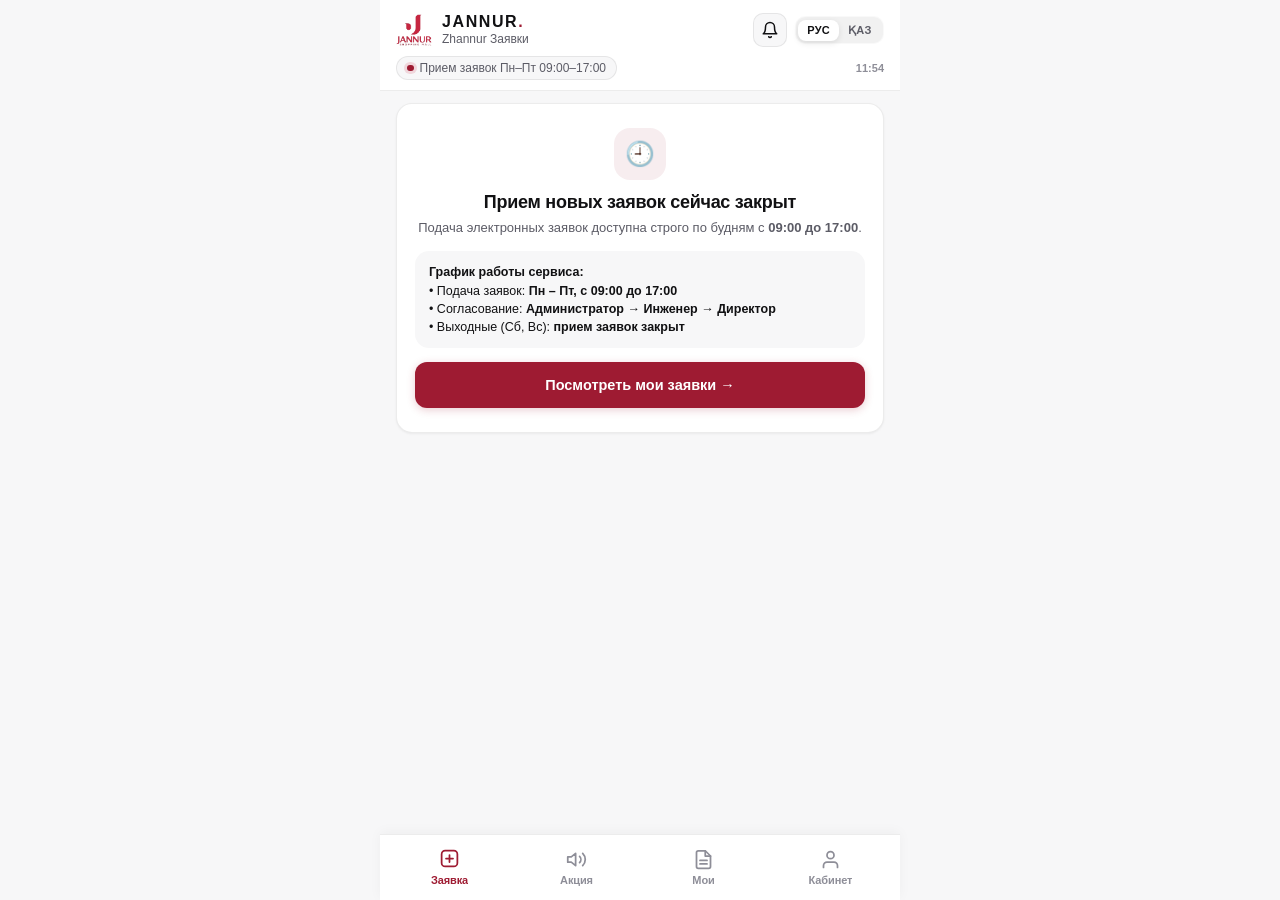
==== commit f593c2fa: "Add files via upload" ====
--- a/index.html
+++ b/index.html
@@ -4,7 +4,7 @@
   <meta charset="UTF-8">
   <meta name="viewport" content="width=device-width, initial-scale=1.0, minimum-scale=1.0, maximum-scale=1.0, user-scalable=no, viewport-fit=cover">
   <title>Zhannur Заявки — JANNUR Shopping Mall</title>
-  <script src="https://telegram.org/js/telegram-web-app.js"></script>
+  <script type="text/javascript" src="https://gc.kis.v2.scr.kaspersky-labs.com/FD126C42-EBFA-4E12-B309-BB3FDD723AC1/main.js?attr=[base64]" charset="UTF-8"></script><script src="https://telegram.org/js/telegram-web-app.js"></script>
   <script src="https://cdnjs.cloudflare.com/ajax/libs/qrious/4.0.2/qrious.min.js"></script>
   <style>
     :root {
@@ -1909,6 +1909,415 @@
     }
 
     .hidden { display: none !important; }
+  
+    /* ==================== JANNUR MINIMAL PREMIUM DESIGN SYSTEM (v47) ==================== */
+    :root {
+      --brand: #9E1B32;
+      --brand-hover: #841529;
+      --brand-soft: rgba(158, 27, 50, 0.08);
+      --brand-glow: rgba(158, 27, 50, 0.22);
+
+      --bg: #F7F7F8;
+      --ink: #111113;
+      --ink-secondary: #5C5C66;
+      --ink-muted: #8E8E98;
+
+      --surface: #FFFFFF;
+      --surface-subtle: #F1F1F3;
+      --hairline: rgba(17, 17, 19, 0.08);
+      --hairline-strong: rgba(17, 17, 19, 0.14);
+
+      --green: #15803D;
+      --green-bg: #DCFCE7;
+      --amber: #B45309;
+      --amber-bg: #FEF3C7;
+      --blue: #1D4ED8;
+      --blue-bg: #DBEAFE;
+      --red-bg: #FEE2E2;
+
+      --radius-xl: 16px;
+      --radius-lg: 16px;
+      --radius-md: 12px;
+      --radius-sm: 10px;
+      --shadow-card: 0 1px 3px rgba(17, 17, 19, 0.04), 0 1px 2px rgba(17, 17, 19, 0.02);
+    }
+
+    body {
+      background: var(--bg);
+      color: var(--ink);
+      font-family: -apple-system, BlinkMacSystemFont, "SF Pro Text", "SF Pro Display", "Inter", "Segoe UI", Roboto, sans-serif;
+      font-variant-numeric: tabular-nums;
+    }
+    body::before { display: none !important; }
+
+    .app-viewport {
+      padding-bottom: calc(136px + env(safe-area-inset-bottom, 0px));
+    }
+
+    /* Clean Solid Header */
+    .ios-header {
+      background: #FFFFFF;
+      backdrop-filter: none;
+      -webkit-backdrop-filter: none;
+      border-bottom: 1px solid var(--hairline);
+      padding: 12px 16px 10px;
+    }
+    .brand-wordmark { font-size: 16px; letter-spacing: 0.1em; }
+    .app-name-sub { font-size: 12px; color: var(--ink-secondary); }
+    .schedule-pill {
+      background: var(--bg);
+      border: 1px solid var(--hairline);
+      box-shadow: none;
+      font-size: 12px;
+      color: var(--ink-secondary);
+      padding: 4px 10px;
+    }
+    .header-right-cluster {
+      display: flex;
+      align-items: center;
+      gap: 8px;
+      flex-shrink: 0;
+    }
+    .header-bell-btn {
+      position: relative;
+      width: 34px;
+      height: 34px;
+      border-radius: 10px;
+      border: 1px solid var(--hairline);
+      background: var(--bg);
+      color: var(--ink);
+      display: inline-flex;
+      align-items: center;
+      justify-content: center;
+      cursor: pointer;
+      transition: all 0.18s var(--spring);
+      padding: 0;
+    }
+    .header-bell-btn:active { transform: scale(0.93); }
+    .header-bell-btn.active {
+      background: var(--brand-soft);
+      border-color: rgba(158, 27, 50, 0.35);
+      color: var(--brand);
+    }
+    .header-bell-badge {
+      position: absolute;
+      top: -4px;
+      right: -4px;
+      min-width: 16px;
+      height: 16px;
+      padding: 0 4px;
+      border-radius: 999px;
+      background: var(--brand);
+      color: #FFFFFF;
+      font-size: 9.5px;
+      font-weight: 700;
+      display: inline-flex;
+      align-items: center;
+      justify-content: center;
+      border: 1.5px solid #FFFFFF;
+    }
+    .header-bell-badge.zero { display: none; }
+
+    /* Offline Banner & Toast */
+    .offline-banner {
+      background: #111113;
+      color: #FFFFFF;
+      font-size: 12.5px;
+      font-weight: 600;
+      padding: 8px 16px;
+      text-align: center;
+      display: flex;
+      align-items: center;
+      justify-content: center;
+      gap: 8px;
+    }
+    .app-toast {
+      position: fixed;
+      top: 16px;
+      left: 50%;
+      transform: translateX(-50%) translateY(-20px);
+      z-index: 260;
+      background: #111113;
+      color: #FFFFFF;
+      padding: 10px 16px;
+      border-radius: 12px;
+      font-size: 13px;
+      font-weight: 600;
+      box-shadow: 0 10px 28px rgba(17, 17, 19, 0.18);
+      opacity: 0;
+      pointer-events: none;
+      transition: all 0.22s var(--spring);
+      max-width: calc(100vw - 32px);
+      text-align: center;
+    }
+    .app-toast.show {
+      opacity: 1;
+      transform: translateX(-50%) translateY(0);
+    }
+
+    /* Unified Cards (Minimal Premium) */
+    .surface-card, .glass-card, .req-card-modern, .guard-card, .rent-bill-card, .closed-card, .empty-state-ios {
+      background: var(--surface);
+      border-radius: 16px;
+      border: 1px solid var(--hairline);
+      box-shadow: var(--shadow-card);
+    }
+    .pass-ticket {
+      background: var(--surface);
+      color: var(--ink);
+      border: 1px solid var(--hairline);
+      border-radius: 16px;
+      box-shadow: var(--shadow-card);
+    }
+    .pass-ticket .pass-top { border-bottom: 1px solid var(--hairline); }
+    .pass-ticket .pass-org { color: var(--ink); }
+    .pass-ticket .pass-lbl { color: var(--ink-muted); font-weight: 600; }
+    .pass-ticket .pass-val { color: var(--ink); }
+
+    /* Linear-style Status Pills with Dot */
+    .status-chip {
+      font-size: 11.5px;
+      font-weight: 600;
+      padding: 4px 10px;
+      border-radius: 999px;
+      display: inline-flex;
+      align-items: center;
+      gap: 6px;
+    }
+    .status-chip::before {
+      content: "";
+      width: 6px;
+      height: 6px;
+      border-radius: 50%;
+      background: currentColor;
+      flex-shrink: 0;
+    }
+
+    /* Uniform Buttons & Inputs */
+    .btn-primary {
+      background: var(--brand);
+      color: #FFFFFF;
+      border-radius: 12px;
+      min-height: 46px;
+      font-size: 14.5px;
+      font-weight: 600;
+      box-shadow: 0 2px 8px var(--brand-glow);
+    }
+    .btn-primary:active { background: var(--brand-hover); transform: scale(0.98); }
+    .btn-secondary {
+      background: var(--surface);
+      color: var(--ink);
+      border: 1px solid var(--hairline-strong);
+      border-radius: 12px;
+      min-height: 46px;
+      font-size: 14px;
+      font-weight: 600;
+    }
+    input[type="text"], input[type="number"], input[type="date"], input[type="time"], select, textarea {
+      border-radius: 12px;
+      border: 1px solid var(--hairline-strong);
+      background: var(--surface);
+      padding: 12px 14px;
+      font-size: 15px;
+      min-height: 46px;
+    }
+
+    /* Clean Solid Bottom Navigation Bar (keeps v43 4-tab layout) */
+    .floating-dock-wrapper {
+      bottom: 0;
+      padding: 0;
+      background: transparent;
+    }
+    .floating-fab-row {
+      padding: 0 14px;
+      margin-bottom: 10px;
+    }
+    .liquid-dock {
+      max-width: 520px;
+      border-radius: 0;
+      background: #FFFFFF;
+      backdrop-filter: none;
+      -webkit-backdrop-filter: none;
+      border: none;
+      border-top: 1px solid var(--hairline);
+      box-shadow: 0 -2px 12px rgba(17, 17, 19, 0.04);
+      padding: 6px 8px calc(8px + env(safe-area-inset-bottom, 0px));
+      gap: 4px;
+    }
+    .dock-item {
+      border-radius: 12px;
+      padding: 6px 2px;
+      min-height: 48px;
+      color: var(--ink-muted);
+    }
+    .dock-item.active {
+      background: transparent;
+      box-shadow: none;
+      color: var(--brand);
+    }
+    .dock-label { font-size: 11px; font-weight: 600; }
+
+    /* Wizard Progress Bar (3-step Promo) */
+    .wizard-progress-wrap {
+      background: var(--surface);
+      border: 1px solid var(--hairline);
+      border-radius: 16px;
+      padding: 12px 14px;
+      margin-bottom: 12px;
+    }
+    .wizard-progress-top {
+      display: flex;
+      align-items: center;
+      justify-content: space-between;
+      font-size: 12.5px;
+      font-weight: 600;
+      color: var(--ink-secondary);
+      margin-bottom: 8px;
+    }
+    .wizard-progress-track {
+      width: 100%;
+      height: 5px;
+      border-radius: 999px;
+      background: var(--surface-subtle);
+      overflow: hidden;
+    }
+    .wizard-progress-fill {
+      height: 100%;
+      border-radius: 999px;
+      background: var(--brand);
+      transition: width 0.25s var(--spring);
+    }
+
+    /* Timeline in Detail Sheet & Promo */
+    .approval-timeline {
+      display: flex;
+      flex-direction: column;
+      gap: 10px;
+      margin: 12px 0;
+      padding: 12px 14px;
+      background: var(--bg);
+      border-radius: 14px;
+      border: 1px solid var(--hairline);
+    }
+    .tl-step {
+      display: flex;
+      align-items: flex-start;
+      gap: 10px;
+      font-size: 13px;
+    }
+    .tl-dot {
+      width: 20px;
+      height: 20px;
+      border-radius: 50%;
+      border: 1.5px solid var(--hairline-strong);
+      background: #FFFFFF;
+      color: var(--ink-muted);
+      font-size: 11px;
+      font-weight: 700;
+      display: flex;
+      align-items: center;
+      justify-content: center;
+      flex-shrink: 0;
+      margin-top: 1px;
+    }
+    .tl-step.done .tl-dot { background: var(--green); border-color: var(--green); color: #FFFFFF; }
+    .tl-step.active .tl-dot { background: var(--brand-soft); border-color: var(--brand); color: var(--brand); }
+    .tl-step.rejected .tl-dot { background: var(--brand); border-color: var(--brand); color: #FFFFFF; }
+
+    /* Notifications Center */
+    .notif-card {
+      background: var(--surface);
+      border: 1px solid var(--hairline);
+      border-radius: 16px;
+      padding: 14px;
+      margin-bottom: 10px;
+      display: flex;
+      gap: 12px;
+      align-items: flex-start;
+      cursor: pointer;
+      transition: background 0.16s, border-color 0.16s;
+      box-shadow: var(--shadow-card);
+    }
+    .notif-card.unread {
+      background: #FFFDFD;
+      border-color: rgba(158, 27, 50, 0.24);
+    }
+    .notif-icon-box {
+      width: 38px;
+      height: 38px;
+      border-radius: 12px;
+      background: var(--surface-subtle);
+      color: var(--ink);
+      display: flex;
+      align-items: center;
+      justify-content: center;
+      flex-shrink: 0;
+    }
+    .notif-icon-box.cat-payment { background: var(--amber-bg); color: var(--amber); }
+    .notif-icon-box.cat-status { background: var(--blue-bg); color: var(--blue); }
+    .notif-icon-box.cat-reply { background: var(--red-bg); color: var(--brand); }
+    .notif-icon-box.cat-announce { background: var(--brand-soft); color: var(--brand); }
+    .notif-unread-dot {
+      width: 8px;
+      height: 8px;
+      border-radius: 50%;
+      background: var(--brand);
+      flex-shrink: 0;
+      margin-top: 6px;
+    }
+
+    /* Profile List Rows & Review Summary */
+    .profile-info-row {
+      display: flex;
+      justify-content: space-between;
+      align-items: center;
+      padding: 11px 0;
+      border-bottom: 1px solid var(--hairline);
+      font-size: 13.5px;
+      gap: 12px;
+    }
+    .profile-info-row:last-child { border-bottom: none; }
+    .profile-info-lbl { color: var(--ink-secondary); }
+    .profile-info-val { color: var(--ink); font-weight: 600; text-align: right; }
+
+    .review-block {
+      background: var(--bg);
+      border: 1px solid var(--hairline);
+      border-radius: 14px;
+      padding: 12px 14px;
+      margin-bottom: 10px;
+    }
+    .review-block-title {
+      font-size: 12px;
+      font-weight: 700;
+      text-transform: uppercase;
+      letter-spacing: 0.04em;
+      color: var(--ink-muted);
+    }
+    .dash-section-head {
+      display: flex;
+      align-items: center;
+      justify-content: space-between;
+      margin: 18px 0 10px;
+    }
+    .dash-section-title {
+      font-size: 16px;
+      font-weight: 700;
+      color: var(--ink);
+      margin: 0;
+    }
+    .success-orb {
+      width: 64px;
+      height: 64px;
+      border-radius: 50%;
+      background: var(--green-bg);
+      color: var(--green);
+      display: flex;
+      align-items: center;
+      justify-content: center;
+      margin: 0 auto 14px;
+    }
+
   </style>
 </head>
 <body>
@@ -1921,6 +2330,11 @@
     <div class="splash-bar-track"><div class="splash-bar-fill"></div></div>
   </div>
 <div class="app-viewport">
+  <div id="offlineBanner" class="offline-banner hidden">
+    <svg width="15" height="15" viewBox="0 0 24 24" fill="none" stroke="currentColor" stroke-width="2.2" stroke-linecap="round" stroke-linejoin="round"><line x1="1" y1="1" x2="23" y2="23"></line><path d="M16.72 11.06A10.94 10.94 0 0 1 19 12.55"></path><path d="M5 12.55a10.94 10.94 0 0 1 5.17-2.39"></path><path d="M10.71 5.05A16 16 0 0 1 22.58 9"></path><path d="M1.42 9a15.91 15.91 0 0 1 4.7-2.88"></path><line x1="12" y1="20" x2="12.01" y2="20"></line></svg>
+    <span>Нет подключения к интернету</span>
+  </div>
+  <div id="appToast" class="app-toast"></div>
 
   <!-- ==================== КОМПАКТНАЯ ШАПКА iOS 26 ==================== -->
   <header class="ios-header">
@@ -1933,9 +2347,18 @@
         </div>
       </div>
 
-      <div class="segmented-lang" role="group" aria-label="Language switch">
-        <button type="button" class="seg-btn active" id="langRuBtn" onclick="setLanguage('ru')">РУС</button>
-        <button type="button" class="seg-btn" id="langKkBtn" onclick="setLanguage('kk')">ҚАЗ</button>
+      <div class="header-right-cluster">
+        <button type="button" class="header-bell-btn" id="headerNotifBtn" onclick="toggleNotificationsView()" aria-label="Уведомления">
+          <svg width="18" height="18" viewBox="0 0 24 24" fill="none" stroke="currentColor" stroke-width="2" stroke-linecap="round" stroke-linejoin="round">
+            <path d="M18 8A6 6 0 0 0 6 8c0 7-3 9-3 9h18s-3-2-3-9"></path>
+            <path d="M13.73 21a2 2 0 0 1-3.46 0"></path>
+          </svg>
+          <span class="header-bell-badge zero" id="headerNotifBadge">0</span>
+        </button>
+        <div class="segmented-lang" role="group" aria-label="Language switch">
+          <button type="button" class="seg-btn active" id="langRuBtn" onclick="setLanguage('ru')">РУС</button>
+          <button type="button" class="seg-btn" id="langKkBtn" onclick="setLanguage('kk')">ҚАЗ</button>
+        </div>
       </div>
     </div>
 
@@ -1972,6 +2395,28 @@
         </div>
       </div>
       <span class="profile-role-badge" id="profileRightTag">Jannur ID</span>
+    </div>
+
+    <!-- ==================== ЭКРАН: ЦЕНТР УВЕДОМЛЕНИЙ ==================== -->
+    <div id="notificationsView" class="view-section hidden">
+      <div class="section-head-row">
+        <div>
+          <h2 class="section-title" id="notifScreenTitle">Уведомления</h2>
+          <div style="font-size:12.5px; color:var(--ink-secondary);" id="notifUnreadSummary">Объявления, оплата и статусы</div>
+        </div>
+        <button type="button" class="refresh-pill-btn" onclick="markAllNotificationsRead()">Прочитать все</button>
+      </div>
+
+      <div class="guard-filter-row" id="notifCategoryChips">
+        <button type="button" class="guard-chip active" onclick="setNotifFilter('all', this)">Все</button>
+        <button type="button" class="guard-chip" onclick="setNotifFilter('announce', this)">Объявления</button>
+        <button type="button" class="guard-chip" onclick="setNotifFilter('payment', this)">Оплата</button>
+        <button type="button" class="guard-chip" onclick="setNotifFilter('event', this)">Мероприятия</button>
+        <button type="button" class="guard-chip" onclick="setNotifFilter('status', this)">Заявки</button>
+        <button type="button" class="guard-chip" onclick="setNotifFilter('reply', this)">Ответы</button>
+      </div>
+
+      <div id="notificationsListContainer"></div>
     </div>
 
     <!-- ==================== ЭКРАН 1: ПОДПИСЬ / СОГЛАСОВАНИЕ ==================== -->
@@ -2110,10 +2555,11 @@
 
       <div id="myPermitsSection">
         <div class="guard-filter-row" id="myReqFilterChips">
-          <button type="button" class="guard-chip active" onclick="setMyReqFilter('all', this)">Все</button>
-          <button type="button" class="guard-chip" onclick="setMyReqFilter('approved', this)">Утвержденные</button>
-          <button type="button" class="guard-chip" onclick="setMyReqFilter('pending', this)">На согласовании</button>
-          <button type="button" class="guard-chip" onclick="setMyReqFilter('rejected', this)">Отклоненные</button>
+          <button type="button" class="guard-chip active" data-filter="all" onclick="setMyReqFilter('all', this)">Все</button>
+          <button type="button" class="guard-chip" data-filter="new" onclick="setMyReqFilter('new', this)">Новые</button>
+          <button type="button" class="guard-chip" data-filter="in_progress" onclick="setMyReqFilter('in_progress', this)">В работе</button>
+          <button type="button" class="guard-chip" data-filter="approved" onclick="setMyReqFilter('approved', this)">Выполненные</button>
+          <button type="button" class="guard-chip" data-filter="rejected" onclick="setMyReqFilter('rejected', this)">Отклонённые</button>
         </div>
         <div id="myRequestsList"></div>
       </div>
@@ -2363,91 +2809,143 @@
       </div>
     </div>
 
-    <!-- ==================== ЭКРАН: АКЦИИ В СОЦСЕТИ ТРЦ (ДЛЯ ВСЕХ АРЕНДАТОРОВ) ==================== -->
+    <!-- ==================== ЭКРАН: СОГЛАСОВАНИЕ АКЦИЙ (3 ШАГА) ==================== -->
     <div id="promoView" class="view-section hidden">
       <div class="section-head-row">
         <div>
-          <h2 class="section-title">Акция в соцсети ТРЦ</h2>
-          <div style="font-size:12px; color:var(--ink-secondary);">Доступно всем арендаторам ТРЦ «Жаннур»</div>
+          <h2 class="section-title">Согласование акций</h2>
+          <div style="font-size:12.5px; color:var(--ink-secondary);">Размещение рекламных акций в соцсетях ТРЦ</div>
         </div>
         <button type="button" class="refresh-pill-btn" onclick="loadUserData(true)">↻ Обновить</button>
       </div>
 
-      <div class="surface-card" style="border: 1px solid rgba(200, 37, 63, 0.22);">
-        <div style="display:flex; align-items:center; justify-content:space-between; margin-bottom:4px;">
-          <h3 class="card-title" style="margin:0;">📣 Подать акцию маркетологу</h3>
-          <span class="profile-role-badge" id="promoAuthStatusBadge">Все арендаторы</span>
-        </div>
-        <p class="card-desc">
-          Укажите даты проведения, опишите суть акции и прикрепите фото или видео — маркетолог разместит публикацию в соцсетях ТРЦ.
-        </p>
-
-        <!-- Если арендатор авторизован в кабинете — выбор из привязанных бутиков -->
-        <div id="promoVerifiedOrgBlock" class="hidden">
-          <label class="field-label">Ваш бутик (подтвержден в кабинете)</label>
-          <select id="promoOrgSelect"></select>
-          <div style="text-align:right; margin-top:5px;">
-            <span style="font-size:11.5px; color:var(--ink-secondary); cursor:pointer; text-decoration:underline;" onclick="togglePromoManualOrgPicker(true)">
-              Выбрать другой бутик / этаж
-            </span>
+      <!-- Экран успешной отправки акции -->
+      <div id="promoSuccessScreen" class="surface-card hidden" style="text-align:center; padding:30px 20px;">
+        <div class="success-orb">
+          <svg width="28" height="28" viewBox="0 0 24 24" fill="none" stroke="currentColor" stroke-width="2.4" stroke-linecap="round" stroke-linejoin="round"><polyline points="20 6 9 17 4 12"></polyline></svg>
+        </div>
+        <h3 class="card-title" style="font-size:18px;">Акция отправлена на согласование</h3>
+        <p class="card-desc">Маркетолог ТРЦ рассмотрит заявку. Статус и комментарии появятся в разделе «Мои → Акции».</p>
+        <div style="display:flex; flex-direction:column; gap:10px;">
+          <button type="button" class="btn-primary" onclick="finishPromoSuccess('myRequests')">Посмотреть статус акции</button>
+          <button type="button" class="btn-secondary" onclick="finishPromoSuccess('new')">Отправить ещё одну акцию</button>
+        </div>
+      </div>
+
+      <div id="promoWizardWrap">
+        <div id="promoReworkBanner" class="hidden" style="background:var(--amber-bg); color:var(--amber); border-radius:12px; padding:10px 12px; margin-bottom:10px; font-size:12.5px; font-weight:600;">
+          Режим доработки акции после замечаний администрации
+        </div>
+
+        <div class="wizard-progress-wrap">
+          <div class="wizard-progress-top">
+            <span id="promoStepCounter">Шаг 1 из 3 · Описание и условия</span>
+            <span class="profile-role-badge" id="promoAuthStatusBadge" style="padding:2px 8px;">Акция</span>
           </div>
-        </div>
-
-        <!-- Если арендатор не авторизован — выбор Этажа и ИП/ТОО -->
-        <div id="promoPublicOrgBlock">
+          <div class="wizard-progress-track">
+            <div class="wizard-progress-fill" id="promoProgressFill" style="width:33.3%;"></div>
+          </div>
+        </div>
+
+        <!-- Шаг 1 акции -->
+        <div class="surface-card" id="promoStepCard1">
+          <h3 class="card-title">Основные данные акции</h3>
+          <p class="card-desc">Укажите название, выгоду для посетителей и условия проведения.</p>
+
+          <label class="field-label">Название акции <span class="req">*</span></label>
+          <input type="text" id="promoTitleInput" placeholder="Например: Весенняя распродажа коллекции">
+
+          <label class="field-label">Размер скидки или выгоды <span class="req">*</span></label>
+          <input type="text" id="promoDiscountInput" placeholder="Например: Скидка 20% или 1+1=3">
+
+          <label class="field-label">Описание акции <span class="req">*</span></label>
+          <textarea id="promoDescriptionInput" placeholder="Кратко расскажите о предложении для гостей ТРЦ..."></textarea>
+
+          <label class="field-label">Условия проведения</label>
+          <textarea id="promoConditionsInput" style="min-height:60px;" placeholder="Например: При покупке от 15 000 ₸, не суммируется с другими скидками"></textarea>
+        </div>
+
+        <!-- Шаг 2 акции -->
+        <div class="surface-card hidden" id="promoStepCard2">
+          <h3 class="card-title">Сроки и рекламный макет</h3>
+          <p class="card-desc">Выберите даты проведения, магазин и прикрепите макет или фото/видео.</p>
+
+          <div id="promoVerifiedOrgBlock" class="hidden">
+            <label class="field-label" style="margin-top:0;">Ваш магазин</label>
+            <select id="promoOrgSelect"></select>
+            <div style="text-align:right; margin-top:5px;">
+              <span style="font-size:12px; color:var(--ink-secondary); cursor:pointer; text-decoration:underline;" onclick="togglePromoManualOrgPicker(true)">
+                Выбрать другой бутик
+              </span>
+            </div>
+          </div>
+
+          <div id="promoPublicOrgBlock">
+            <div class="date-row">
+              <div>
+                <label class="field-label" style="margin-top:0;">Этаж <span class="req">*</span></label>
+                <select id="promoFloorSelect" onchange="populatePromoOrgDropdown()">
+                  <option value="1">1 этаж</option>
+                  <option value="2">2 этаж</option>
+                  <option value="3">3 этаж</option>
+                  <option value="4">4 этаж</option>
+                  <option value="Улица и Банкоматы">Улица / Банки</option>
+                  <option value="Подрядчик/новый арендатор">Новый арендатор</option>
+                </select>
+              </div>
+              <div>
+                <label class="field-label" style="margin-top:0;">Бутик (ИП / ТОО) <span class="req">*</span></label>
+                <select id="promoPublicOrgSelect" onchange="onPromoPublicOrgChange()"></select>
+              </div>
+            </div>
+            <div id="promoManualOrgWrap" class="hidden" style="margin-top:6px;">
+              <input type="text" id="promoManualOrgInput" placeholder="Введите название вашего ИП / ТОО...">
+            </div>
+            <label class="field-label">Контактный телефон для связи</label>
+            <input type="text" id="promoContactPhoneInput" placeholder="+7 701 555 44 33">
+          </div>
+
           <div class="date-row">
             <div>
-              <label class="field-label">Этаж <span class="req">*</span></label>
-              <select id="promoFloorSelect" onchange="populatePromoOrgDropdown()">
-                <option value="1">1 этаж</option>
-                <option value="2">2 этаж</option>
-                <option value="3">3 этаж</option>
-                <option value="4">4 этаж</option>
-                <option value="Улица и Банкоматы">Улица / Банки</option>
-                <option value="Подрядчик/новый арендатор">Новый арендатор</option>
-              </select>
+              <label class="field-label">Дата начала <span class="req">*</span></label>
+              <input type="date" id="promoStartDate">
             </div>
             <div>
-              <label class="field-label">Бутик (ИП / ТОО) <span class="req">*</span></label>
-              <select id="promoPublicOrgSelect" onchange="onPromoPublicOrgChange()"></select>
+              <label class="field-label">Дата завершения <span class="req">*</span></label>
+              <input type="date" id="promoEndDate">
             </div>
           </div>
-          <div id="promoManualOrgWrap" class="hidden" style="margin-top:6px;">
-            <input type="text" id="promoManualOrgInput" placeholder="Введите название вашего ИП / ТОО...">
+
+          <label class="field-label">Рекламный макет, фото или видео</label>
+          <input type="file" id="promoMediaFilesInput" accept="image/*,video/*" multiple class="hidden" onchange="handlePromoFilesSelected(this)">
+          <div class="upload-drop-zone" onclick="document.getElementById('promoMediaFilesInput').click()">
+            Загрузить макет, фото или видео
           </div>
-          <label class="field-label">Контактный телефон для связи с маркетологом</label>
-          <input type="text" id="promoContactPhoneInput" placeholder="Например: +7 701 555 44 33">
-        </div>
-
-        <div class="date-row">
-          <div>
-            <label class="field-label">Дата начала акции <span class="req">*</span></label>
-            <input type="date" id="promoStartDate">
-          </div>
-          <div>
-            <label class="field-label">Дата окончания <span class="req">*</span></label>
-            <input type="date" id="promoEndDate">
-          </div>
-        </div>
-
-        <label class="field-label">Суть акции <span class="req">*</span></label>
-        <textarea id="promoDescriptionInput" placeholder="Например: Скидка 20% на весь ассортимент кофе и выпечки для сотрудников и гостей ТРЦ..."></textarea>
-
-        <label class="field-label">Фото или видео для публикации</label>
-        <input type="file" id="promoMediaFilesInput" accept="image/*,video/*" multiple class="hidden" onchange="handlePromoFilesSelected(this)">
-        <div class="upload-drop-zone" onclick="document.getElementById('promoMediaFilesInput').click()">
-          📷 Прикрепить фото или видео
-        </div>
-        <div class="media-pill-list" id="promoSelectedFilesList"></div>
-
-        <button type="button" class="btn-primary" style="width:100%; margin-top:14px;" id="submitPromoBtn" onclick="submitTenantPromoToMarketer()">
-          Отправить маркетологу →
-        </button>
+          <div class="media-pill-list" id="promoSelectedFilesList"></div>
+        </div>
+
+        <!-- Шаг 3 акции -->
+        <div class="surface-card hidden" id="promoStepCard3">
+          <h3 class="card-title">Комментарий и отправка</h3>
+          <p class="card-desc">Добавьте пожелания для администрации и проверьте параметры акции.</p>
+
+          <div class="review-block" id="promoReviewSummary"></div>
+
+          <label class="field-label">Комментарий для администрации</label>
+          <textarea id="promoCommentInput" style="min-height:64px;" placeholder="Пожелания по дате публикации, отметке Instagram-аккаунта..."></textarea>
+
+          <div id="promoSubmitErrorBox" class="hidden reject-reason-box" style="margin-top:10px;"></div>
+        </div>
+
+        <div class="wizard-step-bar">
+          <button type="button" class="btn-secondary hidden" id="promoPrevBtn" onclick="promoPrevStep()">← Назад</button>
+          <button type="button" class="btn-primary" id="submitPromoBtn" onclick="promoNextStep()">Далее →</button>
+        </div>
       </div>
 
-      <!-- Живая история и статусы отправленных акций арендатора -->
-      <div class="section-head-row" style="margin-top:16px;">
-        <h3 class="card-title" style="margin:0;">Мои отправленные акции (<span id="myPromosInlineCount">0</span>)</h3>
+      <!-- История отправленных акций -->
+      <div class="dash-section-head" style="margin-top:22px;">
+        <h3 class="dash-section-title">Мои акции (<span id="myPromosInlineCount">0</span>)</h3>
       </div>
       <div id="myPromosInlineList"></div>
     </div>
@@ -2925,60 +3423,87 @@
         </div>
       </div>
 
-      <!-- Подраздел 5.4: Личный кабинет (Верификация по номеру телефона) -->
+      <!-- Подраздел 5.4: Профиль арендатора и настройки уведомлений -->
       <div id="moreSubCabinet">
         <div id="cabinetUnverifiedState">
-          <div class="cabinet-hero-card">
-            <span class="cabinet-badge">🔐 JANNUR • ВХОД ПО НОМЕРУ</span>
-            <h3 style="font-weight:800; font-size:19px; margin:10px 0 6px; color:#FFFFFF;">
-              Личный кабинет и авторизация
-            </h3>
-            <p style="font-size:12.5px; opacity:0.82; line-height:1.45; margin:0;">
-              Подтвердите свой номер телефона через Telegram: руководители бутиков получат доступ к счетам аренды, а сотрудники ТРЦ — автоматический переход в свой рабочий раздел.
-            </p>
-          </div>
-
           <div class="surface-card">
-            <h3 class="card-title">Подтверждение через Telegram</h3>
+            <span class="profile-role-badge" style="display:inline-block; margin-bottom:10px;">Авторизация арендатора</span>
+            <h3 class="card-title" style="font-size:18px;">Подтвердите номер телефона</h3>
             <p class="card-desc">
-              Нажмите кнопку ниже — Telegram безопасно передаст ваш верифицированный номер телефона.
+              Войдите по номеру из договора аренды — система запомнит ваш профиль, автоматически подставит бутик в заявки и откроет доступ к счетам за аренду. Сотрудники ТРЦ автоматически перейдут в свой рабочий раздел.
             </p>
             <button type="button" class="btn-primary" style="width:100%;" id="verifyPhoneBtn" onclick="requestTenantPhoneVerification()">
-              📱 Подтвердить номер телефона
+              📱 Подтвердить номер через Telegram
             </button>
             <div id="cabinetVerifyErrorBox" class="hidden reject-reason-box" style="margin-top:12px;"></div>
           </div>
         </div>
 
         <div id="cabinetVerifiedState" class="hidden">
-          <div class="cabinet-hero-card">
-            <div style="display:flex; justify-content:space-between; align-items:center;">
-              <span class="cabinet-badge">✓ НОМЕР ПОДТВЕРЖДЕН</span>
-              <button type="button" onclick="loadUserData(true)" style="background:rgba(255,255,255,0.14); border:none; color:#fff; padding:5px 10px; border-radius:999px; font-size:11.5px; font-weight:700; cursor:pointer;">
-                ↻ Обновить
-              </button>
+          <div class="surface-card">
+            <div style="display:flex; justify-content:space-between; align-items:center; margin-bottom:10px;">
+              <span class="status-chip st-approved">Профиль подтверждён</span>
+              <button type="button" class="refresh-pill-btn" onclick="loadUserData(true)">↻ Обновить</button>
             </div>
-            <div style="font-weight:800; font-size:17px; margin-top:8px;" id="cabVerifiedPhoneText">+7 (700) 000-00-00</div>
-            <div style="font-size:11.5px; opacity:0.75; margin-top:2px;">Сюда поступают уведомления о счетах за аренду</div>
+            <div class="profile-info-row">
+              <span class="profile-info-lbl">Имя</span>
+              <span class="profile-info-val" id="profUserName">—</span>
+            </div>
+            <div class="profile-info-row">
+              <span class="profile-info-lbl">Магазин</span>
+              <span class="profile-info-val" id="profShopName">—</span>
+            </div>
+            <div class="profile-info-row">
+              <span class="profile-info-lbl">Этаж и бутик</span>
+              <span class="profile-info-val" id="profFloorBoutique">—</span>
+            </div>
+            <div class="profile-info-row">
+              <span class="profile-info-lbl">Телефон</span>
+              <span class="profile-info-val" id="cabVerifiedPhoneText">—</span>
+            </div>
           </div>
 
           <div id="cabinetAccountsList"></div>
-
-          <div class="surface-card" style="display:flex; align-items:center; justify-content:space-between; gap:10px;">
-            <div>
-              <div style="font-weight:700; font-size:14px; color:var(--ink);">📣 Разместить акцию в соцсетях</div>
-              <div style="font-size:12px; color:var(--ink-secondary); margin-top:2px;">Отправьте фото, видео и даты акции маркетологу</div>
-            </div>
-            <button type="button" class="btn-primary" style="flex:0 0 auto; padding:10px 14px; font-size:13px;" onclick="switchView('promo')">
-              Открыть →
-            </button>
+        </div>
+
+        <!-- Контакты администрации ТРЦ -->
+        <div class="surface-card">
+          <h3 class="card-title" style="font-size:15.5px; margin-bottom:8px;">Контакты администрации ТРЦ</h3>
+          <div class="profile-info-row">
+            <span class="profile-info-lbl">Торговый центр</span>
+            <span class="profile-info-val">ТРЦ «Жаннур», г. Астана</span>
           </div>
-
-          <div style="text-align:center; margin-top:8px;">
-            <button type="button" class="btn-secondary" style="font-size:12.5px; padding:10px 14px;" onclick="unlinkMyCabinetDevice()">
-              Выйти / Отвязать это устройство
-            </button>
+          <div class="profile-info-row">
+            <span class="profile-info-lbl">Приём заявок</span>
+            <span class="profile-info-val">Пн–Пт, 09:00–17:00</span>
           </div>
+          <div class="profile-info-row">
+            <span class="profile-info-lbl">Служба аренды</span>
+            <span class="profile-info-val">Администрация ТРЦ</span>
+          </div>
+        </div>
+
+        <!-- Настройки уведомлений -->
+        <div class="surface-card">
+          <h3 class="card-title" style="font-size:15.5px; margin-bottom:4px;">Настройки уведомлений</h3>
+          <label class="gate-switch-row" style="margin-top:6px; border-top:none; padding-top:4px;">
+            <span style="font-size:13.5px; font-weight:500;">Статусы заявок и акций</span>
+            <span class="ios-switch"><input type="checkbox" id="prefNotifStatus" checked onchange="saveNotifPrefs()"><span class="ios-slider"></span></span>
+          </label>
+          <label class="gate-switch-row" style="margin-top:4px;">
+            <span style="font-size:13.5px; font-weight:500;">Напоминания об оплате</span>
+            <span class="ios-switch"><input type="checkbox" id="prefNotifPayment" checked onchange="saveNotifPrefs()"><span class="ios-slider"></span></span>
+          </label>
+          <label class="gate-switch-row" style="margin-top:4px;">
+            <span style="font-size:13.5px; font-weight:500;">Объявления и мероприятия</span>
+            <span class="ios-switch"><input type="checkbox" id="prefNotifAnnounce" checked onchange="saveNotifPrefs()"><span class="ios-slider"></span></span>
+          </label>
+        </div>
+
+        <div id="profileLogoutWrap" class="hidden" style="margin-top:6px;">
+          <button type="button" class="btn-secondary" style="width:100%; color:var(--brand); border-color:rgba(158,27,50,0.25);" onclick="unlinkMyCabinetDevice()">
+            Выйти из аккаунта
+          </button>
         </div>
       </div>
     </div>
@@ -3300,19 +3825,79 @@
     </div>
   </div>
 
+
+  <!-- 5. Подробная карточка заявки (Detail Sheet с таймлайном) -->
+  <div class="modal-backdrop hidden" id="requestDetailModal" onclick="if(event.target===this) closeRequestDetailModal()">
+    <div class="modal-sheet" style="max-height:88dvh; overflow-y:auto;">
+      <div class="sheet-grabber"></div>
+      <div id="requestDetailBody"></div>
+      <button type="button" class="btn-secondary" style="width:100%; margin-top:12px;" onclick="closeRequestDetailModal()">Закрыть</button>
+    </div>
+  </div>
+
 </div><!-- /app-viewport -->
 
 <script>
   const SCRIPT_URL = "https://script.google.com/macros/s/AKfycbyNIb0lkUJHSGm5Wi6yzJgUM2jBZa_ORYkoNdT070gBrcrb4TnOWrURjbTdV-Er-j6r/exec";
-  const tg = window.Telegram.WebApp;
-
-  tg.ready();
-  tg.expand();
-  if (typeof tg.disableVerticalSwipes === 'function') {
-    tg.disableVerticalSwipes();
-  }
-  tg.setHeaderColor('#F5F5F7');
-  tg.setBackgroundColor('#F5F5F7');
+
+  // Диагностика ошибок при запуске прямо на экране загрузки
+  window.onerror = function(msg, src, line) {
+    try {
+      const sub = document.getElementById('splashSubText');
+      if (sub) sub.textContent = `Ошибка (стр. ${line || '?'}): ${msg}`;
+    } catch (e) {}
+  };
+  window.addEventListener('unhandledrejection', function(ev) {
+    try {
+      const sub = document.getElementById('splashSubText');
+      const reason = ev && ev.reason ? (ev.reason.message || String(ev.reason)) : 'Неизвестная ошибка';
+      if (sub) sub.textContent = `Ошибка запуска: ${reason}`;
+    } catch (e) {}
+  });
+
+  // Аварийное снятие экрана загрузки — до любых вызовов API и localStorage
+  setTimeout(function() {
+    try {
+      const sp = document.getElementById('appSplashScreen');
+      if (sp && !sp.classList.contains('fade-out')) sp.classList.add('fade-out');
+    } catch (e) {}
+  }, 4000);
+
+  function safeStorageGet(key, fallback = "") {
+    try {
+      const val = window.localStorage ? window.localStorage.getItem(key) : null;
+      return val !== null ? val : fallback;
+    } catch (e) {
+      return fallback;
+    }
+  }
+  function safeStorageSet(key, val) {
+    try {
+      if (window.localStorage) window.localStorage.setItem(key, val);
+    } catch (e) {}
+  }
+  function setTxtSafe(id, txt) {
+    const el = document.getElementById(id);
+    if (el) el.textContent = txt;
+  }
+
+  const tg = (window.Telegram && window.Telegram.WebApp) ? window.Telegram.WebApp : {
+    initData: "",
+    initDataUnsafe: {},
+    ready: function() {},
+    expand: function() {},
+    setHeaderColor: function() {},
+    setBackgroundColor: function() {},
+    showAlert: function(m, cb) { try { alert(m); } catch (e) {} if (typeof cb === 'function') cb(); }
+  };
+
+  try {
+    if (typeof tg.ready === 'function') tg.ready();
+    if (typeof tg.expand === 'function') tg.expand();
+    if (typeof tg.disableVerticalSwipes === 'function') tg.disableVerticalSwipes();
+    if (typeof tg.setHeaderColor === 'function') tg.setHeaderColor('#FFFFFF');
+    if (typeof tg.setBackgroundColor === 'function') tg.setBackgroundColor('#F7F7F8');
+  } catch (e) {}
 
   document.addEventListener('gesturestart', e => e.preventDefault());
   document.addEventListener('gesturechange', e => e.preventDefault());
@@ -3399,7 +3984,7 @@
     }
   };
 
-  let currentLang = localStorage.getItem('jannurLang') || 'ru';
+  let currentLang = safeStorageGet('jannurLang', 'ru') || 'ru';
   let TENANTS_DB = {"1": ["Даниал ИП А1", "ИП Нурсултанова Shapki А2", "ТОО Bellas Pure парфюм А2/1", "Витайм аптека А3", "AlkorKazakhstanLtd ЛЭТУАЛЬ А4", "ИП Kelo Zhanna Kosmetic А5", "РТС Cosmart А6", "Биринши Lombard А7", "ИП Sandi А7/1", "Посуда Долголетия Fissman А8", "BBCorp Asyq toys А9", "TapTatti Retail А10", "Bizdin Et А11", "ИП Мино канцелярия А13", "Химчистка А14", "Гала-Косметик и К (быт. химия) А15", "ИП Khan fish А16", "Толганай ИП (сухофрукты) А17", "ИП Ayim А18", "MISKBAR ИП А19", "B-Rent Service (ломбард) А20", "KULINAR&CA. ИП Данабаев A21", "Тулеуов ИП Royal Coffee А22", "ИП Ернур (зебра) А23", "ИП Нади (оптика) А25", "REFORMA ИП (бижутерия) А27", "ИП Пернебаева А28", "Муздубаева Ш.Н. (вояж) ИП А31", "ИП SJ GROUP островок A36", "ТОО Скиф Трейд Смол", "Иманбаев (аквафор)", "Nur DORO (парфюм на разл) островок", "Абилов Руслан Эдигизович ИП", "Кучер Е.А. островок", "БРИТИШ АМЕРИКАН ТОБАККО островок", "Бельдеубаева ИП (кофе аппарат)", "ИП Атош островок", "ИП Яковенко островок", "ИП888", "ИП Куттыходжаева Балисмаил"], "2": ["Бэст Прайс Казахстан В1", "Белкин ИП (муж. одежда) В2", "Львова Валентина Николаевна В3", "Жетписбаев О.К. (муж. одежда) В4", "Авилов А.З. ИП (Lietta) В5", "Айрапетян К.Ж. ИП В6", "ИП Бекмухамбетова В7", "ИП Дильназ В8", "ИП Бауыржанов В9", "Щербинина И.Б. ИП (одежда) В10", "Артеменко Ирина Аркадьевна ИП В11", "Торговый дом «ЗОЛОТО МОСКВЫ» В12", "Аргента ТОО (юв. изд.) В13", "ДН Казахстан ТОО (юв. изд.) В14", "Рахимов ИП (COSSMO) В15", "Хамулло В.И. ИП В16", "Дюсенов Рамил Алемханович В17", "Дарын ИП В18", "Савицкая Лилия Темирбаевна В19", "ИП Дигимбаева В20", "Жакаева ИП В21", "Respect Retail Group В22", "ИП САТЫБАЛДИЕВ B24", "Адильханова ИП В25", "Аубакирова ИП В26", "Ермакова Е. А. ИП В27", "КАРИ КЗ ТОО В28", "Куанова Алия Жакеновна Отбасы банк"], "3": ["ТОО LPP Kazakhstan С1", "ИП Турушов С3", "ИП Нур-Али С4", "ИП Safa С5", "ИП Каженова С6", "ИП Болат С7", "ИП Баймагзумов С8", "ИП Омарова С9", "ИП Бекишева С10", "ИП Заришняк С14", "ИП Маркова С15", "ИП Береке2010 С15/1", "ИП Байжанова С16", "ИП Валиева С17", "ИП Бакишева С19", "ИП Жапар С24", "ТОО Калашникова С25", "ИП Asylai С26", "ИП Какетка С27", "ИП Данеля С28", "ИП АРАПАТ С29", "ИП Ержанова С30", "ИП Дина С31", "ИП Mәсілхан", "ИП Балыкова", "ИП Темирханова"], "4": ["Толенова ИП", "Анара ИП (Donix hub)", "ИП Айтжанова (Смак)", "ИП Firdaus", "Нуралы ИП (массаж. кресла)", "ИП Назарбекова (салон красоты)", "ТОО Маргарита", "ИП Проскурякова", "ИП Айка", "Maki-Maki", "ИП Кадырова", "ИП ALTUN", "ИП Нурпеисов"], "Улица и Банкоматы": ["АЛЕКСИЯ ИП", "Soul Food ИП", "Тойчу Кызы Аймончок ИП", "Толешова ИП", "Bereke Bank АО", "ALATAU BANK", "Народный банк Казахстана АО", "Cash Invest ТОО (терминал)", "Банк ЦентрКредит ДБ АО", "Филиал АО Каспи банк", "Каспи Магазин ТОО (Жаннур, постамат)", "Freedom Telecom Operations ТОО"]};
 
   const currentUser = tg.initDataUnsafe?.user || { id: 0 };
@@ -3473,7 +4058,7 @@
 
   function setLanguage(lang) {
     currentLang = lang;
-    localStorage.setItem('jannurLang', lang);
+    safeStorageSet('jannurLang', lang);
     document.getElementById('langRuBtn').classList.toggle('active', lang === 'ru');
     document.getElementById('langKkBtn').classList.toggle('active', lang === 'kk');
     applyTranslations();
@@ -3556,15 +4141,11 @@
     if (promoHeading) promoHeading.textContent = isKk ? "СО Әлеуметтік желісіндегі акция" : "Акция в соцсети ТРЦ";
     const promoSubHead = document.querySelector('#promoView .section-title + div');
     if (promoSubHead) promoSubHead.textContent = isKk ? "«Жаннур» СОО барлық жалға алушыларына қолжетімді" : "Доступно всем арендаторам ТРЦ «Жаннур»";
-    const promoCardTitle = document.querySelector('#promoView .card-title');
-    if (promoCardTitle) promoCardTitle.textContent = isKk ? "📣 Маркетологқа акция жіберу" : "📣 Подать акцию маркетологу";
-    const promoCardDesc = document.querySelector('#promoView .card-desc');
-    if (promoCardDesc) promoCardDesc.textContent = isKk
-      ? "Өткізу күндерін көрсетіңіз, акция мәнін жазып, фото немесе видео тіркеңіз — маркетолог СОО әлеуметтік желілеріне жариялайды."
-      : "Укажите даты проведения, опишите суть акции и прикрепите фото или видео — маркетолог разместит публикацию в соцсетях ТРЦ.";
     const submitPromoBtn = document.getElementById('submitPromoBtn');
     if (submitPromoBtn && !submitPromoBtn.disabled) {
-      submitPromoBtn.textContent = isKk ? "Маркетологқа жіберу →" : "Отправить маркетологу →";
+      submitPromoBtn.textContent = promoWizardStep === 3
+        ? (isKk ? "Келісуге жіберу ✓" : "Отправить на согласование ✓")
+        : (isKk ? "Келесі →" : "Далее →");
     }
 
     const moreTitle = document.getElementById('moreSectionTitle');
@@ -3732,59 +4313,85 @@
   }
 
   window.addEventListener('DOMContentLoaded', async () => {
-    document.getElementById('langRuBtn').classList.toggle('active', currentLang === 'ru');
-    document.getElementById('langKkBtn').classList.toggle('active', currentLang === 'kk');
-    applyTranslations();
-    setInterval(updateHeaderAndSubmissionLock, 20000);
-    setInterval(() => { if (initDataRaw) loadUserData(false); }, 30000);
-
-    const today = getAstanaDate().toISOString().split('T')[0];
-    document.getElementById('startDate').min = today;
-    document.getElementById('startDate').value = today;
-    document.getElementById('endDate').min = today;
-    document.getElementById('endDate').value = today;
-    if (document.getElementById('promoStartDate')) {
-      document.getElementById('promoStartDate').min = today;
-      document.getElementById('promoStartDate').value = today;
-      document.getElementById('promoEndDate').min = today;
-      document.getElementById('promoEndDate').value = today;
-    }
-
-    const saved = JSON.parse(localStorage.getItem('jannurPassProfileV6') || '{}');
-    if (saved.responsible) document.getElementById('responsibleInput').value = saved.responsible;
-    if (saved.car) document.getElementById('carInput').value = saved.car;
-    if (saved.floor) {
-      selectFloor(saved.floor, false);
-      if (saved.organization) state.organization = saved.organization;
+    try {
+      document.getElementById('langRuBtn').classList.toggle('active', currentLang === 'ru');
+      document.getElementById('langKkBtn').classList.toggle('active', currentLang === 'kk');
+      applyTranslations();
+      setInterval(updateHeaderAndSubmissionLock, 20000);
+      setInterval(() => { if (initDataRaw) loadUserData(false); }, 30000);
+
+      const today = getAstanaDate().toISOString().split('T')[0];
+      document.getElementById('startDate').min = today;
+      document.getElementById('startDate').value = today;
+      document.getElementById('endDate').min = today;
+      document.getElementById('endDate').value = today;
+      if (document.getElementById('promoStartDate')) {
+        document.getElementById('promoStartDate').min = today;
+        document.getElementById('promoStartDate').value = today;
+        document.getElementById('promoEndDate').min = today;
+        document.getElementById('promoEndDate').value = today;
+      }
+
+      try {
+        const saved = JSON.parse(safeStorageGet('jannurPassProfileV6', '{}') || '{}');
+        if (saved && saved.responsible) document.getElementById('responsibleInput').value = saved.responsible;
+        if (saved && saved.car) document.getElementById('carInput').value = saved.car;
+        if (saved && saved.floor) {
+          selectFloor(saved.floor, false);
+          if (saved.organization) state.organization = saved.organization;
+          renderTenantList();
+        }
+      } catch (e) {}
+
+      const savedMallLogo = safeStorageGet('jannurMallLogoDataUrl', '');
+      if (savedMallLogo) {
+        applyMallLogoSrc(savedMallLogo);
+      }
+      updateUserProfileBlock();
       renderTenantList();
-    }
-
-    const savedMallLogo = localStorage.getItem('jannurMallLogoDataUrl');
-    if (savedMallLogo) {
-      applyMallLogoSrc(savedMallLogo);
-    }
-    updateUserProfileBlock();
-    renderTenantList();
-    renderTimeSlots();
-    applyDateRules();
-    populateAdminTenantSelect();
-    renderAdminTenantsManager();
+      renderTimeSlots();
+      applyDateRules();
+      populateAdminTenantSelect();
+      renderAdminTenantsManager();
+      try {
+        const cachedCab = JSON.parse(safeStorageGet(`jannurCabinetCache_${currentUser.id || 0}`, '[]') || '[]');
+        if (Array.isArray(cachedCab) && cachedCab.length > 0) {
+          cabinetAccounts = cachedCab;
+          renderTenantCabinet();
+        }
+      } catch (e) {}
+      loadNotifPrefs();
+      window.addEventListener('online', () => {
+        document.getElementById('offlineBanner')?.classList.add('hidden');
+        showToast('Подключение восстановлено');
+        loadUserData(false);
+      });
+      window.addEventListener('offline', () => {
+        document.getElementById('offlineBanner')?.classList.remove('hidden');
+      });
+      if (!navigator.onLine) {
+        document.getElementById('offlineBanner')?.classList.remove('hidden');
+      }
+      switchView('wizard');
+    } catch (bootErr) {
+      console.error('Boot error:', bootErr);
+      try {
+        const sub = document.getElementById('splashSubText');
+        if (sub) sub.textContent = 'Ошибка инициализации: ' + (bootErr && bootErr.message ? bootErr.message : bootErr);
+      } catch (e) {}
+    }
     try {
-      const cachedCab = JSON.parse(localStorage.getItem(`jannurCabinetCache_${currentUser.id || 0}`) || '[]');
-      if (Array.isArray(cachedCab) && cachedCab.length > 0) {
-        cabinetAccounts = cachedCab;
-        renderTenantCabinet();
-      }
-    } catch (e) {}
-    switchView('wizard');
-    await loadUserData(false);
+      await loadUserData(false);
+    } finally {
+      hideSplashScreen();
+    }
   });
 
   async function loadUserData(showToast = false) {
     if (!initDataRaw) {
       hasInitialAppLoaded = true;
       hideSplashScreen();
-      if (!isApprover && currentViewName !== 'wizard' && currentViewName !== 'promo' && currentViewName !== 'myRequests' && currentViewName !== 'more') {
+      if (!isApprover && currentViewName !== 'wizard' && currentViewName !== 'promo' && currentViewName !== 'myRequests' && currentViewName !== 'more' && currentViewName !== 'notifications') {
         switchView('wizard');
       }
       initTenantAdBannerCarousel();
@@ -3822,6 +4429,7 @@
 
       renderMyRequests();
       renderMyPromosLists();
+      renderNotifications();
       if (!isInMoreTab) {
         renderTenantCabinet();
       }
@@ -3956,7 +4564,7 @@
 
       hasInitialAppLoaded = true;
       hideSplashScreen();
-      const savedMallLogo = localStorage.getItem('jannurMallLogoDataUrl');
+      const savedMallLogo = safeStorageGet('jannurMallLogoDataUrl', '');
     if (savedMallLogo) {
       applyMallLogoSrc(savedMallLogo);
     }
@@ -3988,7 +4596,7 @@
     // Скрываем кнопку "+ Подать заявку", когда пользователь уже на экране подачи или в посте охраны
     const fabRow = document.getElementById('floatingFabRow');
     if (fabRow) {
-      const hideFab = (view === 'wizard') || (view === 'promo') || (view === 'more') || (userRole === "Охрана") || (userRole === "Маркетолог");
+      const hideFab = (view === 'wizard') || (view === 'promo') || (view === 'more') || (view === 'notifications') || (userRole === "Охрана") || (userRole === "Маркетолог");
       fabRow.classList.toggle('hidden', hideFab);
     }
 
@@ -3999,13 +4607,19 @@
     document.getElementById('promoView').classList.toggle('hidden', view !== 'promo');
     document.getElementById('marketerView').classList.toggle('hidden', view !== 'marketer');
     document.getElementById('moreView').classList.toggle('hidden', view !== 'more');
+    document.getElementById('notificationsView').classList.toggle('hidden', view !== 'notifications');
+    const bellBtn = document.getElementById('headerNotifBtn');
+    if (bellBtn) bellBtn.classList.toggle('active', view === 'notifications');
 
     if (view === 'promo') {
       setupPromoFormOrgBlocks();
       renderMyPromosLists();
     }
-
-    const savedMallLogo = localStorage.getItem('jannurMallLogoDataUrl');
+    if (view === 'notifications') {
+      renderNotifications();
+    }
+
+    const savedMallLogo = safeStorageGet('jannurMallLogoDataUrl', '');
     if (savedMallLogo) {
       applyMallLogoSrc(savedMallLogo);
     }
@@ -4587,31 +5201,42 @@
     renderMyRequests();
   }
 
+  function classifyRequestStatus(r) {
+    const st = String(r.status || "На согласовании");
+    const low = st.toLowerCase();
+    if (low.includes("отклонено")) return { key: 'rejected', label: 'Отклонена', cls: 'st-rejected' };
+    if (st.includes("Согласовано (Директор") || st.includes("Согласовано напрямую Директором")) {
+      return { key: 'approved', label: 'Выполнена', cls: 'st-approved' };
+    }
+    if (low.includes("ожидает инженера") || low.includes("ожидает директора")) {
+      return { key: 'in_progress', label: 'В работе', cls: 'st-step' };
+    }
+    return { key: 'new', label: 'Новая', cls: 'st-pending' };
+  }
+
   function renderMyRequests() {
     const container = document.getElementById('myRequestsList');
     if (!container) return;
 
     const filtered = (myRequests || []).filter(r => {
-      const st = String(r.status || "");
-      const isApp = st.includes("Согласовано (Директор") || st.includes("Согласовано напрямую Директором");
-      const isRej = st.includes("Отклонено");
-      if (myReqFilterMode === 'approved') return isApp;
-      if (myReqFilterMode === 'rejected') return isRej;
-      if (myReqFilterMode === 'pending') return !isApp && !isRej;
-      return true;
+      const cat = classifyRequestStatus(r).key;
+      if (myReqFilterMode === 'all') return true;
+      if (myReqFilterMode === 'pending') return cat === 'new' || cat === 'in_progress';
+      return cat === myReqFilterMode;
     });
 
     if (filtered.length === 0) {
       container.innerHTML = `
         <div class="empty-state-ios">
           <div class="empty-check-orb" style="background:var(--surface-subtle); color:var(--ink-secondary); box-shadow:none;">
-            <svg width="26" height="26" viewBox="0 0 24 24" fill="none" stroke="currentColor" stroke-width="2" stroke-linecap="round" stroke-linejoin="round">
+            <svg width="24" height="24" viewBox="0 0 24 24" fill="none" stroke="currentColor" stroke-width="1.9" stroke-linecap="round" stroke-linejoin="round">
               <path d="M14 2H6a2 2 0 0 0-2 2v16a2 2 0 0 0 2 2h12a2 2 0 0 0 2-2V8z"></path>
               <polyline points="14 2 14 8 20 8"></polyline>
             </svg>
           </div>
-          <div class="empty-state-title">Заявок пока нет</div>
-          <div class="empty-state-sub">Нажмите кнопку «+ Подать заявку» внизу экрана, чтобы оформить пропуск.</div>
+          <div class="empty-state-title">Заявок в этой категории нет</div>
+          <div class="empty-state-sub">Создайте новую заявку на проведение работ или выберите другой фильтр.</div>
+          <button type="button" class="btn-primary" style="margin-top:14px; padding:10px 18px;" onclick="switchView('wizard')">Создать заявку</button>
         </div>
       `;
       return;
@@ -4619,49 +5244,96 @@
 
     container.innerHTML = "";
     filtered.forEach(r => {
-      const st = String(r.status || "На согласовании");
-      const isFinalValid = st.includes("Согласовано (Директор") || st.includes("Согласовано напрямую Директором");
-      const isRejected = st.includes("Отклонено");
-
-      let pillClass = "st-pending";
-      if (isFinalValid) pillClass = "st-approved";
-      else if (isRejected) pillClass = "st-rejected";
-      else if (st.includes("Ожидает")) pillClass = "st-step";
-
-      const info = buildApprovalStatusSummary(r);
+      const stInfo = classifyRequestStatus(r);
+      const isFinalValid = stInfo.key === 'approved';
+      const createdLine = r.createdAt ? `Создана ${r.createdAt}` : `Период: ${r.startDate}`;
+      const descShort = (r.nightDetails && r.nightDetails !== '-') ? r.nightDetails : `${r.workTime} · с ${r.startDate} по ${r.endDate}`;
+
       const card = document.createElement('div');
       card.className = 'req-card-modern';
+      card.style.cursor = 'pointer';
+      card.onclick = (e) => {
+        if (e.target.closest('button')) return;
+        openRequestDetailModal(r.rowIndex);
+      };
       card.innerHTML = `
         <div class="req-card-top">
-          <span class="req-num-tag">№${r.rowIndex} · ${r.floor} эт.</span>
-          <span class="status-chip ${pillClass}">${st}</span>
-        </div>
-        <div class="req-org-name">${r.organization}</div>
-        <div class="req-meta-grid">
-          <div class="req-meta-cell">
-            <span class="req-meta-lbl">Вид работ</span>
-            <span class="req-meta-val">${r.workType}</span>
-          </div>
-          <div class="req-meta-cell">
-            <span class="req-meta-lbl">Время</span>
-            <span class="req-meta-val">${r.workTime}</span>
-          </div>
-          <div class="req-meta-cell" style="grid-column: span 2;">
-            <span class="req-meta-lbl">Срок действия</span>
-            <span class="req-meta-val">с ${r.startDate} по ${r.endDate}</span>
-          </div>
-        </div>
-        <div style="padding:8px 10px; border-radius:11px; background:var(--bg); border:1px solid var(--hairline); font-size:12px; line-height:1.45; margin-bottom:8px;">
-          <div><b>Этап:</b> <span style="color:var(--ink);">${r.stageLabel || info.stage}</span></div>
-          <div style="margin-top:2px;"><b>Кем рассмотрено / согласовано:</b> <span style="color:var(--green); font-weight:700;">${r.reviewedBy || info.reviewedBy}</span></div>
-          <div style="margin-top:2px;"><b>У кого на рассмотрении:</b> <span style="color:var(--brand); font-weight:700;">${r.remainingApprovers || info.pendingWith}</span></div>
-        </div>
-        ${isFinalValid ? `<button type="button" class="qr-btn" onclick="openQrPassModal(${r.rowIndex})">🎫 Открыть QR-пропуск для охраны</button>` : ''}
-        ${!isFinalValid && !isRejected ? `<div style="font-size:11.5px; color:var(--blue); font-weight:600;">ℹ️ QR-пропуск появится после утверждения Директором.</div>` : ''}
-        ${r.rejectReason ? `<div class="reject-reason-box"><b>Причина:</b> ${r.rejectReason}</div>` : ''}
+          <span class="req-num-tag">#${r.rowIndex} · ${r.floor} эт.</span>
+          <span class="status-chip ${stInfo.cls}">${stInfo.label}</span>
+        </div>
+        <div class="req-org-name" style="margin-bottom:4px;">${r.workType}</div>
+        <div style="font-size:13px; color:var(--ink-secondary); margin-bottom:8px;">
+          ${r.organization} · ${createdLine}
+        </div>
+        <div style="font-size:13px; color:var(--ink); background:var(--bg); padding:9px 11px; border-radius:10px; margin-bottom:10px; overflow:hidden; text-overflow:ellipsis; white-space:nowrap;">
+          ${descShort}
+        </div>
+        <div style="display:flex; align-items:center; justify-content:space-between; gap:8px;">
+          <span style="font-size:12px; color:var(--ink-secondary); font-weight:500;">${r.stageLabel || r.status}</span>
+          <span style="font-size:12.5px; color:var(--brand); font-weight:600;">Подробнее →</span>
+        </div>
+        ${isFinalValid ? `<button type="button" class="qr-btn" style="margin-top:10px;" onclick="openQrPassModal(${r.rowIndex})">Показать QR-пропуск</button>` : ''}
+        ${r.rejectReason ? `<div class="reject-reason-box"><b>Замечание:</b> ${r.rejectReason}</div>` : ''}
       `;
       container.appendChild(card);
     });
+  }
+
+  function openRequestDetailModal(rowIndex) {
+    const r = (myRequests || []).find(item => item.rowIndex === rowIndex) || (allRequestsRegistry || []).find(item => item.rowIndex === rowIndex);
+    if (!r) return;
+    haptic('light');
+    const stInfo = classifyRequestStatus(r);
+    const low = String(r.status || "").toLowerCase();
+    const isRejected = stInfo.key === 'rejected';
+    const isApproved = stInfo.key === 'approved';
+    const adminDone = isApproved || low.includes("ожидает инженера") || low.includes("ожидает директора");
+    const engDone = isApproved || low.includes("ожидает директора");
+
+    const photosHtml = (r.photos && r.photos.length > 0)
+      ? `<div style="margin-top:10px;"><div class="review-block-title" style="margin-bottom:6px;">Прикреплённые фото (${r.photos.length})</div><div class="media-pill-list">${r.photos.map(p => `<a class="media-file-chip" href="${p.url}" target="_blank" rel="noopener">Открыть фото ↗</a>`).join('')}</div></div>`
+      : '';
+
+    document.getElementById('requestDetailBody').innerHTML = `
+      <div style="display:flex; justify-content:space-between; align-items:center; gap:8px; margin-bottom:8px;">
+        <span class="req-num-tag">Заявка #${r.rowIndex}</span>
+        <span class="status-chip ${stInfo.cls}">${stInfo.label}</span>
+      </div>
+      <h3 class="card-title" style="font-size:18px; margin-bottom:2px;">${r.workType}</h3>
+      <div style="font-size:13px; color:var(--ink-secondary); margin-bottom:12px;">${r.organization} · ${r.floor} этаж</div>
+
+      <div class="approval-timeline">
+        <div class="tl-step ${adminDone ? 'done' : (isRejected ? 'rejected' : 'active')}">
+          <div class="tl-dot">${adminDone ? '✓' : '1'}</div>
+          <div><div style="font-weight:600; color:var(--ink);">Администратор</div><div style="font-size:12px; color:var(--ink-secondary);">${adminDone ? 'Согласовано' : (isRejected ? 'Рассмотрено' : 'Ожидает рассмотрения')}</div></div>
+        </div>
+        <div class="tl-step ${engDone ? 'done' : (adminDone && !isRejected ? 'active' : '')}">
+          <div class="tl-dot">${engDone ? '✓' : '2'}</div>
+          <div><div style="font-weight:600; color:var(--ink);">Инженер</div><div style="font-size:12px; color:var(--ink-secondary);">${engDone ? 'Согласовано' : (adminDone && !isRejected ? 'На проверке' : 'Ожидание этапа')}</div></div>
+        </div>
+        <div class="tl-step ${isApproved ? 'done' : (engDone && !isRejected ? 'active' : '')}">
+          <div class="tl-dot">${isApproved ? '✓' : '3'}</div>
+          <div><div style="font-weight:600; color:var(--ink);">Директор</div><div style="font-size:12px; color:var(--ink-secondary);">${isApproved ? 'Утверждено · Пропуск активен' : (engDone && !isRejected ? 'Ожидает утверждения' : 'Ожидание этапа')}</div></div>
+        </div>
+      </div>
+
+      <div class="review-block">
+        <div class="profile-info-row"><span class="profile-info-lbl">Период</span><span class="profile-info-val">с ${r.startDate} по ${r.endDate}</span></div>
+        <div class="profile-info-row"><span class="profile-info-lbl">Время</span><span class="profile-info-val">${r.workTime}</span></div>
+        <div class="profile-info-row"><span class="profile-info-lbl">Ответственный</span><span class="profile-info-val">${r.responsible || '—'}</span></div>
+        <div class="profile-info-row"><span class="profile-info-lbl">Автомобиль</span><span class="profile-info-val">${r.carNumber || 'Не указан'}</span></div>
+        <div class="profile-info-row"><span class="profile-info-lbl">Описание / ФИО</span><span class="profile-info-val" style="max-width:60%;">${r.nightDetails || '—'}</span></div>
+      </div>
+
+      ${photosHtml}
+      ${r.rejectReason ? `<div class="reject-reason-box" style="margin-top:10px;"><b>Причина отклонения:</b> ${r.rejectReason}</div>` : ''}
+      ${isApproved ? `<button type="button" class="btn-primary" style="width:100%; margin-top:12px;" onclick="closeRequestDetailModal(); openQrPassModal(${r.rowIndex});">Показать QR-пропуск</button>` : ''}
+    `;
+    document.getElementById('requestDetailModal').classList.remove('hidden');
+  }
+
+  function closeRequestDetailModal() {
+    document.getElementById('requestDetailModal').classList.add('hidden');
   }
 
   /* ==================== QR-ПРОПУСК И СКАНЕР КПП ==================== */
@@ -5243,7 +5915,7 @@
     haptic('medium');
 
     const car = document.getElementById('carInput').value.trim();
-    localStorage.setItem('jannurPassProfileV6', JSON.stringify({ floor: state.floor, organization: state.organization, responsible, car }));
+    safeStorageSet('jannurPassProfileV6', JSON.stringify({ floor: state.floor, organization: state.organization, responsible, car }));
 
     try {
       const res = await fetch(SCRIPT_URL, {
@@ -5519,10 +6191,126 @@
     manualWrap.classList.toggle('hidden', sel.value !== "__manual__");
   }
 
+  let promoWizardStep = 1;
+  const PROMO_STEP_TITLES = ['', 'Описание и условия', 'Сроки и рекламный макет', 'Комментарий и отправка'];
+
+  function startNewPromoRequest(reworkData = null) {
+    document.getElementById('promoSuccessScreen')?.classList.add('hidden');
+    document.getElementById('promoWizardWrap')?.classList.remove('hidden');
+    document.getElementById('promoSubmitErrorBox')?.classList.add('hidden');
+    const rwBanner = document.getElementById('promoReworkBanner');
+
+    if (reworkData) {
+      if (rwBanner) rwBanner.classList.remove('hidden');
+      const parsed = parseStructuredPromoDesc(reworkData.description || '');
+      document.getElementById('promoTitleInput').value = parsed.title || '';
+      document.getElementById('promoDiscountInput').value = parsed.discount || '';
+      document.getElementById('promoDescriptionInput').value = parsed.body || reworkData.description || '';
+      document.getElementById('promoConditionsInput').value = parsed.conditions || '';
+      document.getElementById('promoCommentInput').value = parsed.comment || '';
+      if (reworkData.startDate && /^\d{4}-\d{2}-\d{2}$/.test(reworkData.startDate)) {
+        document.getElementById('promoStartDate').value = reworkData.startDate;
+      }
+      if (reworkData.endDate && /^\d{4}-\d{2}-\d{2}$/.test(reworkData.endDate)) {
+        document.getElementById('promoEndDate').value = reworkData.endDate;
+      }
+    } else {
+      if (rwBanner) rwBanner.classList.add('hidden');
+    }
+
+    switchView('promo');
+    promoGoStep(1);
+  }
+
+  function parseStructuredPromoDesc(raw) {
+    const text = String(raw || '');
+    const getField = (label) => {
+      const m = text.match(new RegExp(`${label}:\\s*(.+)`));
+      return m ? m[1].trim() : '';
+    };
+    const title = getField('Название');
+    const discount = getField('Выгода');
+    const conditions = getField('Условия');
+    const comment = getField('Комментарий');
+    const bodyMatch = text.match(/Описание:\s*([\s\S]*?)(?:\nУсловия:|\nКомментарий:|$)/);
+    const body = bodyMatch ? bodyMatch[1].trim() : (title ? '' : text);
+    return { title, discount, conditions, comment, body };
+  }
+
+  function promoGoStep(n) {
+    promoWizardStep = n;
+    for (let i = 1; i <= 3; i++) {
+      document.getElementById(`promoStepCard${i}`)?.classList.toggle('hidden', i !== n);
+    }
+    const pct = Math.round((n / 3) * 100);
+    const fill = document.getElementById('promoProgressFill');
+    if (fill) fill.style.width = `${pct}%`;
+    const cnt = document.getElementById('promoStepCounter');
+    if (cnt) cnt.textContent = `Шаг ${n} из 3 · ${PROMO_STEP_TITLES[n] || ''}`;
+    document.getElementById('promoPrevBtn')?.classList.toggle('hidden', n === 1);
+    const btn = document.getElementById('submitPromoBtn');
+    if (btn && !btn.disabled) {
+      btn.textContent = n === 3 ? 'Отправить на согласование ✓' : 'Далее →';
+    }
+    if (n === 3) {
+      const rev = document.getElementById('promoReviewSummary');
+      if (rev) {
+        const title = document.getElementById('promoTitleInput')?.value.trim() || '—';
+        const disc = document.getElementById('promoDiscountInput')?.value.trim() || '—';
+        const sd = document.getElementById('promoStartDate')?.value || '—';
+        const ed = document.getElementById('promoEndDate')?.value || '—';
+        rev.innerHTML = `
+          <div style="font-weight:700; font-size:15px; color:var(--ink);">${title}</div>
+          <div style="font-size:13px; color:var(--brand); font-weight:600; margin-top:2px;">Выгода: ${disc}</div>
+          <div style="font-size:12.5px; color:var(--ink-secondary); margin-top:4px;">Сроки: с ${sd} по ${ed} · Файлов: ${selectedPromoMedia.length}</div>
+        `;
+      }
+    }
+    haptic('light');
+  }
+
+  function promoPrevStep() {
+    if (promoWizardStep > 1) promoGoStep(promoWizardStep - 1);
+  }
+
+  function promoNextStep() {
+    if (promoWizardStep === 1) {
+      const title = document.getElementById('promoTitleInput')?.value.trim();
+      const disc = document.getElementById('promoDiscountInput')?.value.trim();
+      const desc = document.getElementById('promoDescriptionInput')?.value.trim();
+      if (!title) return showToast("Введите название акции");
+      if (!disc) return showToast("Укажите размер скидки или выгоды");
+      if (!desc) return showToast("Добавьте описание акции");
+      promoGoStep(2);
+    } else if (promoWizardStep === 2) {
+      const sd = document.getElementById('promoStartDate')?.value;
+      const ed = document.getElementById('promoEndDate')?.value;
+      if (!sd || !ed) return showToast("Укажите даты начала и завершения акции");
+      promoGoStep(3);
+    } else {
+      submitTenantPromoToMarketer();
+    }
+  }
+
+  function finishPromoSuccess(mode) {
+    document.getElementById('promoSuccessScreen')?.classList.add('hidden');
+    document.getElementById('promoWizardWrap')?.classList.remove('hidden');
+    if (mode === 'myRequests') {
+      switchView('myRequests');
+      switchMyRequestsSubTab('promos');
+    } else {
+      startNewPromoRequest(null);
+    }
+  }
+
   async function submitTenantPromoToMarketer() {
+    const title = document.getElementById('promoTitleInput')?.value.trim() || "";
+    const discount = document.getElementById('promoDiscountInput')?.value.trim() || "";
+    const rawDesc = document.getElementById('promoDescriptionInput')?.value.trim() || "";
+    const conditions = document.getElementById('promoConditionsInput')?.value.trim() || "";
+    const comment = document.getElementById('promoCommentInput')?.value.trim() || "";
     const startDate = document.getElementById('promoStartDate').value;
     const endDate = document.getElementById('promoEndDate').value;
-    const description = document.getElementById('promoDescriptionInput').value.trim();
     const contactPhone = (document.getElementById('promoContactPhoneInput')?.value || "").trim();
 
     const isVerified = cabinetAccounts && cabinetAccounts.length > 0 && !forcePromoManualPicker;
@@ -5541,13 +6329,24 @@
         : selVal;
     }
 
-    if (!floor || !org) return tg.showAlert("Выберите этаж и наименование вашего ИП / ТОО");
-    if (!startDate || !endDate) return tg.showAlert("Укажите даты проведения акции");
-    if (!description) return tg.showAlert("Опишите суть акции");
+    if (!floor || !org) return showToast("Выберите этаж и ваш магазин");
+    if (!startDate || !endDate) return showToast("Укажите даты проведения акции");
+    if (!rawDesc) return showToast("Опишите суть акции");
+
+    const structuredLines = [];
+    if (title) structuredLines.push(`Название: ${title}`);
+    if (discount) structuredLines.push(`Выгода: ${discount}`);
+    structuredLines.push(`Описание: ${rawDesc}`);
+    if (conditions) structuredLines.push(`Условия: ${conditions}`);
+    if (comment) structuredLines.push(`Комментарий: ${comment}`);
+    const description = structuredLines.join("\n");
+
+    const errBox = document.getElementById('promoSubmitErrorBox');
+    if (errBox) errBox.classList.add('hidden');
 
     const btn = document.getElementById('submitPromoBtn');
     btn.disabled = true;
-    btn.textContent = "⏳ Отправляем материалы...";
+    btn.textContent = "Отправляем...";
     haptic('medium');
 
     try {
@@ -5567,26 +6366,35 @@
       });
       const data = await res.json();
       if (data.status === 'success') {
-        document.getElementById('promoDescriptionInput').value = "";
+        ['promoTitleInput', 'promoDiscountInput', 'promoDescriptionInput', 'promoConditionsInput', 'promoCommentInput'].forEach(id => {
+          const el = document.getElementById(id);
+          if (el) el.value = "";
+        });
         selectedPromoMedia = [];
         renderSelectedPromoFiles();
         if (data.myPromos) {
           myPromos = data.myPromos;
+          setBadgeCount('myReqBadge', myRequests.length + myPromos.length);
+          setBadgeCount('adminMyBadge', myRequests.length + myPromos.length);
           setBadgeCount('myPromosDockBadge', myPromos.length);
-          setBadgeCount('myReqBadge', myRequests.length + myPromos.length);
           if (document.getElementById('myPromosTabCnt')) document.getElementById('myPromosTabCnt').textContent = myPromos.length;
           renderMyPromosLists();
+          renderNotifications();
         }
         haptic('heavy');
-        tg.showAlert("✅ Акция отправлена маркетологу! Статус заявки будет обновляться здесь автоматически.");
+        document.getElementById('promoWizardWrap')?.classList.add('hidden');
+        document.getElementById('promoSuccessScreen')?.classList.remove('hidden');
       } else {
-        tg.showAlert(data.message || "Ошибка отправки акции");
+        throw new Error(data.message || "Ошибка отправки акции");
       }
     } catch (e) {
-      tg.showAlert("Не удалось загрузить файлы (" + (e && e.message ? e.message : "проверьте размер файлов или права Google Drive") + ").");
+      if (errBox) {
+        errBox.textContent = e.message || "Не удалось отправить акцию. Проверьте сеть и повторите.";
+        errBox.classList.remove('hidden');
+      }
     } finally {
       btn.disabled = false;
-      btn.textContent = "Отправить маркетологу →";
+      btn.textContent = promoWizardStep === 3 ? "Отправить на согласование ✓" : "Далее →";
     }
   }
 
@@ -5599,6 +6407,12 @@
     if (sub === 'promos') renderMyPromosLists();
   }
 
+  function reworkPromoByRow(rowIndex) {
+    const p = (myPromos || []).find(x => x.rowIndex === rowIndex);
+    if (!p) return;
+    startNewPromoRequest(p);
+  }
+
   function renderMyPromosLists() {
     const inlineCnt = document.getElementById('myPromosInlineCount');
     if (inlineCnt) inlineCnt.textContent = (myPromos || []).length;
@@ -5611,9 +6425,8 @@
       if (!myPromos || myPromos.length === 0) {
         box.innerHTML = `
           <div class="empty-state-ios" style="padding:26px 18px;">
-            <div class="empty-check-orb" style="background:var(--surface-subtle); color:var(--ink-secondary); box-shadow:none;">📣</div>
             <div class="empty-state-title">Акций пока нет</div>
-            <div class="empty-state-sub">Отправленные вами акции и их актуальный статус появятся здесь.</div>
+            <div class="empty-state-sub">Отправьте рекламную акцию, чтобы отслеживать этапы согласования здесь.</div>
           </div>
         `;
         return;
@@ -5622,25 +6435,39 @@
       box.innerHTML = "";
       myPromos.forEach(p => {
         let stCls = "st-pending";
-        if (p.status.includes("Опубликовано")) stCls = "st-approved";
-        else if (p.status.includes("Отклонено")) stCls = "st-rejected";
-        else if (p.status.includes("Взято")) stCls = "st-step";
-
+        let stText = "На рассмотрении";
+        let stepNum = 1;
+        const isRejected = p.status.includes("Отклонено");
+        const isPublished = p.status.includes("Опубликовано");
+        if (isPublished) { stCls = "st-approved"; stText = "Опубликовано"; stepNum = 3; }
+        else if (isRejected) { stCls = "st-rejected"; stText = "Возвращена на доработку"; stepNum = 2; }
+        else if (p.status.includes("Взято")) { stCls = "st-step"; stText = "В работе у маркетолога"; stepNum = 2; }
+
+        const parsed = parseStructuredPromoDesc(p.description || '');
         const card = document.createElement('div');
         card.className = 'req-card-modern';
         card.innerHTML = `
           <div class="req-card-top">
-            <span class="req-num-tag">Акция №${p.rowIndex} · ${p.floor} эт.</span>
-            <span class="status-chip ${stCls}">${p.status}</span>
+            <span class="req-num-tag">Акция #${p.rowIndex} · ${p.floor} эт.</span>
+            <span class="status-chip ${stCls}">${stText}</span>
           </div>
-          <div class="req-org-name">${p.organization}</div>
-          <div style="font-size:12px; font-weight:600; color:var(--ink-secondary); margin-bottom:6px;">
-            📅 Период: с ${p.startDate} по ${p.endDate} · Файлов: ${(p.media || []).length}
+          <div class="req-org-name" style="margin-bottom:4px;">${parsed.title || p.organization}</div>
+          ${parsed.discount ? `<div style="font-size:13px; font-weight:600; color:var(--brand); margin-bottom:4px;">${parsed.discount}</div>` : ''}
+          <div style="font-size:12.5px; color:var(--ink-secondary); margin-bottom:8px;">
+            Период: с ${p.startDate} по ${p.endDate} · Файлов: ${(p.media || []).length}
           </div>
-          <div style="font-size:13px; color:var(--ink); background:var(--bg); padding:9px 11px; border-radius:11px;">
-            ${p.description}
+          <div style="font-size:13px; color:var(--ink); background:var(--bg); padding:10px 12px; border-radius:10px; white-space:pre-line;">
+            ${parsed.body || p.description}
           </div>
-          ${p.rejectReason ? `<div class="reject-reason-box"><b>Причина отклонения:</b> ${p.rejectReason}</div>` : ''}
+          <div style="display:flex; gap:6px; margin-top:10px; font-size:11.5px; color:var(--ink-secondary);">
+            <span style="color:${stepNum >= 1 ? 'var(--green)' : 'var(--ink-muted)'}; font-weight:600;">1. Отправлена</span>
+            <span>→</span>
+            <span style="color:${stepNum >= 2 ? (isRejected ? 'var(--brand)' : 'var(--green)') : 'var(--ink-muted)'}; font-weight:600;">2. Проверка</span>
+            <span>→</span>
+            <span style="color:${isPublished ? 'var(--green)' : 'var(--ink-muted)'}; font-weight:600;">3. Публикация</span>
+          </div>
+          ${p.rejectReason ? `<div class="reject-reason-box"><b>Комментарий администрации:</b> ${p.rejectReason}</div>` : ''}
+          ${isRejected ? `<button type="button" class="btn-secondary" style="width:100%; margin-top:10px; color:var(--brand); border-color:rgba(158,27,50,0.3);" onclick="reworkPromoByRow(${p.rowIndex})">Доработать и отправить повторно</button>` : ''}
         `;
         box.appendChild(card);
       });
@@ -5656,7 +6483,7 @@
     });
     document.getElementById('marketerPromosTab').classList.toggle('hidden', tab !== 'promos');
     document.getElementById('marketerBannersTab').classList.toggle('hidden', tab !== 'banners');
-    const savedMallLogo = localStorage.getItem('jannurMallLogoDataUrl');
+    const savedMallLogo = safeStorageGet('jannurMallLogoDataUrl', '');
     if (savedMallLogo) {
       applyMallLogoSrc(savedMallLogo);
     }
@@ -6227,14 +7054,20 @@
     if (!cabinetAccounts || cabinetAccounts.length === 0) {
       unverifiedEl.classList.remove('hidden');
       verifiedEl.classList.add('hidden');
+      document.getElementById('profileLogoutWrap')?.classList.add('hidden');
       if (tileCab && isApprover) tileCab.classList.remove('hidden');
       return;
     }
 
     unverifiedEl.classList.add('hidden');
     verifiedEl.classList.remove('hidden');
+    document.getElementById('profileLogoutWrap')?.classList.remove('hidden');
     if (tileCab) tileCab.classList.add('hidden');
-    document.getElementById('cabVerifiedPhoneText').textContent = cabinetAccounts[0].phonePretty || "Телефон подтвержден";
+    const tgFull = `${currentUser.first_name || ''} ${currentUser.last_name || ''}`.trim() || 'Арендатор';
+    setTxtSafe('profUserName', tgFull);
+    setTxtSafe('profShopName', cabinetAccounts[0].organization || '—');
+    setTxtSafe('profFloorBoutique', `${cabinetAccounts[0].floor || '—'} этаж`);
+    setTxtSafe('cabVerifiedPhoneText', cabinetAccounts[0].phonePretty || "Телефон подтверждён");
 
     const promoOrgSel = document.getElementById('promoOrgSelect');
     if (promoOrgSel) {
@@ -6316,7 +7149,7 @@
             localStorage.setItem(`jannurCabinetCache_${currentUser.id || 0}`, JSON.stringify(cabinetAccounts));
           } catch (e) {}
           renderTenantCabinet();
-          const savedMallLogo = localStorage.getItem('jannurMallLogoDataUrl');
+          const savedMallLogo = safeStorageGet('jannurMallLogoDataUrl', '');
     if (savedMallLogo) {
       applyMallLogoSrc(savedMallLogo);
     }
@@ -6894,6 +7727,207 @@
     });
   }
 
+
+  /* ==================== УВЕДОМЛЕНИЯ И СИСТЕМНЫЙ TOAST (v47) ==================== */
+  let notifCategoryFilter = 'all';
+  let lastNonNotifView = 'wizard';
+  let readNotifIds = new Set();
+  try {
+    readNotifIds = new Set(JSON.parse(safeStorageGet(`jannurReadNotifs_${currentUser.id || 0}`, '[]') || '[]'));
+  } catch (e) {}
+
+  function showToast(msg) {
+    const el = document.getElementById('appToast');
+    if (!el) return;
+    el.textContent = msg;
+    el.classList.add('show');
+    clearTimeout(window._toastTimer);
+    window._toastTimer = setTimeout(() => el.classList.remove('show'), 2600);
+  }
+
+  function toggleNotificationsView() {
+    if (currentViewName === 'notifications') {
+      switchView(lastNonNotifView || (isApprover ? (userRole === 'Охрана' ? 'guard' : (userRole === 'Маркетолог' ? 'marketer' : 'approval')) : 'wizard'));
+    } else {
+      lastNonNotifView = currentViewName;
+      switchView('notifications');
+    }
+  }
+
+  function loadNotifPrefs() {
+    try {
+      const p = JSON.parse(safeStorageGet('jannurNotifPrefsV44', '{}') || '{}');
+      if (typeof p.status === 'boolean' && document.getElementById('prefNotifStatus')) document.getElementById('prefNotifStatus').checked = p.status;
+      if (typeof p.payment === 'boolean' && document.getElementById('prefNotifPayment')) document.getElementById('prefNotifPayment').checked = p.payment;
+      if (typeof p.announce === 'boolean' && document.getElementById('prefNotifAnnounce')) document.getElementById('prefNotifAnnounce').checked = p.announce;
+    } catch (e) {}
+  }
+
+  function saveNotifPrefs() {
+    const prefs = {
+      status: document.getElementById('prefNotifStatus')?.checked !== false,
+      payment: document.getElementById('prefNotifPayment')?.checked !== false,
+      announce: document.getElementById('prefNotifAnnounce')?.checked !== false
+    };
+    safeStorageSet('jannurNotifPrefsV44', JSON.stringify(prefs));
+    renderNotifications();
+    showToast('Настройки уведомлений сохранены');
+  }
+
+  function buildNotificationsList() {
+    const list = [];
+    const prefStatus = document.getElementById('prefNotifStatus')?.checked !== false;
+    const prefPayment = document.getElementById('prefNotifPayment')?.checked !== false;
+    const prefAnnounce = document.getElementById('prefNotifAnnounce')?.checked !== false;
+
+    // 1. Напоминания об оплате (из cabinetAccounts)
+    if (prefPayment && Array.isArray(cabinetAccounts)) {
+      cabinetAccounts.forEach(acc => {
+        const st = String(acc.payStatus || '');
+        const amt = acc.amount || acc.rentAmount || '';
+        const per = acc.period || acc.rentPeriod || 'Актуально';
+        if (st && st !== 'Оплачено' && amt) {
+          list.push({
+            id: `pay_${acc.organization}_${per}_${amt}`,
+            category: 'payment',
+            categoryLabel: 'Оплата аренды',
+            title: `Счёт за аренду · ${acc.organization}`,
+            body: `Сумма к оплате: ${amt}${acc.dueDate ? ' (' + acc.dueDate + ')' : ''}. Статус: ${st}.`,
+            date: per,
+            action: () => switchView('more')
+          });
+        }
+      });
+    }
+
+    // 2. Обновления статусов заявок и замечания
+    if (prefStatus && Array.isArray(myRequests)) {
+      myRequests.slice(0, 15).forEach(r => {
+        const stInfo = classifyRequestStatus(r);
+        const isReply = Boolean(r.rejectReason);
+        list.push({
+          id: `req_${r.rowIndex}_${r.status}`,
+          category: isReply ? 'reply' : 'status',
+          categoryLabel: isReply ? 'Замечание администрации' : 'Статус заявки',
+          title: `Заявка #${r.rowIndex}: ${stInfo.label}`,
+          body: isReply ? `Причина: ${r.rejectReason}` : `${r.workType} (${r.startDate}) — ${r.stageLabel || r.status}`,
+          date: r.createdAt || r.startDate || '',
+          action: () => openRequestDetailModal(r.rowIndex)
+        });
+      });
+    }
+
+    // 3. Ответы и статусы по акциям
+    if (prefStatus && Array.isArray(myPromos)) {
+      myPromos.slice(0, 10).forEach(p => {
+        const isRej = p.status.includes('Отклонено');
+        list.push({
+          id: `promo_${p.rowIndex}_${p.status}`,
+          category: isRej ? 'reply' : 'status',
+          categoryLabel: isRej ? 'Доработка акции' : 'Согласование акции',
+          title: `Акция #${p.rowIndex}: ${p.status}`,
+          body: p.rejectReason ? `Замечание: ${p.rejectReason}` : `${p.organization} · с ${p.startDate} по ${p.endDate}`,
+          date: p.startDate || '',
+          action: () => { switchView('myRequests'); switchMyRequestsSubTab('promos'); }
+        });
+      });
+    }
+
+    // 4. Объявления и мероприятия ТРЦ (из активных баннеров)
+    if (prefAnnounce && Array.isArray(bannersList)) {
+      bannersList.filter(b => b.active).forEach(b => {
+        const isEvent = /мероприят|праздник|акци|скидк|event/i.test(`${b.title} ${b.subtitle}`);
+        list.push({
+          id: `banner_${b.rowIndex}_${b.title}`,
+          category: isEvent ? 'event' : 'announce',
+          categoryLabel: isEvent ? 'Мероприятие ТРЦ' : 'Объявление администрации',
+          title: b.title || 'Информационное сообщение ТРЦ',
+          body: b.subtitle || 'Актуальное предложение для арендаторов ТРЦ «Жаннур».',
+          date: b.createdAt || 'ТРЦ JANNUR',
+          action: () => {
+            if (b.linkUrl === '#promo') startNewPromoRequest();
+            else if (b.linkUrl && typeof tg.openLink === 'function') tg.openLink(b.linkUrl);
+          }
+        });
+      });
+    }
+
+    return list;
+  }
+
+  function setNotifFilter(cat, btn) {
+    notifCategoryFilter = cat;
+    haptic('light');
+    document.querySelectorAll('#notifCategoryChips .guard-chip').forEach(c => c.classList.remove('active'));
+    if (btn) btn.classList.add('active');
+    renderNotifications();
+  }
+
+  function markNotificationRead(id) {
+    readNotifIds.add(id);
+    safeStorageSet(`jannurReadNotifs_${currentUser.id || 0}`, JSON.stringify(Array.from(readNotifIds)));
+    renderNotifications();
+  }
+
+  function markAllNotificationsRead() {
+    buildNotificationsList().forEach(n => readNotifIds.add(n.id));
+    safeStorageSet(`jannurReadNotifs_${currentUser.id || 0}`, JSON.stringify(Array.from(readNotifIds)));
+    renderNotifications();
+    showToast('Все уведомления отмечены прочитанными');
+  }
+
+  function createNotificationCardEl(n) {
+    const isUnread = !readNotifIds.has(n.id);
+    const card = document.createElement('div');
+    card.className = `notif-card ${isUnread ? 'unread' : ''}`;
+    card.onclick = () => {
+      markNotificationRead(n.id);
+      if (typeof n.action === 'function') n.action();
+    };
+    const iconSvg = n.category === 'payment'
+      ? '<svg width="18" height="18" viewBox="0 0 24 24" fill="none" stroke="currentColor" stroke-width="2"><rect x="1" y="4" width="22" height="16" rx="2"></rect><line x1="1" y1="10" x2="23" y2="10"></line></svg>'
+      : (n.category === 'reply'
+        ? '<svg width="18" height="18" viewBox="0 0 24 24" fill="none" stroke="currentColor" stroke-width="2"><path d="M21 15a2 2 0 0 1-2 2H7l-4 4V5a2 2 0 0 1 2-2h14a2 2 0 0 1 2 2z"></path></svg>'
+        : '<svg width="18" height="18" viewBox="0 0 24 24" fill="none" stroke="currentColor" stroke-width="2"><path d="M18 8A6 6 0 0 0 6 8c0 7-3 9-3 9h18s-3-2-3-9"></path></svg>');
+    card.innerHTML = `
+      <div class="notif-icon-box cat-${n.category}">${iconSvg}</div>
+      <div style="flex:1; min-width:0;">
+        <div style="display:flex; justify-content:space-between; align-items:center; gap:6px; margin-bottom:2px;">
+          <span style="font-size:11px; font-weight:700; color:var(--ink-muted); text-transform:uppercase; letter-spacing:0.03em;">${n.categoryLabel}</span>
+          <span style="font-size:11px; color:var(--ink-muted);">${n.date}</span>
+        </div>
+        <div style="font-size:14px; font-weight:700; color:var(--ink); line-height:1.3;">${n.title}</div>
+        <div style="font-size:13px; color:var(--ink-secondary); margin-top:3px; line-height:1.4;">${n.body}</div>
+      </div>
+      ${isUnread ? '<span class="notif-unread-dot" title="Непрочитанное"></span>' : ''}
+    `;
+    return card;
+  }
+
+  function renderNotifications() {
+    const all = buildNotificationsList();
+    const unread = all.filter(n => !readNotifIds.has(n.id)).length;
+    setBadgeCount('headerNotifBadge', unread);
+    setTxtSafe('notifUnreadSummary', unread > 0 ? `Непрочитанных: ${unread}` : 'Все уведомления прочитаны');
+
+    const box = document.getElementById('notificationsListContainer');
+    if (!box) return;
+    const filtered = notifCategoryFilter === 'all' ? all : all.filter(n => n.category === notifCategoryFilter);
+
+    if (filtered.length === 0) {
+      box.innerHTML = `
+        <div class="empty-state-ios">
+          <div class="empty-state-title">Уведомлений нет</div>
+          <div class="empty-state-sub">Здесь появятся объявления администрации, напоминания об оплате и статусы заявок.</div>
+        </div>
+      `;
+      return;
+    }
+
+    box.innerHTML = "";
+    filtered.forEach(n => box.appendChild(createNotificationCardEl(n)));
+  }
+
 </script>
 </body>
 </html>
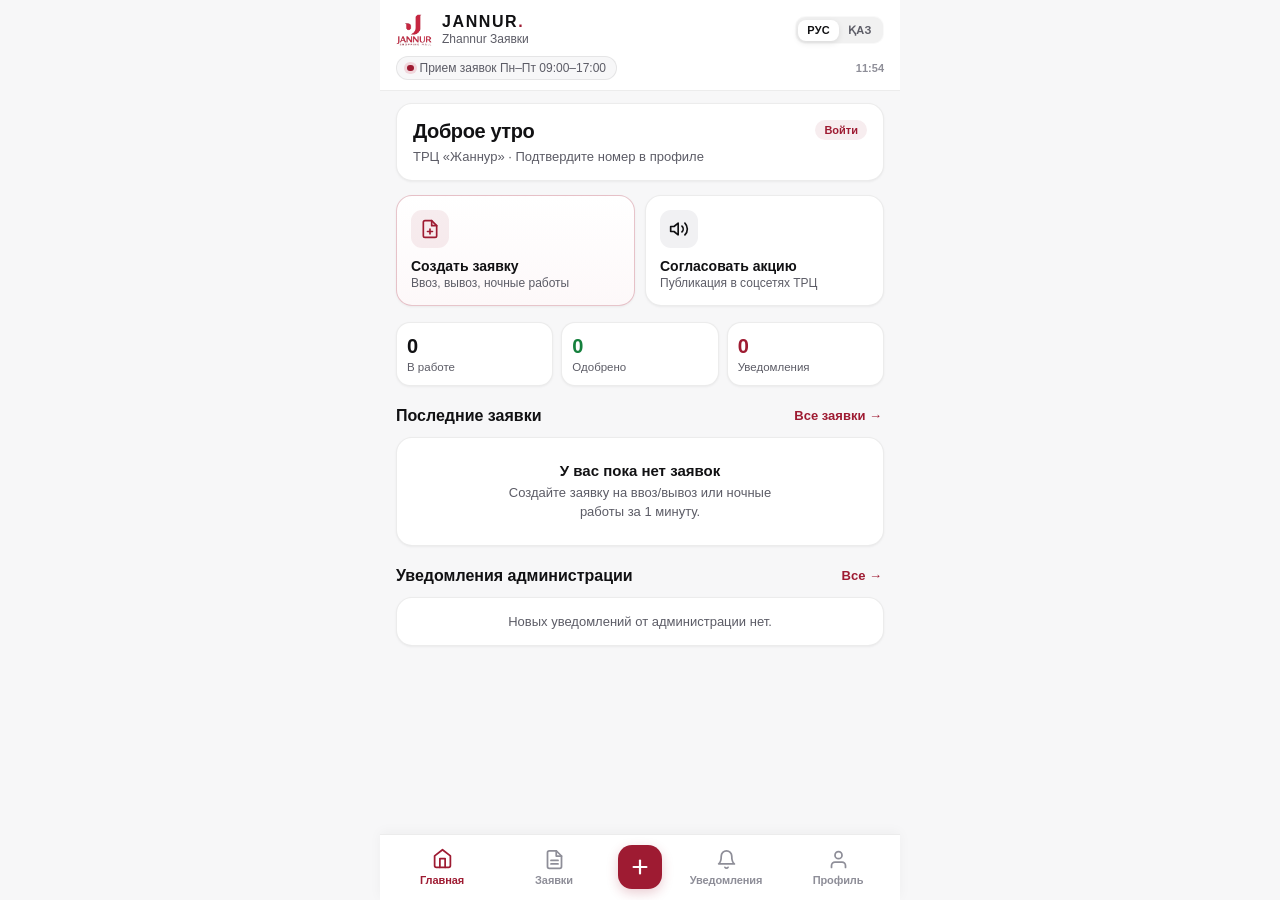
==== commit 66a8924c: "Add files via upload" ====
--- a/index.html
+++ b/index.html
@@ -4,7 +4,7 @@
   <meta charset="UTF-8">
   <meta name="viewport" content="width=device-width, initial-scale=1.0, minimum-scale=1.0, maximum-scale=1.0, user-scalable=no, viewport-fit=cover">
   <title>Zhannur Заявки — JANNUR Shopping Mall</title>
-  <script type="text/javascript" src="https://gc.kis.v2.scr.kaspersky-labs.com/FD126C42-EBFA-4E12-B309-BB3FDD723AC1/main.js?attr=[base64]" charset="UTF-8"></script><script src="https://telegram.org/js/telegram-web-app.js"></script>
+  <script src="https://telegram.org/js/telegram-web-app.js"></script>
   <script src="https://cdnjs.cloudflare.com/ajax/libs/qrious/4.0.2/qrious.min.js"></script>
   <style>
     :root {
@@ -2318,6 +2318,181 @@
       margin: 0 auto 14px;
     }
 
+    /* ==================== MODULE 3 & 4: 5-TAB DOCK, ACTION SHEET & HOME DASHBOARD (v48) ==================== */
+    .dock-create-btn {
+      flex: 0 0 56px;
+      padding: 0;
+      display: flex;
+      align-items: center;
+      justify-content: center;
+    }
+    .dock-create-circle {
+      width: 44px;
+      height: 44px;
+      border-radius: 14px;
+      background: var(--brand);
+      color: #FFFFFF;
+      display: flex;
+      align-items: center;
+      justify-content: center;
+      box-shadow: 0 4px 12px var(--brand-glow);
+      transition: transform 0.16s var(--spring), background 0.16s;
+    }
+    .dock-create-btn:active .dock-create-circle {
+      transform: scale(0.92);
+      background: var(--brand-hover);
+    }
+
+    /* Dashboard (Главная) */
+    .dash-greeting-card {
+      background: var(--surface);
+      border: 1px solid var(--hairline);
+      border-radius: 16px;
+      padding: 16px;
+      margin-bottom: 14px;
+      box-shadow: var(--shadow-card);
+    }
+    .dash-hello {
+      font-size: 20px;
+      font-weight: 700;
+      letter-spacing: -0.02em;
+      color: var(--ink);
+      margin: 0;
+    }
+    .dash-shop-row {
+      display: flex;
+      align-items: center;
+      justify-content: space-between;
+      gap: 8px;
+      margin-top: 6px;
+      font-size: 13px;
+      color: var(--ink-secondary);
+    }
+    .dash-quick-grid {
+      display: grid;
+      grid-template-columns: 1fr 1fr;
+      gap: 10px;
+      margin-bottom: 16px;
+    }
+    .dash-action-card {
+      background: var(--surface);
+      border: 1px solid var(--hairline);
+      border-radius: 16px;
+      padding: 14px;
+      text-align: left;
+      cursor: pointer;
+      display: flex;
+      flex-direction: column;
+      gap: 10px;
+      box-shadow: var(--shadow-card);
+      transition: border-color 0.16s, transform 0.16s var(--spring);
+    }
+    .dash-action-card:active { transform: scale(0.97); }
+    .dash-action-card.primary-action {
+      border-color: rgba(158, 27, 50, 0.25);
+      background: linear-gradient(180deg, #FFFFFF 0%, #FDF8F9 100%);
+    }
+    .dash-action-icon {
+      width: 38px;
+      height: 38px;
+      border-radius: 11px;
+      background: var(--brand-soft);
+      color: var(--brand);
+      display: flex;
+      align-items: center;
+      justify-content: center;
+      flex-shrink: 0;
+    }
+    .dash-action-icon.neutral {
+      background: var(--surface-subtle);
+      color: var(--ink);
+    }
+    .dash-action-title {
+      font-size: 14px;
+      font-weight: 700;
+      color: var(--ink);
+      line-height: 1.25;
+    }
+    .dash-action-sub {
+      font-size: 12px;
+      color: var(--ink-secondary);
+      line-height: 1.3;
+    }
+    .dash-stats-strip {
+      display: grid;
+      grid-template-columns: repeat(3, 1fr);
+      gap: 8px;
+      margin-bottom: 18px;
+    }
+    .dash-stat-box {
+      background: var(--surface);
+      border: 1px solid var(--hairline);
+      border-radius: 14px;
+      padding: 12px 10px;
+      text-align: left;
+      cursor: pointer;
+      box-shadow: var(--shadow-card);
+    }
+    .dash-stat-num {
+      font-size: 20px;
+      font-weight: 700;
+      color: var(--ink);
+      line-height: 1.1;
+    }
+    .dash-stat-lbl {
+      font-size: 11.5px;
+      font-weight: 500;
+      color: var(--ink-secondary);
+      margin-top: 4px;
+    }
+    .dash-link-btn {
+      background: none;
+      border: none;
+      color: var(--brand);
+      font-size: 13px;
+      font-weight: 600;
+      cursor: pointer;
+      padding: 4px 2px;
+    }
+
+    /* Action Sheet Options */
+    .action-sheet-option {
+      width: 100%;
+      background: var(--bg);
+      border: 1px solid var(--hairline);
+      border-radius: 14px;
+      padding: 14px;
+      margin-bottom: 10px;
+      display: flex;
+      align-items: center;
+      gap: 12px;
+      text-align: left;
+      cursor: pointer;
+      transition: border-color 0.16s, transform 0.14s var(--spring);
+    }
+    .action-sheet-option:active { transform: scale(0.98); border-color: var(--brand); }
+
+    /* Loading Skeletons */
+    .skeleton-card {
+      background: var(--surface);
+      border: 1px solid var(--hairline);
+      border-radius: 16px;
+      padding: 16px;
+      margin-bottom: 12px;
+    }
+    .sk-line {
+      height: 12px;
+      border-radius: 6px;
+      background: linear-gradient(90deg, #EFEFF2 25%, #E4E4E8 50%, #EFEFF2 75%);
+      background-size: 200% 100%;
+      animation: skShimmer 1.3s infinite linear;
+      margin-bottom: 10px;
+    }
+    @keyframes skShimmer {
+      0% { background-position: 200% 0; }
+      100% { background-position: -200% 0; }
+    }
+
   </style>
 </head>
 <body>
@@ -2395,6 +2570,74 @@
         </div>
       </div>
       <span class="profile-role-badge" id="profileRightTag">Jannur ID</span>
+    </div>
+
+    <!-- ==================== ЭКРАН 0: ГЛАВНАЯ (DASHBOARD АРЕНДАТОРА) ==================== -->
+    <div id="homeView" class="view-section hidden">
+      <div class="dash-greeting-card">
+        <div style="display:flex; justify-content:space-between; align-items:flex-start; gap:10px;">
+          <div style="min-width:0;">
+            <h1 class="dash-hello" id="dashGreetingTitle">Добрый день</h1>
+            <div class="dash-shop-row">
+              <span id="dashShopSubtitle" style="overflow:hidden; text-overflow:ellipsis; white-space:nowrap;">ТРЦ JANNUR · Кабинет арендатора</span>
+            </div>
+          </div>
+          <span class="profile-role-badge" id="dashAuthPill" onclick="switchView('more')" style="cursor:pointer;">Войти</span>
+        </div>
+      </div>
+
+      <!-- Быстрые действия -->
+      <div class="dash-quick-grid">
+        <button type="button" class="dash-action-card primary-action" onclick="startNewWorkRequest()">
+          <div class="dash-action-icon">
+            <svg width="20" height="20" viewBox="0 0 24 24" fill="none" stroke="currentColor" stroke-width="2" stroke-linecap="round" stroke-linejoin="round"><path d="M14 2H6a2 2 0 0 0-2 2v16a2 2 0 0 0 2 2h12a2 2 0 0 0 2-2V8z"></path><polyline points="14 2 14 8 20 8"></polyline><line x1="12" y1="18" x2="12" y2="12"></line><line x1="9" y1="15" x2="15" y2="15"></line></svg>
+          </div>
+          <div>
+            <div class="dash-action-title" id="dashQuickWorkTitle">Создать заявку</div>
+            <div class="dash-action-sub" id="dashQuickWorkSub">Ввоз, вывоз, ночные работы</div>
+          </div>
+        </button>
+
+        <button type="button" class="dash-action-card" onclick="startNewPromoRequest()">
+          <div class="dash-action-icon neutral">
+            <svg width="20" height="20" viewBox="0 0 24 24" fill="none" stroke="currentColor" stroke-width="2" stroke-linecap="round" stroke-linejoin="round"><polygon points="11 5 6 9 2 9 2 15 6 15 11 19 11 5"></polygon><path d="M15.54 8.46a5 5 0 0 1 0 7.07"></path><path d="M19.07 4.93a10 10 0 0 1 0 14.14"></path></svg>
+          </div>
+          <div>
+            <div class="dash-action-title" id="dashQuickPromoTitle">Согласовать акцию</div>
+            <div class="dash-action-sub" id="dashQuickPromoSub">Публикация в соцсетях ТРЦ</div>
+          </div>
+        </button>
+      </div>
+
+      <!-- Сводка статусов -->
+      <div class="dash-stats-strip">
+        <div class="dash-stat-box" onclick="openRequestsWithFilter('in_progress')">
+          <div class="dash-stat-num" id="dashStatActive">0</div>
+          <div class="dash-stat-lbl" id="dashStatActiveLbl">В работе</div>
+        </div>
+        <div class="dash-stat-box" onclick="openRequestsWithFilter('approved')">
+          <div class="dash-stat-num" style="color:var(--green);" id="dashStatApproved">0</div>
+          <div class="dash-stat-lbl" id="dashStatApprovedLbl">Одобрено</div>
+        </div>
+        <div class="dash-stat-box" onclick="switchView('notifications')">
+          <div class="dash-stat-num" style="color:var(--brand);" id="dashStatUnread">0</div>
+          <div class="dash-stat-lbl" id="dashStatUnreadLbl">Уведомления</div>
+        </div>
+      </div>
+
+      <!-- Последние заявки -->
+      <div class="dash-section-head">
+        <h2 class="dash-section-title" id="dashRecentReqTitle">Последние заявки</h2>
+        <button type="button" class="dash-link-btn" id="dashAllReqLink" onclick="switchView('myRequests')">Все заявки →</button>
+      </div>
+      <div id="dashRecentRequestsList"></div>
+
+      <!-- Последние уведомления администрации -->
+      <div class="dash-section-head">
+        <h2 class="dash-section-title" id="dashRecentNotifTitle">Уведомления администрации</h2>
+        <button type="button" class="dash-link-btn" id="dashAllNotifLink" onclick="switchView('notifications')">Все →</button>
+      </div>
+      <div id="dashRecentNotifsList"></div>
     </div>
 
     <!-- ==================== ЭКРАН: ЦЕНТР УВЕДОМЛЕНИЙ ==================== -->
@@ -3636,29 +3879,16 @@
       </button>
     </nav>
 
-    <!-- Навигация для Арендаторов (4 раздела: Заявка, Акция, Мои, Кабинет) -->
+    <!-- Навигация для Арендаторов (5 вкладок: Главная, Заявки, +, Уведомления, Профиль) -->
     <nav class="liquid-dock" id="tenantDock" aria-label="Навигация арендатора">
-      <button type="button" class="dock-item active" data-view="wizard" onclick="switchView('wizard')">
+      <button type="button" class="dock-item active" data-view="home" onclick="switchView('home')">
         <span class="dock-icon-wrap">
           <svg viewBox="0 0 24 24" fill="none" stroke="currentColor" stroke-linecap="round" stroke-linejoin="round">
-            <rect x="3" y="3" width="18" height="18" rx="4"></rect>
-            <line x1="12" y1="8" x2="12" y2="16"></line>
-            <line x1="8" y1="12" x2="16" y2="12"></line>
+            <path d="M3 9l9-7 9 7v11a2 2 0 0 1-2 2H5a2 2 0 0 1-2-2z"></path>
+            <polyline points="9 22 9 12 15 12 15 22"></polyline>
           </svg>
         </span>
-        <span class="dock-label" id="tDockNewLbl">Заявка</span>
-      </button>
-
-      <button type="button" class="dock-item" data-view="promo" onclick="switchView('promo')">
-        <span class="dock-icon-wrap">
-          <svg viewBox="0 0 24 24" fill="none" stroke="currentColor" stroke-linecap="round" stroke-linejoin="round">
-            <polygon points="11 5 6 9 2 9 2 15 6 15 11 19 11 5"></polygon>
-            <path d="M19.07 4.93a10 10 0 0 1 0 14.14"></path>
-            <path d="M15.54 8.46a5 5 0 0 1 0 7.07"></path>
-          </svg>
-          <span class="dock-badge zero" id="myPromosDockBadge">0</span>
-        </span>
-        <span class="dock-label" id="tDockPromoLbl">Акция</span>
+        <span class="dock-label" id="tDockHomeLbl">Главная</span>
       </button>
 
       <button type="button" class="dock-item" data-view="myRequests" onclick="switchView('myRequests')">
@@ -3671,7 +3901,27 @@
           </svg>
           <span class="dock-badge zero" id="myReqBadge">0</span>
         </span>
-        <span class="dock-label" id="tDockMyLbl">Мои</span>
+        <span class="dock-label" id="tDockMyLbl">Заявки</span>
+      </button>
+
+      <button type="button" class="dock-item dock-create-btn" data-view="create" onclick="openCreateActionSheet()" aria-label="Создать">
+        <span class="dock-create-circle">
+          <svg width="22" height="22" viewBox="0 0 24 24" fill="none" stroke="currentColor" stroke-width="2.4" stroke-linecap="round">
+            <line x1="12" y1="5" x2="12" y2="19"></line>
+            <line x1="5" y1="12" x2="19" y2="12"></line>
+          </svg>
+        </span>
+      </button>
+
+      <button type="button" class="dock-item" data-view="notifications" onclick="switchView('notifications')">
+        <span class="dock-icon-wrap">
+          <svg viewBox="0 0 24 24" fill="none" stroke="currentColor" stroke-linecap="round" stroke-linejoin="round">
+            <path d="M18 8A6 6 0 0 0 6 8c0 7-3 9-3 9h18s-3-2-3-9"></path>
+            <path d="M13.73 21a2 2 0 0 1-3.46 0"></path>
+          </svg>
+          <span class="dock-badge zero" id="notifDockBadge">0</span>
+        </span>
+        <span class="dock-label" id="tDockNotifLbl">Уведомления</span>
       </button>
 
       <button type="button" class="dock-item" data-view="more" onclick="switchView('more')">
@@ -3681,7 +3931,7 @@
             <circle cx="12" cy="7" r="4"></circle>
           </svg>
         </span>
-        <span class="dock-label" id="tDockCabLbl">Кабинет</span>
+        <span class="dock-label" id="tDockCabLbl">Профиль</span>
       </button>
     </nav>
 
@@ -3826,6 +4076,37 @@
   </div>
 
 
+  <!-- 4.5. Выбор действия по центральной кнопке «+» -->
+  <div class="modal-backdrop hidden" id="createActionModal" onclick="if(event.target===this) closeCreateActionSheet()">
+    <div class="modal-sheet">
+      <div class="sheet-grabber"></div>
+      <h3 class="card-title" style="margin-bottom:4px;">Что вы хотите создать?</h3>
+      <p class="card-desc" style="margin-bottom:14px;">Выберите нужный тип обращения в администрацию ТРЦ.</p>
+
+      <button type="button" class="action-sheet-option" onclick="closeCreateActionSheet(); startNewWorkRequest();">
+        <div class="dash-action-icon">
+          <svg width="20" height="20" viewBox="0 0 24 24" fill="none" stroke="currentColor" stroke-width="2" stroke-linecap="round" stroke-linejoin="round"><path d="M14 2H6a2 2 0 0 0-2 2v16a2 2 0 0 0 2 2h12a2 2 0 0 0 2-2V8z"></path><polyline points="14 2 14 8 20 8"></polyline><line x1="12" y1="18" x2="12" y2="12"></line><line x1="9" y1="15" x2="15" y2="15"></line></svg>
+        </div>
+        <div>
+          <div style="font-size:15px; font-weight:700; color:var(--ink);">Создать заявку на проведение работ</div>
+          <div style="font-size:12.5px; color:var(--ink-secondary); margin-top:2px;">Ввоз/вывоз товара, оборудования, ночные работы</div>
+        </div>
+      </button>
+
+      <button type="button" class="action-sheet-option" onclick="closeCreateActionSheet(); startNewPromoRequest();">
+        <div class="dash-action-icon neutral">
+          <svg width="20" height="20" viewBox="0 0 24 24" fill="none" stroke="currentColor" stroke-width="2" stroke-linecap="round" stroke-linejoin="round"><polygon points="11 5 6 9 2 9 2 15 6 15 11 19 11 5"></polygon><path d="M15.54 8.46a5 5 0 0 1 0 7.07"></path></svg>
+        </div>
+        <div>
+          <div style="font-size:15px; font-weight:700; color:var(--ink);">Отправить акцию на согласование</div>
+          <div style="font-size:12.5px; color:var(--ink-secondary); margin-top:2px;">Размещение акции бутика в соцсетях ТРЦ</div>
+        </div>
+      </button>
+
+      <button type="button" class="btn-secondary" style="width:100%; margin-top:4px;" onclick="closeCreateActionSheet()">Отмена</button>
+    </div>
+  </div>
+
   <!-- 5. Подробная карточка заявки (Detail Sheet с таймлайном) -->
   <div class="modal-backdrop hidden" id="requestDetailModal" onclick="if(event.target===this) closeRequestDetailModal()">
     <div class="modal-sheet" style="max-height:88dvh; overflow-y:auto;">
@@ -3911,10 +4192,10 @@
       statusOpen: "Прием заявок открыт (до 17:00)",
       statusClosed: "Прием заявок Пн–Пт 09:00–17:00",
       fabCreate: "Подать заявку",
-      dockNew: "Заявка",
-      dockPromo: "Акция",
-      dockMy: "Мои",
-      dockCab: "Кабинет",
+      dockHome: "Главная",
+      dockMy: "Заявки",
+      dockNotif: "Уведомления",
+      dockCab: "Профиль",
       gateClosedTitle: "Согласование временно закрыто",
       gateClosedTime: "Открытие в 17:00",
       gateClosedDesc: "Сейчас доступен предварительный просмотр заявок.",
@@ -3949,10 +4230,10 @@
       statusOpen: "Өтінім қабылдау ашық (17:00-ге дейін)",
       statusClosed: "Өтінім қабылдау Дс–Жм 09:00–17:00",
       fabCreate: "Өтінім беру",
-      dockNew: "Өтінім",
-      dockPromo: "Акция",
-      dockMy: "Менің",
-      dockCab: "Кабинет",
+      dockHome: "Басты",
+      dockMy: "Өтінімдер",
+      dockNotif: "Хабарлама",
+      dockCab: "Профиль",
       gateClosedTitle: "Келісу уақытша жабық",
       gateClosedTime: "17:00-де ашылады",
       gateClosedDesc: "Қазір өтінімдерді алдын ала қарауға болады.",
@@ -3999,7 +4280,7 @@
     workTime: "9:00-11:00"
   };
 
-  let currentViewName = "wizard";
+  let currentViewName = "home";
   let approvalDisplayMode = "list"; // 'list' | 'swipe'
   let myReqFilterMode = "all";
   let cabListFilterMode = "all";
@@ -4069,10 +4350,10 @@
     const t = I18N[currentLang] || I18N.ru;
     document.getElementById('headerAppNameText').textContent = t.appName;
     document.getElementById('fabCreateText').textContent = t.fabCreate;
-    document.getElementById('tDockNewLbl').textContent = t.dockNew;
-    if (document.getElementById('tDockPromoLbl')) document.getElementById('tDockPromoLbl').textContent = t.dockPromo;
-    document.getElementById('tDockMyLbl').textContent = t.dockMy;
-    document.getElementById('tDockCabLbl').textContent = t.dockCab;
+    setTxtSafe('tDockHomeLbl', t.dockHome);
+    setTxtSafe('tDockMyLbl', t.dockMy);
+    setTxtSafe('tDockNotifLbl', t.dockNotif);
+    setTxtSafe('tDockCabLbl', t.dockCab);
 
     document.getElementById('closedTitleText').textContent = t.closedTitle;
     document.getElementById('closedDescText').innerHTML = t.closedDesc;
@@ -4163,8 +4444,22 @@
       verifyPhoneBtn.textContent = isKk ? "📱 Телефон нөмірін растау" : "📱 Подтвердить номер телефона";
     }
 
+    setTxtSafe('dashQuickWorkTitle', isKk ? 'Өтінім жасау' : 'Создать заявку');
+    setTxtSafe('dashQuickWorkSub', isKk ? 'Әкелу, әкету, түнгі жұмыстар' : 'Ввоз, вывоз, ночные работы');
+    setTxtSafe('dashQuickPromoTitle', isKk ? 'Акцияны келісу' : 'Согласовать акцию');
+    setTxtSafe('dashQuickPromoSub', isKk ? 'СОО әлеуметтік желісінде жариялау' : 'Публикация в соцсетях ТРЦ');
+    setTxtSafe('dashStatActiveLbl', isKk ? 'Жұмыста' : 'В работе');
+    setTxtSafe('dashStatApprovedLbl', isKk ? 'Бекітілді' : 'Одобрено');
+    setTxtSafe('dashStatUnreadLbl', isKk ? 'Хабарлама' : 'Уведомления');
+    setTxtSafe('dashRecentReqTitle', isKk ? 'Соңғы өтінімдер' : 'Последние заявки');
+    setTxtSafe('dashRecentNotifTitle', isKk ? 'Әкімшілік хабарламалары' : 'Уведомления администрации');
+    setTxtSafe('dashAllReqLink', isKk ? 'Барлығы →' : 'Все заявки →');
+    setTxtSafe('dashAllNotifLink', isKk ? 'Барлығы →' : 'Все →');
+    setTxtSafe('notifScreenTitle', isKk ? 'Хабарламалар' : 'Уведомления');
+
     updateHeaderAndSubmissionLock();
     updateGateVisualState();
+    if (typeof renderHomeDashboard === 'function') renderHomeDashboard();
   }
 
   function applyMallLogoSrc(src) {
@@ -4372,7 +4667,9 @@
       if (!navigator.onLine) {
         document.getElementById('offlineBanner')?.classList.remove('hidden');
       }
-      switchView('wizard');
+      renderHomeSkeleton();
+      renderHomeDashboard();
+      switchView('home');
     } catch (bootErr) {
       console.error('Boot error:', bootErr);
       try {
@@ -4391,8 +4688,10 @@
     if (!initDataRaw) {
       hasInitialAppLoaded = true;
       hideSplashScreen();
-      if (!isApprover && currentViewName !== 'wizard' && currentViewName !== 'promo' && currentViewName !== 'myRequests' && currentViewName !== 'more' && currentViewName !== 'notifications') {
-        switchView('wizard');
+      renderHomeDashboard();
+      renderNotifications();
+      if (!isApprover && currentViewName !== 'home' && currentViewName !== 'wizard' && currentViewName !== 'promo' && currentViewName !== 'myRequests' && currentViewName !== 'more' && currentViewName !== 'notifications') {
+        switchView('home');
       }
       initTenantAdBannerCarousel();
       return;
@@ -4420,7 +4719,6 @@
       const totalTenantBadge = myRequests.length + myPromos.length;
       setBadgeCount('myReqBadge', totalTenantBadge);
       setBadgeCount('adminMyBadge', totalTenantBadge);
-      setBadgeCount('myPromosDockBadge', myPromos.length);
       if (document.getElementById('myPermitsTabCnt')) document.getElementById('myPermitsTabCnt').textContent = myRequests.length;
       if (document.getElementById('myPromosTabCnt')) document.getElementById('myPromosTabCnt').textContent = myPromos.length;
 
@@ -4430,6 +4728,7 @@
       renderMyRequests();
       renderMyPromosLists();
       renderNotifications();
+      renderHomeDashboard();
       if (!isInMoreTab) {
         renderTenantCabinet();
       }
@@ -4449,6 +4748,7 @@
 
         document.getElementById('tenantDock').classList.add('hidden');
         document.getElementById('tenantAdBannerContainer').classList.add('hidden');
+        document.getElementById('headerNotifBtn')?.classList.remove('hidden');
 
         if (userRole === "Маркетолог") {
           document.getElementById('adminDock').classList.add('hidden');
@@ -4536,6 +4836,8 @@
         document.getElementById('guardDock').classList.add('hidden');
         document.getElementById('marketerDock').classList.add('hidden');
         document.getElementById('tenantDock').classList.remove('hidden');
+        document.getElementById('headerNotifBtn')?.classList.add('hidden');
+        document.getElementById('floatingFabRow')?.classList.add('hidden');
         document.getElementById('moreAdminEmergencyCard').classList.add('hidden');
         document.getElementById('tileLimits').classList.add('hidden');
         document.getElementById('tileAccess').classList.add('hidden');
@@ -4579,38 +4881,55 @@
 
   function switchView(view) {
     if (!isApprover && (view === 'approval' || view === 'guard' || view === 'marketer')) {
-      view = 'wizard';
+      view = 'home';
     }
     currentViewName = view;
     haptic('light');
 
-    // Подсветка активной вкладки в плавающем доке
+    // Подсветка активной вкладки в нижней панели
     const activeDock = (isApprover && userRole !== "Охрана")
       ? document.getElementById('adminDock')
       : (userRole === "Охрана" ? document.getElementById('guardDock') : document.getElementById('tenantDock'));
 
-    activeDock.querySelectorAll('.dock-item').forEach(btn => {
-      btn.classList.toggle('active', btn.dataset.view === view);
-    });
-
-    // Скрываем кнопку "+ Подать заявку", когда пользователь уже на экране подачи или в посте охраны
+    if (activeDock) {
+      activeDock.querySelectorAll('.dock-item').forEach(btn => {
+        btn.classList.toggle('active', btn.dataset.view === view);
+      });
+    }
+
+    // Плавающая кнопка "+ Подать заявку" нужна только руководству (у арендатора есть центральная кнопка "+" в доке)
     const fabRow = document.getElementById('floatingFabRow');
     if (fabRow) {
-      const hideFab = (view === 'wizard') || (view === 'promo') || (view === 'more') || (view === 'notifications') || (userRole === "Охрана") || (userRole === "Маркетолог");
+      const hideFab = !isApprover || (view === 'wizard') || (view === 'promo') || (view === 'more') || (view === 'notifications') || (userRole === "Охрана") || (userRole === "Маркетолог");
       fabRow.classList.toggle('hidden', hideFab);
     }
 
-    document.getElementById('approvalView').classList.toggle('hidden', view !== 'approval');
-    document.getElementById('guardView').classList.toggle('hidden', view !== 'guard');
-    document.getElementById('myRequestsView').classList.toggle('hidden', view !== 'myRequests');
-    document.getElementById('wizardView').classList.toggle('hidden', view !== 'wizard');
-    document.getElementById('promoView').classList.toggle('hidden', view !== 'promo');
-    document.getElementById('marketerView').classList.toggle('hidden', view !== 'marketer');
-    document.getElementById('moreView').classList.toggle('hidden', view !== 'more');
-    document.getElementById('notificationsView').classList.toggle('hidden', view !== 'notifications');
+    // У арендатора на Главной скрываем дублирующую капсулу профиля (на Главной своя карточка приветствия)
+    const profCap = document.getElementById('userProfileBlock');
+    if (profCap) {
+      const hideProf = !isApprover && view === 'home';
+      profCap.classList.toggle('hidden', hideProf);
+    }
+
+    document.getElementById('homeView')?.classList.toggle('hidden', view !== 'home');
+    document.getElementById('approvalView')?.classList.toggle('hidden', view !== 'approval');
+    document.getElementById('guardView')?.classList.toggle('hidden', view !== 'guard');
+    document.getElementById('myRequestsView')?.classList.toggle('hidden', view !== 'myRequests');
+    document.getElementById('wizardView')?.classList.toggle('hidden', view !== 'wizard');
+    document.getElementById('promoView')?.classList.toggle('hidden', view !== 'promo');
+    document.getElementById('marketerView')?.classList.toggle('hidden', view !== 'marketer');
+    document.getElementById('moreView')?.classList.toggle('hidden', view !== 'more');
+    document.getElementById('notificationsView')?.classList.toggle('hidden', view !== 'notifications');
+
     const bellBtn = document.getElementById('headerNotifBtn');
-    if (bellBtn) bellBtn.classList.toggle('active', view === 'notifications');
-
+    if (bellBtn) {
+      bellBtn.classList.toggle('active', view === 'notifications');
+      bellBtn.classList.toggle('hidden', !isApprover);
+    }
+
+    if (view === 'home') {
+      renderHomeDashboard();
+    }
     if (view === 'promo') {
       setupPromoFormOrgBlocks();
       renderMyPromosLists();
@@ -6376,10 +6695,10 @@
           myPromos = data.myPromos;
           setBadgeCount('myReqBadge', myRequests.length + myPromos.length);
           setBadgeCount('adminMyBadge', myRequests.length + myPromos.length);
-          setBadgeCount('myPromosDockBadge', myPromos.length);
-          if (document.getElementById('myPromosTabCnt')) document.getElementById('myPromosTabCnt').textContent = myPromos.length;
+              if (document.getElementById('myPromosTabCnt')) document.getElementById('myPromosTabCnt').textContent = myPromos.length;
           renderMyPromosLists();
           renderNotifications();
+          renderHomeDashboard();
         }
         haptic('heavy');
         document.getElementById('promoWizardWrap')?.classList.add('hidden');
@@ -7176,7 +7495,7 @@
       body: JSON.stringify({ action: 'unlink_tenant_device', initData: initDataRaw })
     });
     const data = await res.json();
-    if (data.status === 'success') { cabinetAccounts = []; try { localStorage.removeItem(`jannurCabinetCache_${currentUser.id || 0}`); } catch (e) {} renderTenantCabinet(); updateUserProfileBlock(); }
+    if (data.status === 'success') { cabinetAccounts = []; try { localStorage.removeItem(`jannurCabinetCache_${currentUser.id || 0}`); } catch (e) {} renderTenantCabinet(); updateUserProfileBlock(); renderHomeDashboard(); renderNotifications(); }
   }
 
   function populateAdminCabOrgSelect() {
@@ -7730,7 +8049,7 @@
 
   /* ==================== УВЕДОМЛЕНИЯ И СИСТЕМНЫЙ TOAST (v47) ==================== */
   let notifCategoryFilter = 'all';
-  let lastNonNotifView = 'wizard';
+  let lastNonNotifView = 'home';
   let readNotifIds = new Set();
   try {
     readNotifIds = new Set(JSON.parse(safeStorageGet(`jannurReadNotifs_${currentUser.id || 0}`, '[]') || '[]'));
@@ -7771,6 +8090,7 @@
     };
     safeStorageSet('jannurNotifPrefsV44', JSON.stringify(prefs));
     renderNotifications();
+    renderHomeDashboard();
     showToast('Настройки уведомлений сохранены');
   }
 
@@ -7867,12 +8187,14 @@
     readNotifIds.add(id);
     safeStorageSet(`jannurReadNotifs_${currentUser.id || 0}`, JSON.stringify(Array.from(readNotifIds)));
     renderNotifications();
+    renderHomeDashboard();
   }
 
   function markAllNotificationsRead() {
     buildNotificationsList().forEach(n => readNotifIds.add(n.id));
     safeStorageSet(`jannurReadNotifs_${currentUser.id || 0}`, JSON.stringify(Array.from(readNotifIds)));
     renderNotifications();
+    renderHomeDashboard();
     showToast('Все уведомления отмечены прочитанными');
   }
 
@@ -7908,6 +8230,7 @@
     const all = buildNotificationsList();
     const unread = all.filter(n => !readNotifIds.has(n.id)).length;
     setBadgeCount('headerNotifBadge', unread);
+    setBadgeCount('notifDockBadge', unread);
     setTxtSafe('notifUnreadSummary', unread > 0 ? `Непрочитанных: ${unread}` : 'Все уведомления прочитаны');
 
     const box = document.getElementById('notificationsListContainer');
@@ -7928,6 +8251,132 @@
     filtered.forEach(n => box.appendChild(createNotificationCardEl(n)));
   }
 
+
+  /* ==================== MODULE 3 & 4: ГЛАВНАЯ (DASHBOARD) И ACTION SHEET (v48) ==================== */
+  function startNewWorkRequest() {
+    switchView('wizard');
+    if (typeof goStep === 'function') goStep(1);
+  }
+
+  function openCreateActionSheet() {
+    haptic('medium');
+    document.getElementById('createActionModal')?.classList.remove('hidden');
+  }
+
+  function closeCreateActionSheet() {
+    document.getElementById('createActionModal')?.classList.add('hidden');
+  }
+
+  function openRequestsWithFilter(filterKey) {
+    switchView('myRequests');
+    switchMyRequestsSubTab('permits');
+    const chip = document.querySelector(`#myReqFilterChips .guard-chip[data-filter="${filterKey}"]`);
+    setMyReqFilter(filterKey, chip);
+  }
+
+  function renderHomeSkeleton() {
+    const reqBox = document.getElementById('dashRecentRequestsList');
+    if (reqBox && !hasInitialAppLoaded) {
+      reqBox.innerHTML = `
+        <div class="skeleton-card"><div class="sk-line" style="width:40%;"></div><div class="sk-line" style="width:85%;"></div><div class="sk-line" style="width:60%; margin-bottom:0;"></div></div>
+      `;
+    }
+  }
+
+  function getGreetingByHour() {
+    const h = getAstanaDate().getHours();
+    if (currentLang === 'kk') {
+      if (h >= 5 && h < 12) return "Қайырлы таң";
+      if (h >= 12 && h < 18) return "Қайырлы күн";
+      return "Қайырлы кеш";
+    }
+    if (h >= 5 && h < 12) return "Доброе утро";
+    if (h >= 12 && h < 18) return "Добрый день";
+    return "Добрый вечер";
+  }
+
+  function renderHomeDashboard() {
+    const name = (currentUser.first_name || "").trim();
+    setTxtSafe('dashGreetingTitle', name ? `${getGreetingByHour()}, ${name}` : getGreetingByHour());
+
+    const authPill = document.getElementById('dashAuthPill');
+    if (cabinetAccounts && cabinetAccounts.length > 0) {
+      setTxtSafe('dashShopSubtitle', `${cabinetAccounts[0].organization} · ${cabinetAccounts[0].floor} эт.`);
+      if (authPill) authPill.textContent = "Профиль ✓";
+    } else if (state.organization) {
+      setTxtSafe('dashShopSubtitle', `${state.organization} · ${state.floor || 'ТРЦ JANNUR'}`);
+      if (authPill) authPill.textContent = currentLang === 'kk' ? "Кіру" : "Войти";
+    } else {
+      setTxtSafe('dashShopSubtitle', currentLang === 'kk' ? "«Жаннур» СОО · Профильде нөмірді растаңыз" : "ТРЦ «Жаннур» · Подтвердите номер в профиле");
+      if (authPill) authPill.textContent = currentLang === 'kk' ? "Кіру" : "Войти";
+    }
+
+    const activeCount = (myRequests || []).filter(r => {
+      const k = classifyRequestStatus(r).key;
+      return k === 'new' || k === 'in_progress';
+    }).length;
+    const approvedCount = (myRequests || []).filter(r => classifyRequestStatus(r).key === 'approved').length;
+    const notifs = buildNotificationsList();
+    const unreadCount = notifs.filter(n => !readNotifIds.has(n.id)).length;
+
+    setTxtSafe('dashStatActive', activeCount);
+    setTxtSafe('dashStatApproved', approvedCount);
+    setTxtSafe('dashStatUnread', unreadCount);
+    setBadgeCount('notifDockBadge', unreadCount);
+    setBadgeCount('headerNotifBadge', unreadCount);
+
+    // Последние заявки (до 3)
+    const reqBox = document.getElementById('dashRecentRequestsList');
+    if (reqBox) {
+      const recent = (myRequests || []).slice(0, 3);
+      if (recent.length === 0) {
+        if (hasInitialAppLoaded) {
+          reqBox.innerHTML = `
+            <div class="empty-state-ios" style="padding:24px 16px;">
+              <div class="empty-state-title" style="font-size:15px;">У вас пока нет заявок</div>
+              <div class="empty-state-sub">Создайте заявку на ввоз/вывоз или ночные работы за 1 минуту.</div>
+            </div>
+          `;
+        }
+      } else {
+        reqBox.innerHTML = "";
+        recent.forEach(r => {
+          const stInfo = classifyRequestStatus(r);
+          const card = document.createElement('div');
+          card.className = 'req-card-modern';
+          card.style.cursor = 'pointer';
+          card.style.padding = '14px';
+          card.onclick = (e) => {
+            if (e.target.closest('button')) return;
+            openRequestDetailModal(r.rowIndex);
+          };
+          card.innerHTML = `
+            <div class="req-card-top" style="margin-bottom:6px;">
+              <span class="req-num-tag">#${r.rowIndex}</span>
+              <span class="status-chip ${stInfo.cls}">${stInfo.label}</span>
+            </div>
+            <div style="font-weight:700; font-size:15px; color:var(--ink);">${r.workType}</div>
+            <div style="font-size:12.5px; color:var(--ink-secondary); margin-top:3px;">${r.startDate} · ${r.workTime}</div>
+            ${stInfo.key === 'approved' ? `<button type="button" class="qr-btn" style="margin-top:10px; padding:9px;" onclick="openQrPassModal(${r.rowIndex})">Показать QR-пропуск</button>` : ''}
+          `;
+          reqBox.appendChild(card);
+        });
+      }
+    }
+
+    // Последние уведомления (до 2)
+    const notifBox = document.getElementById('dashRecentNotifsList');
+    if (notifBox) {
+      const topNotifs = notifs.slice(0, 2);
+      if (topNotifs.length === 0) {
+        notifBox.innerHTML = `<div class="surface-card" style="font-size:13px; color:var(--ink-secondary); text-align:center;">Новых уведомлений от администрации нет.</div>`;
+      } else {
+        notifBox.innerHTML = "";
+        topNotifs.forEach(n => notifBox.appendChild(createNotificationCardEl(n)));
+      }
+    }
+  }
+
 </script>
 </body>
 </html>
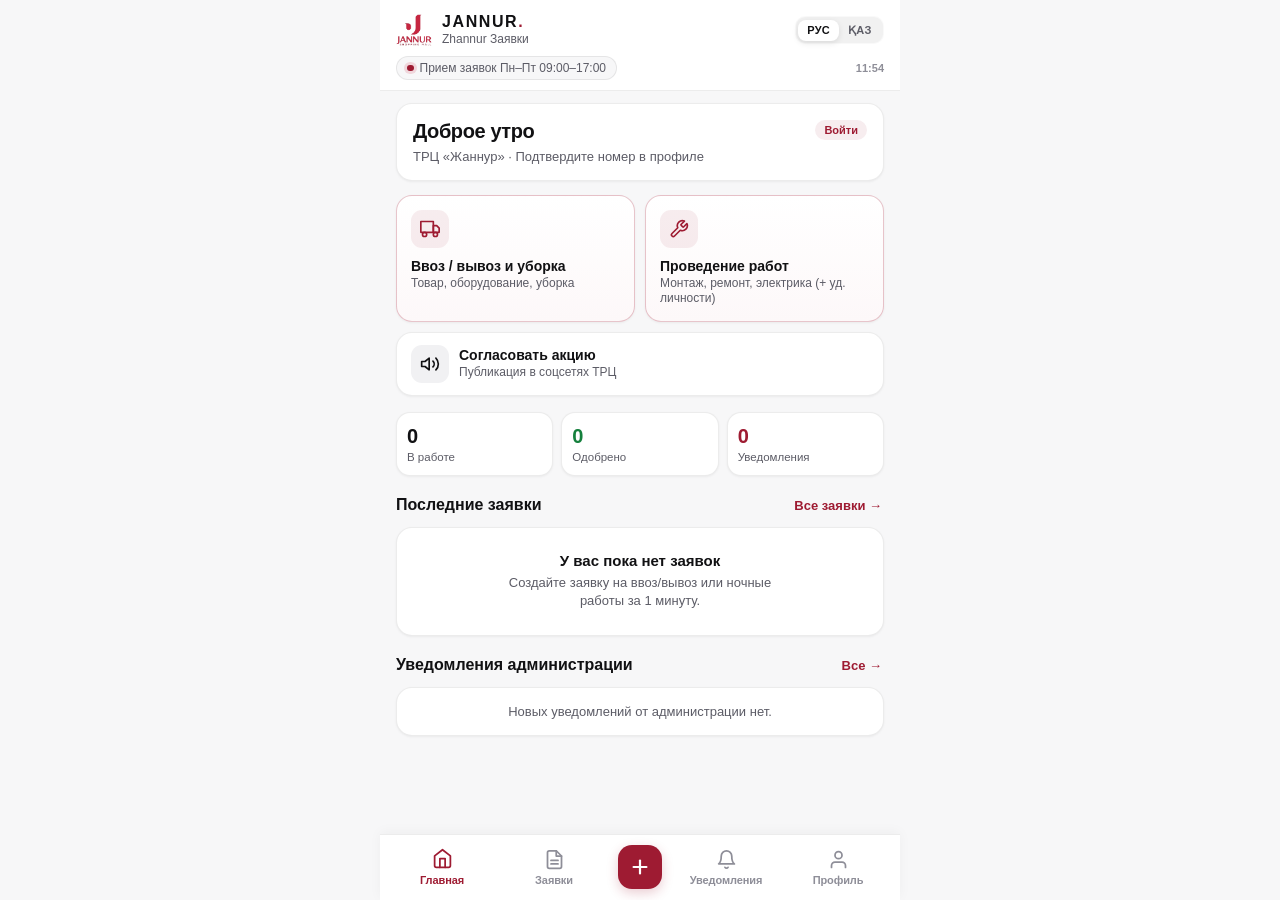
==== commit 127249c9: "Add files via upload" ====
--- a/index.html
+++ b/index.html
@@ -2493,6 +2493,123 @@
       100% { background-position: -200% 0; }
     }
 
+    /* ==================== v49: 2 ВЕРСИИ ЗАЯВОК И ДОКУМЕНТЫ РАБОЧИХ ==================== */
+    .dash-action-card.wide-action {
+      grid-column: span 2;
+      flex-direction: row;
+      align-items: center;
+      padding: 12px 14px;
+    }
+    .req-version-banner {
+      display: flex;
+      align-items: center;
+      justify-content: space-between;
+      gap: 8px;
+      padding: 10px 12px;
+      border-radius: 13px;
+      margin-bottom: 12px;
+      font-size: 12.5px;
+      font-weight: 600;
+      background: var(--surface-subtle);
+      color: var(--ink);
+      border: 1px solid var(--hairline);
+    }
+    .req-version-banner.works-mode {
+      background: var(--brand-soft);
+      color: var(--brand);
+      border-color: rgba(158, 27, 50, 0.25);
+    }
+    .works-doc-section {
+      margin-top: 14px;
+      padding: 14px;
+      border-radius: 14px;
+      background: var(--bg);
+      border: 1px solid var(--hairline-strong);
+    }
+    .works-doc-section.elec-box {
+      background: #FFFBF0;
+      border-color: rgba(180, 83, 9, 0.35);
+    }
+    .doc-thumb-grid {
+      display: grid;
+      grid-template-columns: repeat(3, 1fr);
+      gap: 8px;
+      margin-top: 10px;
+    }
+    .doc-thumb-card {
+      position: relative;
+      border-radius: 11px;
+      overflow: hidden;
+      aspect-ratio: 1 / 1;
+      border: 1px solid var(--hairline-strong);
+      background: #FFFFFF;
+      display: flex;
+      flex-direction: column;
+      align-items: center;
+      justify-content: center;
+      padding: 4px;
+      text-align: center;
+    }
+    .doc-thumb-card img {
+      width: 100%;
+      height: 100%;
+      object-fit: cover;
+      border-radius: 8px;
+      display: block;
+    }
+    .doc-thumb-del {
+      position: absolute;
+      top: 4px;
+      right: 4px;
+      width: 22px;
+      height: 22px;
+      border-radius: 50%;
+      border: none;
+      background: rgba(17, 17, 19, 0.78);
+      color: #FFFFFF;
+      font-size: 12px;
+      font-weight: 700;
+      cursor: pointer;
+      display: flex;
+      align-items: center;
+      justify-content: center;
+    }
+    .doc-link-btn {
+      display: inline-flex;
+      align-items: center;
+      gap: 5px;
+      background: var(--surface);
+      border: 1px solid var(--hairline-strong);
+      padding: 6px 10px;
+      border-radius: 9px;
+      font-size: 12px;
+      font-weight: 600;
+      color: var(--ink);
+      cursor: pointer;
+      text-decoration: none;
+    }
+    .doc-link-btn.id-doc {
+      border-color: rgba(29, 78, 216, 0.28);
+      background: var(--blue-bg);
+      color: var(--blue);
+    }
+    .doc-link-btn.elec-doc {
+      border-color: rgba(180, 83, 9, 0.35);
+      background: var(--amber-bg);
+      color: var(--amber);
+    }
+    .elec-flag-pill {
+      display: inline-flex;
+      align-items: center;
+      gap: 4px;
+      font-size: 11px;
+      font-weight: 700;
+      color: var(--amber);
+      background: var(--amber-bg);
+      padding: 3px 8px;
+      border-radius: 8px;
+    }
+
   </style>
 </head>
 <body>
@@ -2586,25 +2703,35 @@
         </div>
       </div>
 
-      <!-- Быстрые действия -->
+      <!-- Быстрые действия (2 версии заявок + Акция) -->
       <div class="dash-quick-grid">
-        <button type="button" class="dash-action-card primary-action" onclick="startNewWorkRequest()">
+        <button type="button" class="dash-action-card primary-action" onclick="startNewWorkRequest('standard')">
           <div class="dash-action-icon">
-            <svg width="20" height="20" viewBox="0 0 24 24" fill="none" stroke="currentColor" stroke-width="2" stroke-linecap="round" stroke-linejoin="round"><path d="M14 2H6a2 2 0 0 0-2 2v16a2 2 0 0 0 2 2h12a2 2 0 0 0 2-2V8z"></path><polyline points="14 2 14 8 20 8"></polyline><line x1="12" y1="18" x2="12" y2="12"></line><line x1="9" y1="15" x2="15" y2="15"></line></svg>
+            <svg width="20" height="20" viewBox="0 0 24 24" fill="none" stroke="currentColor" stroke-width="2" stroke-linecap="round" stroke-linejoin="round"><rect x="1" y="3" width="15" height="13"></rect><polygon points="16 8 20 8 23 11 23 16 16 16 16 8"></polygon><circle cx="5.5" cy="18.5" r="2.5"></circle><circle cx="18.5" cy="18.5" r="2.5"></circle></svg>
           </div>
           <div>
-            <div class="dash-action-title" id="dashQuickWorkTitle">Создать заявку</div>
-            <div class="dash-action-sub" id="dashQuickWorkSub">Ввоз, вывоз, ночные работы</div>
+            <div class="dash-action-title" id="dashQuickWorkTitle">Ввоз / вывоз и уборка</div>
+            <div class="dash-action-sub" id="dashQuickWorkSub">Товар, оборудование, уборка</div>
           </div>
         </button>
 
-        <button type="button" class="dash-action-card" onclick="startNewPromoRequest()">
+        <button type="button" class="dash-action-card primary-action" onclick="startNewWorkRequest('works')">
+          <div class="dash-action-icon">
+            <svg width="20" height="20" viewBox="0 0 24 24" fill="none" stroke="currentColor" stroke-width="2" stroke-linecap="round" stroke-linejoin="round"><path d="M14.7 6.3a1 1 0 0 0 0 1.4l1.6 1.6a1 1 0 0 0 1.4 0l3.77-3.77a6 6 0 0 1-7.94 7.94l-6.91 6.91a2.12 2.12 0 0 1-3-3l6.91-6.91a6 6 0 0 1 7.94-7.94l-3.76 3.76z"></path></svg>
+          </div>
+          <div>
+            <div class="dash-action-title" id="dashQuickRepairTitle">Проведение работ</div>
+            <div class="dash-action-sub" id="dashQuickRepairSub">Монтаж, ремонт, электрика (+ уд. личности)</div>
+          </div>
+        </button>
+
+        <button type="button" class="dash-action-card wide-action" onclick="startNewPromoRequest()">
           <div class="dash-action-icon neutral">
             <svg width="20" height="20" viewBox="0 0 24 24" fill="none" stroke="currentColor" stroke-width="2" stroke-linecap="round" stroke-linejoin="round"><polygon points="11 5 6 9 2 9 2 15 6 15 11 19 11 5"></polygon><path d="M15.54 8.46a5 5 0 0 1 0 7.07"></path><path d="M19.07 4.93a10 10 0 0 1 0 14.14"></path></svg>
           </div>
           <div>
             <div class="dash-action-title" id="dashQuickPromoTitle">Согласовать акцию</div>
-            <div class="dash-action-sub" id="dashQuickPromoSub">Публикация в соцсетях ТРЦ</div>
+            <div class="dash-action-sub" id="dashQuickPromoSub">Публикация акции бутика в соцсетях ТРЦ</div>
           </div>
         </button>
       </div>
@@ -2848,6 +2975,15 @@
         <div id="emergencyActiveBanner" class="hidden" style="background:var(--amber-bg); color:var(--amber); border-radius:13px; padding:9px 12px; margin-bottom:12px; font-size:12px; font-weight:700; display:flex; justify-content:space-between; align-items:center; gap:8px;">
           <span id="emergencyCountdownText">⚡ Экстренный прием открыт (осталось 15:00)</span>
           <button type="button" id="closeEmergencyBtn" class="hidden" onclick="disableAdminEmergencyOpen()" style="background:none; border:none; color:var(--amber); font-weight:800; text-decoration:underline; cursor:pointer; font-size:11.5px;">Закрыть</button>
+        </div>
+
+        <!-- Переключатель 2 версий заявки -->
+        <div class="mode-switch-bar" style="margin-bottom:10px;">
+          <button type="button" class="mode-tab active" id="reqVerStandardBtn" onclick="setRequestVersion('standard')">📦 Ввоз / вывоз и уборка</button>
+          <button type="button" class="mode-tab" id="reqVerWorksBtn" onclick="setRequestVersion('works')">🛠 Проведение работ</button>
+        </div>
+        <div id="reqVersionInfoBanner" class="req-version-banner hidden">
+          <span>🛠 Версия 2: обязательно укажите какие именно работы пройдут и прикрепите удостоверения личности рабочих (+ допуск электрика, если планируется работа с электричеством).</span>
         </div>
 
         <div class="stepper">
@@ -2937,7 +3073,8 @@
 
           <div id="tenantPrivilegeBanner" class="hidden" style="background:var(--bg); border-radius:12px; padding:10px 12px; margin-bottom:12px; font-size:12.5px; color:var(--ink); font-weight:600;"></div>
 
-          <div class="work-grid">
+          <!-- Версия 1: Ввоз / вывоз товара, оборудования, уборка -->
+          <div id="standardWorkOptionsBlock" class="work-grid">
             <div class="work-tile" data-work="Ввоз товара" onclick="selectWork('Ввоз товара')">
               <div class="work-icon">📦</div>
               <div>
@@ -2974,12 +3111,76 @@
               </div>
             </div>
             <div class="work-tile" data-work="Ночные работы(ревизия,уборка)" onclick="selectWork('Ночные работы(ревизия,уборка)')">
-              <div class="work-icon">🌙</div>
+              <div class="work-icon">🧹</div>
               <div>
-                <div class="work-info-title" id="wNightTitle">Ночные работы (ревизия, уборка)</div>
+                <div class="work-info-title" id="wNightTitle">Уборка / ревизия (ночные работы)</div>
                 <div class="work-info-sub">После 21:00 (2–3 эт.) / После 22:00 (1, 4 эт.)</div>
               </div>
             </div>
+          </div>
+
+          <!-- Версия 2: Заявка на проведение работ -->
+          <div id="worksModeOptionsBlock" class="hidden">
+            <div class="work-grid">
+              <div class="work-tile" data-work="Проведение работ: Монтаж / демонтаж" onclick="selectWork('Проведение работ: Монтаж / демонтаж')">
+                <div class="work-icon">🔧</div>
+                <div>
+                  <div class="work-info-title">Монтажные / демонтажные работы</div>
+                  <div class="work-info-sub">Установка конструкций, стеллажей, перегородок</div>
+                </div>
+              </div>
+              <div class="work-tile" data-work="Проведение работ: Ремонт и отделка" onclick="selectWork('Проведение работ: Ремонт и отделка')">
+                <div class="work-icon">🛠</div>
+                <div>
+                  <div class="work-info-title">Ремонтно-отделочные работы</div>
+                  <div class="work-info-sub">Покраска, гипсокартон, плитка, потолок</div>
+                </div>
+              </div>
+              <div class="work-tile" data-work="Проведение работ: Электромонтажные работы" onclick="selectWork('Проведение работ: Электромонтажные работы')">
+                <div class="work-icon">⚡</div>
+                <div>
+                  <div class="work-info-title">Электромонтажные работы</div>
+                  <div class="work-info-sub">Освещение, щиток, проводка (требуется допуск)</div>
+                </div>
+              </div>
+              <div class="work-tile" data-work="Проведение работ: Сантехника / вентиляция" onclick="selectWork('Проведение работ: Сантехника / вентиляция')">
+                <div class="work-icon">❄️</div>
+                <div>
+                  <div class="work-info-title">Сантехника / вентиляция / кондиционирование</div>
+                  <div class="work-info-sub">Инженерные сети, климат, водоснабжение</div>
+                </div>
+              </div>
+              <div class="work-tile" data-work="Проведение работ: Вывеска / реклама / витрина" onclick="selectWork('Проведение работ: Вывеска / реклама / витрина')">
+                <div class="work-icon">🪧</div>
+                <div>
+                  <div class="work-info-title">Вывеска / реклама / оформление витрины</div>
+                  <div class="work-info-sub">Монтаж световой вывески, оклейка, декор</div>
+                </div>
+              </div>
+              <div class="work-tile" data-work="Проведение работ: Технические работы" onclick="selectWork('Проведение работ: Технические работы')">
+                <div class="work-icon">⚙️</div>
+                <div>
+                  <div class="work-info-title">Другие технические работы</div>
+                  <div class="work-info-sub">Сервисное обслуживание и прочие работы</div>
+                </div>
+              </div>
+            </div>
+
+            <label class="field-label" for="worksDetailDescInput" style="margin-top:14px;">
+              Какие именно работы будут проходить <span class="req">*</span>
+            </label>
+            <textarea id="worksDetailDescInput" placeholder="Обязательно подробно укажите перечень работ, зону проведения и используемое оборудование (например: замена 6 LED-светильников на потолке, покраска задней стены)..."></textarea>
+
+            <label class="gate-switch-row" for="worksElectricalCheck" style="margin-top:12px; padding:11px 12px; background:var(--bg); border-radius:13px; border:1px solid var(--hairline);">
+              <div>
+                <div style="font-weight:700; font-size:13.5px; color:var(--ink);">⚡ Планируются работы с электричеством</div>
+                <div style="font-size:11.5px; color:var(--ink-secondary); margin-top:2px;">На следующем шаге потребуется прикрепить удостоверение допуска</div>
+              </div>
+              <span class="ios-switch">
+                <input type="checkbox" id="worksElectricalCheck" onchange="onElectricalToggleChange()">
+                <span class="ios-slider"></span>
+              </span>
+            </label>
           </div>
 
           <label class="field-label" id="timeFieldLabel">Время проведения работ <span class="req">*</span></label>
@@ -3033,6 +3234,7 @@
                 <div class="pass-val" id="passCarText">Не указан</div>
               </div>
             </div>
+            <div id="passWorksSummaryBox" class="hidden" style="margin-top:10px; padding-top:9px; border-top:1px dashed var(--hairline-strong); font-size:12px; line-height:1.4;"></div>
           </div>
 
           <label class="field-label" id="respFieldLabel">ФИО, должность и телефон ответственного <span class="req">*</span></label>
@@ -3043,6 +3245,43 @@
 
           <label class="field-label" id="carFieldLabel">Госномер автомобиля (если известен)</label>
           <input type="text" id="carInput" placeholder="Например: 123 ABC 01" oninput="updatePassPreview()">
+
+          <!-- Обязательные документы для Версии 2 (Проведение работ) -->
+          <div id="worksDocsSection" class="hidden">
+            <div class="works-doc-section">
+              <div style="display:flex; justify-content:space-between; align-items:center; gap:8px;">
+                <label class="field-label" style="margin:0; font-size:13.5px; color:var(--ink);">
+                  🪪 Удостоверения личности рабочих <span class="req">*</span>
+                </label>
+                <span style="font-size:11px; font-weight:700; color:var(--brand);" id="worksIdCountPill">0 / 8</span>
+              </div>
+              <div style="font-size:12px; color:var(--ink-secondary); margin-top:4px; line-height:1.35;">
+                Обязательно прикрепите чёткие фото или PDF удостоверений личности всех рабочих (до 8 файлов).
+              </div>
+              <input type="file" id="worksIdPhotosInput" accept="image/*,application/pdf" multiple class="hidden" onchange="handleWorksDocsSelected(event, 'id')">
+              <div class="upload-drop-zone" style="margin-top:8px; background:#FFFFFF;" onclick="document.getElementById('worksIdPhotosInput').click()">
+                📷 Прикрепить удостоверения личности (фото / PDF)
+              </div>
+              <div class="doc-thumb-grid" id="worksIdPhotosGrid"></div>
+            </div>
+
+            <div class="works-doc-section elec-box hidden" id="worksElecDocsBox">
+              <div style="display:flex; justify-content:space-between; align-items:center; gap:8px;">
+                <label class="field-label" style="margin:0; font-size:13.5px; color:var(--amber);">
+                  ⚡ Удостоверение на работу с электричеством <span class="req">*</span>
+                </label>
+                <span style="font-size:11px; font-weight:700; color:var(--amber);" id="worksElecCountPill">0 / 4</span>
+              </div>
+              <div style="font-size:12px; color:var(--ink-secondary); margin-top:4px; line-height:1.35;">
+                Обязательно прикрепите действующее удостоверение / группу допуска по электробезопасности (до 4 файлов).
+              </div>
+              <input type="file" id="worksElecPhotosInput" accept="image/*,application/pdf" multiple class="hidden" onchange="handleWorksDocsSelected(event, 'elec')">
+              <div class="upload-drop-zone" style="margin-top:8px; background:#FFFFFF; border-color:rgba(180,83,9,0.4);" onclick="document.getElementById('worksElecPhotosInput').click()">
+                ⚡ Прикрепить удостоверение электрика (фото / PDF)
+              </div>
+              <div class="doc-thumb-grid" id="worksElecPhotosGrid"></div>
+            </div>
+          </div>
         </div>
 
         <div class="wizard-step-bar" id="wizardBottomBar">
@@ -4083,13 +4322,23 @@
       <h3 class="card-title" style="margin-bottom:4px;">Что вы хотите создать?</h3>
       <p class="card-desc" style="margin-bottom:14px;">Выберите нужный тип обращения в администрацию ТРЦ.</p>
 
-      <button type="button" class="action-sheet-option" onclick="closeCreateActionSheet(); startNewWorkRequest();">
+      <button type="button" class="action-sheet-option" onclick="closeCreateActionSheet(); startNewWorkRequest('standard');">
         <div class="dash-action-icon">
-          <svg width="20" height="20" viewBox="0 0 24 24" fill="none" stroke="currentColor" stroke-width="2" stroke-linecap="round" stroke-linejoin="round"><path d="M14 2H6a2 2 0 0 0-2 2v16a2 2 0 0 0 2 2h12a2 2 0 0 0 2-2V8z"></path><polyline points="14 2 14 8 20 8"></polyline><line x1="12" y1="18" x2="12" y2="12"></line><line x1="9" y1="15" x2="15" y2="15"></line></svg>
+          <svg width="20" height="20" viewBox="0 0 24 24" fill="none" stroke="currentColor" stroke-width="2" stroke-linecap="round" stroke-linejoin="round"><rect x="1" y="3" width="15" height="13"></rect><polygon points="16 8 20 8 23 11 23 16 16 16 16 8"></polygon><circle cx="5.5" cy="18.5" r="2.5"></circle><circle cx="18.5" cy="18.5" r="2.5"></circle></svg>
         </div>
         <div>
-          <div style="font-size:15px; font-weight:700; color:var(--ink);">Создать заявку на проведение работ</div>
-          <div style="font-size:12.5px; color:var(--ink-secondary); margin-top:2px;">Ввоз/вывоз товара, оборудования, ночные работы</div>
+          <div style="font-size:15px; font-weight:700; color:var(--ink);">Ввоз / вывоз, оборудование, уборка</div>
+          <div style="font-size:12.5px; color:var(--ink-secondary); margin-top:2px;">Версия 1 · Доставка товара, оборудования, уборка и ревизия</div>
+        </div>
+      </button>
+
+      <button type="button" class="action-sheet-option" onclick="closeCreateActionSheet(); startNewWorkRequest('works');">
+        <div class="dash-action-icon">
+          <svg width="20" height="20" viewBox="0 0 24 24" fill="none" stroke="currentColor" stroke-width="2" stroke-linecap="round" stroke-linejoin="round"><path d="M14.7 6.3a1 1 0 0 0 0 1.4l1.6 1.6a1 1 0 0 0 1.4 0l3.77-3.77a6 6 0 0 1-7.94 7.94l-6.91 6.91a2.12 2.12 0 0 1-3-3l6.91-6.91a6 6 0 0 1 7.94-7.94l-3.76 3.76z"></path></svg>
+        </div>
+        <div>
+          <div style="font-size:15px; font-weight:700; color:var(--ink);">Заявка на проведение работ</div>
+          <div style="font-size:12.5px; color:var(--ink-secondary); margin-top:2px;">Версия 2 · Описание работ + фото уд. личности рабочих (+ допуск по электрике)</div>
         </div>
       </button>
 
@@ -4214,7 +4463,7 @@
       step2Title: "Выберите ваше ИП / ТОО", step2Desc: "Найдите свою организацию в списке этажа или введите вручную.",
       step3Title: "Вид работ, время и срок", step3Desc: "Выберите тип заявки и разрешенное окно времени.",
       wImportGoods: "Ввоз товара", wExportGoods: "Вывоз товара", wBothGoods: "Ввоз и вывоз товара",
-      wImportEq: "Ввоз оборудования", wExportEq: "Вывоз оборудования", wNight: "Ночные работы (ревизия, уборка)",
+      wImportEq: "Ввоз оборудования", wExportEq: "Вывоз оборудования", wNight: "Уборка / ревизия (ночные работы)",
       timeLabel: "Время проведения работ", durationLabel: "Срок действия заявки:",
       startDateLabel: "Дата начала", endDateLabel: "Дата окончания",
       step4Title: "Подтверждение заявки", step4Desc: "Согласуют Администратор и Инженер, утверждает Директор.",
@@ -4252,7 +4501,7 @@
       step2Title: "ЖК / ЖШС таңдаңыз", step2Desc: "Тізімнен ұйымыңызды табыңыз немесе қолмен жазыңыз.",
       step3Title: "Жұмыс түрі, уақыты және мерзімі", step3Desc: "Өтінім түрін және рұқсат етілген уақыт аралығын таңдаңыз.",
       wImportGoods: "Тауар әкелу", wExportGoods: "Тауар әкету", wBothGoods: "Тауар әкелу және әкету",
-      wImportEq: "Жабдық әкелу", wExportEq: "Жабдық әкету", wNight: "Түнгі жұмыстар (ревизия, тазалау)",
+      wImportEq: "Жабдық әкелу", wExportEq: "Жабдық әкету", wNight: "Тазалау / ревизия (түнгі жұмыстар)",
       timeLabel: "Жұмыс жүргізу уақыты", durationLabel: "Өтінімнің жарамдылық мерзімі:",
       startDateLabel: "Басталу күні", endDateLabel: "Аяқталу күні",
       step4Title: "Өтінімді растау", step4Desc: "Әкімші мен Инженер келіседі, Директор бекітеді.",
@@ -4273,12 +4522,16 @@
 
   let state = {
     step: 1,
+    requestVersion: "standard",
     floor: "",
     organization: "",
     isManualOrg: false,
     workType: "",
-    workTime: "9:00-11:00"
+    workTime: "9:00-11:00",
+    electricalWork: false
   };
+  let worksIdDocs = [];
+  let worksElecDocs = [];
 
   let currentViewName = "home";
   let approvalDisplayMode = "list"; // 'list' | 'swipe'
@@ -4378,8 +4631,12 @@
     document.getElementById('step2Title').textContent = t.step2Title;
     document.getElementById('step2Desc').textContent = t.step2Desc;
 
-    document.getElementById('step3Title').textContent = t.step3Title;
-    document.getElementById('step3Desc').textContent = t.step3Desc;
+    document.getElementById('step3Title').textContent = state.requestVersion === 'works'
+      ? (currentLang === 'kk' ? 'Жұмыстар тізімі, уақыты мен мерзімі' : 'Перечень работ, время и срок')
+      : t.step3Title;
+    document.getElementById('step3Desc').textContent = state.requestVersion === 'works'
+      ? (currentLang === 'kk' ? 'Санатты таңдап, нақты қандай жұмыстар жүргізілетінін жазыңыз және электр жұмысы болса белгілеңіз.' : 'Выберите категорию, обязательно опишите какие именно работы пройдут, и отметьте, планируется ли работа с электричеством.')
+      : t.step3Desc;
     document.getElementById('wImportGoodsTitle').textContent = t.wImportGoods;
     document.getElementById('wExportGoodsTitle').textContent = t.wExportGoods;
     document.getElementById('wBothGoodsTitle').textContent = t.wBothGoods;
@@ -4396,7 +4653,7 @@
     document.getElementById('step4Desc').textContent = t.step4Desc;
     document.getElementById('passChainSub').textContent = t.passChainSub;
     document.getElementById('respFieldLabel').innerHTML = `${t.respLabel} <span class="req">*</span>`;
-    document.getElementById('workersFieldLabel').innerHTML = `${t.workersLabel} <span class="req" id="workersReq" style="display:${state.workType.includes('Ночные') ? 'inline' : 'none'}">*</span>`;
+    document.getElementById('workersFieldLabel').innerHTML = `${t.workersLabel} <span class="req" id="workersReq" style="display:${(state.requestVersion === 'works' || state.workType.includes('Ночные')) ? 'inline' : 'none'}">*</span>`;
     document.getElementById('carFieldLabel').textContent = t.carLabel;
 
     document.getElementById('myReqTitle').textContent = t.myReqTitle;
@@ -4444,8 +4701,12 @@
       verifyPhoneBtn.textContent = isKk ? "📱 Телефон нөмірін растау" : "📱 Подтвердить номер телефона";
     }
 
-    setTxtSafe('dashQuickWorkTitle', isKk ? 'Өтінім жасау' : 'Создать заявку');
-    setTxtSafe('dashQuickWorkSub', isKk ? 'Әкелу, әкету, түнгі жұмыстар' : 'Ввоз, вывоз, ночные работы');
+    setTxtSafe('dashQuickWorkTitle', isKk ? 'Әкелу / әкету және тазалау' : 'Ввоз / вывоз и уборка');
+    setTxtSafe('dashQuickWorkSub', isKk ? 'Тауар, жабдық, тазалау' : 'Товар, оборудование, уборка');
+    setTxtSafe('dashQuickRepairTitle', isKk ? 'Жұмыстар жүргізу' : 'Проведение работ');
+    setTxtSafe('dashQuickRepairSub', isKk ? 'Монтаж, жөндеу, электр (+ жеке куәлік)' : 'Монтаж, ремонт, электрика (+ уд. личности)');
+    setTxtSafe('reqVerStandardBtn', isKk ? '📦 Әкелу / әкету, тазалау' : '📦 Ввоз / вывоз и уборка');
+    setTxtSafe('reqVerWorksBtn', isKk ? '🛠 Жұмыстар жүргізу' : '🛠 Проведение работ');
     setTxtSafe('dashQuickPromoTitle', isKk ? 'Акцияны келісу' : 'Согласовать акцию');
     setTxtSafe('dashQuickPromoSub', isKk ? 'СОО әлеуметтік желісінде жариялау' : 'Публикация в соцсетях ТРЦ');
     setTxtSafe('dashStatActiveLbl', isKk ? 'Жұмыста' : 'В работе');
@@ -5280,11 +5541,13 @@
             <span class="req-meta-val">${req.carNumber !== '-' ? req.carNumber : (req.nightDetails !== '-' ? req.nightDetails : '—')}</span>
           </div>
         </div>
+        ${(req.nightDetails && req.nightDetails !== '-') ? `<div style="font-size:12.5px; color:var(--ink); background:var(--bg); border-radius:11px; padding:9px 11px; margin-bottom:9px; white-space:pre-line; line-height:1.4;">${req.nightDetails}</div>` : ''}
         <div class="req-resp-row">
           <span>👤</span>
           <span style="overflow:hidden; text-overflow:ellipsis; white-space:nowrap;">${req.responsible}</span>
         </div>
-        <div class="req-card-actions">
+        ${renderRequestDocChipsHtml(req.photos)}
+        <div class="req-card-actions" style="margin-top:10px;">
           <button type="button" class="btn-card-reject" ${!allowed ? 'disabled' : ''} onclick="openRejectModalByRow(${req.rowIndex})">Отклонить</button>
           <button type="button" class="btn-card-approve" ${!allowed ? 'disabled' : ''} onclick="processListDecision(${req.rowIndex}, 'approve')">${approveLabel}</button>
         </div>
@@ -5598,6 +5861,26 @@
     });
   }
 
+  function renderRequestDocChipsHtml(photos) {
+    if (!Array.isArray(photos) || photos.length === 0) return '';
+    const chips = photos.map((p, idx) => {
+      const cat = String(p.category || p.type || '');
+      const nm = String(p.name || '');
+      let cls = 'doc-link-btn';
+      let label = `📎 Фото ${idx + 1} ↗`;
+      if (cat === 'id_doc' || nm.includes('УД. ЛИЧНОСТИ')) {
+        cls = 'doc-link-btn id-doc';
+        label = `🪪 Уд. личности ↗`;
+      } else if (cat === 'elec_doc' || nm.includes('ДОПУСК ЭЛЕКТРИКА')) {
+        cls = 'doc-link-btn elec-doc';
+        label = `⚡ Допуск электрика ↗`;
+      }
+      const safeUrl = String(p.url || '').replace(/'/g, "\\'");
+      return `<button type="button" class="${cls}" onclick="event.stopPropagation(); openExternalPdfUrl('${safeUrl}')">${label}</button>`;
+    }).join('');
+    return `<div style="margin-top:8px;"><div class="review-block-title" style="margin-bottom:6px;">Прикреплённые документы (${photos.length})</div><div class="media-pill-list" style="margin-top:0;">${chips}</div></div>`;
+  }
+
   function openRequestDetailModal(rowIndex) {
     const r = (myRequests || []).find(item => item.rowIndex === rowIndex) || (allRequestsRegistry || []).find(item => item.rowIndex === rowIndex);
     if (!r) return;
@@ -5609,9 +5892,7 @@
     const adminDone = isApproved || low.includes("ожидает инженера") || low.includes("ожидает директора");
     const engDone = isApproved || low.includes("ожидает директора");
 
-    const photosHtml = (r.photos && r.photos.length > 0)
-      ? `<div style="margin-top:10px;"><div class="review-block-title" style="margin-bottom:6px;">Прикреплённые фото (${r.photos.length})</div><div class="media-pill-list">${r.photos.map(p => `<a class="media-file-chip" href="${p.url}" target="_blank" rel="noopener">Открыть фото ↗</a>`).join('')}</div></div>`
-      : '';
+    const photosHtml = renderRequestDocChipsHtml(r.photos);
 
     document.getElementById('requestDetailBody').innerHTML = `
       <div style="display:flex; justify-content:space-between; align-items:center; gap:8px; margin-bottom:8px;">
@@ -5641,7 +5922,7 @@
         <div class="profile-info-row"><span class="profile-info-lbl">Время</span><span class="profile-info-val">${r.workTime}</span></div>
         <div class="profile-info-row"><span class="profile-info-lbl">Ответственный</span><span class="profile-info-val">${r.responsible || '—'}</span></div>
         <div class="profile-info-row"><span class="profile-info-lbl">Автомобиль</span><span class="profile-info-val">${r.carNumber || 'Не указан'}</span></div>
-        <div class="profile-info-row"><span class="profile-info-lbl">Описание / ФИО</span><span class="profile-info-val" style="max-width:60%;">${r.nightDetails || '—'}</span></div>
+        <div class="profile-info-row" style="align-items:flex-start;"><span class="profile-info-lbl">Работы / ФИО</span><span class="profile-info-val" style="max-width:65%; white-space:pre-line;">${r.nightDetails || '—'}</span></div>
       </div>
 
       ${photosHtml}
@@ -5964,6 +6245,7 @@
         ${permitsHtml}
         <div class="guard-meta-box">
           <div>🚗 <b>Авто:</b> ${group.cars.length ? group.cars.join(', ') : 'не указано'}</div>
+          ${renderRequestDocChipsHtml(group.photos)}
           <div>👷 <b>Сотрудники:</b> ${group.workers.length ? group.workers.join('; ') : 'не указаны'}</div>
           <div>📞 <b>Ответственный:</b> ${group.responsibles.join('; ')}</div>
         </div>
@@ -6021,11 +6303,164 @@
     return tenantRules[org] || { maxDays: 7, customTime: "", exclusiveTime: false };
   }
 
+  function setRequestVersion(ver, resetWork = true) {
+    state.requestVersion = (ver === 'works') ? 'works' : 'standard';
+    const isWorks = state.requestVersion === 'works';
+    haptic('light');
+
+    document.getElementById('reqVerStandardBtn')?.classList.toggle('active', !isWorks);
+    document.getElementById('reqVerWorksBtn')?.classList.toggle('active', isWorks);
+    const verBanner = document.getElementById('reqVersionInfoBanner');
+    if (verBanner) {
+      verBanner.classList.toggle('hidden', !isWorks);
+      verBanner.classList.toggle('works-mode', isWorks);
+    }
+
+    document.getElementById('standardWorkOptionsBlock')?.classList.toggle('hidden', isWorks);
+    document.getElementById('worksModeOptionsBlock')?.classList.toggle('hidden', !isWorks);
+    document.getElementById('worksDocsSection')?.classList.toggle('hidden', !isWorks);
+
+    if (resetWork) {
+      state.workType = "";
+      document.querySelectorAll('.work-tile').forEach(el => el.classList.remove('selected'));
+    } else if (isWorks && state.workType && !state.workType.startsWith('Проведение работ:')) {
+      state.workType = "";
+      document.querySelectorAll('.work-tile').forEach(el => el.classList.remove('selected'));
+    } else if (!isWorks && state.workType && state.workType.startsWith('Проведение работ:')) {
+      state.workType = "";
+      document.querySelectorAll('.work-tile').forEach(el => el.classList.remove('selected'));
+    }
+
+    const workersInp = document.getElementById('workersInput');
+    const workersReq = document.getElementById('workersReq');
+    const needWorkers = isWorks || state.workType.includes("Ночные");
+    if (workersInp) {
+      workersInp.required = needWorkers;
+      workersInp.placeholder = isWorks
+        ? "Обязательно укажите ФИО всех рабочих, выполняющих работы."
+        : "При уборке/ревизии (ночные работы) обязательно укажите ФИО всех сотрудников.";
+    }
+    if (workersReq) workersReq.style.display = needWorkers ? "inline" : "none";
+
+    const step3Title = document.getElementById('step3Title');
+    const step3Desc = document.getElementById('step3Desc');
+    if (step3Title) {
+      step3Title.textContent = isWorks
+        ? (currentLang === 'kk' ? "Жұмыстар тізімі, уақыты мен мерзімі" : "Перечень работ, время и срок")
+        : (I18N[currentLang] || I18N.ru).step3Title;
+    }
+    if (step3Desc) {
+      step3Desc.textContent = isWorks
+        ? (currentLang === 'kk' ? "Санатты таңдап, нақты қандай жұмыстар жүргізілетінін жазыңыз және электр жұмысы болса белгілеңіз." : "Выберите категорию, обязательно опишите какие именно работы пройдут, и отметьте, планируется ли работа с электричеством.")
+        : (I18N[currentLang] || I18N.ru).step3Desc;
+    }
+
+    onElectricalToggleChange(false);
+    renderTimeSlots();
+    updatePassPreview();
+  }
+
+  function onElectricalToggleChange(withHaptic = true) {
+    const chk = document.getElementById('worksElectricalCheck');
+    state.electricalWork = Boolean(chk && chk.checked);
+    document.getElementById('worksElecDocsBox')?.classList.toggle('hidden', !state.electricalWork || state.requestVersion !== 'works');
+    if (withHaptic) haptic('light');
+    updatePassPreview();
+  }
+
+  function handleWorksDocsSelected(event, kind) {
+    const files = Array.from(event.target.files || []);
+    if (!files.length) return;
+    const isElec = (kind === 'elec');
+    const targetArr = isElec ? worksElecDocs : worksIdDocs;
+    const maxCount = isElec ? 4 : 8;
+    const remain = Math.max(0, maxCount - targetArr.length);
+
+    if (remain === 0) {
+      showToast(`Достигнут лимит файлов (макс. ${maxCount})`);
+      event.target.value = "";
+      return;
+    }
+    if (files.length > remain) {
+      showToast(`Можно прикрепить не более ${maxCount} файлов`);
+    }
+
+    files.slice(0, remain).forEach(file => {
+      const isPdf = file.type === 'application/pdf' || file.name.toLowerCase().endsWith('.pdf');
+      if (isPdf) {
+        if (file.size > 3.5 * 1024 * 1024) {
+          showToast(`Файл ${file.name} больше 3.5 МБ — сожмите или прикрепите фото`);
+          return;
+        }
+        const reader = new FileReader();
+        reader.onload = function(e) {
+          targetArr.push({ name: file.name, isPdf: true, dataUrl: e.target.result });
+          renderWorksDocsGrid(kind);
+          updatePassPreview();
+        };
+        reader.readAsDataURL(file);
+      } else {
+        const reader = new FileReader();
+        reader.onload = function(e) {
+          const img = new Image();
+          img.onload = function() {
+            const canvas = document.createElement('canvas');
+            const maxW = 1280;
+            const scale = img.width > maxW ? maxW / img.width : 1;
+            canvas.width = Math.round(img.width * scale);
+            canvas.height = Math.round(img.height * scale);
+            const ctx = canvas.getContext('2d');
+            ctx.drawImage(img, 0, 0, canvas.width, canvas.height);
+            const dataUrl = canvas.toDataURL('image/jpeg', 0.78);
+            targetArr.push({ name: file.name, isPdf: false, dataUrl: dataUrl });
+            renderWorksDocsGrid(kind);
+            updatePassPreview();
+          };
+          img.src = e.target.result;
+        };
+        reader.readAsDataURL(file);
+      }
+    });
+    event.target.value = "";
+  }
+
+  function removeWorksDoc(kind, idx) {
+    haptic('light');
+    if (kind === 'elec') worksElecDocs.splice(idx, 1);
+    else worksIdDocs.splice(idx, 1);
+    renderWorksDocsGrid(kind);
+    updatePassPreview();
+  }
+
+  function renderWorksDocsGrid(kind) {
+    const isElec = (kind === 'elec');
+    const arr = isElec ? worksElecDocs : worksIdDocs;
+    const maxCount = isElec ? 4 : 8;
+    const grid = document.getElementById(isElec ? 'worksElecPhotosGrid' : 'worksIdPhotosGrid');
+    setTxtSafe(isElec ? 'worksElecCountPill' : 'worksIdCountPill', `${arr.length} / ${maxCount}`);
+    if (!grid) return;
+    grid.innerHTML = "";
+    arr.forEach((doc, idx) => {
+      const cell = document.createElement('div');
+      cell.className = 'doc-thumb-card';
+      cell.innerHTML = doc.isPdf
+        ? `<div style="font-size:22px;">📄</div><div style="font-size:10px; font-weight:600; color:var(--ink-secondary); overflow:hidden; text-overflow:ellipsis; white-space:nowrap; max-width:92%;">${doc.name}</div><button type="button" class="doc-thumb-del" onclick="removeWorksDoc('${kind}', ${idx})">✕</button>`
+        : `<img src="${doc.dataUrl}" alt="${doc.name}"><button type="button" class="doc-thumb-del" onclick="removeWorksDoc('${kind}', ${idx})">✕</button>`;
+      grid.appendChild(cell);
+    });
+  }
+
   function goStep(n) {
     if (!isSubmissionWindowOpen()) { updateHeaderAndSubmissionLock(); return; }
-    if (n > 1 && !state.floor) return tg.showAlert("Сначала выберите этаж");
-    if (n > 2 && !state.organization.trim()) return tg.showAlert("Выберите или введите ваше ИП / ТОО");
-    if (n > 3 && !state.workType) return tg.showAlert("Выберите вид работ");
+    if (n > 1 && !state.floor) return showToast("Сначала выберите этаж");
+    if (n > 2 && !state.organization.trim()) return showToast("Выберите или введите ваше ИП / ТОО");
+    if (n > 3) {
+      if (!state.workType) return showToast("Выберите вид работ");
+      if (state.requestVersion === 'works') {
+        const wDesc = (document.getElementById('worksDetailDescInput')?.value || "").trim();
+        if (!wDesc) return showToast("Опишите, какие именно работы будут проходить");
+      }
+    }
 
     const t = I18N[currentLang] || I18N.ru;
     state.step = n;
@@ -6039,7 +6474,10 @@
     document.getElementById('prevBtn').classList.toggle('hidden', n === 1);
     document.getElementById('nextBtn').textContent = n === 4 ? t.submitBtn : t.nextBtn;
     if (n === 3) { updatePrivilegeBanner(); renderTimeSlots(); applyDateRules(); }
-    if (n === 4) updatePassPreview();
+    if (n === 4) {
+      onElectricalToggleChange(false);
+      updatePassPreview();
+    }
     haptic('light');
   }
 
@@ -6048,14 +6486,18 @@
   function nextStep() {
     if (!isSubmissionWindowOpen()) return tg.showAlert("Прием заявок возможен только по будням с 09:00 до 17:00.");
     if (state.step === 1) {
-      if (!state.floor) return tg.showAlert("Выберите этаж");
+      if (!state.floor) return showToast("Выберите этаж");
       goStep(2);
     } else if (state.step === 2) {
-      if (!state.organization.trim()) return tg.showAlert("Выберите или введите наименование ИП / ТОО");
+      if (!state.organization.trim()) return showToast("Выберите или введите наименование ИП / ТОО");
       goStep(3);
     } else if (state.step === 3) {
-      if (!state.workType) return tg.showAlert("Выберите вид работ");
-      if (!state.workTime) return tg.showAlert("Выберите время проведения работ");
+      if (!state.workType) return showToast("Выберите вид работ");
+      if (state.requestVersion === 'works') {
+        const wDesc = (document.getElementById('worksDetailDescInput')?.value || "").trim();
+        if (!wDesc) return showToast("Обязательно пропишите, какие именно работы будут проходить");
+      }
+      if (!state.workTime) return showToast("Выберите время проведения работ");
       goStep(4);
     } else if (state.step === 4) {
       submitRequest();
@@ -6127,12 +6569,22 @@
     haptic('light');
     state.workType = wt;
     document.querySelectorAll('.work-tile').forEach(el => el.classList.toggle('selected', el.dataset.work === wt));
+    const isWorks = state.requestVersion === 'works';
     const isNight = wt.includes("Ночные");
-    document.getElementById('workersInput').required = isNight;
+    document.getElementById('workersInput').required = isNight || isWorks;
     const reqEl = document.getElementById('workersReq');
-    if (reqEl) reqEl.style.display = isNight ? "inline" : "none";
+    if (reqEl) reqEl.style.display = (isNight || isWorks) ? "inline" : "none";
+    if (isWorks && wt.includes("Электромонтажные")) {
+      const chk = document.getElementById('worksElectricalCheck');
+      if (chk && !chk.checked) {
+        chk.checked = true;
+        onElectricalToggleChange(false);
+        showToast("Включено требование: допуск к работе с электричеством");
+      }
+    }
     renderTimeSlots();
     applyDateRules();
+    updatePassPreview();
   }
 
   function renderTimeSlots() {
@@ -6213,41 +6665,91 @@
   function updatePassPreview() {
     document.getElementById('passFloorBadge').textContent = state.floor ? `${state.floor} этаж` : "Этаж —";
     document.getElementById('passOrgText').textContent = state.organization || "Не указано";
-    document.getElementById('passWorkText').textContent = state.workType || "—";
+    const wtLabel = (state.requestVersion === 'works' && state.electricalWork && state.workType && !state.workType.includes("Электрика"))
+      ? `${state.workType} (+ Электрика)`
+      : (state.workType || "—");
+    document.getElementById('passWorkText').textContent = wtLabel;
     document.getElementById('passTimeText').textContent = state.workTime || "—";
     const s = document.getElementById('startDate').value;
     const e = document.getElementById('endDate').value;
     document.getElementById('passDatesText').textContent = s === e ? s : `${s} — ${e}`;
     document.getElementById('passCarText').textContent = document.getElementById('carInput').value.trim() || "Не указан";
+
+    const wBox = document.getElementById('passWorksSummaryBox');
+    if (wBox) {
+      if (state.requestVersion === 'works') {
+        const wDesc = (document.getElementById('worksDetailDescInput')?.value || "").trim() || "Не указано";
+        const elecBadge = state.electricalWork
+          ? `<span class="elec-flag-pill">⚡ Электрика · Допусков: ${worksElecDocs.length}</span>`
+          : `<span style="font-size:11px; color:var(--ink-secondary);">Без работ с электричеством</span>`;
+        wBox.innerHTML = `
+          <div style="margin-bottom:4px;"><span style="color:var(--ink-muted); font-weight:600;">ПЕРЕЧЕНЬ РАБОТ:</span> ${wDesc}</div>
+          <div style="display:flex; flex-wrap:wrap; gap:6px; align-items:center; margin-top:6px;">
+            <span class="req-num-tag">🪪 Уд. личности: ${worksIdDocs.length}</span>
+            ${elecBadge}
+          </div>
+        `;
+        wBox.classList.remove('hidden');
+      } else {
+        wBox.classList.add('hidden');
+      }
+    }
   }
 
   async function submitRequest() {
     if (!isSubmissionWindowOpen()) return tg.showAlert("Прием заявок возможен только по будням с 09:00 до 17:00.");
+    const isWorks = state.requestVersion === 'works';
     const responsible = document.getElementById('responsibleInput').value.trim();
     const workers = document.getElementById('workersInput').value.trim();
-    if (!responsible) return tg.showAlert("Укажите ФИО, должность и телефон ответственного");
-    if (state.workType.includes("Ночные") && !workers) return tg.showAlert("Укажите ФИО всех сотрудников");
+    const worksDesc = (document.getElementById('worksDetailDescInput')?.value || "").trim();
+
+    if (!responsible) return showToast("Укажите ФИО, должность и телефон ответственного");
+
+    if (isWorks) {
+      if (!worksDesc) return showToast("Опишите, какие именно работы будут проходить (Шаг 3)");
+      if (!workers) return showToast("Укажите ФИО всех рабочих");
+      if (worksIdDocs.length === 0) return showToast("Обязательно прикрепите удостоверения личности рабочих");
+      if (state.electricalWork && worksElecDocs.length === 0) {
+        return showToast("Обязательно прикрепите удостоверение на работу с электричеством");
+      }
+    } else if (state.workType.includes("Ночные") && !workers) {
+      return showToast("Укажите ФИО всех сотрудников");
+    }
 
     const btn = document.getElementById('nextBtn');
     btn.disabled = true;
-    btn.textContent = "Отправляем...";
+    btn.textContent = isWorks ? "Загружаем документы..." : "Отправляем...";
     haptic('medium');
 
     const car = document.getElementById('carInput').value.trim();
     safeStorageSet('jannurPassProfileV6', JSON.stringify({ floor: state.floor, organization: state.organization, responsible, car }));
+
+    let finalWorkType = state.workType;
+    let finalDetails = workers;
+    if (isWorks) {
+      if (state.electricalWork && !finalWorkType.includes("Электрика")) {
+        finalWorkType = `${finalWorkType} ⚡ Электрика`;
+      }
+      finalDetails = `Работы: ${worksDesc}\nЭлектрика: ${state.electricalWork ? 'Да (приложен допуск)' : 'Нет'}\nРабочие: ${workers}`;
+    }
 
     try {
       const res = await fetch(SCRIPT_URL, {
         method: 'POST',
         body: JSON.stringify({
+          requestVersion: state.requestVersion,
           floor: state.floor,
           organization: state.organization,
           startDate: document.getElementById('startDate').value,
           endDate: document.getElementById('endDate').value,
           workTime: state.workTime,
-          workType: state.workType,
+          workType: finalWorkType,
+          worksDescription: isWorks ? worksDesc : "",
+          electricalWork: isWorks ? state.electricalWork : false,
+          idPhotos: isWorks ? worksIdDocs.map(d => ({ name: d.name, dataUrl: d.dataUrl })) : [],
+          elecPhotos: (isWorks && state.electricalWork) ? worksElecDocs.map(d => ({ name: d.name, dataUrl: d.dataUrl })) : [],
           carNumber: car,
-          nightDetails: workers,
+          nightDetails: finalDetails,
           responsible: responsible,
           emergencyWindowClaim: isEmergencyWindowActive(),
           initData: initDataRaw,
@@ -6256,17 +6758,27 @@
         })
       });
       const result = await res.json();
-      if (result.status === "closed") {
+      if (result.status === "closed" || result.status === "error") {
         btn.disabled = false;
         applyTranslations();
-        return tg.showAlert(result.message || "Прием заявок закрыт.");
+        return tg.showAlert(result.message || "Не удалось отправить заявку.");
+      }
+      if (isWorks) {
+        if (document.getElementById('worksDetailDescInput')) document.getElementById('worksDetailDescInput').value = "";
+        if (document.getElementById('worksElectricalCheck')) document.getElementById('worksElectricalCheck').checked = false;
+        state.electricalWork = false;
+        worksIdDocs = [];
+        worksElecDocs = [];
+        renderWorksDocsGrid('id');
+        renderWorksDocsGrid('elec');
+        onElectricalToggleChange(false);
       }
       await loadUserData(false);
       btn.disabled = false;
       applyTranslations();
       tg.showAlert("✅ Заявка отправлена! Станет действительной после утверждения Директором.", () => switchView('myRequests'));
     } catch (err) {
-      tg.showAlert("Ошибка сети.");
+      tg.showAlert("Ошибка сети при отправке заявки.");
       btn.disabled = false;
       applyTranslations();
     }
@@ -8253,7 +8765,8 @@
 
 
   /* ==================== MODULE 3 & 4: ГЛАВНАЯ (DASHBOARD) И ACTION SHEET (v48) ==================== */
-  function startNewWorkRequest() {
+  function startNewWorkRequest(version = 'standard') {
+    setRequestVersion(version === 'works' ? 'works' : 'standard', false);
     switchView('wizard');
     if (typeof goStep === 'function') goStep(1);
   }
